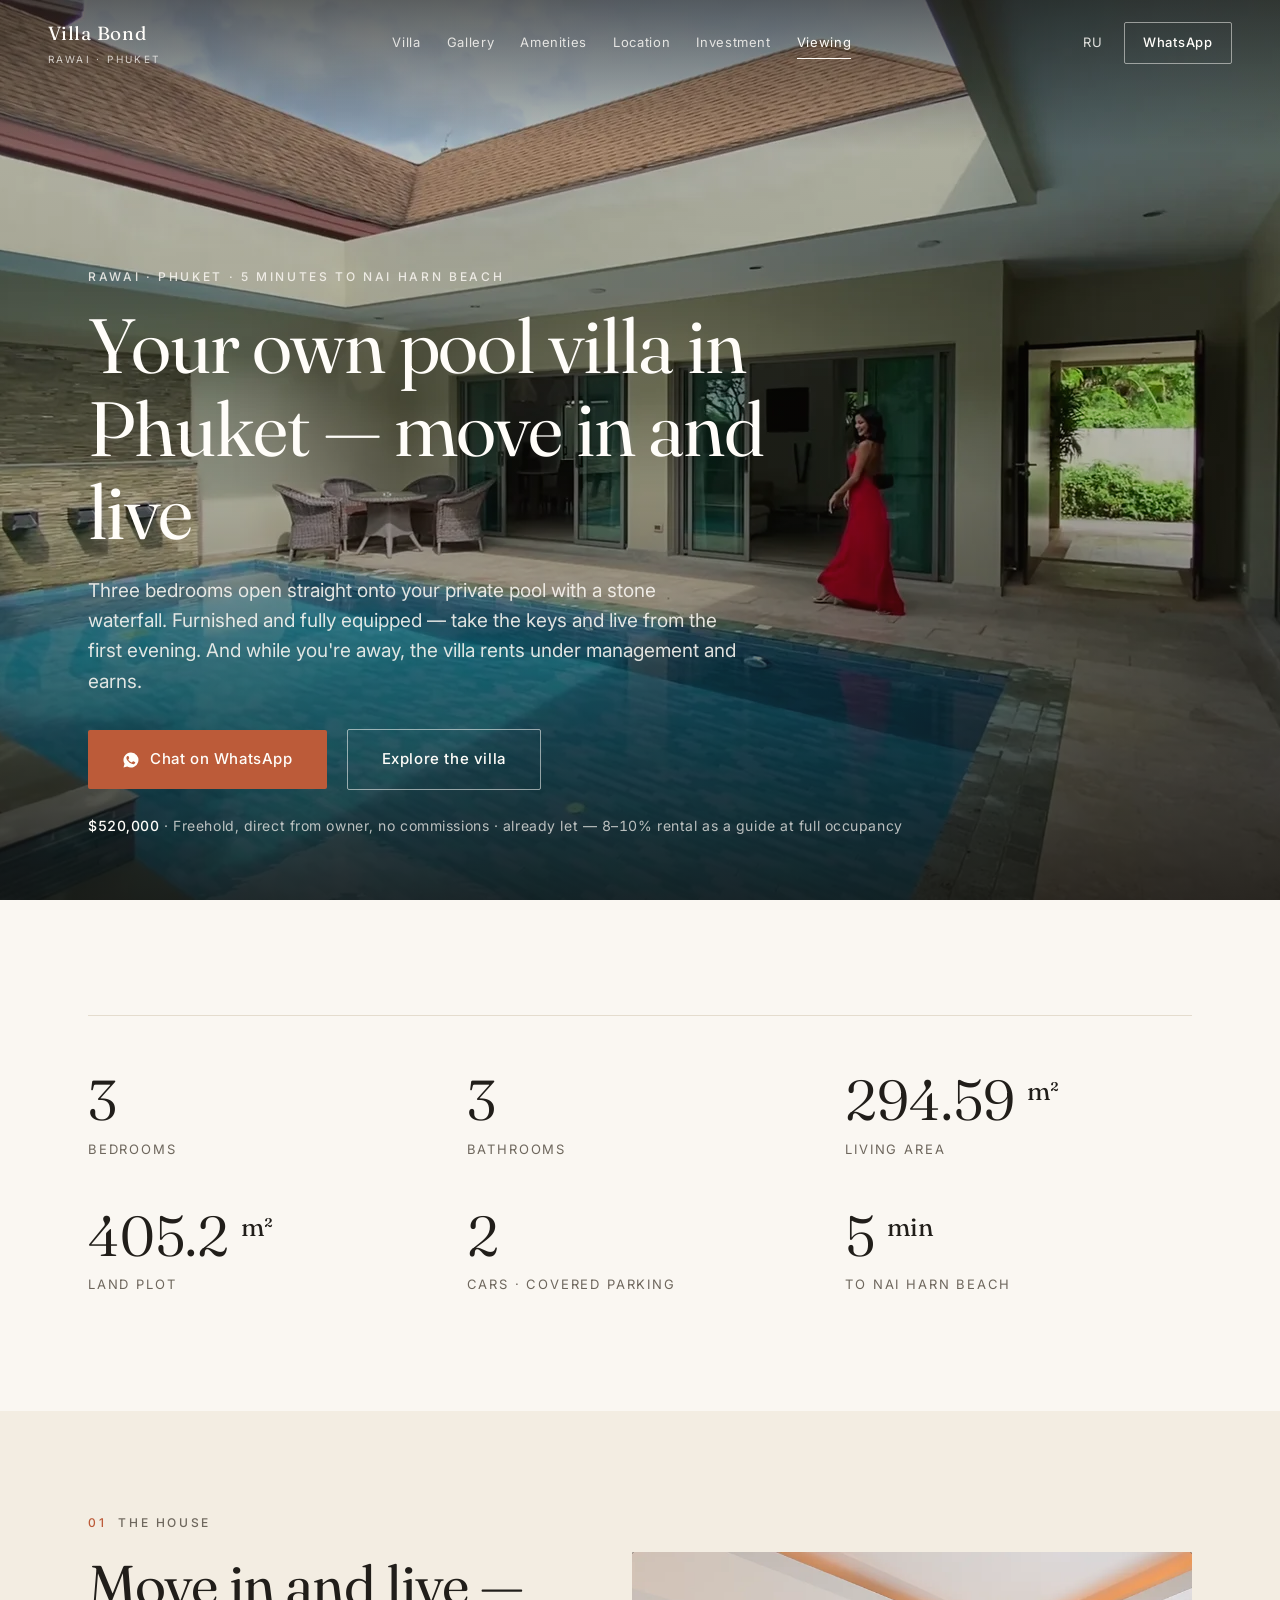
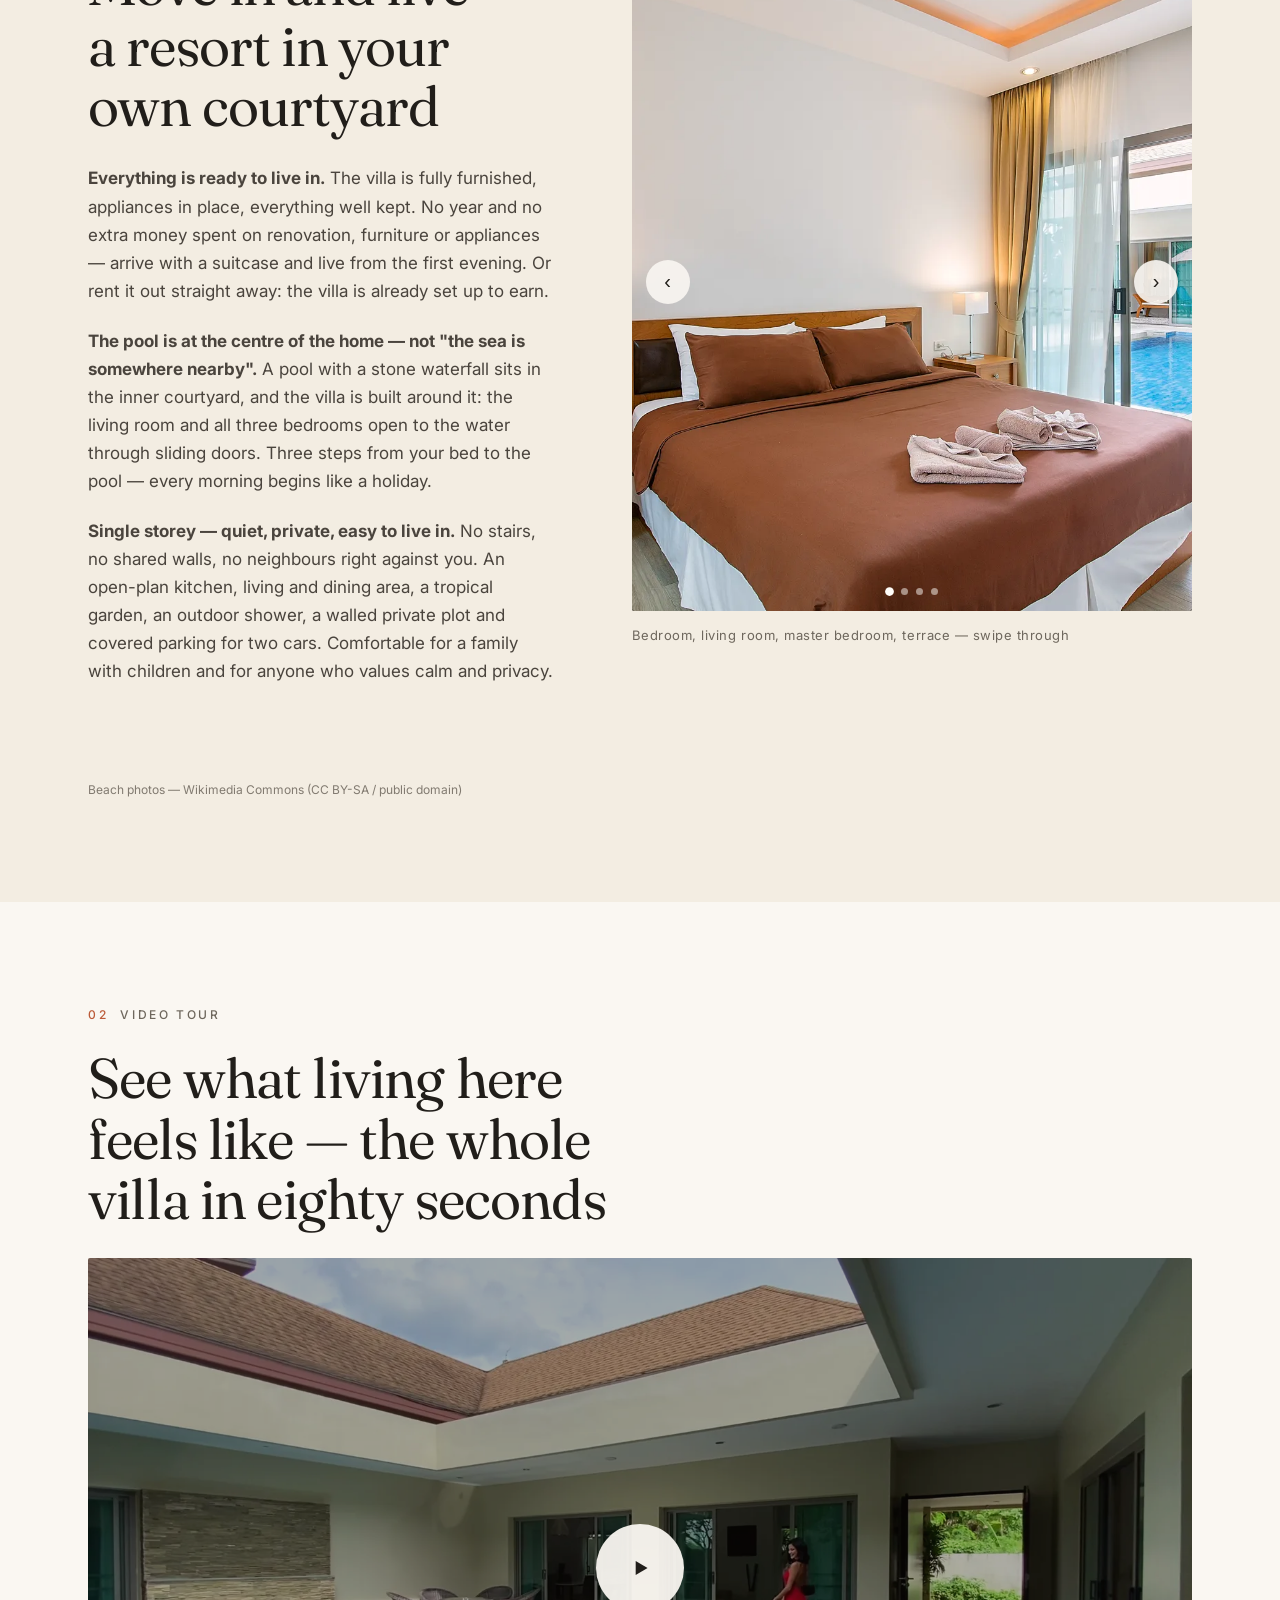
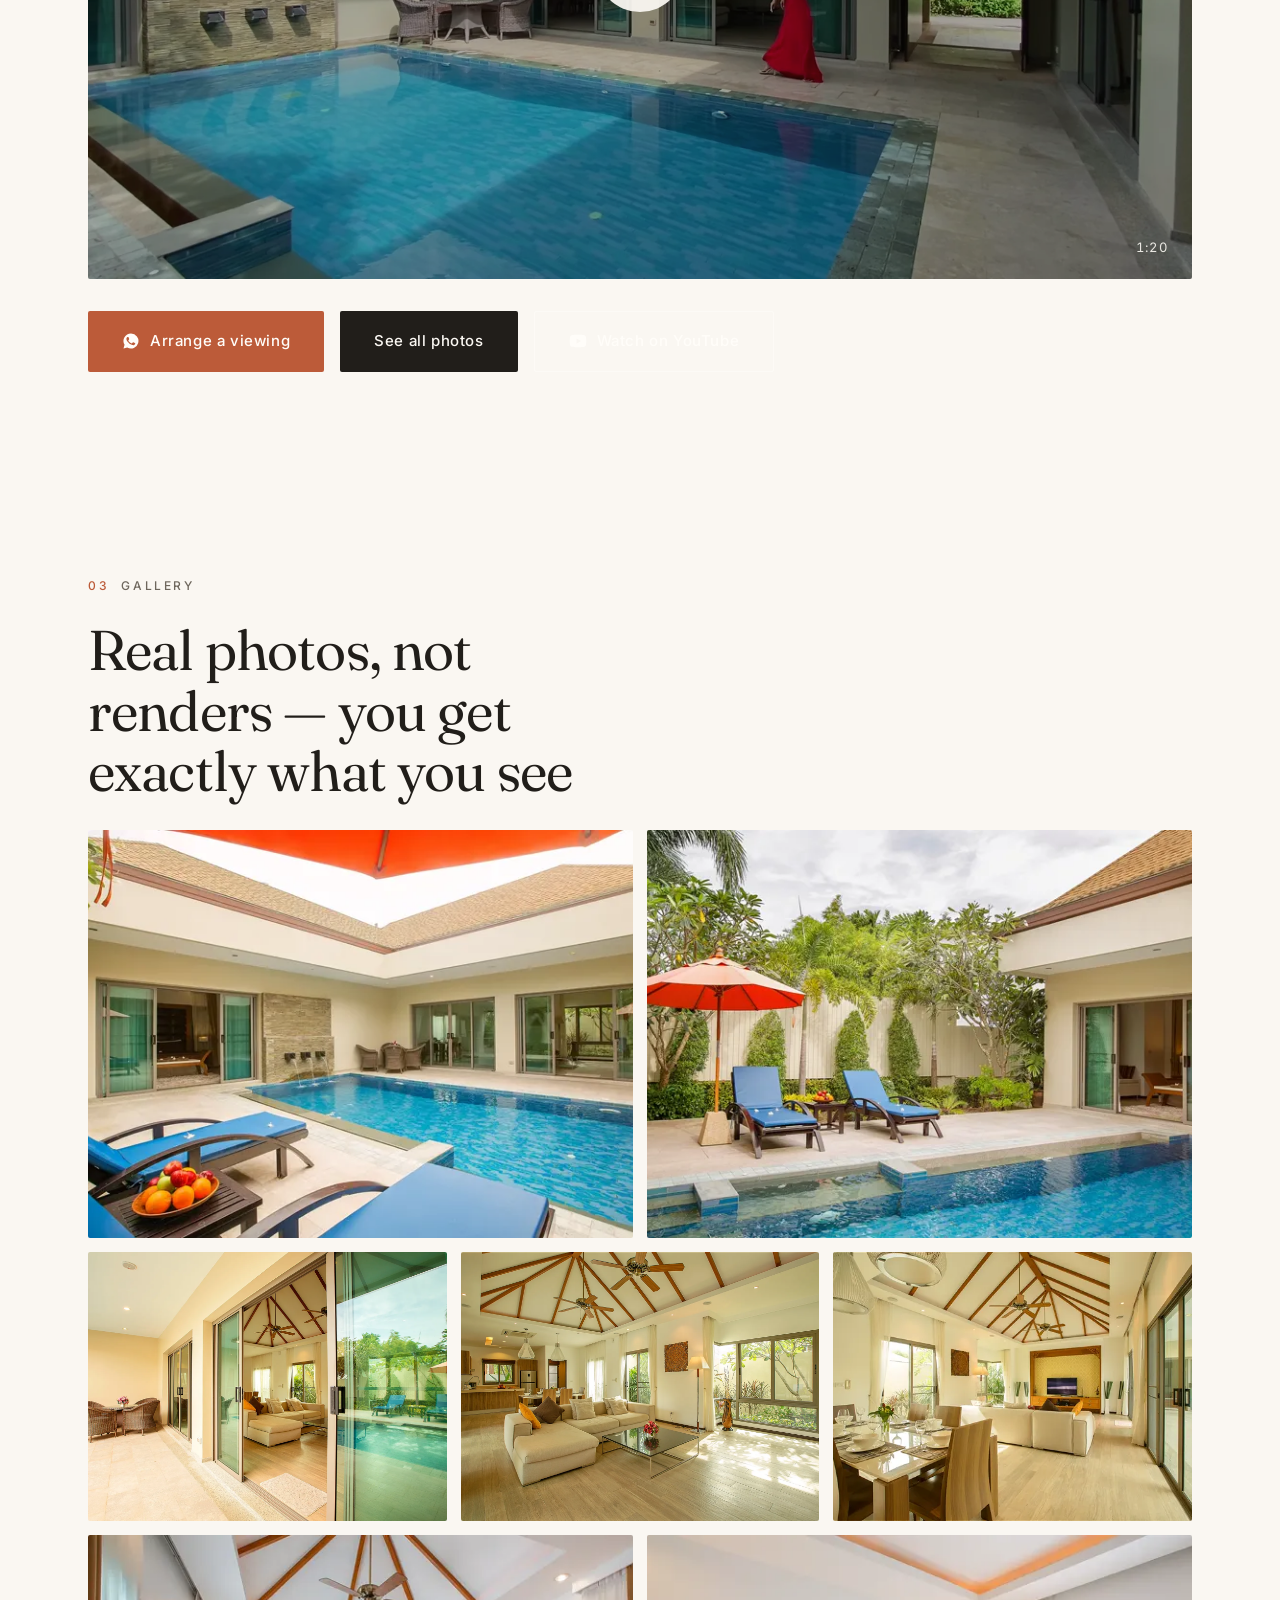
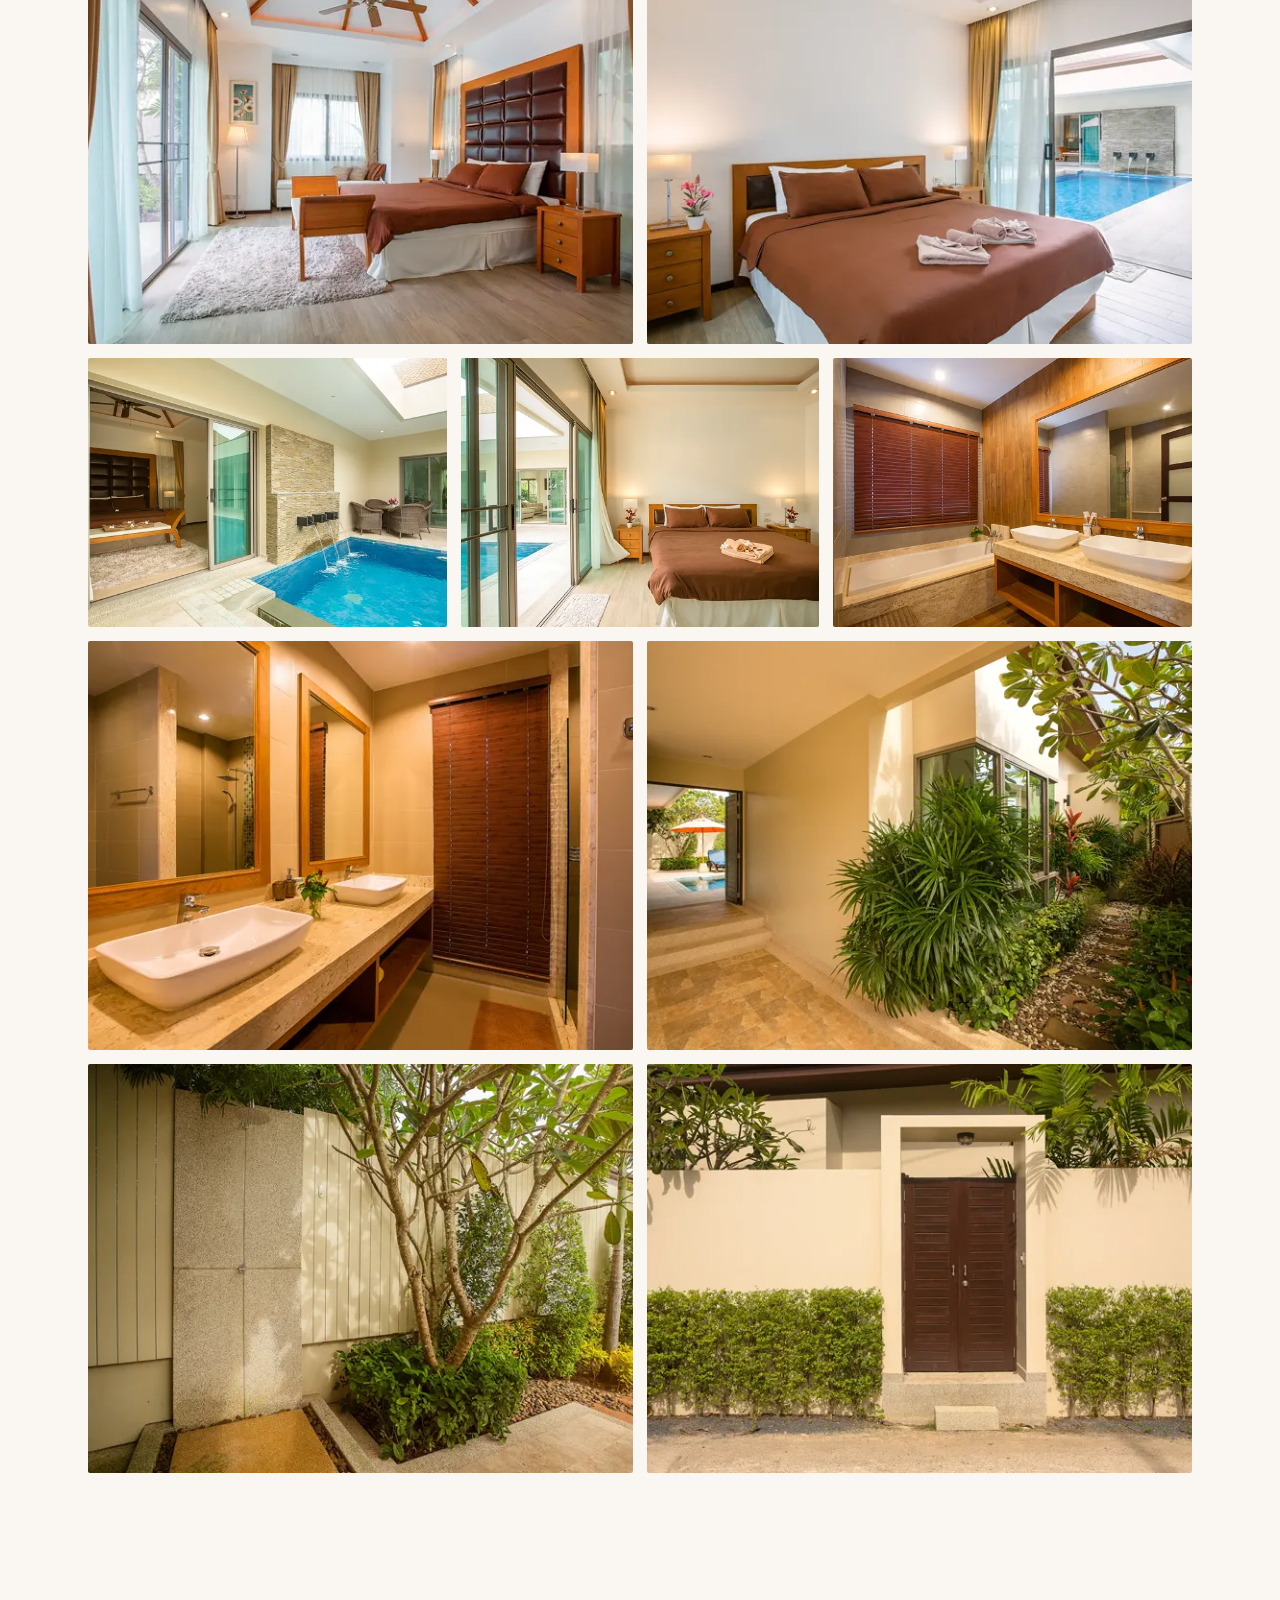
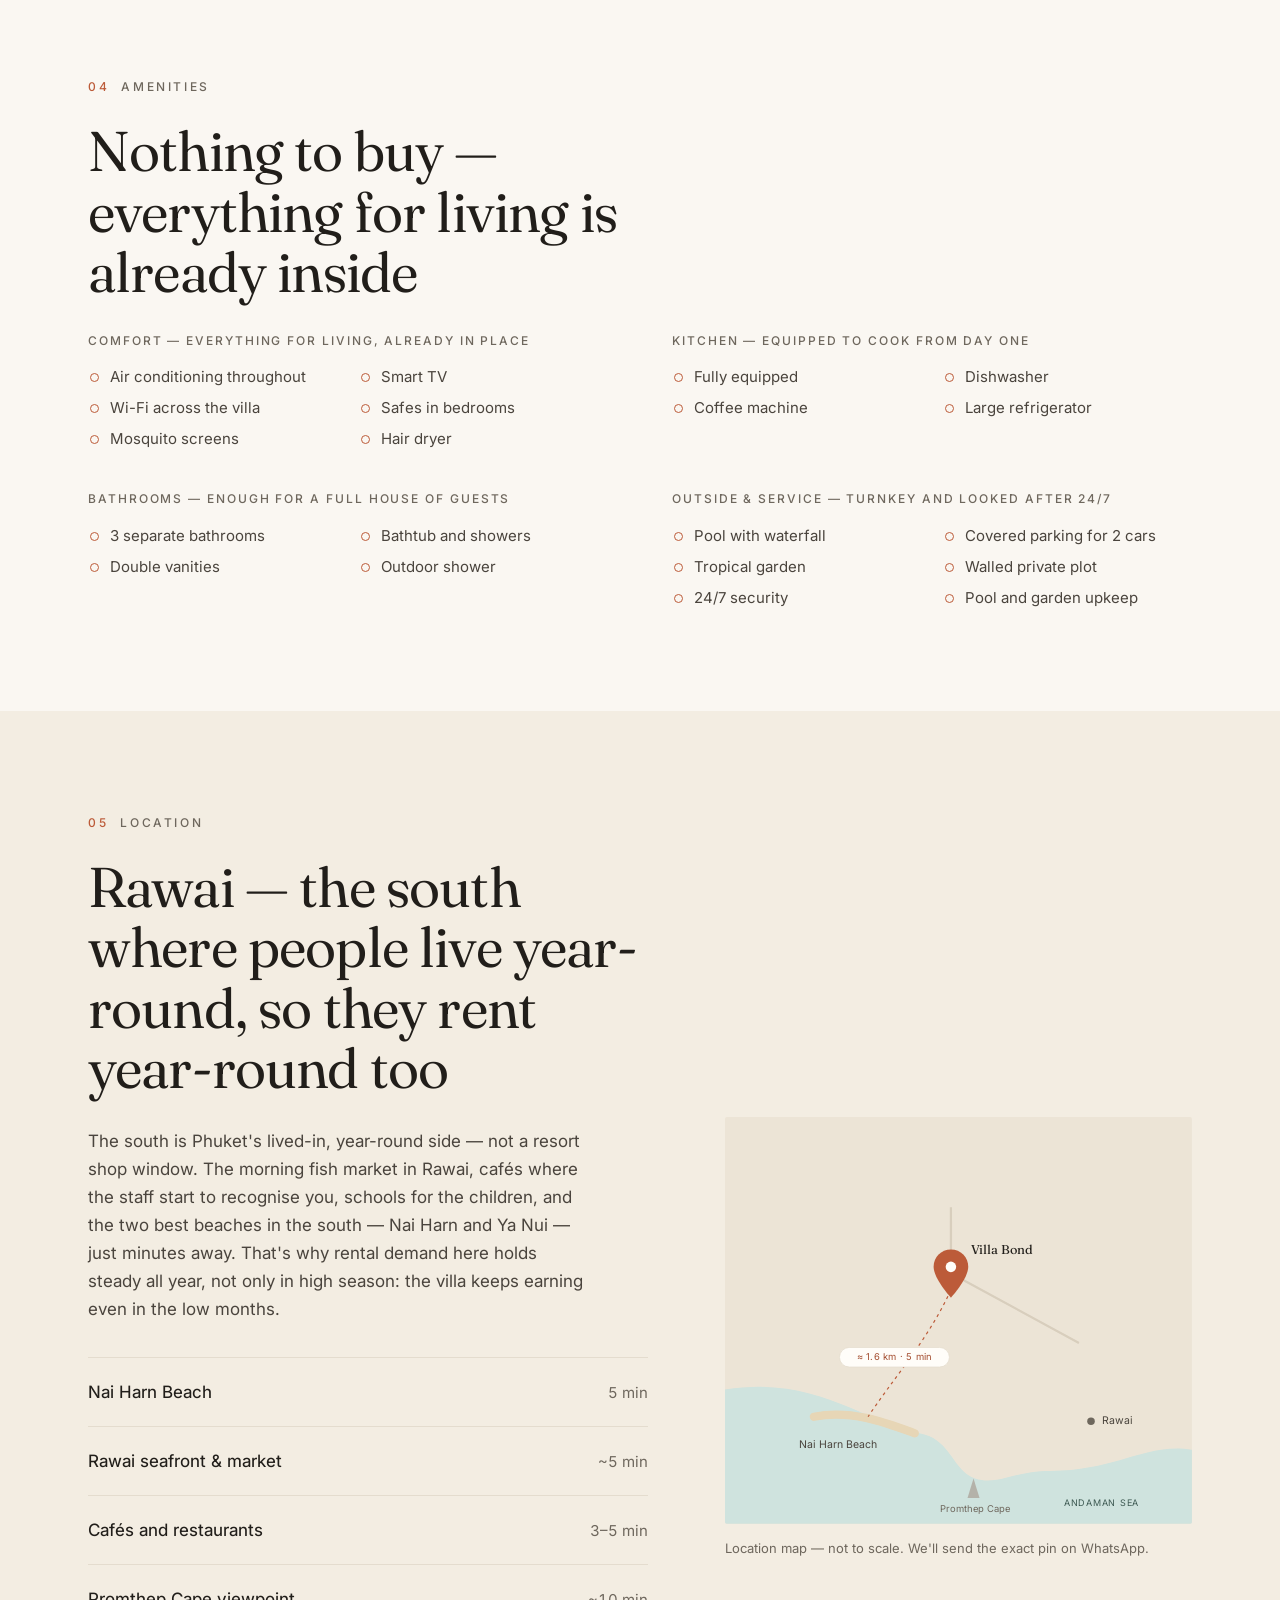
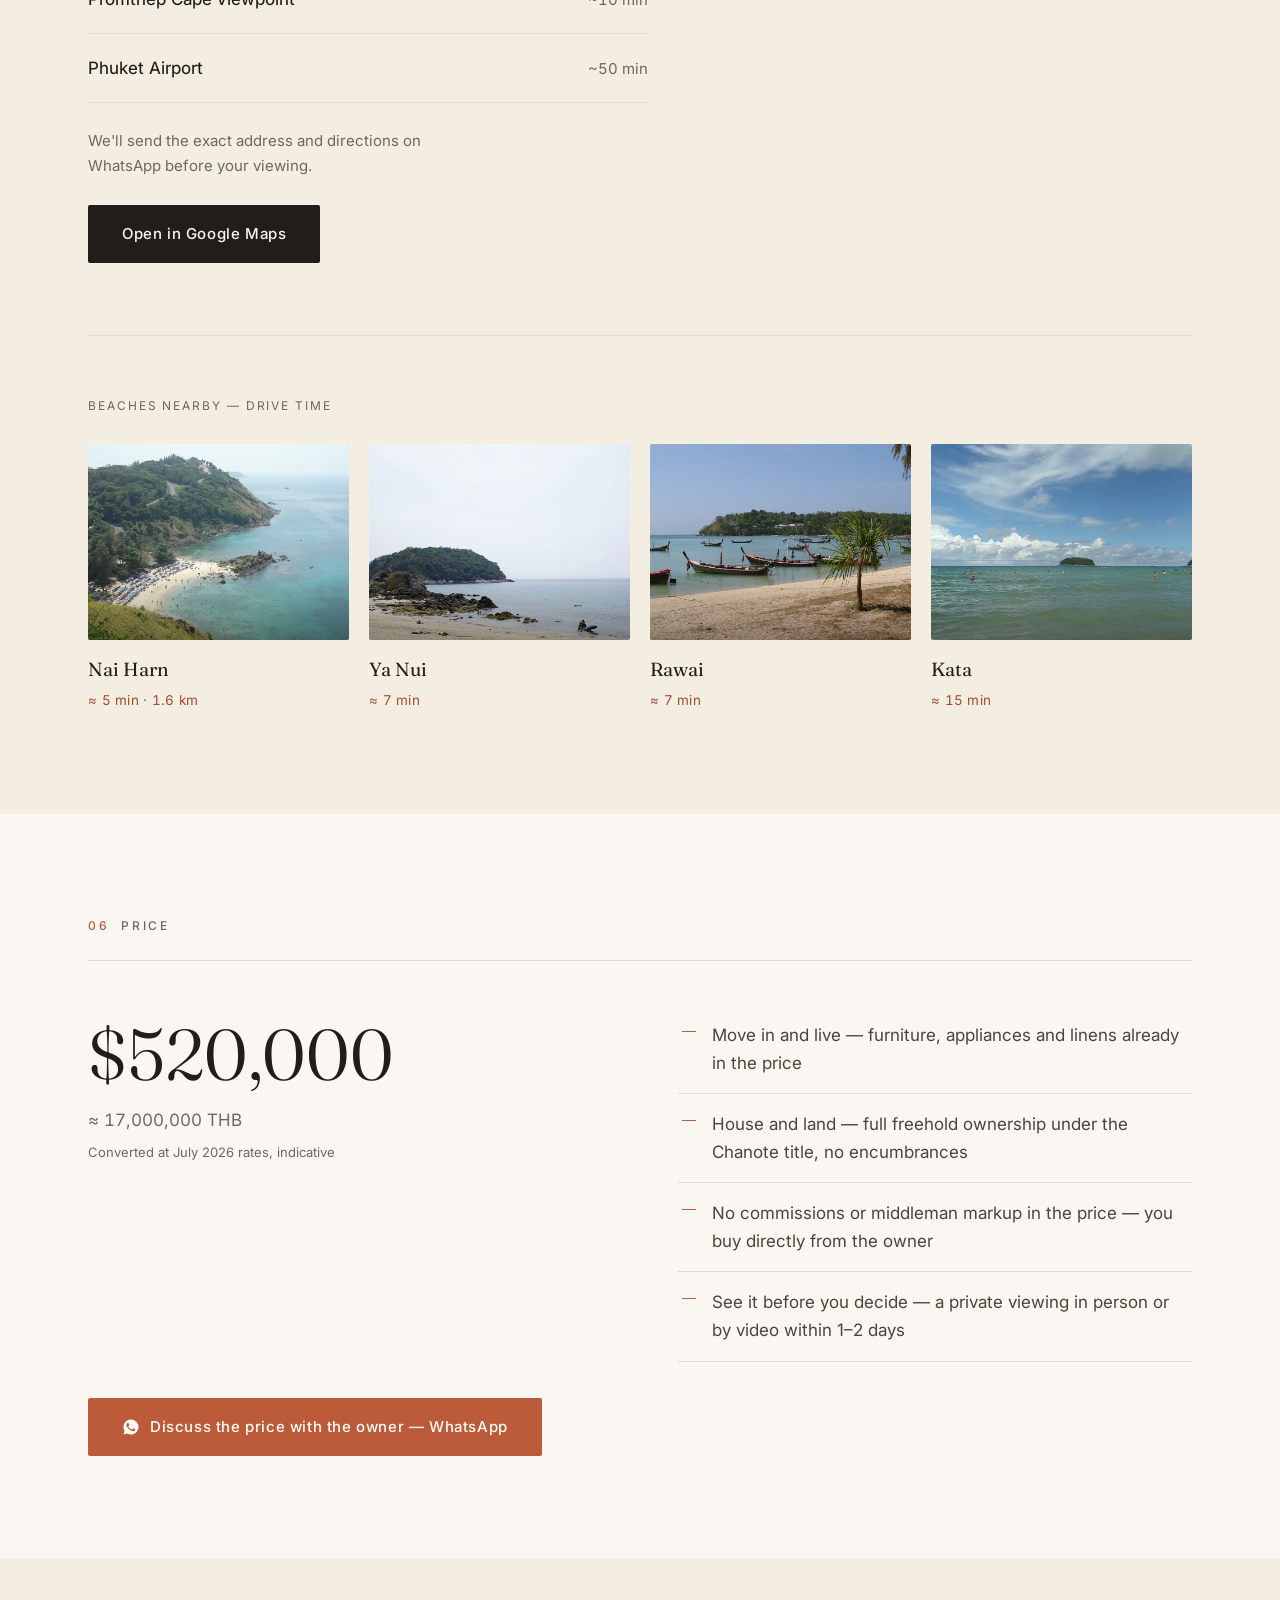
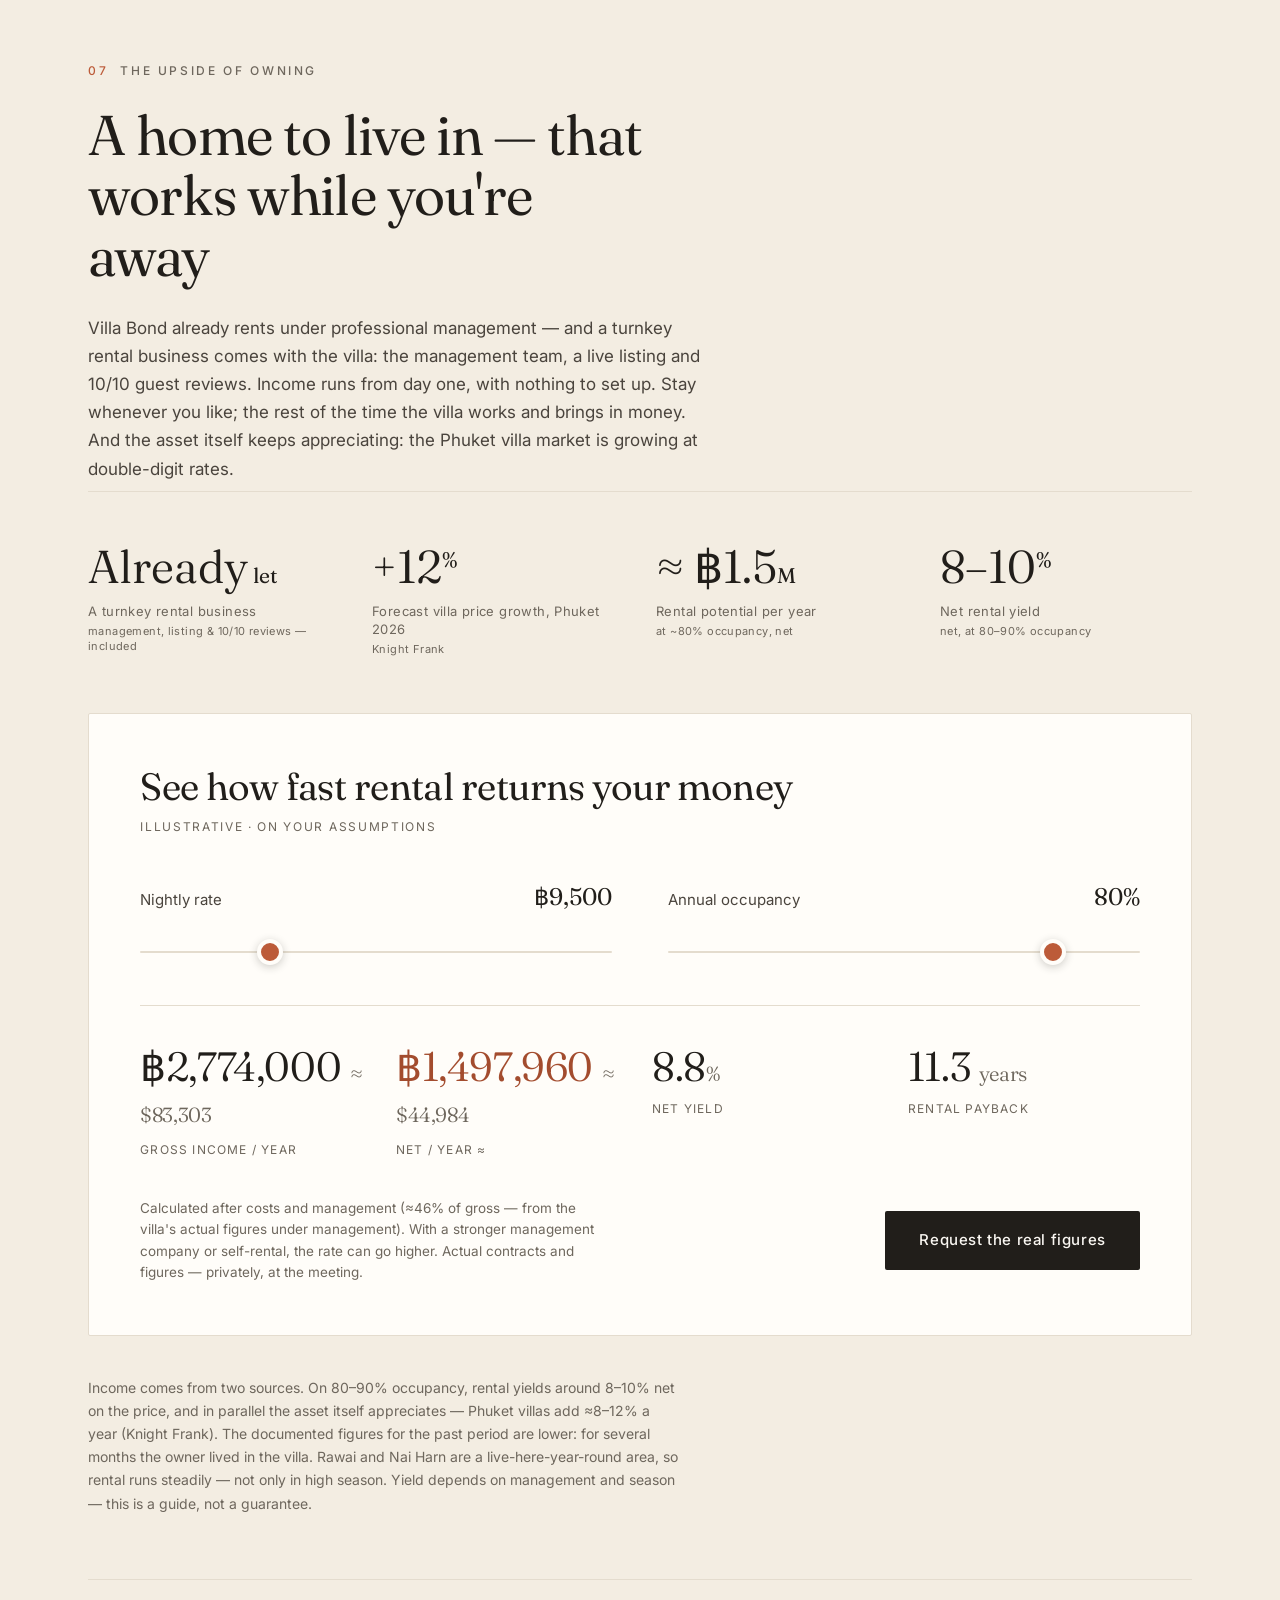
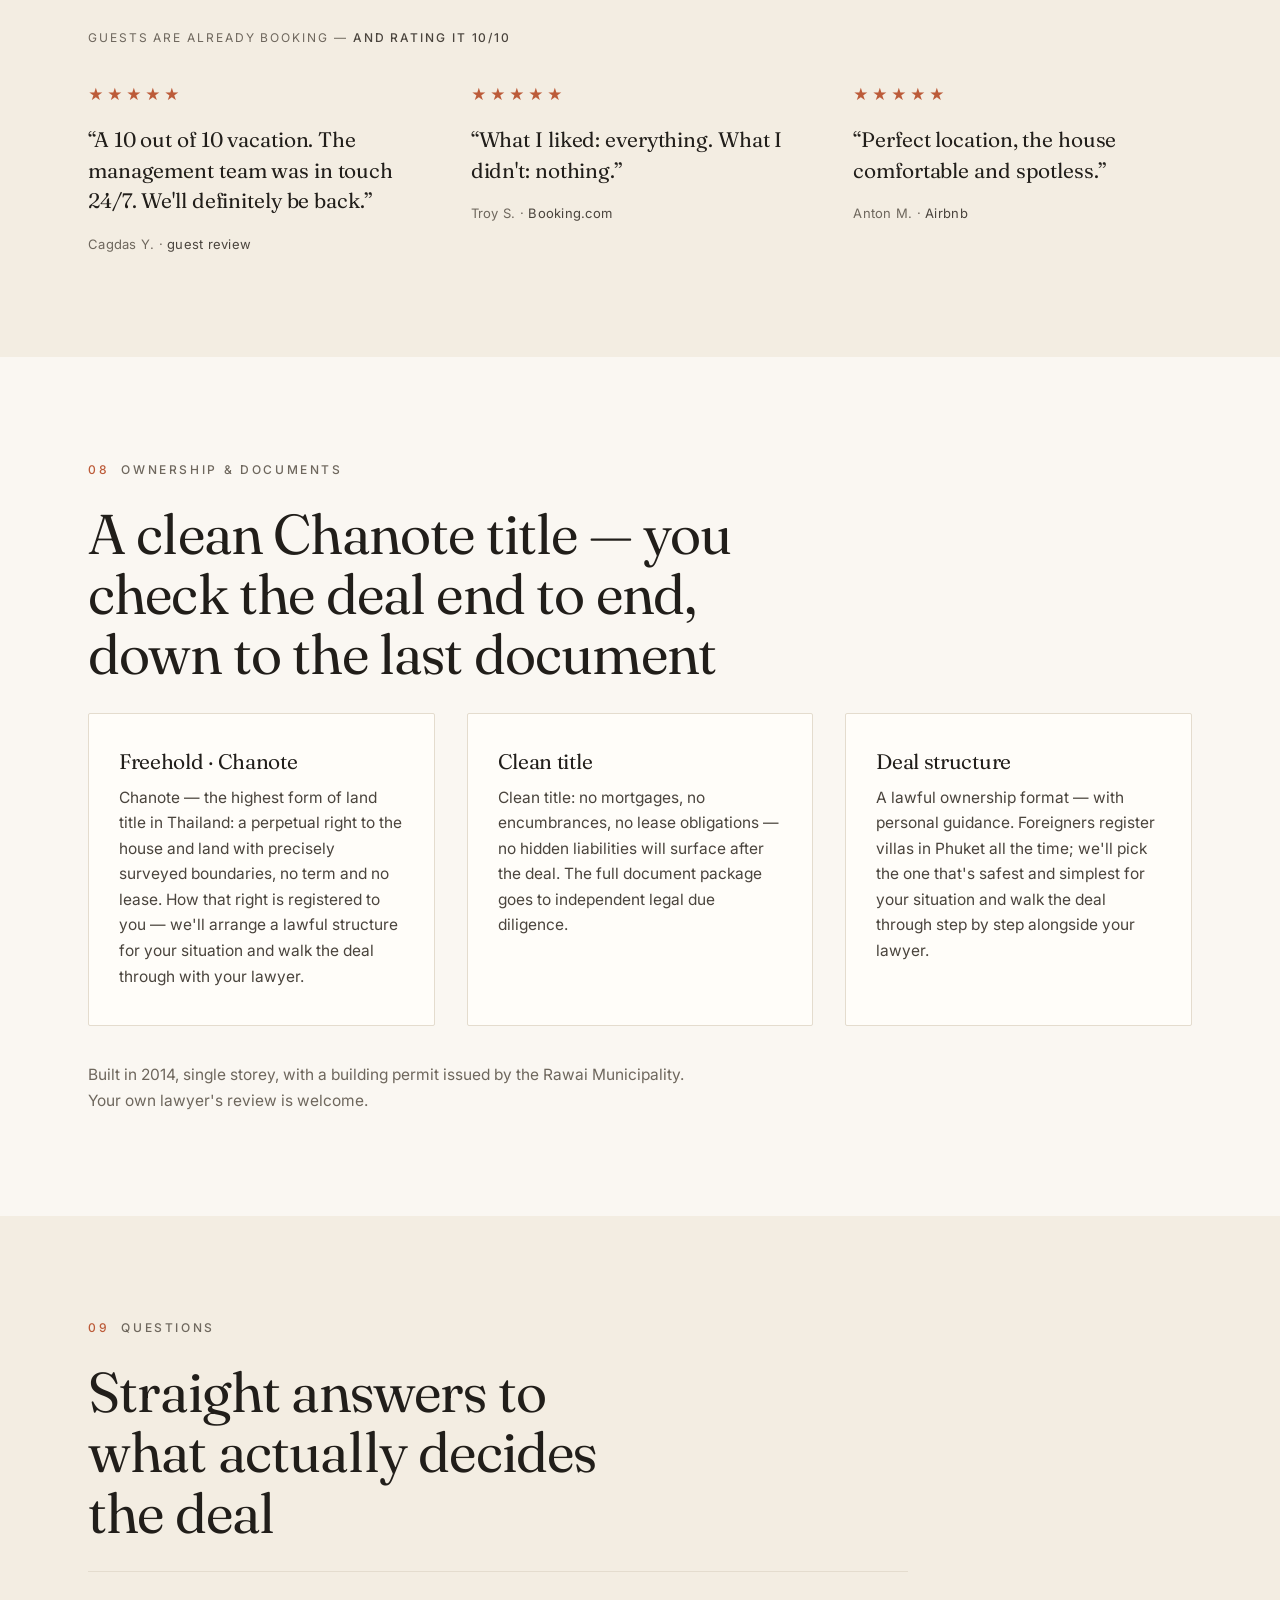
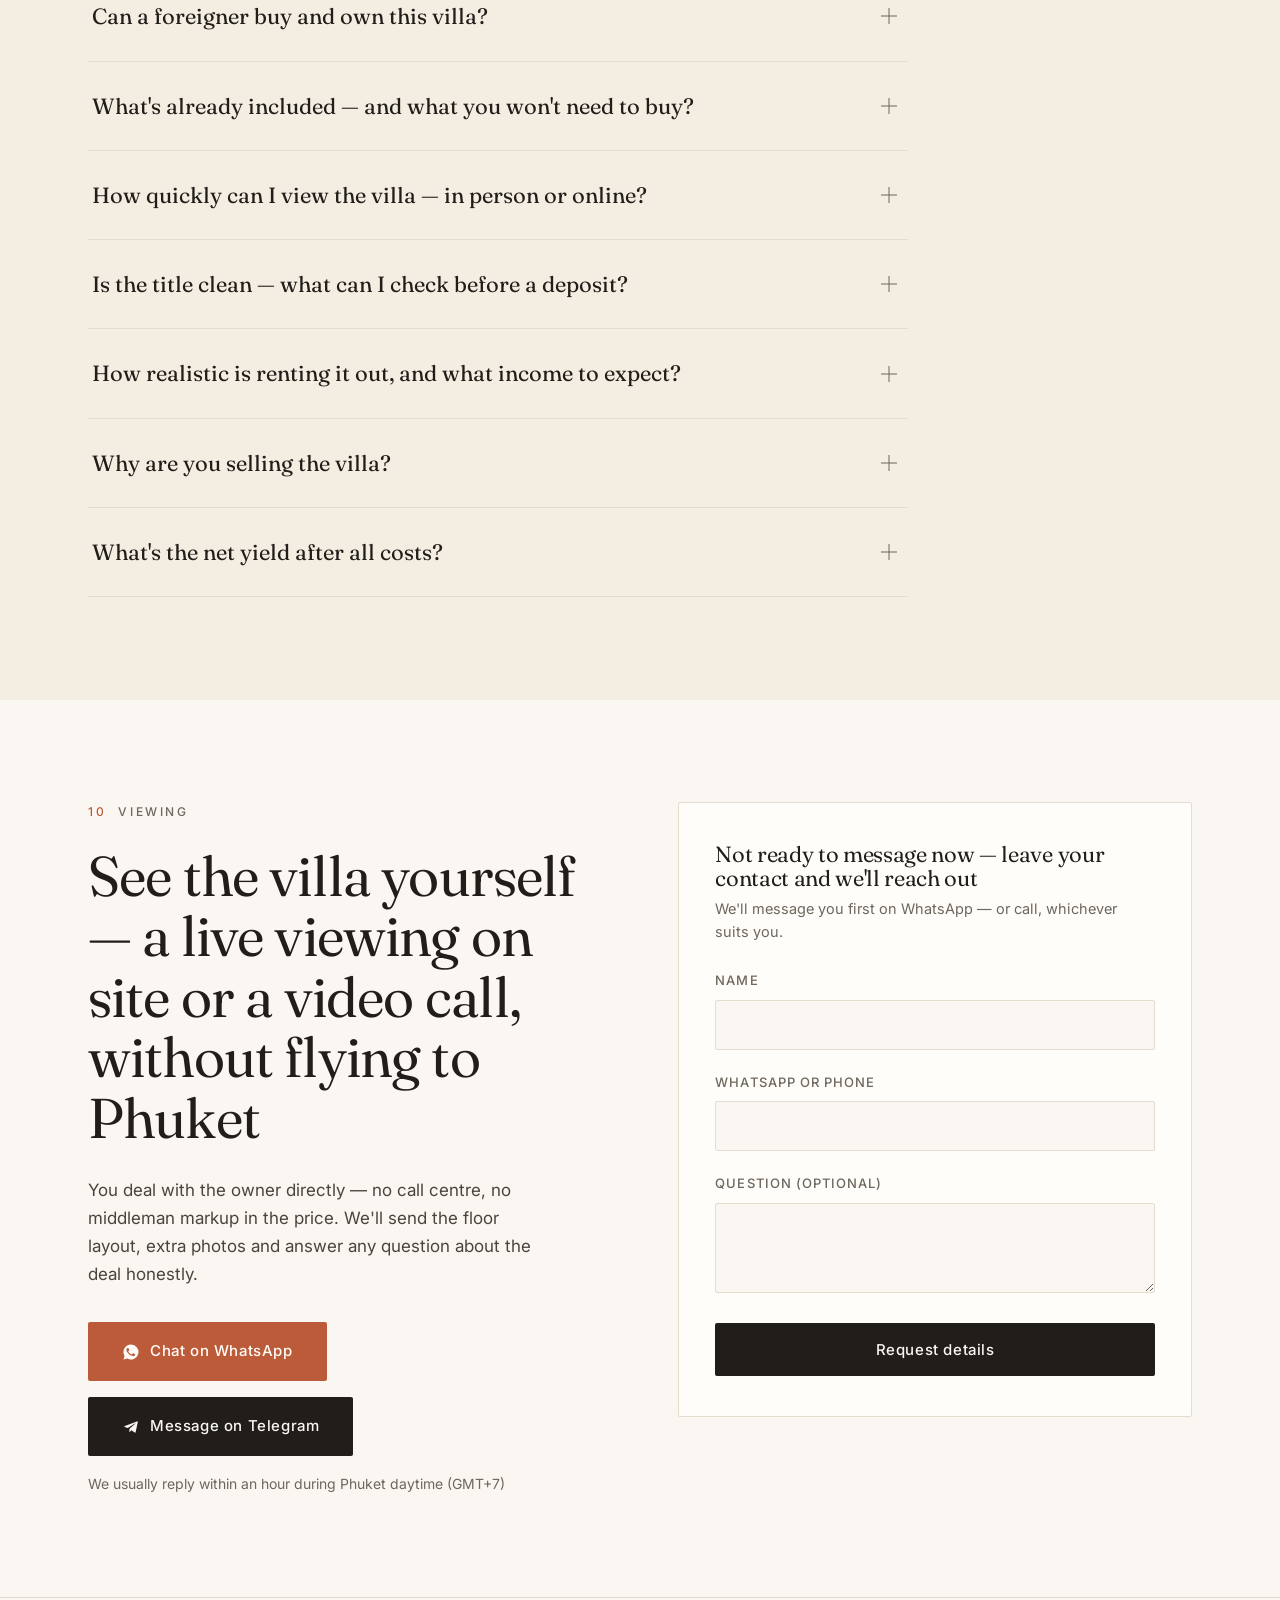
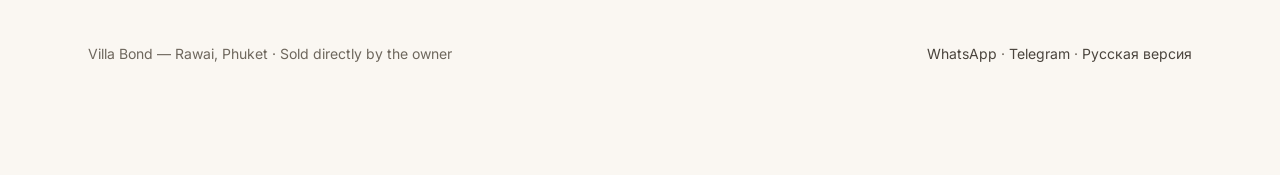
==== en.html @ 5a09f866 "Hero video: play on first user gesture (fixes iOS Low Power Mode / blocked autoplay), keep autoplay " ====
<!DOCTYPE html>
<html lang="en">
<head>
  <meta charset="UTF-8">
  <meta name="viewport" content="width=device-width, initial-scale=1.0">
  <meta name="yandex-verification" content="82e3e499fdba7eeb" />
  <title>Villa Bond — Pool Villa for Sale in Rawai, Phuket | 5 Min to Nai Harn</title>
  <meta name="description" content="Single-storey courtyard villa in Rawai, Phuket: 3 bedrooms opening to a private pool with waterfall, 294.59 sqm living area, 405.2 sqm land. Freehold (Chanote). 5 minutes to Nai Harn Beach. Direct from owner.">

  <link rel="canonical" href="https://villabondphuket.com/en.html">
  <link rel="alternate" hreflang="ru" href="https://villabondphuket.com/">
  <link rel="alternate" hreflang="en" href="https://villabondphuket.com/en.html">
  <link rel="alternate" hreflang="x-default" href="https://villabondphuket.com/">

  <!-- Open Graph -->
  <meta property="og:type" content="website">
  <meta property="og:url" content="https://villabondphuket.com/en.html">
  <meta property="og:title" content="Villa Bond — Pool Villa for Sale in Rawai, Phuket">
  <meta property="og:description" content="3 bedrooms opening to a private pool with waterfall. 5 minutes to Nai Harn Beach. Freehold (Chanote), direct from owner.">
  <meta property="og:image" content="https://villabondphuket.com/assets/img/og.jpg">
  <meta property="og:locale" content="en_US">
  <meta property="og:locale:alternate" content="ru_RU">
  <meta name="twitter:card" content="summary_large_image">

  <link rel="icon" href="data:image/svg+xml,%3Csvg%20xmlns='http://www.w3.org/2000/svg'%20viewBox='0%200%20100%20100'%3E%3Crect%20width='100'%20height='100'%20rx='20'%20fill='%23211E1A'/%3E%3Ctext%20x='50'%20y='71'%20font-family='Georgia%2C%20serif'%20font-size='50'%20font-weight='700'%20fill='%23BC5B39'%20text-anchor='middle'%3EVB%3C/text%3E%3C/svg%3E">

  <link rel="preconnect" href="https://fonts.googleapis.com">
  <link rel="preconnect" href="https://fonts.gstatic.com" crossorigin>
  <link href="https://fonts.googleapis.com/css2?family=Fraunces:opsz,wght@9..144,340;9..144,380;9..144,450&family=Inter:wght@400;450;500&display=swap" rel="stylesheet">
  <link rel="stylesheet" href="assets/styles.css?v=9">
  <link rel="preload" as="image" href="assets/img/poster.webp" fetchpriority="high">
  <script>if(!/noanim/.test(location.search))document.documentElement.classList.add('js');</script>

  <script type="application/ld+json">
  {
    "@context": "https://schema.org",
    "@type": "RealEstateListing",
    "url": "https://villabondphuket.com/en.html",
    "name": "Villa Bond — Pool Villa for Sale in Rawai, Phuket",
    "description": "Single-storey villa: 3 bedrooms, 3 bathrooms, private pool with waterfall, 294.59 sqm living area, 405.2 sqm land plot. Freehold (Chanote). 5 minutes to Nai Harn Beach.",
    "about": {
      "@type": "SingleFamilyResidence",
      "name": "Villa Bond",
      "numberOfBedrooms": 3,
      "numberOfBathroomsTotal": 3,
      "numberOfFullBathrooms": 3,
      "floorSize": { "@type": "QuantitativeValue", "value": 294.59, "unitCode": "MTK" },
      "additionalProperty": { "@type": "PropertyValue", "name": "lotSize", "value": 405.2, "unitCode": "MTK" },
      "address": {
        "@type": "PostalAddress",
        "addressLocality": "Rawai, Mueang Phuket",
        "addressRegion": "Phuket",
        "addressCountry": "TH"
      }
    },
    "offers": {
      "@type": "Offer",
      "price": 17000000,
      "priceCurrency": "THB",
      "availability": "https://schema.org/InStock"
    }
  }
  </script>

  <!-- ===== Meta Pixel: uncomment and insert PIXEL_ID before launching ads =====
  <script>
  !function(f,b,e,v,n,t,s){if(f.fbq)return;n=f.fbq=function(){n.callMethod?
  n.callMethod.apply(n,arguments):n.queue.push(arguments)};if(!f._fbq)f._fbq=n;
  n.push=n;n.loaded=!0;n.version='2.0';n.queue=[];t=b.createElement(e);t.async=!0;
  t.src=v;s=b.getElementsByTagName(e)[0];s.parentNode.insertBefore(t,s)}(window,
  document,'script','https://connect.facebook.net/en_US/fbevents.js');
  fbq('init', 'PIXEL_ID'); fbq('track', 'PageView');
  </script>
  ===== -->
  <!-- Google tag (GA4) G-WYLB90MZLW -->
  <script async src="https://www.googletagmanager.com/gtag/js?id=G-WYLB90MZLW"></script>
  <script>window.dataLayer=window.dataLayer||[];function gtag(){dataLayer.push(arguments);}gtag('js',new Date());gtag('config','G-WYLB90MZLW');</script>
  <!-- Yandex Metrika (counter 110533890) -->
  <script type="text/javascript">
  (function(m,e,t,r,i,k,a){m[i]=m[i]||function(){(m[i].a=m[i].a||[]).push(arguments)};
  m[i].l=1*new Date();for(var j=0;j<document.scripts.length;j++){if(document.scripts[j].src===r){return;}}
  k=e.createElement(t),a=e.getElementsByTagName(t)[0],k.async=1,k.src=r,a.parentNode.insertBefore(k,a)})
  (window,document,"script","https://mc.yandex.ru/metrika/tag.js","ym");
  ym(110533890,"init",{clickmap:true,trackLinks:true,accurateTrackBounce:true,webvisor:true});
  window.VB_YM_ID=110533890;
  </script>
  <noscript><div><img src="https://mc.yandex.ru/watch/110533890" style="position:absolute;left:-9999px" alt="" /></div></noscript>
</head>
<body>

<div class="scroll-progress" aria-hidden="true"></div>

<header class="header">
  <a class="brand" href="#top">Villa Bond<small>Rawai · Phuket</small></a>
  <nav class="nav-links" aria-label="Sections">
    <a href="#villa">Villa</a>
    <a href="#gallery">Gallery</a>
    <a href="#layout">Amenities</a>
    <a href="#location">Location</a>
    <a href="#invest">Investment</a>
    <a href="#contact">Viewing</a>
  </nav>
  <div class="header-right">
    <a class="lang" href="index.html" hreflang="ru">RU</a>
    <a class="wa-top" href="https://wa.me/6282147551770?text=Hello!%20I%27m%20interested%20in%20Villa%20Bond%20in%20Rawai.%20Could%20you%20tell%20me%20more%3F" target="_blank" rel="noopener" data-wa="header">WhatsApp</a>
    <button class="nav-toggle" aria-controls="mobile-menu" aria-label="Menu" aria-expanded="false"><span></span><span></span><span></span></button>
  </div>
</header>

<nav class="mobile-menu" id="mobile-menu" aria-label="Mobile menu">
  <a class="mm-link" href="#villa">Villa</a>
  <a class="mm-link" href="#gallery">Gallery</a>
  <a class="mm-link" href="#layout">Amenities</a>
  <a class="mm-link" href="#location">Location</a>
  <a class="mm-link" href="#invest">Investment</a>
  <a class="mm-link" href="#contact">Viewing</a>
  <div class="mm-cta">
    <a class="btn btn-primary" href="https://wa.me/6282147551770?text=Hello!%20I%27m%20interested%20in%20Villa%20Bond%20in%20Rawai.%20Could%20you%20tell%20me%20more%3F" target="_blank" rel="noopener" data-wa="menu">WhatsApp</a>
    <a class="lang" href="index.html" hreflang="ru" style="align-self:center;color:var(--ink-soft);">RU</a>
  </div>
</nav>

<!-- ======================= HERO ======================= -->
<section class="hero" id="top">
  <div class="hero-media">
    <video muted loop playsinline preload="none" poster="assets/img/poster.webp" aria-label="Villa video: pool, living room, bedrooms">
      <source src="assets/video/hero.mp4" type="video/mp4">
    </video>
  </div>
  <div class="hero-content">
    <p class="eyebrow">Rawai · Phuket · 5 minutes to Nai Harn Beach</p>
    <h1>Your own pool villa in Phuket — move in and live</h1>
    <p class="sub">Three bedrooms open straight onto your private pool with a stone waterfall. Furnished and fully equipped — take the keys and live from the first evening. And while you're away, the villa rents under management and earns.</p>
    <div class="hero-cta">
      <a class="btn btn-primary" href="https://wa.me/6282147551770?text=Hello!%20I%27m%20interested%20in%20Villa%20Bond%20in%20Rawai.%20Could%20you%20tell%20me%20more%3F" target="_blank" rel="noopener" data-wa="hero">
        <svg width="18" height="18" viewBox="0 0 24 24" fill="currentColor" aria-hidden="true"><path d="M12 2a10 10 0 0 0-8.6 15.1L2 22l5-1.3A10 10 0 1 0 12 2Zm5.5 14.1c-.2.7-1.3 1.3-1.9 1.4-.5.1-1.1.1-1.8-.1-.4-.1-1-.3-1.7-.6-2.9-1.3-4.8-4.2-5-4.4-.1-.2-1.2-1.6-1.2-3s.7-2.1 1-2.4c.2-.3.5-.3.7-.3h.5c.2 0 .4 0 .6.4l.8 2c.1.2.1.4 0 .6l-.4.6-.5.6c-.1.2-.3.3-.1.6.2.3.8 1.3 1.7 2.1 1.2 1.1 2.2 1.4 2.5 1.6.3.1.5.1.7-.1l1-1.2c.2-.3.4-.2.7-.1l2 .9c.3.2.5.3.6.4 0 .2 0 .7-.2 1Z"/></svg>
        Chat on WhatsApp
      </a>
      <a class="btn btn-ghost" href="#villa">Explore the villa</a>
    </div>
    <p class="hero-meta num"><b>$520,000</b> · Freehold, direct from owner, no commissions · already let — 8–10% rental as a guide at full occupancy</p>
  </div>
</section>

<!-- ======================= FACTS ======================= -->
<section class="facts" aria-label="Key facts">
  <div class="container">
    <div class="facts-grid reveal">
      <div class="fact"><div class="v num"><span class="cv" data-count="3" data-dec="0">3</span></div><div class="l">Bedrooms</div></div>
      <div class="fact"><div class="v num"><span class="cv" data-count="3" data-dec="0">3</span></div><div class="l">Bathrooms</div></div>
      <div class="fact"><div class="v num"><span class="cv" data-count="294.59" data-dec="2">294.59</span>&nbsp;<sup>m²</sup></div><div class="l">Living area</div></div>
      <div class="fact"><div class="v num"><span class="cv" data-count="405.2" data-dec="1">405.2</span>&nbsp;<sup>m²</sup></div><div class="l">Land plot</div></div>
      <div class="fact"><div class="v num"><span class="cv" data-count="2" data-dec="0">2</span></div><div class="l">Cars · covered parking</div></div>
      <div class="fact"><div class="v num"><span class="cv" data-count="5" data-dec="0">5</span>&nbsp;<sup>min</sup></div><div class="l">To Nai Harn Beach</div></div>
    </div>
  </div>
</section>

<!-- ======================= STORY ======================= -->
<section class="story" id="villa">
  <div class="container">
    <div class="story-grid">
      <div class="story-text reveal">
        <p class="eyebrow"><span class="n">01</span>The house</p>
        <h2 class="h2">Move in and live — a resort in your own courtyard</h2>
        <p><b>Everything is ready to live in.</b> The villa is fully furnished, appliances in place, everything well kept. No year and no extra money spent on renovation, furniture or appliances — arrive with a suitcase and live from the first evening. Or rent it out straight away: the villa is already set up to earn.</p>
        <p><b>The pool is at the centre of the home — not "the sea is somewhere nearby".</b> A pool with a stone waterfall sits in the inner courtyard, and the villa is built around it: the living room and all three bedrooms open to the water through sliding doors. Three steps from your bed to the pool — every morning begins like a holiday.</p>
        <p><b>Single storey — quiet, private, easy to live in.</b> No stairs, no shared walls, no neighbours right against you. An open-plan kitchen, living and dining area, a tropical garden, an outdoor shower, a walled private plot and covered parking for two cars. Comfortable for a family with children and for anyone who values calm and privacy.</p>
      </div>
      <div class="story-img story-img--tall reveal">
        <div class="story-slider" aria-roledescription="carousel" aria-label="Villa photos">
          <div class="slides">
            <img src="assets/img/g07.webp" alt="Bedroom opening to the pool and waterfall wall" loading="lazy" width="1600" height="1067">
            <img src="assets/img/g04.webp" alt="Living and dining room with vaulted wooden ceiling" loading="lazy" width="1600" height="1067">
            <img src="assets/img/g06.webp" alt="Master bedroom with vaulted ceiling" loading="lazy" width="1600" height="1067">
            <img src="assets/img/g03.webp" alt="Covered terrace by the pool" loading="lazy" width="1600" height="1067">
          </div>
          <button class="s-arrow prev" aria-label="Previous photo">‹</button>
          <button class="s-arrow next" aria-label="Next photo">›</button>
          <div class="s-dots">
            <button class="s-dot" aria-label="Photo 1"></button>
            <button class="s-dot" aria-label="Photo 2"></button>
            <button class="s-dot" aria-label="Photo 3"></button>
            <button class="s-dot" aria-label="Photo 4"></button>
          </div>
        </div>
        <p class="cap">Bedroom, living room, master bedroom, terrace — swipe through</p>
      </div>
      <p style="margin-top:18px;font-size:12px;color:var(--ink-mute);opacity:0.85;">Beach photos — Wikimedia Commons (CC BY-SA / public domain)</p>
    </div>
  </div>
</section>

<!-- ======================= VIDEO TOUR ======================= -->
<section class="tour" id="tour">
  <div class="container">
    <p class="eyebrow reveal"><span class="n">02</span>Video tour</p>
    <h2 class="h2 reveal">See what living here feels like — the whole villa in eighty seconds</h2>
    <div class="tour-frame reveal" data-src="assets/video/tour.mp4" role="button" tabindex="0" aria-label="Watch the villa video tour, 1 minute 20 seconds">
      <img src="assets/img/poster.webp" alt="Video tour frame: villa courtyard with pool" loading="lazy" width="1600" height="900">
      <div class="play">
        <div class="play-btn"><svg width="26" height="26" viewBox="0 0 24 24" fill="#211E1A" aria-hidden="true"><path d="M8 5.5v13l11-6.5-11-6.5z"/></svg></div>
      </div>
      <span class="dur num">1:20</span>
    </div>
    <div class="tour-cta reveal">
      <a class="btn btn-primary" href="https://wa.me/6282147551770?text=Hello!%20I%20watched%20the%20Villa%20Bond%20video%20%E2%80%94%20I%27d%20like%20to%20arrange%20a%20viewing." target="_blank" rel="noopener" data-wa="tour">
        <svg width="18" height="18" viewBox="0 0 24 24" fill="currentColor" aria-hidden="true"><path d="M12 2a10 10 0 0 0-8.6 15.1L2 22l5-1.3A10 10 0 1 0 12 2Zm5.5 14.1c-.2.7-1.3 1.3-1.9 1.4-.5.1-1.1.1-1.8-.1-.4-.1-1-.3-1.7-.6-2.9-1.3-4.8-4.2-5-4.4-.1-.2-1.2-1.6-1.2-3s.7-2.1 1-2.4c.2-.3.5-.3.7-.3h.5c.2 0 .4 0 .6.4l.8 2c.1.2.1.4 0 .6l-.4.6-.5.6c-.1.2-.3.3-.1.6.2.3.8 1.3 1.7 2.1 1.2 1.1 2.2 1.4 2.5 1.6.3.1.5.1.7-.1l1-1.2c.2-.3.4-.2.7-.1l2 .9c.3.2.5.3.6.4 0 .2 0 .7-.2 1Z"/></svg>
        Arrange a viewing
      </a>
      <a class="btn btn-dark" href="https://drive.google.com/drive/folders/16v6JQvVXSFpGsSpakpMISACQciMbOezh" target="_blank" rel="noopener">See all photos</a>
      <a class="btn btn-ghost" href="https://youtu.be/k68cSpKYWbM" target="_blank" rel="noopener">
        <svg width="18" height="18" viewBox="0 0 24 24" fill="currentColor" aria-hidden="true"><path d="M23 12s0-3.9-.5-5.7a3 3 0 0 0-2.1-2.1C18.5 3.6 12 3.6 12 3.6s-6.5 0-8.4.6A3 3 0 0 0 1.5 6.3C1 8.1 1 12 1 12s0 3.9.5 5.7a3 3 0 0 0 2.1 2.1c1.9.6 8.4.6 8.4.6s6.5 0 8.4-.6a3 3 0 0 0 2.1-2.1C23 15.9 23 12 23 12ZM10 15.5v-7l6 3.5-6 3.5Z"/></svg>
        Watch on YouTube
      </a>
    </div>
  </div>
</section>

<!-- ======================= GALLERY ======================= -->
<section class="gallery" id="gallery">
  <div class="container">
    <p class="eyebrow reveal"><span class="n">03</span>Gallery</p>
    <h2 class="h2 reveal">Real photos, not renders — you get exactly what you see</h2>
    <div class="gallery-grid reveal">
      <a href="assets/img/g01.webp"><img src="assets/img/g01-thumb.webp" srcset="assets/img/g01-thumb.webp 640w, assets/img/g01.webp 1600w" sizes="(max-width:900px) 100vw, 33vw" alt="Villa courtyard: pool with stone waterfall" loading="lazy" width="1600" height="1067"></a>
      <a href="assets/img/g02.webp"><img src="assets/img/g02-thumb.webp" srcset="assets/img/g02-thumb.webp 640w, assets/img/g02.webp 1600w" sizes="(max-width:900px) 100vw, 33vw" alt="Pool, sun loungers and tropical garden" loading="lazy" width="1600" height="1067"></a>
      <a href="assets/img/g03.webp"><img src="assets/img/g03-thumb.webp" srcset="assets/img/g03-thumb.webp 640w, assets/img/g03.webp 1600w" sizes="(max-width:900px) 100vw, 33vw" alt="Covered terrace with rattan furniture by the pool" loading="lazy" width="1600" height="1067"></a>
      <a href="assets/img/g04.webp"><img src="assets/img/g04-thumb.webp" srcset="assets/img/g04-thumb.webp 640w, assets/img/g04.webp 1600w" sizes="(max-width:900px) 100vw, 33vw" alt="Living and dining room with vaulted wooden ceiling" loading="lazy" width="1600" height="1067"></a>
      <a href="assets/img/g05.webp"><img src="assets/img/g05-thumb.webp" srcset="assets/img/g05-thumb.webp 640w, assets/img/g05.webp 1600w" sizes="(max-width:900px) 100vw, 33vw" alt="Open-plan living room with dining area" loading="lazy" width="1600" height="1067"></a>
      <a href="assets/img/g06.webp"><img src="assets/img/g06-thumb.webp" srcset="assets/img/g06-thumb.webp 640w, assets/img/g06.webp 1600w" sizes="(max-width:900px) 100vw, 33vw" alt="Master bedroom with vaulted ceiling" loading="lazy" width="1600" height="1067"></a>
      <a href="assets/img/g07.webp"><img src="assets/img/g07-thumb.webp" srcset="assets/img/g07-thumb.webp 640w, assets/img/g07.webp 1600w" sizes="(max-width:900px) 100vw, 33vw" alt="Bedroom opening to the pool and waterfall wall" loading="lazy" width="1600" height="1067"></a>
      <a href="assets/img/g08.webp"><img src="assets/img/g08-thumb.webp" srcset="assets/img/g08-thumb.webp 640w, assets/img/g08.webp 1600w" sizes="(max-width:900px) 100vw, 33vw" alt="Bedroom with sliding doors to the pool" loading="lazy" width="1600" height="1067"></a>
      <a href="assets/img/g09.webp"><img src="assets/img/g09-thumb.webp" srcset="assets/img/g09-thumb.webp 640w, assets/img/g09.webp 1600w" sizes="(max-width:900px) 100vw, 33vw" alt="Bedroom with a view of the pool and living room" loading="lazy" width="1600" height="1067"></a>
      <a href="assets/img/g10.webp"><img src="assets/img/g10-thumb.webp" srcset="assets/img/g10-thumb.webp 640w, assets/img/g10.webp 1600w" sizes="(max-width:900px) 100vw, 33vw" alt="Bathroom with bathtub and double vanity" loading="lazy" width="1600" height="1067"></a>
      <a href="assets/img/g11.webp"><img src="assets/img/g11-thumb.webp" srcset="assets/img/g11-thumb.webp 640w, assets/img/g11.webp 1600w" sizes="(max-width:900px) 100vw, 33vw" alt="Bathroom with double vanity and shower" loading="lazy" width="1600" height="1067"></a>
      <a href="assets/img/g12.webp"><img src="assets/img/g12-thumb.webp" srcset="assets/img/g12-thumb.webp 640w, assets/img/g12.webp 1600w" sizes="(max-width:900px) 100vw, 33vw" alt="Garden path to the pool through tropical greenery" loading="lazy" width="1600" height="1067"></a>
      <a href="assets/img/g13.webp"><img src="assets/img/g13-thumb.webp" srcset="assets/img/g13-thumb.webp 640w, assets/img/g13.webp 1600w" sizes="(max-width:900px) 100vw, 33vw" alt="Outdoor shower in the tropical garden" loading="lazy" width="1600" height="1067"></a>
      <a href="assets/img/g14.webp"><img src="assets/img/g14-thumb.webp" srcset="assets/img/g14-thumb.webp 640w, assets/img/g14.webp 1600w" sizes="(max-width:900px) 100vw, 33vw" alt="Villa entrance area" loading="lazy" width="1600" height="1067"></a>
    </div>
  </div>
</section>

<!-- ======================= AMENITIES ======================= -->
<section class="spec" id="layout">
  <div class="container">
    <p class="eyebrow reveal"><span class="n">04</span>Amenities</p>
    <h2 class="h2 reveal">Nothing to buy — everything for living is already inside</h2>
    <div class="spec-grid-off">
      <div class="amenities amenities-wide reveal">
        <div class="amenities-cat">
          <h4>Comfort — everything for living, already in place</h4>
          <ul class="amenities-list">
            <li>Air conditioning throughout</li>
            <li>Smart TV</li>
            <li>Wi-Fi across the villa</li>
            <li>Safes in bedrooms</li>
            <li>Mosquito screens</li>
            <li>Hair dryer</li>
          </ul>
        </div>
        <div class="amenities-cat">
          <h4>Kitchen — equipped to cook from day one</h4>
          <ul class="amenities-list">
            <li>Fully equipped</li>
            <li>Dishwasher</li>
            <li>Coffee machine</li>
            <li>Large refrigerator</li>
          </ul>
        </div>
        <div class="amenities-cat">
          <h4>Bathrooms — enough for a full house of guests</h4>
          <ul class="amenities-list">
            <li>3 separate bathrooms</li>
            <li>Bathtub and showers</li>
            <li>Double vanities</li>
            <li>Outdoor shower</li>
          </ul>
        </div>
        <div class="amenities-cat">
          <h4>Outside &amp; service — turnkey and looked after 24/7</h4>
          <ul class="amenities-list">
            <li>Pool with waterfall</li>
            <li>Covered parking for 2 cars</li>
            <li>Tropical garden</li>
            <li>Walled private plot</li>
            <li>24/7 security</li>
            <li>Pool and garden upkeep</li>
          </ul>
        </div>
      </div>
    </div>
  </div>
</section>

<!-- ======================= LOCATION ======================= -->
<section class="location" id="location">
  <div class="container">
    <div class="loc-grid">
      <div class="reveal">
        <p class="eyebrow"><span class="n">05</span>Location</p>
        <h2 class="h2">Rawai — the south where people live year-round, so they rent year-round too</h2>
        <p style="max-width:46ch;margin-bottom:34px;">The south is Phuket's lived-in, year-round side — not a resort shop window. The morning fish market in Rawai, cafés where the staff start to recognise you, schools for the children, and the two best beaches in the south — Nai Harn and Ya Nui — just minutes away. That's why rental demand here holds steady all year, not only in high season: the villa keeps earning even in the low months.</p>
        <ul class="loc-list num">
          <li><span class="place">Nai Harn Beach</span><span class="time">5 min</span></li>
          <li><span class="place">Rawai seafront &amp; market</span><span class="time">~5 min</span></li>
          <li><span class="place">Cafés and restaurants</span><span class="time">3–5 min</span></li>
          <li><span class="place">Promthep Cape viewpoint</span><span class="time">~10 min</span></li>
          <li><span class="place">Phuket Airport</span><span class="time">~50 min</span></li>
        </ul>
        <p class="loc-note">We'll send the exact address and directions on WhatsApp before your viewing.</p>
        <p style="margin-top:26px;"><a class="btn btn-dark" href="https://maps.app.goo.gl/bw4TWDenfNcoXK9Z6" target="_blank" rel="noopener">Open in Google Maps</a></p>
      </div>
      <div class="loc-img reveal">
        <svg viewBox="0 0 620 540" role="img" aria-label="Villa location map: south Phuket, about 1.6 km to Nai Harn Beach" style="width:100%;height:auto;display:block;border-radius:2px;" xmlns="http://www.w3.org/2000/svg">
          <rect width="620" height="540" fill="#ECE4D6"/>
          <path d="M0,362 C120,342 190,408 258,420 C300,427 302,470 332,480 C362,490 382,470 432,470 C520,470 560,432 620,442 L620,540 L0,540 Z" fill="#CFE3DE"/>
          <text x="500" y="516" text-anchor="middle" font-family="Inter, sans-serif" font-size="12" fill="#3D5952" letter-spacing="1">ANDAMAN SEA</text>
          <path d="M118,398 C168,388 214,406 252,420" fill="none" stroke="#E7D6B6" stroke-width="11" stroke-linecap="round"/>
          <path d="M300,120 L300,196 M312,214 L470,300" fill="none" stroke="#D8CEBD" stroke-width="3"/>
          <path d="M296,238 C266,300 220,352 190,398" fill="none" stroke="#BC5B39" stroke-width="1.6" stroke-dasharray="4 5"/>
          <path d="M300 176 c-13 0 -23 10 -23 23 c0 16 23 41 23 41 c0 0 23 -25 23 -41 c0 -13 -10 -23 -23 -23 Z" fill="#BC5B39"/>
          <circle cx="300" cy="199" r="7" fill="#FFFDF9"/>
          <text x="326" y="182" font-family="Fraunces, serif" font-size="17" fill="#211E1A">Villa Bond</text>
          <rect x="152" y="306" width="146" height="26" rx="13" fill="#FFFDF9" stroke="#E4DCCE" stroke-width="1"/>
          <text x="225" y="323" text-anchor="middle" font-family="Inter, sans-serif" font-size="12.5" fill="#A34C2E" letter-spacing="0.3">≈ 1.6 km · 5 min</text>
          <text x="150" y="440" text-anchor="middle" font-family="Inter, sans-serif" font-size="14" fill="#4A443D">Nai Harn Beach</text>
          <circle cx="486" cy="404" r="5" fill="#6E675D"/>
          <text x="500" y="408" font-family="Inter, sans-serif" font-size="14" fill="#4A443D">Rawai</text>
          <path d="M330,480 l-8,26 l16,0 Z" fill="#B4B2A9"/>
          <text x="332" y="524" text-anchor="middle" font-family="Inter, sans-serif" font-size="12.5" fill="#6E675D">Promthep Cape</text>
        </svg>
        <p class="cap" style="margin-top:14px;font-size:13px;color:var(--ink-mute);">Location map — not to scale. We'll send the exact pin on WhatsApp.</p>
      </div>
    </div>
    <div class="beaches reveal">
      <p class="beaches-label">Beaches nearby — drive time</p>
      <div class="beach-grid">
        <div class="beach-card"><div class="ph"><img src="assets/img/beach-naiharn.webp" alt="Aerial view of Nai Harn Beach bay" loading="lazy" width="933" height="700"><div class="wave"></div></div><div class="name">Nai Harn</div><div class="time">≈ 5 min · 1.6 km</div></div>
        <div class="beach-card"><div class="ph"><img src="assets/img/beach-yanui.webp" alt="Ya Nui Beach rocky cove" loading="lazy" width="933" height="700"><div class="wave"></div></div><div class="name">Ya Nui</div><div class="time">≈ 7 min</div></div>
        <div class="beach-card"><div class="ph"><img src="assets/img/beach-rawai.webp" alt="Rawai Beach with longtail boats" loading="lazy" width="933" height="700"><div class="wave"></div></div><div class="name">Rawai</div><div class="time">≈ 7 min</div></div>
        <div class="beach-card"><div class="ph"><img src="assets/img/beach-kata.webp" alt="Kata Beach turquoise sea" loading="lazy" width="933" height="700"><div class="wave"></div></div><div class="name">Kata</div><div class="time">≈ 15 min</div></div>
      </div>
    </div>
  </div>
</section>

<!-- ======================= PRICE ======================= -->
<section class="price" id="price">
  <div class="container">
    <p class="eyebrow reveal"><span class="n">06</span>Price</p>
    <div class="price-wrap reveal">
      <div>
        <div class="price-big num">$520,000</div>
        <p class="price-conv num">≈ 17,000,000 THB</p>
        <p class="price-note">Converted at July 2026 rates, indicative</p>
      </div>
      <ul class="price-list">
        <li>Move in and live — furniture, appliances and linens already in the price</li>
        <li>House and land — full freehold ownership under the Chanote title, no encumbrances</li>
        <li>No commissions or middleman markup in the price — you buy directly from the owner</li>
        <li>See it before you decide — a private viewing in person or by video within 1–2 days</li>
      </ul>
    </div>
    <p style="margin-top:36px;" class="reveal">
      <a class="btn btn-primary" href="https://wa.me/6282147551770?text=Hello!%20I%27m%20interested%20in%20Villa%20Bond%20and%20would%20like%20to%20discuss%20the%20price%20and%20arrange%20a%20viewing." target="_blank" rel="noopener" data-wa="price">
        <svg width="18" height="18" viewBox="0 0 24 24" fill="currentColor" aria-hidden="true"><path d="M12 2a10 10 0 0 0-8.6 15.1L2 22l5-1.3A10 10 0 1 0 12 2Zm5.5 14.1c-.2.7-1.3 1.3-1.9 1.4-.5.1-1.1.1-1.8-.1-.4-.1-1-.3-1.7-.6-2.9-1.3-4.8-4.2-5-4.4-.1-.2-1.2-1.6-1.2-3s.7-2.1 1-2.4c.2-.3.5-.3.7-.3h.5c.2 0 .4 0 .6.4l.8 2c.1.2.1.4 0 .6l-.4.6-.5.6c-.1.2-.3.3-.1.6.2.3.8 1.3 1.7 2.1 1.2 1.1 2.2 1.4 2.5 1.6.3.1.5.1.7-.1l1-1.2c.2-.3.4-.2.7-.1l2 .9c.3.2.5.3.6.4 0 .2 0 .7-.2 1Z"/></svg>
        Discuss the price with the owner — WhatsApp
      </a>
    </p>
  </div>
</section>

<!-- ======================= INVESTMENT ======================= -->
<section class="invest" id="invest">
  <div class="container">
    <p class="eyebrow reveal"><span class="n">07</span>The upside of owning</p>
    <h2 class="h2 reveal">A home to live in — that works while you're away</h2>
    <p class="reveal" style="max-width:56ch;color:var(--ink-soft);margin-bottom:8px;">Villa Bond already rents under professional management — and a turnkey rental business comes with the villa: the management team, a live listing and 10/10 guest reviews. Income runs from day one, with nothing to set up. Stay whenever you like; the rest of the time the villa works and brings in money. And the asset itself keeps appreciating: the Phuket villa market is growing at double-digit rates.</p>

    <div class="invest-stats reveal">
      <div><div class="v num">Already<span class="u"> let</span></div><div class="l">A turnkey rental business<span class="src">management, listing &amp; 10/10 reviews — included</span></div></div>
      <div><div class="v num">+12<sup>%</sup></div><div class="l">Forecast villa price growth, Phuket 2026<span class="src">Knight Frank</span></div></div>
      <div><div class="v num">≈ ฿1.5<span class="u">M</span></div><div class="l">Rental potential per year<span class="src">at ~80% occupancy, net</span></div></div>
      <div><div class="v num">8–10<sup>%</sup></div><div class="l">Net rental yield<span class="src">net, at 80–90% occupancy</span></div></div>
    </div>

    <div class="calc reveal" data-price="17000000">
      <h3>See how fast rental returns your money</h3>
      <p class="calc-sub">Illustrative · on your assumptions</p>
      <div class="calc-sliders">
        <div class="calc-field">
          <div class="row"><label for="calc-rate">Nightly rate</label><span class="val num" id="calc-rate-val">฿9,500</span></div>
          <input class="calc-range" type="range" id="calc-rate" min="4000" max="25000" step="500" value="9500" aria-label="Nightly rate, THB">
        </div>
        <div class="calc-field">
          <div class="row"><label for="calc-occ">Annual occupancy</label><span class="val num" id="calc-occ-val">80%</span></div>
          <input class="calc-range" type="range" id="calc-occ" min="30" max="90" step="1" value="80" aria-label="Occupancy, percent">
        </div>
      </div>
      <div class="calc-results">
        <div><div class="v num" id="calc-gross">—</div><div class="l">Gross income / year</div></div>
        <div><div class="v num accent" id="calc-net">—</div><div class="l">Net / year ≈</div></div>
        <div><div class="v num" id="calc-yield">—</div><div class="l">Net yield</div></div>
        <div><div class="v num" id="calc-payback">—</div><div class="l">Rental payback</div></div>
      </div>
      <div class="calc-foot">
        <p>Calculated after costs and management (≈46% of gross — from the villa's actual figures under management). With a stronger management company or self-rental, the rate can go higher. Actual contracts and figures — privately, at the meeting.</p>
        <a class="btn btn-dark" href="https://wa.me/6282147551770?text=Hello!%20I'm%20interested%20in%20Villa%20Bond.%20Could%20you%20share%20the%20real%20rental%20income%20figures%20and%20lease%20contracts%3F" target="_blank" rel="noopener" data-wa="calc">Request the real figures</a>
      </div>
    </div>

    <p class="invest-note reveal">Income comes from two sources. On 80–90% occupancy, rental yields around 8–10% net on the price, and in parallel the asset itself appreciates — Phuket villas add ≈8–12% a year (Knight Frank). The documented figures for the past period are lower: for several months the owner lived in the villa. Rawai and Nai Harn are a live-here-year-round area, so rental runs steadily — not only in high season. Yield depends on management and season — this is a guide, not a guarantee.</p>

    <div class="reviews reveal">
      <p class="reviews-label">Guests are already booking — <b>and rating it 10/10</b></p>
      <div class="review-grid">
        <div>
          <div class="review-stars" aria-label="5 out of 5">★★★★★</div>
          <p class="review-q">“A 10 out of 10 vacation. The management team was in touch 24/7. We'll definitely be back.”</p>
          <p class="review-by">Cagdas Y. · <span class="src">guest review</span></p>
        </div>
        <div>
          <div class="review-stars" aria-label="5 out of 5">★★★★★</div>
          <p class="review-q">“What I liked: everything. What I didn't: nothing.”</p>
          <p class="review-by">Troy S. · <span class="src">Booking.com</span></p>
        </div>
        <div>
          <div class="review-stars" aria-label="5 out of 5">★★★★★</div>
          <p class="review-q">“Perfect location, the house comfortable and spotless.”</p>
          <p class="review-by">Anton M. · <span class="src">Airbnb</span></p>
        </div>
      </div>
    </div>
  </div>
</section>

<!-- ======================= OWNERSHIP ======================= -->
<section class="ownership" id="ownership">
  <div class="container">
    <p class="eyebrow reveal"><span class="n">08</span>Ownership &amp; documents</p>
    <h2 class="h2 reveal">A clean Chanote title — you check the deal end to end, down to the last document</h2>
    <div class="own-grid reveal">
      <div class="own-card">
        <h3>Freehold · Chanote</h3>
        <p>Chanote — the highest form of land title in Thailand: a perpetual right to the house and land with precisely surveyed boundaries, no term and no lease. How that right is registered to you — we'll arrange a lawful structure for your situation and walk the deal through with your lawyer.</p>
      </div>
      <div class="own-card">
        <h3>Clean title</h3>
        <p>Clean title: no mortgages, no encumbrances, no lease obligations — no hidden liabilities will surface after the deal. The full document package goes to independent legal due diligence.</p>
      </div>
      <div class="own-card">
        <h3>Deal structure</h3>
        <p>A lawful ownership format — with personal guidance. Foreigners register villas in Phuket all the time; we'll pick the one that's safest and simplest for your situation and walk the deal through step by step alongside your lawyer.</p>
      </div>
    </div>
    <p class="own-foot reveal">Built in 2014, single storey, with a building permit issued by the Rawai Municipality. Your own lawyer's review is welcome.</p>
  </div>
</section>

<!-- ======================= FAQ ======================= -->
<section class="faq" id="faq">
  <div class="container">
    <p class="eyebrow reveal"><span class="n">09</span>Questions</p>
    <h2 class="h2 reveal">Straight answers to what actually decides the deal</h2>
    <div class="faq-list reveal">
      <details class="faq-item">
        <summary>Can a foreigner buy and own this villa?<span class="ic"></span></summary>
        <p class="a">Yes. Foreign buyers regularly purchase villas in Phuket. We'll go through the optimal ownership structure for your situation individually — and we welcome legal review on your side.</p>
      </details>
      <details class="faq-item">
        <summary>What's already included — and what you won't need to buy?<span class="ic"></span></summary>
        <p class="a">Everything, turnkey. Furniture, all appliances, a fully equipped kitchen, linens — arrive with a suitcase and live from the first evening, nothing to buy. We hand over the full furniture and appliance inventory and lock it into the contract, so you know exactly what you're getting.</p>
      </details>
      <details class="faq-item">
        <summary>How quickly can I view the villa — in person or online?<span class="ic"></span></summary>
        <p class="a">Message us on WhatsApp — we'll arrange an in-person viewing within 1–2 days. If you're not in Phuket, we'll do a detailed video tour on a call.</p>
      </details>
      <details class="faq-item">
        <summary>Is the title clean — what can I check before a deposit?<span class="ic"></span></summary>
        <p class="a">Yes: Chanote land title, no mortgages or encumbrances. Before any deposit we hand the full package to your lawyer — the title, plot boundaries and building permit can all be checked in advance.</p>
      </details>
      <details class="faq-item">
        <summary>How realistic is renting it out, and what income to expect?<span class="ic"></span></summary>
        <p class="a">Yes — and the villa already rents. Rawai and Nai Harn see year-round demand: nightly rentals from tourists and long-term leases from expats living in Phuket. On full rental, occupancy reaches 80–90% a year and the yield is around 8–10% net on the price. The documented figures for the past period are lower: for several months the owner lived in the villa. With a stronger management company or self-rental it can go higher still. Model it on your own assumptions in the calculator above; actual contracts and figures shared at the meeting.</p>
      </details>
      <details class="faq-item">
        <summary>Why are you selling the villa?<span class="ic"></span></summary>
        <p class="a">The owner is relocating to another country. The villa is well kept, in full order and already earning — the sale has nothing to do with the condition of the house or the documents.</p>
      </details>
      <details class="faq-item">
        <summary>What's the net yield after all costs?<span class="ic"></span></summary>
        <p class="a">As a guide, 8–10% net on the price on full rental (80–90% occupancy) — already after running and management costs (≈46% of gross). The exact figure depends on the season and the management company — it's a guide, not a guarantee; actual contracts and figures are shared at the meeting.</p>
      </details>
    </div>
  </div>
</section>

<!-- ======================= CONTACT ======================= -->
<section class="contact" id="contact">
  <div class="container">
    <div class="contact-grid">
      <div class="reveal">
        <p class="eyebrow"><span class="n">10</span>Viewing</p>
        <h2 class="h2">See the villa yourself — a live viewing on site or a video call, without flying to Phuket</h2>
        <p class="lead">You deal with the owner directly — no call centre, no middleman markup in the price. We'll send the floor layout, extra photos and answer any question about the deal honestly.</p>
        <div class="contact-wa">
          <a class="btn btn-primary" href="https://wa.me/6282147551770?text=Hello!%20I%27m%20interested%20in%20Villa%20Bond%20in%20Rawai.%20Could%20you%20tell%20me%20more%3F" target="_blank" rel="noopener" data-wa="contact">
            <svg width="18" height="18" viewBox="0 0 24 24" fill="currentColor" aria-hidden="true"><path d="M12 2a10 10 0 0 0-8.6 15.1L2 22l5-1.3A10 10 0 1 0 12 2Zm5.5 14.1c-.2.7-1.3 1.3-1.9 1.4-.5.1-1.1.1-1.8-.1-.4-.1-1-.3-1.7-.6-2.9-1.3-4.8-4.2-5-4.4-.1-.2-1.2-1.6-1.2-3s.7-2.1 1-2.4c.2-.3.5-.3.7-.3h.5c.2 0 .4 0 .6.4l.8 2c.1.2.1.4 0 .6l-.4.6-.5.6c-.1.2-.3.3-.1.6.2.3.8 1.3 1.7 2.1 1.2 1.1 2.2 1.4 2.5 1.6.3.1.5.1.7-.1l1-1.2c.2-.3.4-.2.7-.1l2 .9c.3.2.5.3.6.4 0 .2 0 .7-.2 1Z"/></svg>
            Chat on WhatsApp
          </a>
          <a class="btn btn-dark" href="https://t.me/VillaBondPhuket" target="_blank" rel="noopener" data-tg="contact">
            <svg width="18" height="18" viewBox="0 0 24 24" fill="currentColor" aria-hidden="true"><path d="M9.78 18.65l.28-4.23 7.68-6.92c.34-.31-.07-.46-.52-.19L7.74 13.3 3.64 12c-.88-.25-.89-.86.2-1.3l15.97-6.16c.73-.33 1.43.18 1.15 1.3l-2.72 12.81c-.19.91-.74 1.13-1.5.71L12.6 16.3l-1.99 1.93c-.23.23-.42.42-.83.42z"/></svg>
            Message on Telegram
          </a>
          <p class="hint">We usually reply within an hour during Phuket daytime (GMT+7)</p>
        </div>
      </div>
      <div class="form reveal">
        <h3>Not ready to message now — leave your contact and we'll reach out</h3>
        <p class="sub">We'll message you first on WhatsApp — or call, whichever suits you.</p>
        <form action="https://formsubmit.co/02e9a85a1f893f216bf2fc1fc7c74fa6" method="POST">
          <input type="hidden" name="_subject" value="Enquiry from Villa Bond website (EN)">
          <input type="hidden" name="_captcha" value="false">
          <input type="hidden" name="_next" value="">
          <label for="f-name">Name</label>
          <input id="f-name" type="text" name="name" required autocomplete="name">
          <label for="f-phone">WhatsApp or phone</label>
          <input id="f-phone" type="tel" name="phone" required autocomplete="tel" inputmode="tel">
          <label for="f-msg">Question (optional)</label>
          <textarea id="f-msg" name="message"></textarea>
          <button class="btn btn-dark" type="submit">Request details</button>
          <p class="form-ok">Thank you! We'll get back to you shortly.</p>
        </form>
      </div>
    </div>
  </div>
</section>

<footer class="footer">
  <div class="container">
    <span>Villa Bond — Rawai, Phuket · Sold directly by the owner</span>
    <span><a href="https://wa.me/6282147551770" target="_blank" rel="noopener" data-wa="footer">WhatsApp</a> · <a href="https://t.me/VillaBondPhuket" target="_blank" rel="noopener" data-tg="footer">Telegram</a> · <a href="index.html" hreflang="ru">Русская версия</a></span>
  </div>
</footer>

<!-- Sticky WhatsApp on mobile -->
<div class="sticky-wa">
  <a class="btn btn-primary" href="https://wa.me/6282147551770?text=Hello!%20I%27m%20interested%20in%20Villa%20Bond%20in%20Rawai.%20Could%20you%20tell%20me%20more%3F" target="_blank" rel="noopener" data-wa="sticky">
    <svg width="18" height="18" viewBox="0 0 24 24" fill="currentColor" aria-hidden="true"><path d="M12 2a10 10 0 0 0-8.6 15.1L2 22l5-1.3A10 10 0 1 0 12 2Zm5.5 14.1c-.2.7-1.3 1.3-1.9 1.4-.5.1-1.1.1-1.8-.1-.4-.1-1-.3-1.7-.6-2.9-1.3-4.8-4.2-5-4.4-.1-.2-1.2-1.6-1.2-3s.7-2.1 1-2.4c.2-.3.5-.3.7-.3h.5c.2 0 .4 0 .6.4l.8 2c.1.2.1.4 0 .6l-.4.6-.5.6c-.1.2-.3.3-.1.6.2.3.8 1.3 1.7 2.1 1.2 1.1 2.2 1.4 2.5 1.6.3.1.5.1.7-.1l1-1.2c.2-.3.4-.2.7-.1l2 .9c.3.2.5.3.6.4 0 .2 0 .7-.2 1Z"/></svg>
    Chat on WhatsApp
  </a>
</div>

<!-- Lightbox -->
<div class="lightbox" role="dialog" aria-modal="true" aria-label="Photo viewer">
  <button class="lb-close" aria-label="Close">×</button>
  <button class="lb-prev" aria-label="Previous photo">‹</button>
  <img src="" alt="">
  <button class="lb-next" aria-label="Next photo">›</button>
  <span class="lb-count num"></span>
</div>

<script src="assets/script.js?v=7" defer></script>
</body>
</html>
---- assets/styles.css ----
/* ============================================================
   VILLA BOND — Rawai · Phuket
   Светлый тропик-editorial: тёплый крем, графит, терракота
   ============================================================ */

:root {
  --bg: #FAF7F2;
  --bg-alt: #F3EDE2;
  --ink: #211E1A;
  --ink-soft: #4A443D;
  --ink-mute: #6E675D;
  --line: #E4DCCE;
  --accent: #BC5B39;
  --accent-dark: #A34C2E;
  --white: #FFFDF9;
  --radius: 2px;
  --ease: cubic-bezier(0.16, 1, 0.3, 1);
  --pad-section: clamp(64px, 8vw, 108px);
  --pad-x: clamp(20px, 4vw, 48px);
}

* { margin: 0; padding: 0; box-sizing: border-box; }

html { scroll-behavior: smooth; }
@media (prefers-reduced-motion: reduce) {
  html { scroll-behavior: auto; }
  *, *::before, *::after { animation: none !important; transition: none !important; }
}

body {
  font-family: "Inter", -apple-system, BlinkMacSystemFont, sans-serif;
  font-size: 17px;
  line-height: 1.65;
  color: var(--ink-soft);
  background: var(--bg);
  -webkit-font-smoothing: antialiased;
}

img, video { max-width: 100%; display: block; }
img { height: auto; }

h1, h2, h3, .serif {
  font-family: "Fraunces", Georgia, serif;
  font-weight: 380;
  color: var(--ink);
  line-height: 1.08;
  letter-spacing: -0.015em;
}

.num { font-variant-numeric: tabular-nums; }

.container { max-width: 1200px; margin: 0 auto; padding: 0 var(--pad-x); }

section { padding: var(--pad-section) 0; }

.eyebrow {
  font-size: 12px;
  font-weight: 500;
  letter-spacing: 0.22em;
  text-transform: uppercase;
  color: var(--ink-mute);
  margin-bottom: 24px;
}
.eyebrow .n { color: var(--accent); margin-right: 12px; }

.h2 { font-size: clamp(34px, 4.6vw, 56px); margin-bottom: 28px; max-width: 16ch; }

/* ---------- Header ---------- */
.header {
  position: fixed; top: 0; left: 0; right: 0; z-index: 50;
  display: flex; align-items: center; justify-content: space-between;
  padding: 18px var(--pad-x);
  transition: background 0.5s var(--ease), box-shadow 0.5s var(--ease);
}
.header.scrolled {
  background: rgba(250, 247, 242, 0.92);
  -webkit-backdrop-filter: blur(12px);
  backdrop-filter: blur(12px);
  box-shadow: 0 1px 0 var(--line);
}
.header .brand {
  font-family: "Fraunces", serif; font-size: 19px; letter-spacing: 0.04em;
  color: var(--white); text-decoration: none; transition: color 0.4s;
}
.header .brand small {
  display: block; font-family: "Inter", sans-serif; font-size: 10px;
  letter-spacing: 0.24em; text-transform: uppercase; opacity: 0.75; margin-top: 2px;
}
.header.scrolled .brand { color: var(--ink); }
.header .nav-links { display: flex; align-items: center; }
.header .lang { font-size: 13px; letter-spacing: 0.1em; color: var(--white); text-decoration: none; opacity: 0.85; transition: color 0.4s, opacity 0.3s; }
.header .lang:hover { opacity: 1; }
.header.scrolled .lang { color: var(--ink-soft); }
.header .wa-top {
  font-size: 13px; font-weight: 500; letter-spacing: 0.06em;
  color: var(--white); text-decoration: none;
  border: 1px solid rgba(255, 253, 249, 0.5); border-radius: var(--radius);
  padding: 9px 18px; transition: all 0.4s var(--ease);
}
.header .wa-top:hover { background: var(--white); color: var(--ink); }
.header.scrolled .wa-top { color: var(--ink); border-color: var(--ink); }
.header.scrolled .wa-top:hover { background: var(--ink); color: var(--bg); }

/* ---------- Hero ---------- */
.hero {
  position: relative; min-height: 100vh; min-height: 100dvh; padding: 0;
  display: flex; align-items: flex-end;
  overflow: hidden; background: #1a1713;
}
.hero-media { position: absolute; inset: 0; }
/* верхний скрим — читаемость шапки на светлых кадрах видео */
.hero::before {
  content: ""; position: absolute; left: 0; right: 0; top: 0; height: 150px; z-index: 1;
  background: linear-gradient(to bottom, rgba(18, 14, 10, 0.55), rgba(18, 14, 10, 0));
  pointer-events: none;
}
.hero-media video, .hero-media img {
  width: 100%; height: 100%; object-fit: cover;
}
.hero::after {
  content: ""; position: absolute; inset: 0;
  background: linear-gradient(to top, rgba(18, 14, 10, 0.82) 0%, rgba(18, 14, 10, 0.32) 45%, rgba(18, 14, 10, 0.22) 100%);
}
.hero-content {
  position: relative; z-index: 2; width: 100%;
  max-width: 1200px; margin: 0 auto;
  padding: 0 var(--pad-x) clamp(48px, 7vh, 88px);
}
/* Скрываем-для-анимации ТОЛЬКО при активном JS — без него (и при reduced-motion ниже) hero виден всегда */
html.js .hero-content {
  opacity: 0; transform: translateY(24px);
  animation: heroIn 1.1s var(--ease) 0.3s forwards;
}
@keyframes heroIn { to { opacity: 1; transform: translateY(0); } }
.hero .eyebrow { color: rgba(250, 247, 242, 0.85); margin-bottom: 18px; }
.hero h1 {
  font-size: clamp(38px, 6vw, 80px);
  color: var(--white); max-width: 15ch; margin-bottom: 22px;
}
.hero .sub {
  font-size: clamp(16px, 1.6vw, 19px); line-height: 1.6;
  color: rgba(250, 247, 242, 0.88); max-width: 54ch; margin-bottom: 32px;
}
.hero-cta { display: flex; align-items: center; gap: 20px; flex-wrap: wrap; }
.hero-meta {
  margin-top: 24px; font-size: 14px; letter-spacing: 0.04em;
  color: rgba(250, 247, 242, 0.72);
}
.hero-meta b { color: var(--white); font-weight: 500; }

/* ---------- Buttons ---------- */
.btn {
  display: inline-flex; align-items: center; gap: 10px;
  font-family: "Inter", sans-serif; font-size: 15px; font-weight: 500;
  letter-spacing: 0.04em; text-decoration: none; cursor: pointer;
  padding: 17px 34px; border-radius: var(--radius);
  transition: transform 0.4s var(--ease), background 0.4s var(--ease), color 0.4s var(--ease), border-color 0.4s;
  border: none; min-height: 44px;
}
.btn:active { transform: scale(0.98); }
.btn-primary { background: var(--accent); color: var(--white); }
.btn-primary:hover { background: var(--accent-dark); transform: translateY(-2px); }
.btn-ghost {
  background: transparent; color: var(--white);
  border: 1px solid rgba(255, 253, 249, 0.55);
}
.btn-ghost:hover { background: rgba(255, 253, 249, 0.12); }
.btn-dark { background: var(--ink); color: var(--bg); }
.btn-dark:hover { background: #000; transform: translateY(-2px); }
.btn svg { flex-shrink: 0; }

/* ---------- Facts ---------- */
.facts { padding-top: clamp(72px, 9vw, 120px); padding-bottom: clamp(72px, 9vw, 120px); }
.facts-grid {
  display: grid; grid-template-columns: repeat(3, 1fr);
  gap: 48px 32px; border-top: 1px solid var(--line); padding-top: 56px;
}
.fact .v {
  font-family: "Fraunces", serif; font-weight: 340;
  font-size: clamp(38px, 4.4vw, 58px); color: var(--ink);
  font-variant-numeric: tabular-nums; line-height: 1;
}
.fact .v sup { font-size: 0.45em; font-weight: 400; }
.fact .l {
  margin-top: 10px; font-size: 13px; letter-spacing: 0.14em;
  text-transform: uppercase; color: var(--ink-mute);
}

/* ---------- Story (editorial split) ---------- */
.story { background: var(--bg-alt); overflow: hidden; }
.story-grid {
  display: grid; grid-template-columns: 5fr 6fr;
  gap: clamp(40px, 6vw, 96px); align-items: center;
}
.story-text p { margin-bottom: 22px; max-width: 46ch; }
.story-text p:last-child { margin-bottom: 0; }
.story-img { position: relative; }
.story-img img {
  width: 100%; aspect-ratio: 4 / 3; object-fit: cover; border-radius: var(--radius);
}
.story-img .cap {
  margin-top: 14px; font-size: 13px; color: var(--ink-mute); letter-spacing: 0.04em;
}
.story-img--tall img { aspect-ratio: 3.4 / 4; }

/* ---------- Video tour ---------- */
.tour { }
.tour-frame {
  position: relative; border-radius: var(--radius); overflow: hidden;
  cursor: pointer; background: #14110d;
}
.tour-frame img, .tour-frame video { width: 100%; aspect-ratio: 16 / 9; object-fit: cover; }
.tour-frame:focus-visible { outline: 2px solid var(--accent); outline-offset: 3px; }
.tour-frame .play {
  position: absolute; inset: 0; display: flex; align-items: center; justify-content: center;
  background: rgba(18, 14, 10, 0.35); transition: background 0.4s var(--ease);
}
.tour-frame:hover .play { background: rgba(18, 14, 10, 0.22); }
.tour-frame .play-btn {
  width: 88px; height: 88px; border-radius: 50%;
  background: rgba(250, 247, 242, 0.94); display: flex; align-items: center; justify-content: center;
  transition: transform 0.4s var(--ease);
}
.tour-frame:hover .play-btn { transform: scale(1.06); }
.tour-frame .dur {
  position: absolute; bottom: 20px; right: 24px; font-size: 13px; letter-spacing: 0.1em;
  color: rgba(250, 247, 242, 0.9); font-variant-numeric: tabular-nums;
}

/* ---------- Gallery ---------- */
.gallery-grid {
  display: grid; grid-template-columns: repeat(6, 1fr); gap: 14px;
}
.gallery-grid a {
  display: block; overflow: hidden; border-radius: var(--radius);
  grid-column: span 2; position: relative;
}
/* ритм рядов: 3+3 / 2+2+2 / 3+3 / 2+2+2 / 3+3 / 3+3 — без пустых ячеек */
.gallery-grid a:nth-child(5n + 1), .gallery-grid a:nth-child(5n + 2),
.gallery-grid a:nth-child(13), .gallery-grid a:nth-child(14) { grid-column: span 3; }
.gallery-grid img {
  width: 100%; aspect-ratio: 4 / 3; object-fit: cover;
  transition: transform 0.9s var(--ease);
}
.gallery-grid a:hover img { transform: scale(1.035); }
.gallery-grid a:focus-visible { outline: 2px solid var(--accent); outline-offset: 3px; }

/* Lightbox */
.lightbox {
  position: fixed; inset: 0; z-index: 100; background: rgba(20, 17, 13, 0.96);
  display: none; align-items: center; justify-content: center;
}
.lightbox.open { display: flex; }
.lightbox img { max-width: 92vw; max-height: 86vh; object-fit: contain; }
.lightbox button {
  position: absolute; background: none; border: none; color: rgba(250, 247, 242, 0.85);
  cursor: pointer; font-size: 34px; line-height: 1; padding: 18px; min-width: 44px; min-height: 44px;
  transition: color 0.3s;
}
.lightbox button:hover { color: var(--white); }
.lightbox .lb-close { top: 16px; right: 16px; }
.lightbox .lb-prev { left: 8px; top: 50%; transform: translateY(-50%); }
.lightbox .lb-next { right: 8px; top: 50%; transform: translateY(-50%); }
.lightbox .lb-count {
  position: absolute; bottom: 22px; left: 50%; transform: translateX(-50%);
  color: rgba(250, 247, 242, 0.7); font-size: 13px; letter-spacing: 0.14em;
  font-variant-numeric: tabular-nums;
}

/* ---------- Location ---------- */
.location { background: var(--bg-alt); }
.loc-grid {
  display: grid; grid-template-columns: 6fr 5fr;
  gap: clamp(40px, 6vw, 96px); align-items: center;
}
.loc-list { list-style: none; border-top: 1px solid var(--line); }
.loc-list li {
  display: flex; justify-content: space-between; align-items: baseline;
  padding: 20px 0; border-bottom: 1px solid var(--line); gap: 20px;
}
.loc-list .place { color: var(--ink); font-weight: 450; }
.loc-list .time {
  font-variant-numeric: tabular-nums; color: var(--ink-mute);
  font-size: 15px; white-space: nowrap;
}
.loc-note { margin-top: 26px; font-size: 15px; color: var(--ink-mute); max-width: 44ch; }
.loc-img svg { width: 100%; height: auto; }

/* ---------- Price ---------- */
.price-wrap {
  display: grid; grid-template-columns: 1fr 1fr;
  gap: clamp(40px, 6vw, 96px); align-items: start;
  border-top: 1px solid var(--line); padding-top: 56px;
}
.price-big {
  font-family: "Fraunces", serif; font-weight: 340;
  font-size: clamp(46px, 5.6vw, 76px); color: var(--ink);
  font-variant-numeric: tabular-nums; line-height: 1.05;
}
.price-conv { margin-top: 14px; font-size: 17px; color: var(--ink-mute); font-variant-numeric: tabular-nums; }
.price-note { margin-top: 8px; font-size: 13px; color: var(--ink-mute); }
.price-list { list-style: none; }
.price-list li {
  padding: 16px 0 16px 34px; border-bottom: 1px solid var(--line);
  position: relative; color: var(--ink-soft);
}
.price-list li::before {
  content: ""; position: absolute; left: 4px; top: 26px;
  width: 14px; height: 1px; background: var(--accent);
}
.price-list li:first-child { padding-top: 4px; }
.price-list li:first-child::before { top: 14px; }

/* ---------- Price appraisal anchor ---------- */
.price-anchor {
  margin-top: 22px; display: inline-flex; align-items: baseline; gap: 12px;
  font-size: 14px; color: var(--ink-mute); flex-wrap: wrap;
}
.price-anchor .strike {
  text-decoration: line-through; text-decoration-color: var(--accent);
  text-decoration-thickness: 1px; color: var(--ink-soft); font-variant-numeric: tabular-nums;
}
.price-anchor .badge {
  font-size: 12px; font-weight: 500; letter-spacing: 0.06em; text-transform: uppercase;
  color: var(--accent-dark); background: rgba(188, 91, 57, 0.09);
  padding: 5px 11px; border-radius: 100px;
}

/* ---------- Investment ---------- */
.invest { background: var(--bg-alt); }
.invest-stats {
  display: grid; grid-template-columns: repeat(4, 1fr);
  gap: 40px 32px; border-top: 1px solid var(--line);
  padding-top: 52px; margin-top: 8px;
}
.invest-stats .v {
  font-family: "Fraunces", serif; font-weight: 340;
  font-size: clamp(32px, 3.6vw, 48px); color: var(--ink);
  font-variant-numeric: tabular-nums; line-height: 1;
}
.invest-stats .v sup, .invest-stats .v .u { font-size: 0.46em; font-weight: 400; }
.invest-stats .l {
  margin-top: 12px; font-size: 13px; letter-spacing: 0.03em; color: var(--ink-mute); line-height: 1.4;
}
.invest-stats .src { display: block; margin-top: 4px; font-size: 11px; color: var(--ink-mute); }

/* Calculator card */
.calc {
  background: var(--white); border: 1px solid var(--line); border-radius: var(--radius);
  padding: clamp(28px, 4vw, 52px); margin-top: 56px;
}
.calc h3 {
  font-family: "Fraunces", serif; font-weight: 380; font-size: clamp(26px, 3vw, 38px);
  color: var(--ink); line-height: 1.1;
}
.calc .calc-sub {
  margin-top: 10px; font-size: 12px; letter-spacing: 0.14em; text-transform: uppercase;
  color: var(--ink-mute); margin-bottom: 40px;
}
.calc-sliders { display: grid; grid-template-columns: 1fr 1fr; gap: 40px 56px; }
.calc-field .row {
  display: flex; justify-content: space-between; align-items: baseline; margin-bottom: 16px;
}
.calc-field .row label { font-size: 15px; color: var(--ink-soft); }
.calc-field .row .val {
  font-family: "Fraunces", serif; font-size: 24px; color: var(--ink);
  font-variant-numeric: tabular-nums; font-weight: 380;
}
.calc-range {
  -webkit-appearance: none; appearance: none; width: 100%; height: 2px;
  background: var(--line); border-radius: 2px; outline: none; cursor: pointer;
}
.calc-range::-webkit-slider-thumb {
  -webkit-appearance: none; appearance: none; width: 26px; height: 26px; border-radius: 50%;
  background: var(--accent); cursor: pointer; border: 4px solid var(--white);
  box-shadow: 0 2px 8px rgba(33, 30, 26, 0.22); transition: transform 0.2s var(--ease);
}
.calc-range::-webkit-slider-thumb:hover { transform: scale(1.12); }
.calc-range::-moz-range-thumb {
  width: 26px; height: 26px; border-radius: 50%; background: var(--accent);
  cursor: pointer; border: 4px solid var(--white); box-shadow: 0 2px 8px rgba(33, 30, 26, 0.22);
}
.calc-range:focus-visible { outline: 2px solid var(--accent); outline-offset: 4px; }
.calc-range:focus-visible::-webkit-slider-thumb { outline: 2px solid var(--accent); outline-offset: 3px; }
.calc-results {
  display: grid; grid-template-columns: repeat(4, 1fr); gap: 32px 24px;
  border-top: 1px solid var(--line); margin-top: 44px; padding-top: 40px;
}
.calc-results .v {
  font-family: "Fraunces", serif; font-weight: 340; font-size: clamp(28px, 3.2vw, 42px);
  color: var(--ink); font-variant-numeric: tabular-nums; line-height: 1; letter-spacing: -0.01em;
}
.calc-results .v .u { font-size: 0.5em; color: var(--ink-mute); }
.calc-results .v.accent { color: var(--accent-dark); }
.calc-results .l {
  margin-top: 12px; font-size: 12px; letter-spacing: 0.1em; text-transform: uppercase; color: var(--ink-mute);
}
.calc-foot {
  margin-top: 38px; display: flex; justify-content: space-between; align-items: center; gap: 28px; flex-wrap: wrap;
}
.calc-foot p { font-size: 13.5px; color: var(--ink-mute); max-width: 52ch; line-height: 1.6; }
.invest-note { margin-top: 40px; font-size: 14px; color: var(--ink-mute); max-width: 66ch; line-height: 1.65; }

/* Guest reviews (social proof) */
.reviews { margin-top: 64px; border-top: 1px solid var(--line); padding-top: 48px; }
.reviews-label {
  font-size: 12px; letter-spacing: 0.16em; text-transform: uppercase;
  color: var(--ink-mute); margin-bottom: 36px;
}
.reviews-label b { color: var(--ink-soft); font-weight: 500; }
.review-grid { display: grid; grid-template-columns: repeat(3, 1fr); gap: 40px 44px; }
.review-stars { color: var(--accent); font-size: 15px; letter-spacing: 3px; margin-bottom: 16px; }
.review-q {
  font-family: "Fraunces", serif; font-weight: 380; font-size: clamp(18px, 1.9vw, 21px);
  line-height: 1.45; color: var(--ink); letter-spacing: -0.005em;
}
.review-by { margin-top: 18px; font-size: 13px; color: var(--ink-mute); letter-spacing: 0.02em; }
.review-by .src { color: var(--ink-soft); }

/* ---------- Ownership ---------- */
.ownership .h2 { max-width: 20ch; }
.own-grid { display: grid; grid-template-columns: repeat(3, 1fr); gap: 32px; margin-top: 24px; }
.own-card {
  background: var(--white); border: 1px solid var(--line); border-radius: var(--radius);
  padding: 36px 30px;
}
.own-card h3 { font-size: 21px; margin-bottom: 12px; }
.own-card p { font-size: 15.5px; color: var(--ink-soft); }
.own-foot { margin-top: 36px; font-size: 15.5px; color: var(--ink-mute); max-width: 62ch; }

/* ---------- FAQ ---------- */
.faq { background: var(--bg-alt); }
.faq-list { border-top: 1px solid var(--line); max-width: 820px; }
.faq-item { border-bottom: 1px solid var(--line); }
.faq-item summary {
  cursor: pointer; list-style: none; display: flex; justify-content: space-between;
  align-items: center; gap: 24px; padding: 26px 4px;
  font-family: "Fraunces", serif; font-size: clamp(18px, 2vw, 22px);
  color: var(--ink); transition: color 0.3s;
}
.faq-item summary::-webkit-details-marker { display: none; }
.faq-item summary:hover { color: var(--accent-dark); }
.faq-item summary .ic {
  flex-shrink: 0; width: 30px; height: 30px; position: relative;
  transition: transform 0.45s var(--ease);
}
.faq-item summary .ic::before, .faq-item summary .ic::after {
  content: ""; position: absolute; background: var(--ink-mute); top: 50%; left: 50%;
}
.faq-item summary .ic::before { width: 16px; height: 1px; transform: translate(-50%, -50%); }
.faq-item summary .ic::after { width: 1px; height: 16px; transform: translate(-50%, -50%); }
.faq-item[open] summary .ic { transform: rotate(45deg); }
.faq-item .a { padding: 0 44px 28px 4px; max-width: 66ch; color: var(--ink-soft); }

/* ---------- Final CTA ---------- */
.contact { }
.contact-grid {
  display: grid; grid-template-columns: 1fr 1fr;
  gap: clamp(40px, 6vw, 96px); align-items: start;
}
.contact .lead { max-width: 42ch; margin-bottom: 34px; }
.contact-wa { display: flex; flex-direction: column; gap: 16px; align-items: flex-start; }
.contact-wa .hint { font-size: 14px; color: var(--ink-mute); }

.form {
  background: var(--white); border: 1px solid var(--line); border-radius: var(--radius);
  padding: 40px 36px;
}
.form h3 { font-size: 22px; margin-bottom: 6px; }
.form .sub { font-size: 14.5px; color: var(--ink-mute); margin-bottom: 26px; }
.form label {
  display: block; font-size: 13px; font-weight: 500; letter-spacing: 0.08em;
  text-transform: uppercase; color: var(--ink-mute); margin-bottom: 8px;
}
.form input, .form textarea {
  width: 100%; font-family: inherit; font-size: 16px; color: var(--ink);
  background: var(--bg); border: 1px solid var(--line); border-radius: var(--radius);
  padding: 14px 16px; margin-bottom: 22px; transition: border-color 0.3s;
}
.form input:focus, .form textarea:focus { outline: none; border-color: var(--accent); }
.form textarea { resize: vertical; min-height: 90px; }
.form .btn { width: 100%; justify-content: center; }
.form-ok {
  display: none; padding: 14px 16px; margin-top: 18px; font-size: 15px;
  background: #EFF5EC; border: 1px solid #CDDFC6; color: #3E5C33; border-radius: var(--radius);
}
.form-ok.show { display: block; }

/* ---------- Footer ---------- */
.footer {
  border-top: 1px solid var(--line); padding: 44px 0 110px;
  font-size: 14px; color: var(--ink-mute);
}
.footer .container { display: flex; justify-content: space-between; gap: 24px; flex-wrap: wrap; }
.footer a { color: var(--ink-soft); text-decoration: none; }
.footer a:hover { color: var(--accent-dark); }

/* ---------- Sticky WhatsApp (mobile) ---------- */
.sticky-wa {
  position: fixed; left: 16px; right: 16px; bottom: 16px; z-index: 60;
  display: none; justify-content: center;
  transform: translateY(120%); transition: transform 0.5s var(--ease);
}
.sticky-wa.visible { transform: translateY(0); }
.sticky-wa .btn { width: 100%; justify-content: center; box-shadow: 0 8px 28px rgba(33, 30, 26, 0.22); }

/* ---------- Story photo slider ---------- */
.story-slider { position: relative; border-radius: var(--radius); overflow: hidden; background: #1a1713; }
.story-slider .slides { display: flex; transition: transform 0.6s var(--ease); }
.story-slider .slides img {
  min-width: 100%; width: 100%; aspect-ratio: 3.4 / 4; object-fit: cover; display: block;
}
.story-slider .s-arrow {
  position: absolute; top: 50%; transform: translateY(-50%); z-index: 2;
  width: 44px; height: 44px; border-radius: 50%; border: none; cursor: pointer;
  background: rgba(250, 247, 242, 0.9); color: var(--ink);
  display: flex; align-items: center; justify-content: center; font-size: 20px;
  transition: background 0.3s, transform 0.3s var(--ease);
}
.story-slider .s-arrow:hover { background: var(--white); }
.story-slider .s-arrow.prev { left: 14px; }
.story-slider .s-arrow.next { right: 14px; }
.story-slider .s-arrow:focus-visible { outline: 2px solid var(--accent); outline-offset: 2px; }
.story-slider .s-dots {
  position: absolute; bottom: 16px; left: 50%; transform: translateX(-50%); z-index: 2;
  display: flex; gap: 8px;
}
.story-slider .s-dot {
  width: 7px; height: 7px; border-radius: 50%; border: none; padding: 0; cursor: pointer;
  background: rgba(255, 253, 249, 0.5); transition: background 0.3s, transform 0.3s;
}
.story-slider .s-dot.active { background: var(--white); transform: scale(1.25); }
.story-slider .cap {
  margin-top: 14px; font-size: 13px; color: var(--ink-mute); letter-spacing: 0.03em;
}

/* ---------- Nearby beaches ---------- */
.beaches { margin-top: clamp(44px, 6vw, 72px); border-top: 1px solid var(--line); padding-top: clamp(40px, 5vw, 60px); }
.beaches-label {
  font-size: 12px; letter-spacing: 0.16em; text-transform: uppercase; color: var(--ink-mute);
  margin-bottom: 28px;
}
.beach-grid { display: grid; grid-template-columns: repeat(4, 1fr); gap: 20px; }
.beach-card { }
.beach-card .ph {
  aspect-ratio: 4 / 3; border-radius: var(--radius); overflow: hidden; position: relative;
  background: linear-gradient(160deg, #CFE3DE 0%, #E7D6B6 100%);
  display: flex; align-items: flex-end; padding: 14px;
}
.beach-card .ph img { position: absolute; inset: 0; width: 100%; height: 100%; object-fit: cover; }
.beach-card .ph .wave {
  position: absolute; left: 0; right: 0; bottom: 0; height: 34%;
  background: linear-gradient(to top, rgba(18,14,10,0.35), transparent);
}
.beach-card .name {
  margin-top: 14px; font-family: "Fraunces", serif; font-size: 19px; color: var(--ink); font-weight: 380;
}
.beach-card .time {
  margin-top: 4px; font-size: 13.5px; color: var(--accent-dark); letter-spacing: 0.02em;
  font-variant-numeric: tabular-nums;
}

/* ---------- Scroll progress bar ---------- */
.scroll-progress {
  position: fixed; top: 0; left: 0; height: 2px; width: 0;
  background: var(--accent); z-index: 60; transition: width 0.1s linear;
}

/* ---------- Header nav links ---------- */
.header-right { display: flex; align-items: center; gap: 20px; }
.nav-links { display: flex; gap: 26px; align-items: center; }
.nav-links a {
  font-size: 13px; letter-spacing: 0.05em; color: var(--white); text-decoration: none;
  opacity: 0.82; position: relative; padding: 4px 0; white-space: nowrap;
  transition: opacity 0.3s, color 0.4s var(--ease);
}
.nav-links a::after {
  content: ""; position: absolute; left: 0; right: 0; bottom: -1px; height: 1px;
  background: currentColor; transform: scaleX(0); transform-origin: left;
  transition: transform 0.4s var(--ease);
}
.nav-links a:hover { opacity: 1; }
.nav-links a:hover::after, .nav-links a.active::after { transform: scaleX(1); }
.nav-links a.active { opacity: 1; }
.header.scrolled .nav-links a { color: var(--ink-soft); }
.header.scrolled .nav-links a.active { color: var(--ink); }

/* Hamburger */
.nav-toggle {
  display: none; width: 30px; height: 22px; position: relative; background: none;
  border: none; cursor: pointer; padding: 0;
}
.nav-toggle span {
  position: absolute; left: 0; width: 100%; height: 1.5px; background: var(--white);
  transition: transform 0.4s var(--ease), opacity 0.3s, background 0.4s;
}
.nav-toggle span:nth-child(1) { top: 2px; }
.nav-toggle span:nth-child(2) { top: 10px; }
.nav-toggle span:nth-child(3) { top: 18px; }
.header.scrolled .nav-toggle span { background: var(--ink); }
body.menu-open .nav-toggle span { background: var(--ink); }
body.menu-open .nav-toggle span:nth-child(1) { top: 10px; transform: rotate(45deg); }
body.menu-open .nav-toggle span:nth-child(2) { opacity: 0; }
body.menu-open .nav-toggle span:nth-child(3) { top: 10px; transform: rotate(-45deg); }

/* Mobile fullscreen menu */
.mobile-menu {
  position: fixed; inset: 0; z-index: 55; background: var(--bg);
  display: flex; flex-direction: column; justify-content: center;
  padding: 0 var(--pad-x); opacity: 0; visibility: hidden;
  transform: translateY(-12px); transition: opacity 0.4s var(--ease), transform 0.5s var(--ease), visibility 0.4s;
}
body.menu-open { overflow: hidden; }
body.menu-open .header { z-index: 60; }
body.menu-open .brand { color: var(--ink); }
body.menu-open .wa-top { display: none; }
body.menu-open .sticky-wa { display: none; }
body.menu-open .mobile-menu { opacity: 1; visibility: visible; transform: translateY(0); }
.mobile-menu a.mm-link {
  font-family: "Fraunces", serif; font-weight: 380; font-size: clamp(30px, 8vw, 44px);
  color: var(--ink); text-decoration: none; padding: 10px 0; letter-spacing: -0.01em;
  border-bottom: 1px solid var(--line);
}
.mobile-menu a.mm-link:last-of-type { border-bottom: none; }
.mobile-menu .mm-cta { display: flex; gap: 14px; margin-top: 36px; flex-wrap: wrap; }

/* ---------- Spec: планировка + удобства ---------- */
.spec { }
.spec-grid {
  display: grid; grid-template-columns: 1.05fr 0.95fr;
  gap: clamp(40px, 6vw, 84px); align-items: start; margin-top: 8px;
}
.floorplan svg { width: 100%; height: auto; display: block; border-radius: var(--radius); }
.floorplan .cap, .amenities .cap {
  margin-top: 14px; font-size: 13px; color: var(--ink-mute); letter-spacing: 0.03em;
}
.amenities-wide { display: grid; grid-template-columns: 1fr 1fr; gap: 40px 64px; margin-top: 8px; }
.amenities-wide .amenities-cat { margin-bottom: 0; }
.tour-cta { display: flex; gap: 16px; flex-wrap: wrap; margin-top: 32px; }
.amenities-cat { margin-bottom: 30px; }
.amenities-cat:last-child { margin-bottom: 0; }
.amenities-cat h4 {
  font-size: 12px; letter-spacing: 0.16em; text-transform: uppercase; color: var(--ink-mute);
  margin-bottom: 16px; font-weight: 500;
}
.amenities-list { list-style: none; display: grid; grid-template-columns: 1fr 1fr; gap: 10px 22px; }
.amenities-list li {
  font-size: 15px; color: var(--ink-soft); padding-left: 22px; position: relative; line-height: 1.4;
}
.amenities-list li::before {
  content: ""; position: absolute; left: 2px; top: 7px; width: 7px; height: 7px;
  border: 1px solid var(--accent); border-radius: 50%;
}

/* ---------- Reveal on scroll (только при работающем JS — html.js) ---------- */
html.js .reveal { opacity: 0; transform: translateY(28px); transition: opacity 0.9s var(--ease), transform 0.9s var(--ease); }
html.js .reveal.in { opacity: 1; transform: translateY(0); }
@media (prefers-reduced-motion: reduce) { html.js .reveal { opacity: 1; transform: none; } .hero-content { opacity: 1 !important; transform: none !important; } }

/* Collapse section nav → hamburger on narrower screens */
@media (max-width: 1040px) {
  .header .nav-links { display: none; }
  .nav-toggle { display: block; }
  .header .lang { display: none; }
}

/* ---------- Mobile ---------- */
@media (max-width: 900px) {
  .story-grid, .loc-grid, .contact-grid, .price-wrap, .spec-grid { grid-template-columns: 1fr; }
  .own-grid { grid-template-columns: 1fr; gap: 16px; }
  .floorplan { order: -1; }
  .invest-stats { grid-template-columns: repeat(2, 1fr); gap: 32px 24px; }
  .beach-grid { grid-template-columns: repeat(2, 1fr); gap: 16px; }
  .amenities-wide { grid-template-columns: 1fr; gap: 30px; }
  .calc-sliders { grid-template-columns: 1fr; gap: 32px; }
  .calc-results { grid-template-columns: repeat(2, 1fr); gap: 28px 20px; }
  .review-grid { grid-template-columns: 1fr; gap: 32px; }
  .facts-grid { grid-template-columns: repeat(2, 1fr); gap: 36px 24px; }
  .gallery-grid { grid-template-columns: 1fr 1fr; gap: 10px; }
  .gallery-grid a, .gallery-grid a:nth-child(n) { grid-column: span 1; }
  .gallery-grid a:nth-child(5n + 1) { grid-column: span 2; }
  .gallery-grid a:last-child { grid-column: span 2; }
  .story-img { order: -1; }
  .sticky-wa { display: flex; }
  .footer { padding-bottom: 130px; }
  .header .wa-top { display: none; }
  .hero .sub { max-width: 100%; }
  /* Клиренс под фикс-шапку + компактный ритм hero, чтобы кикер не заходил под лого/бургер */
  .hero { padding-top: 96px; }
  .hero-content { padding-bottom: 40px; }
  .hero .eyebrow { margin-bottom: 12px; }
  .hero h1 { margin-bottom: 16px; }
  .hero .sub { margin-bottom: 22px; }
  .hero-meta { margin-top: 16px; }
}
@media (max-width: 480px) {
  body { font-size: 16px; }
  .hero { padding-top: 88px; }
  .hero h1 { font-size: clamp(30px, 8.4vw, 40px); line-height: 1.08; }
  .hero .eyebrow { font-size: 11px; letter-spacing: 0.14em; }
  .form { padding: 30px 22px; }
}
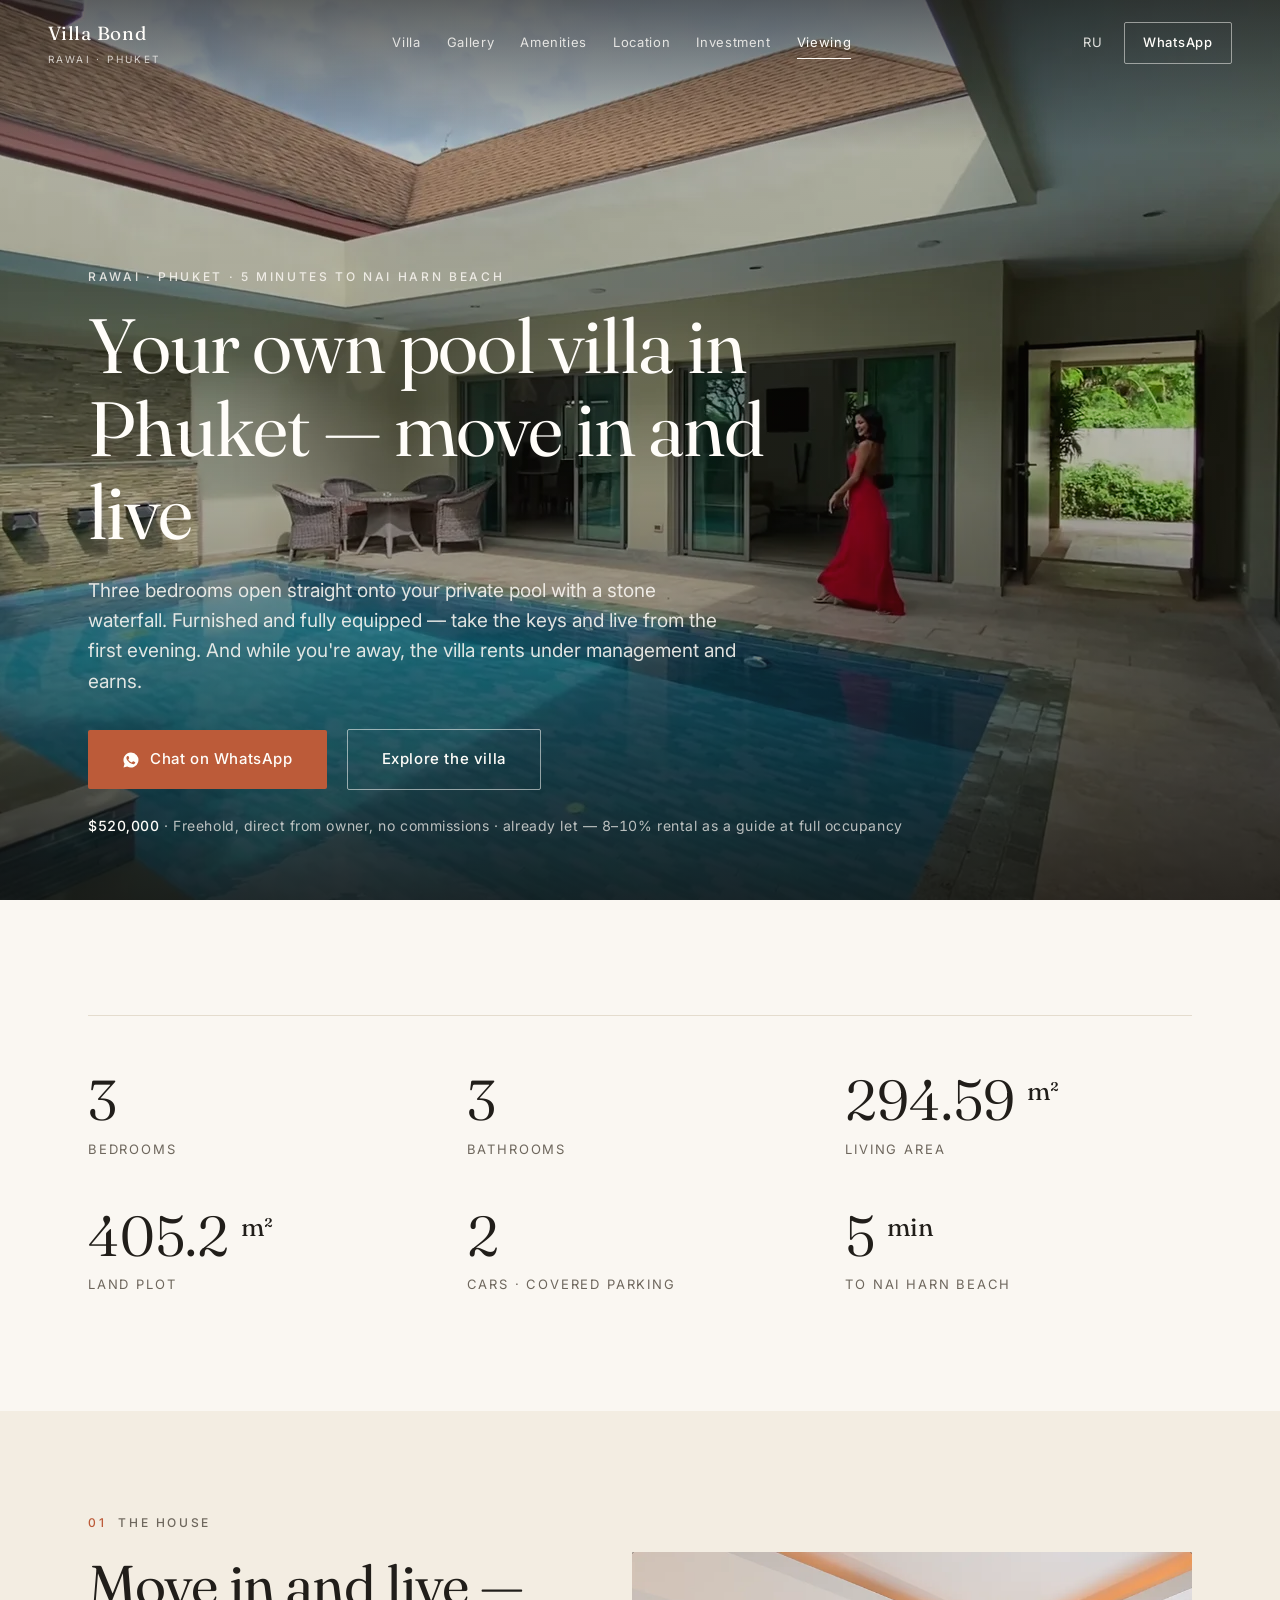
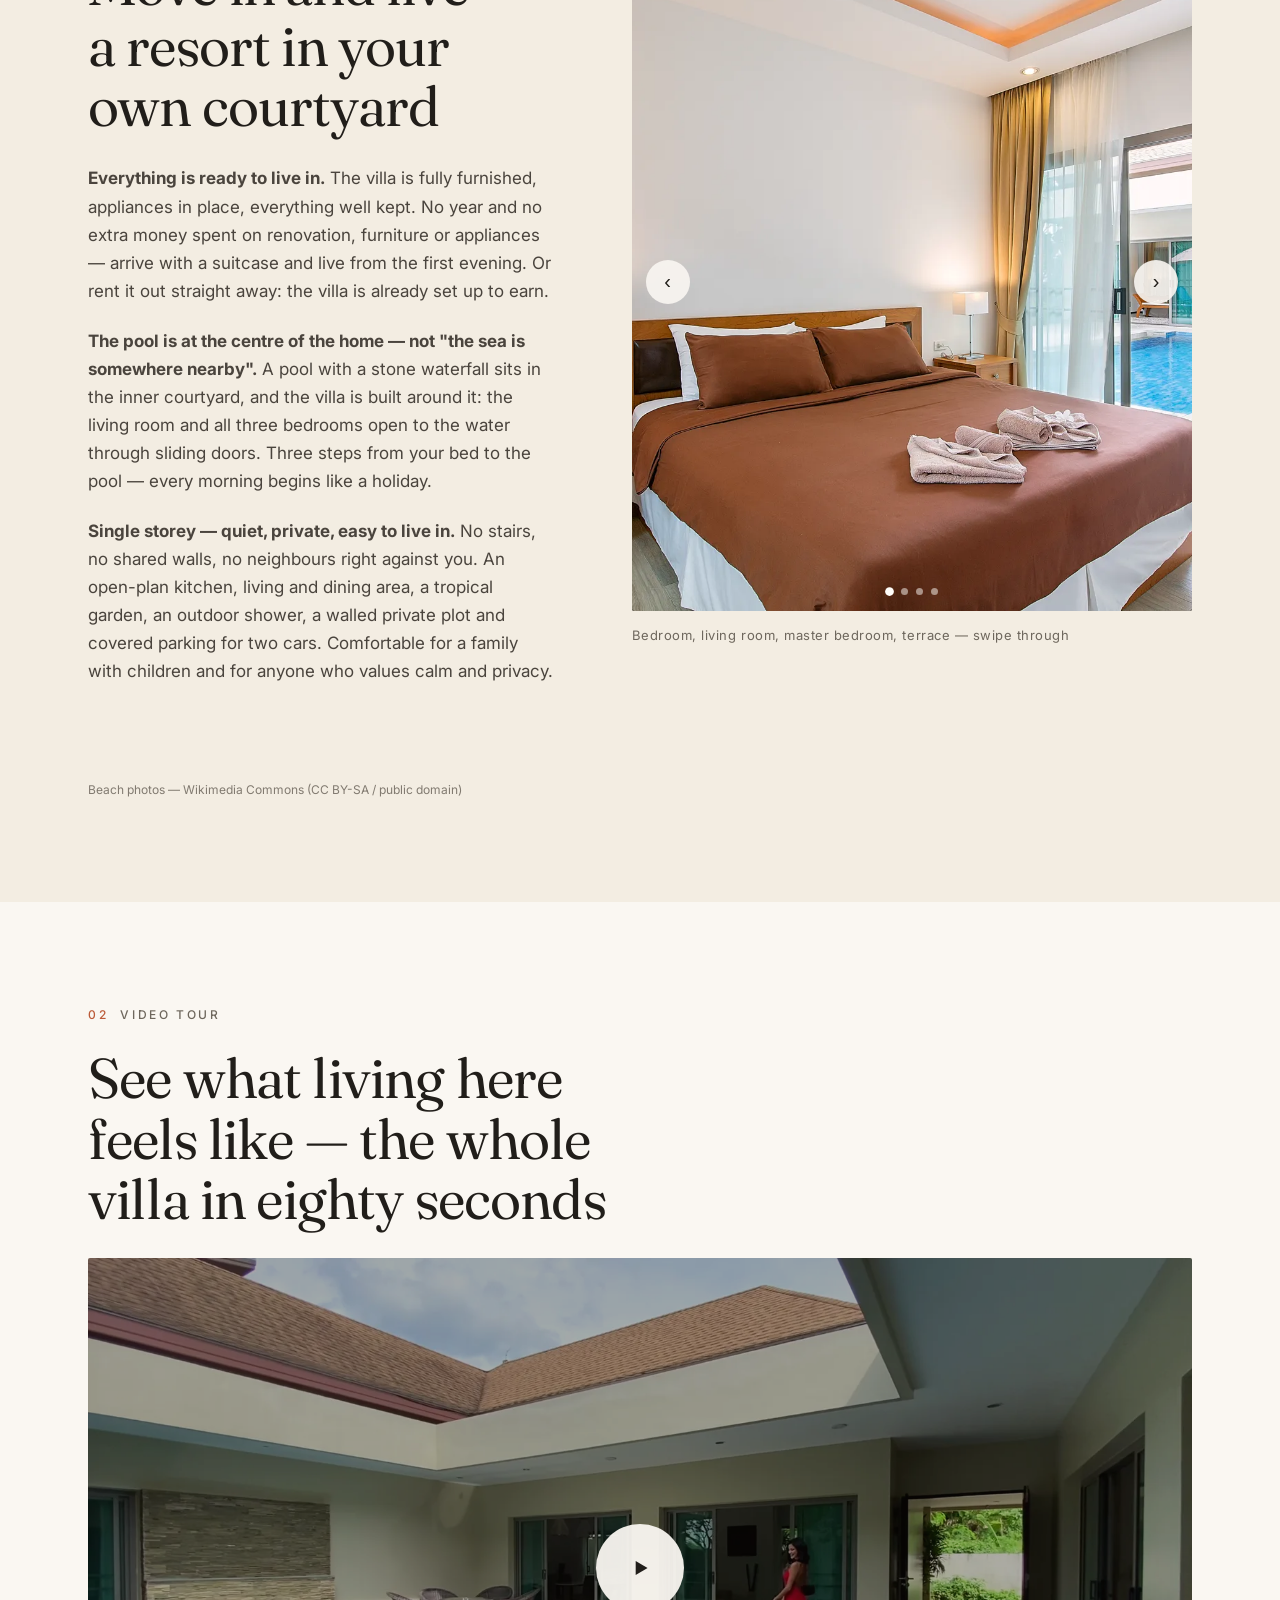
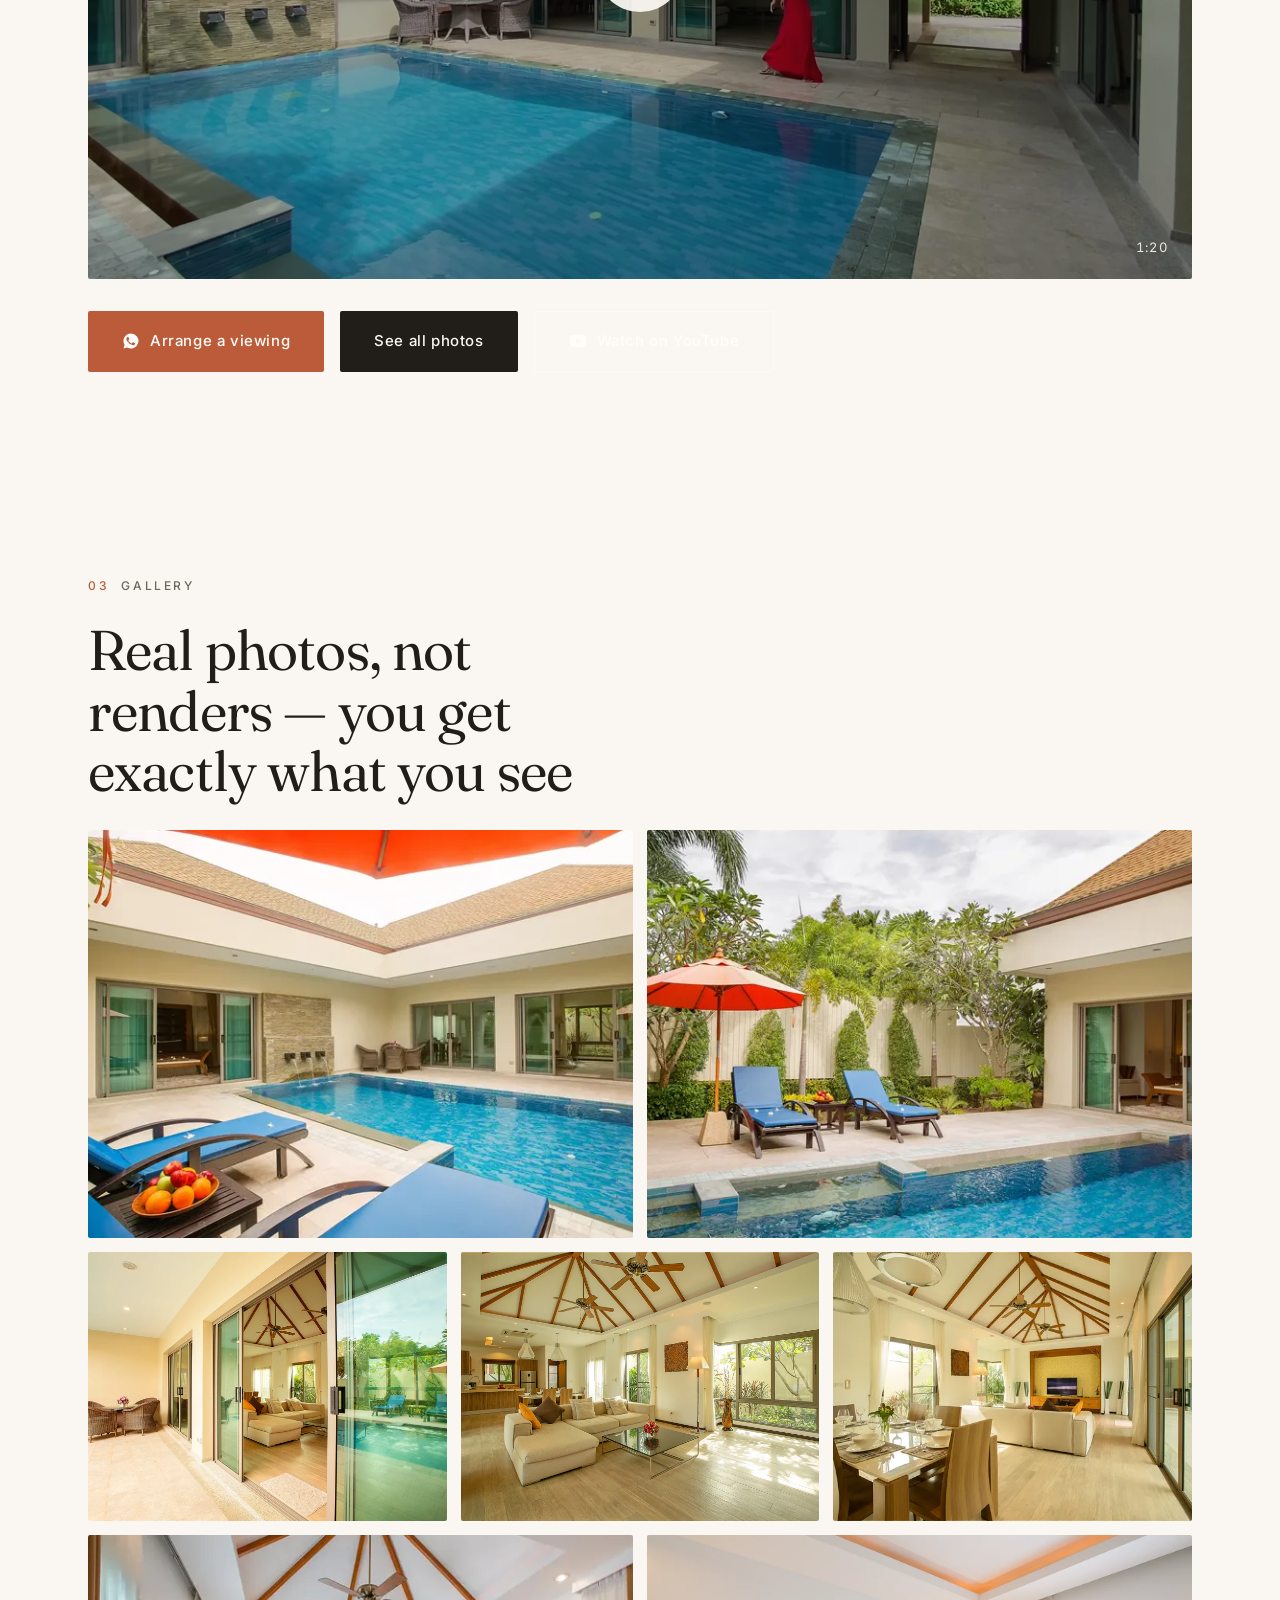
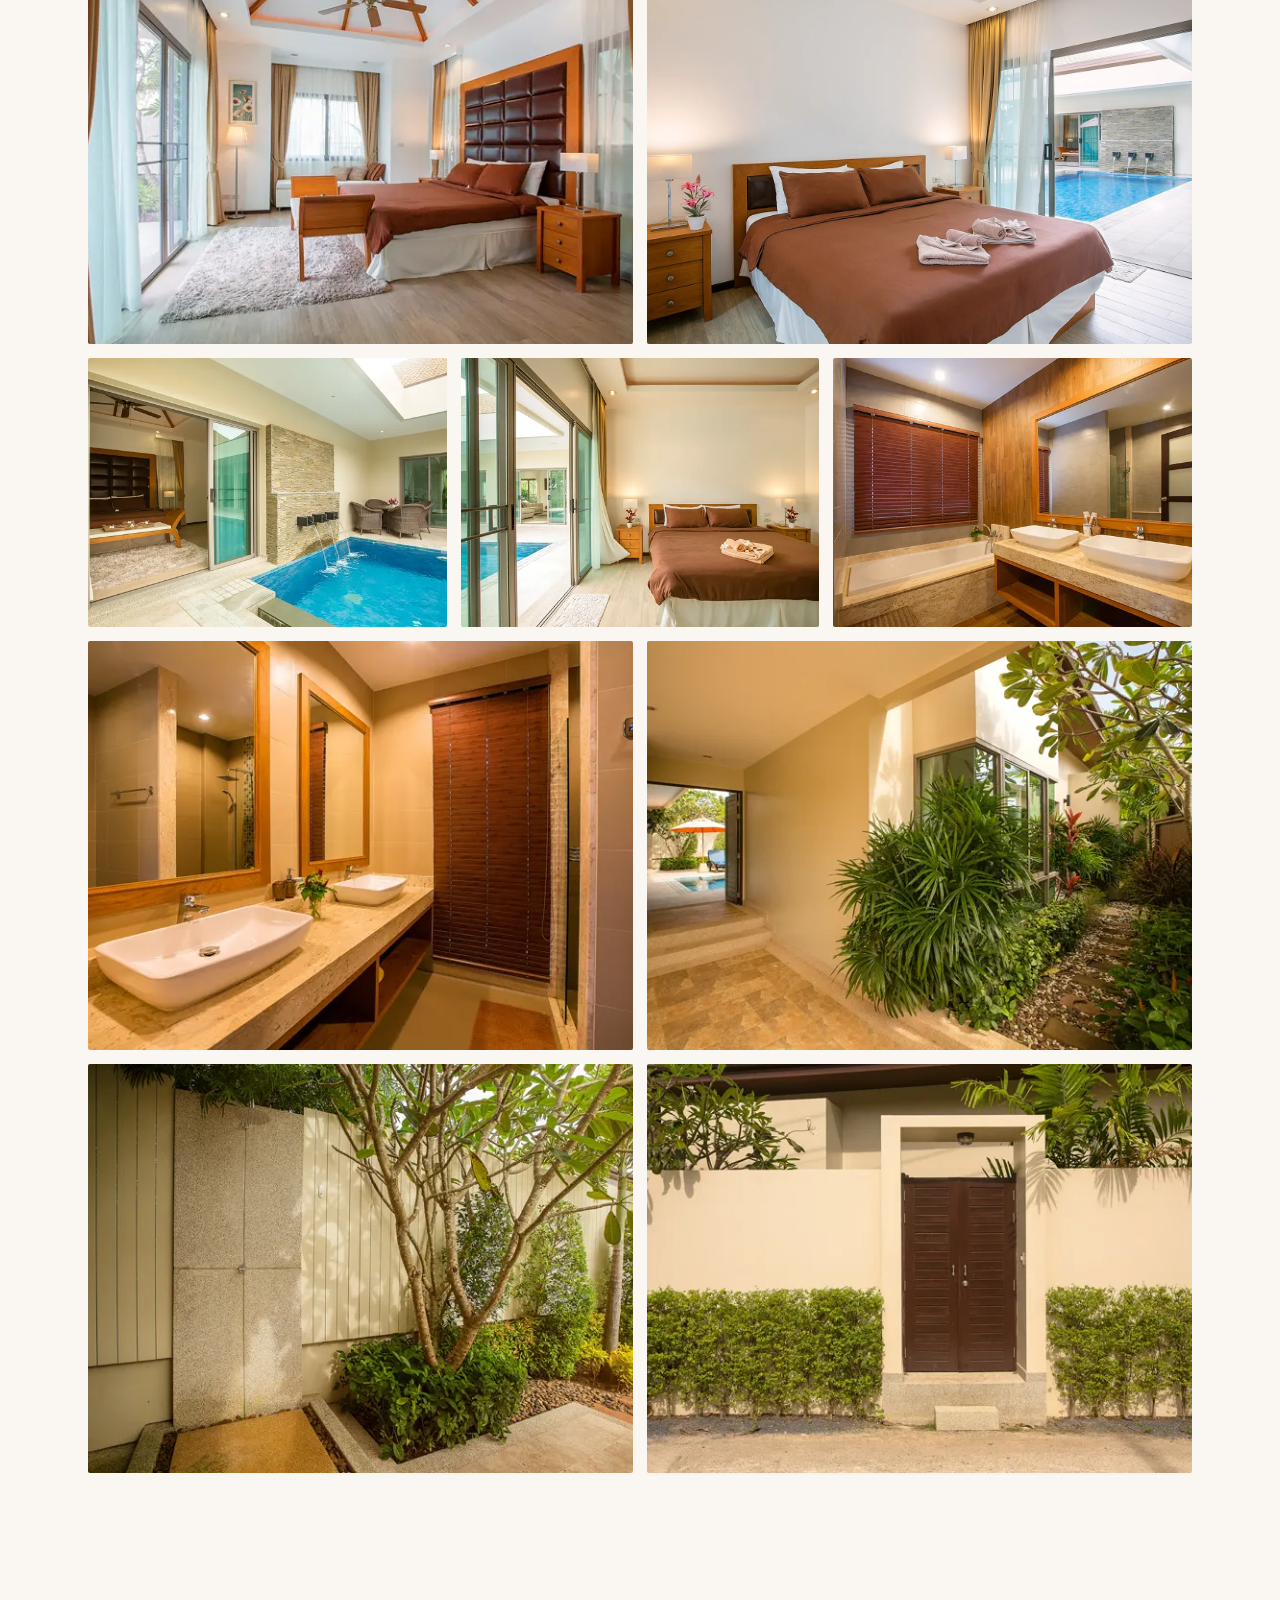
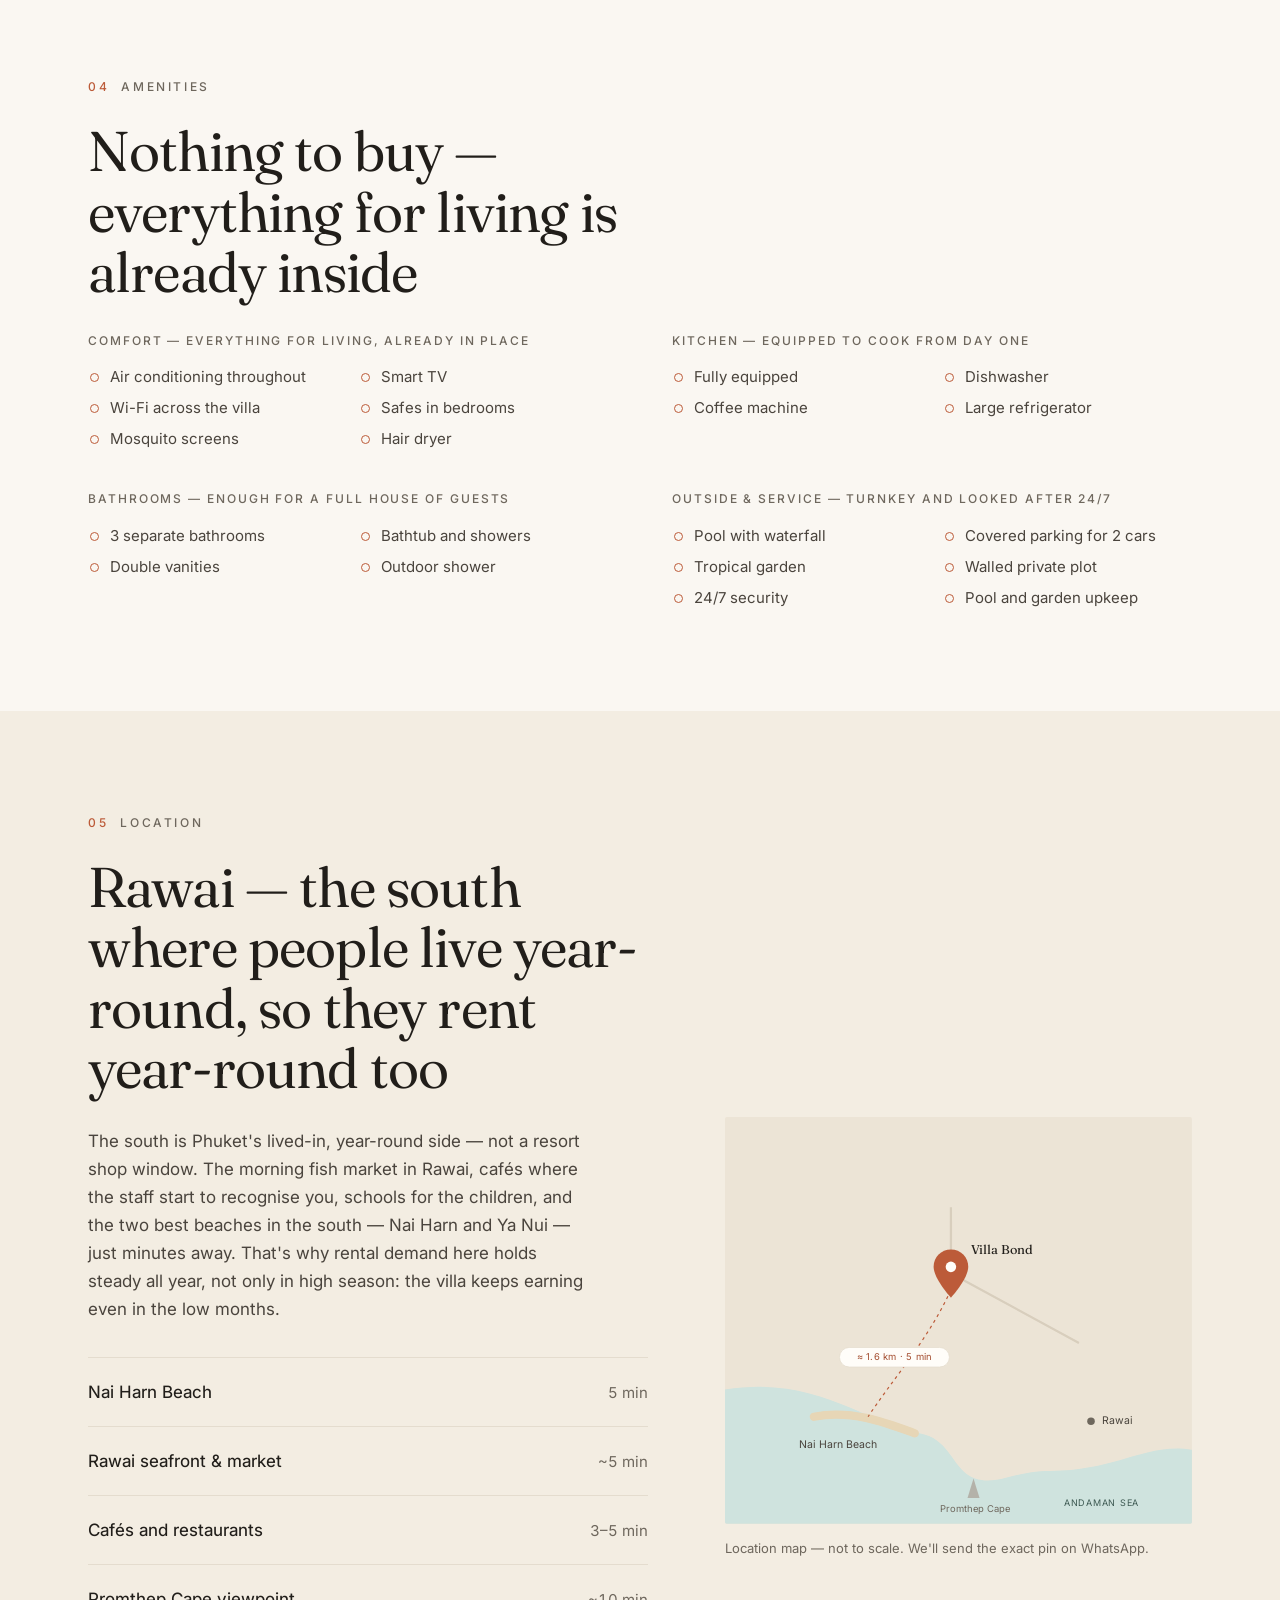
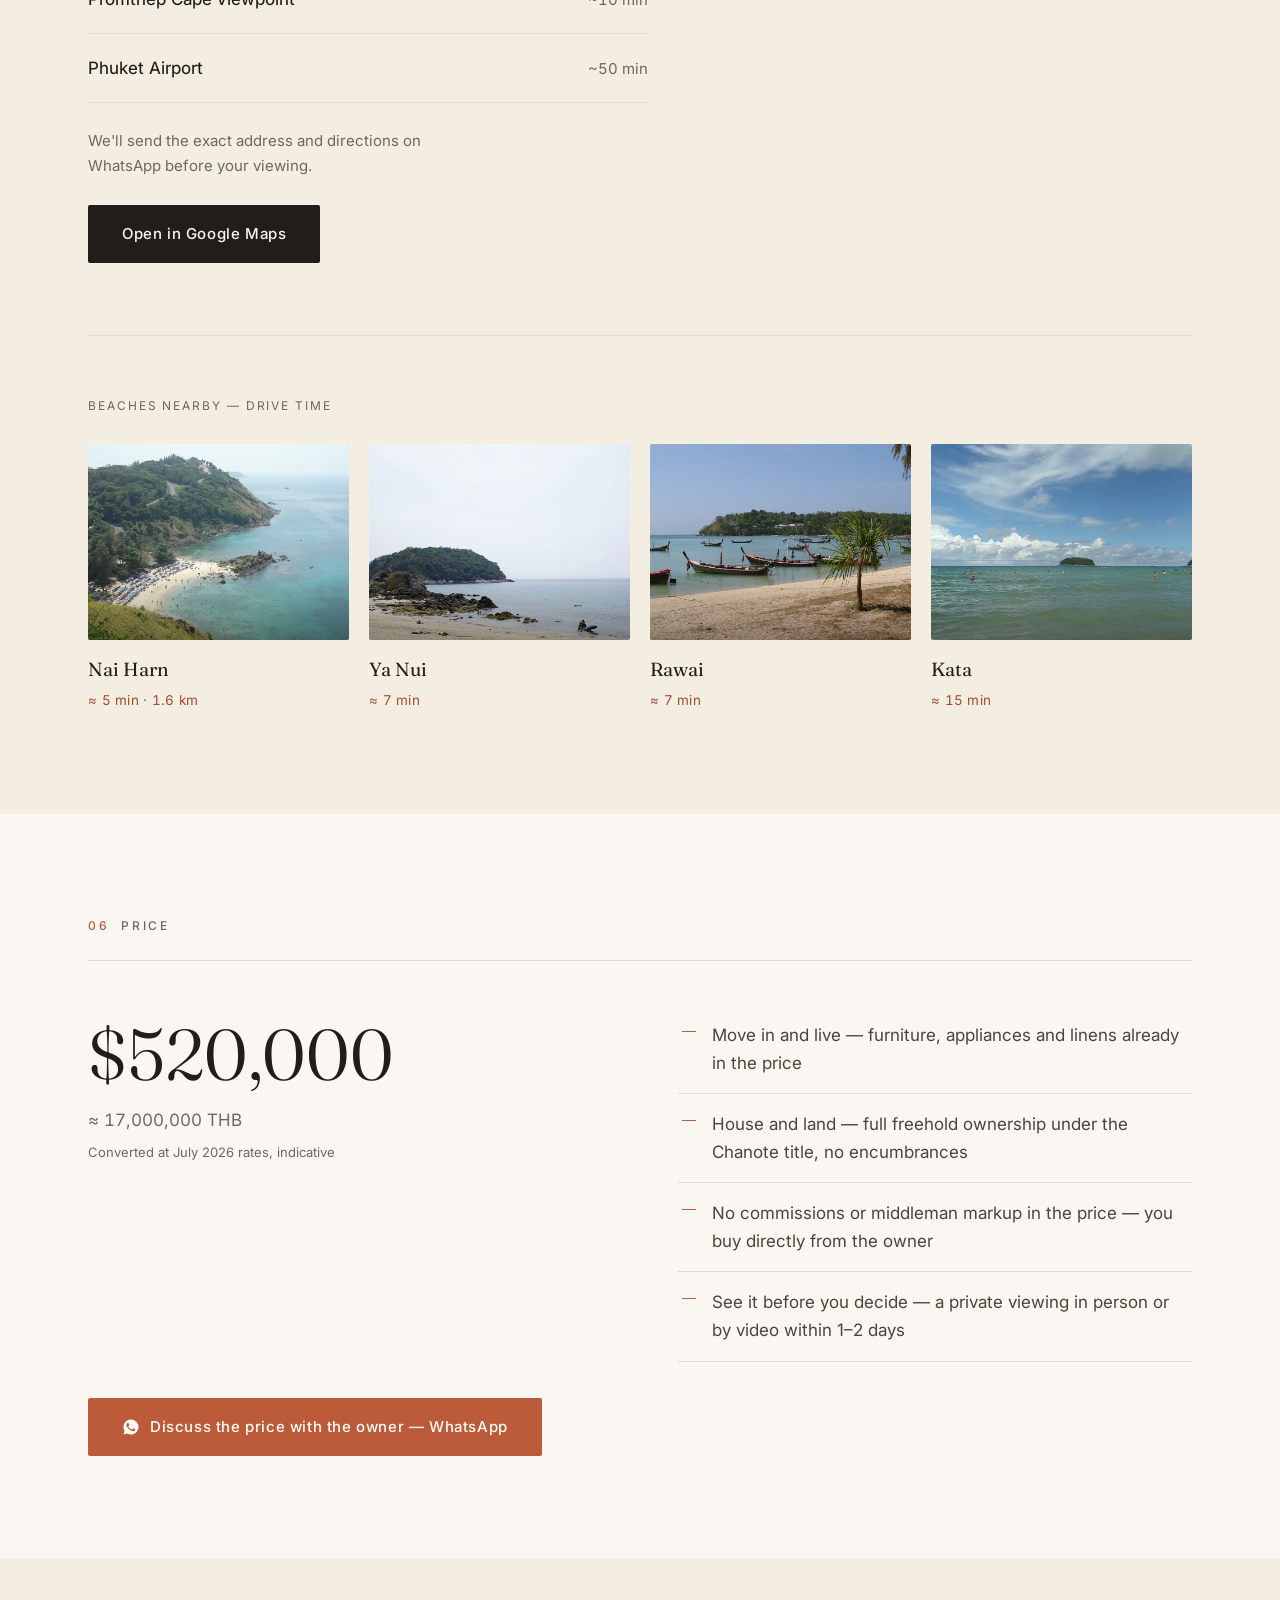
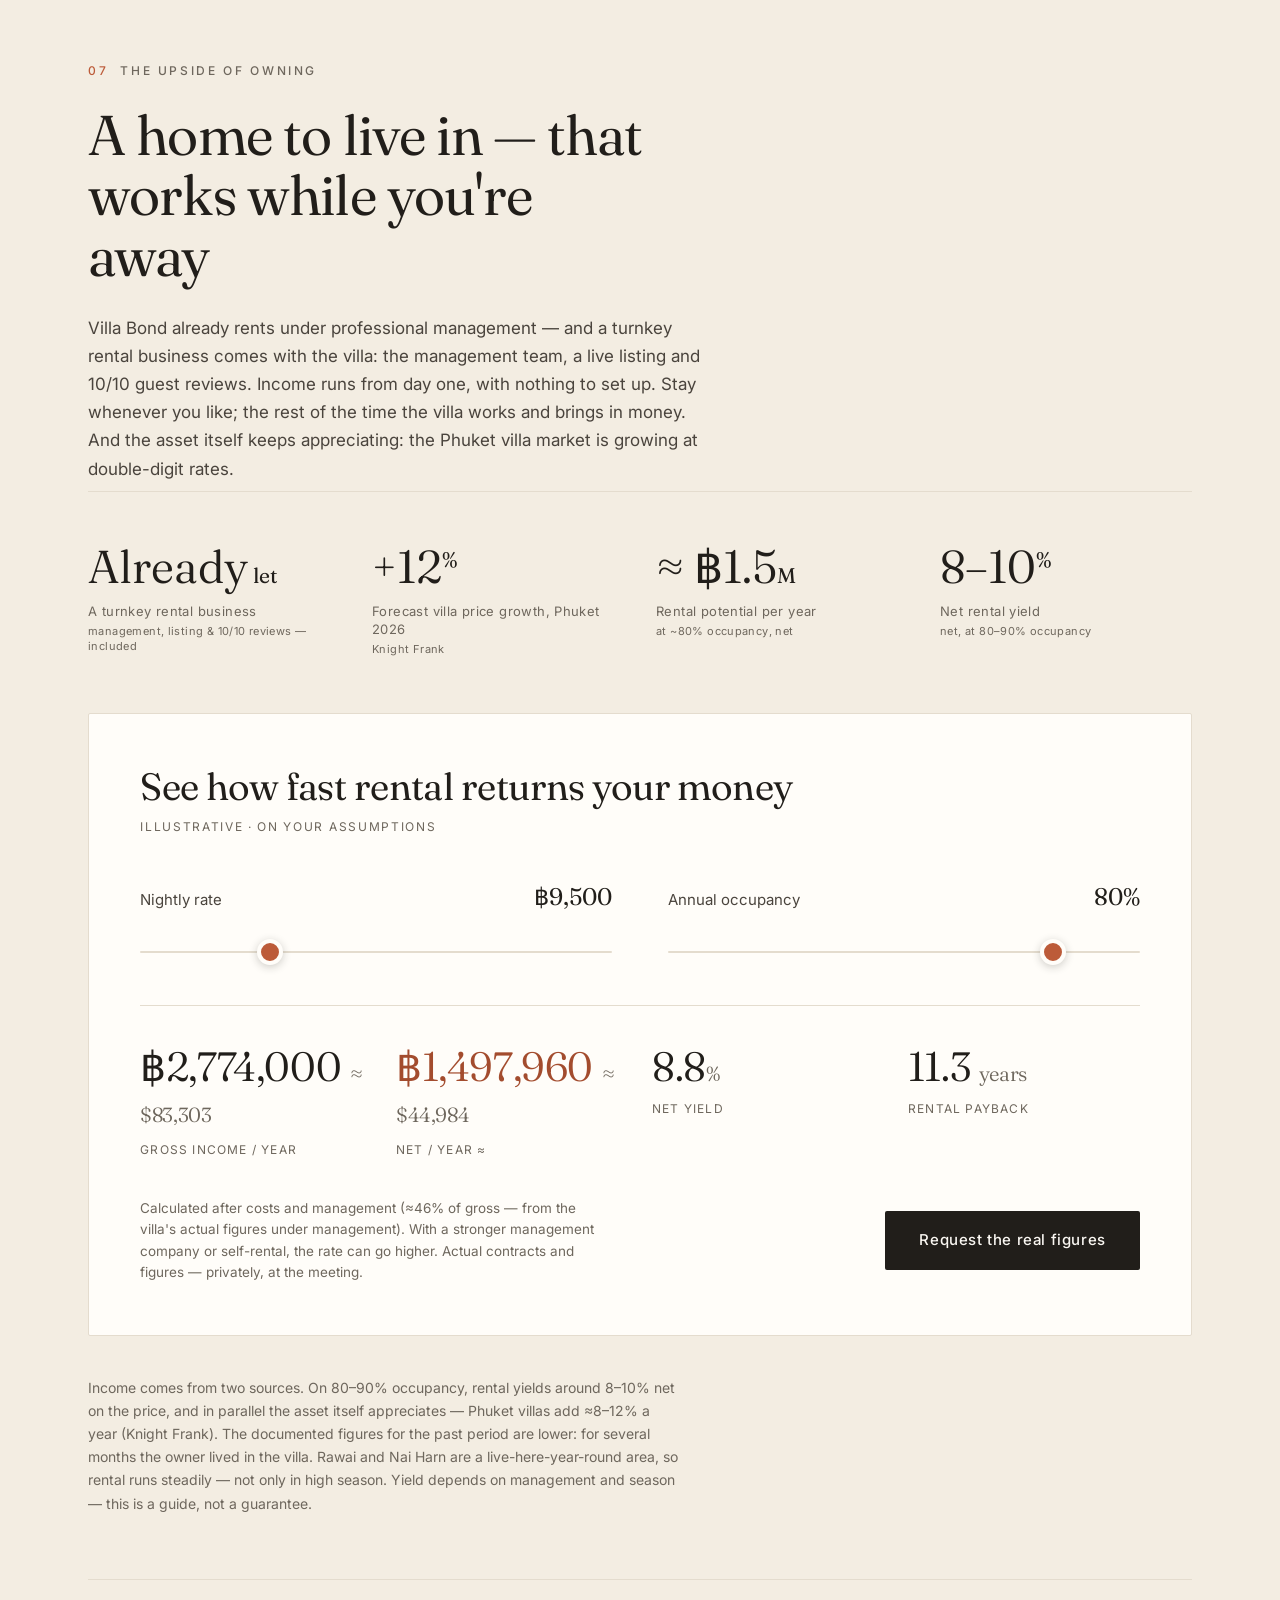
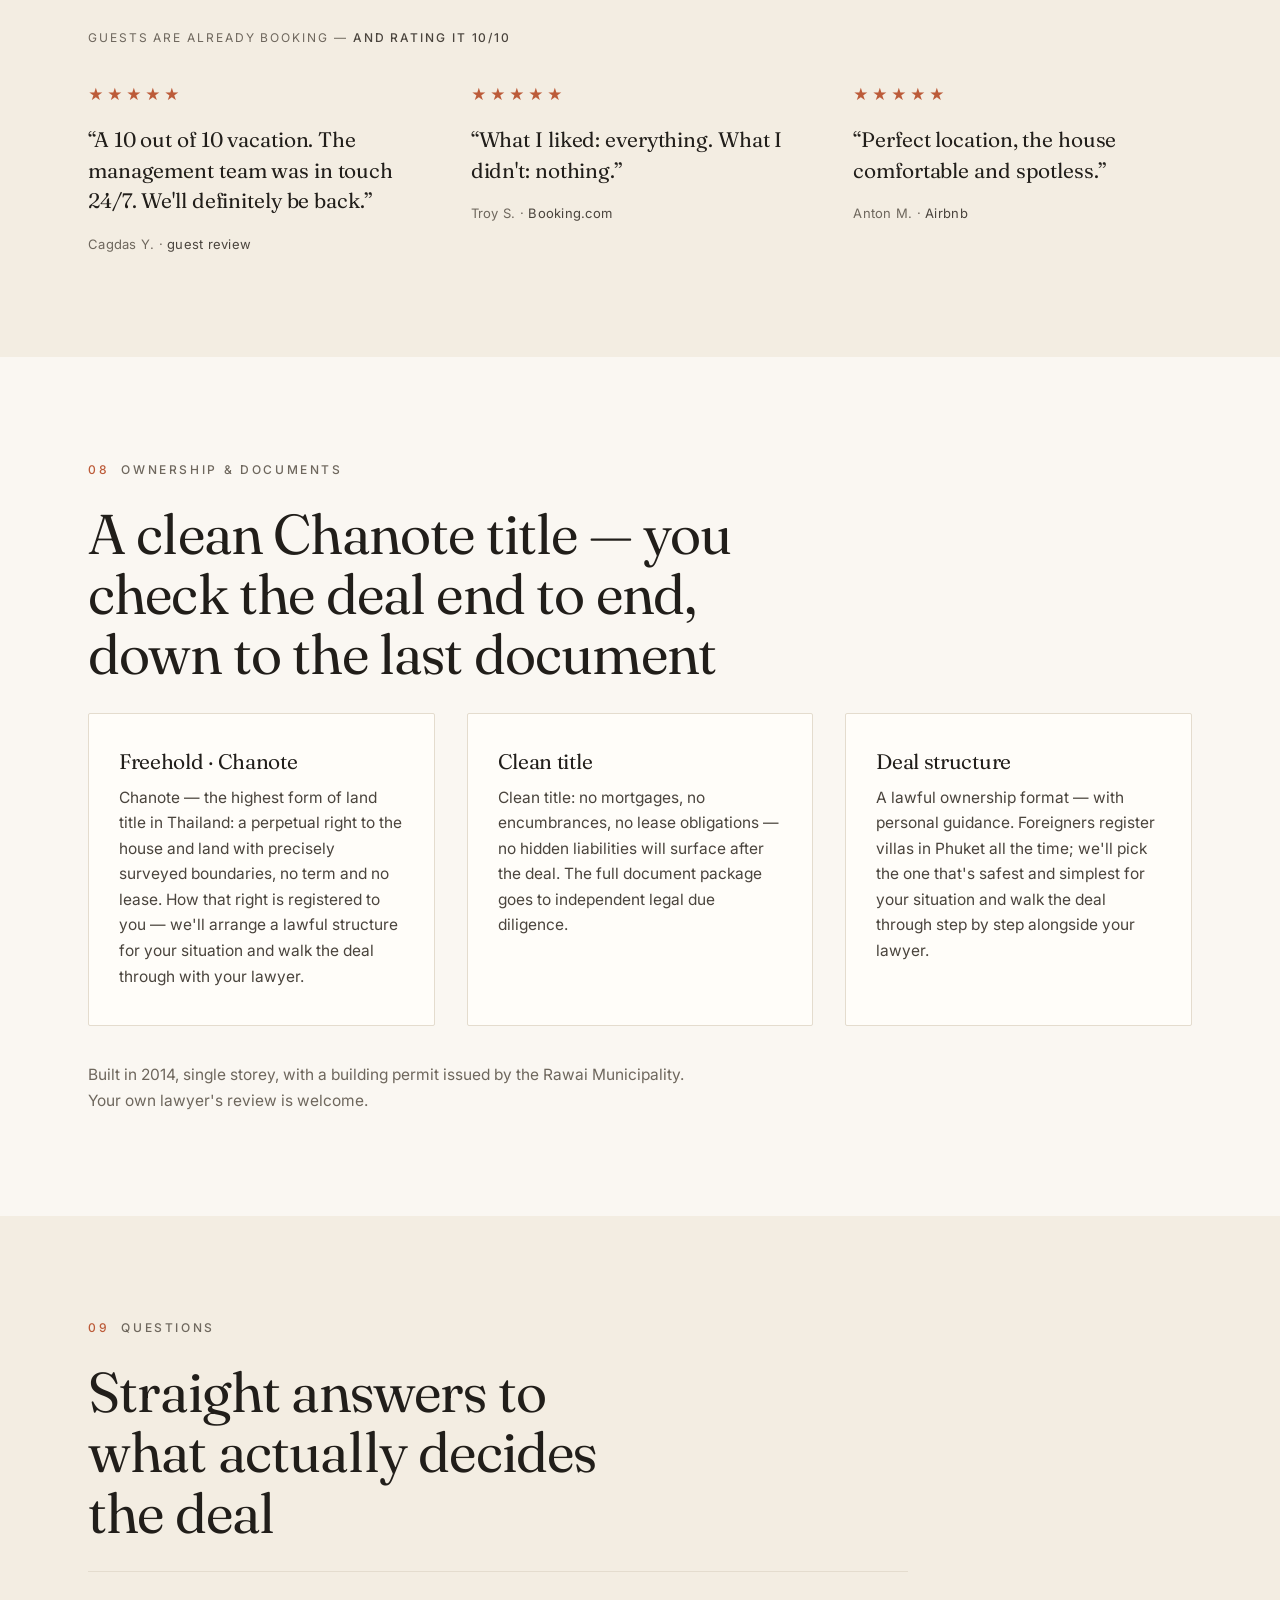
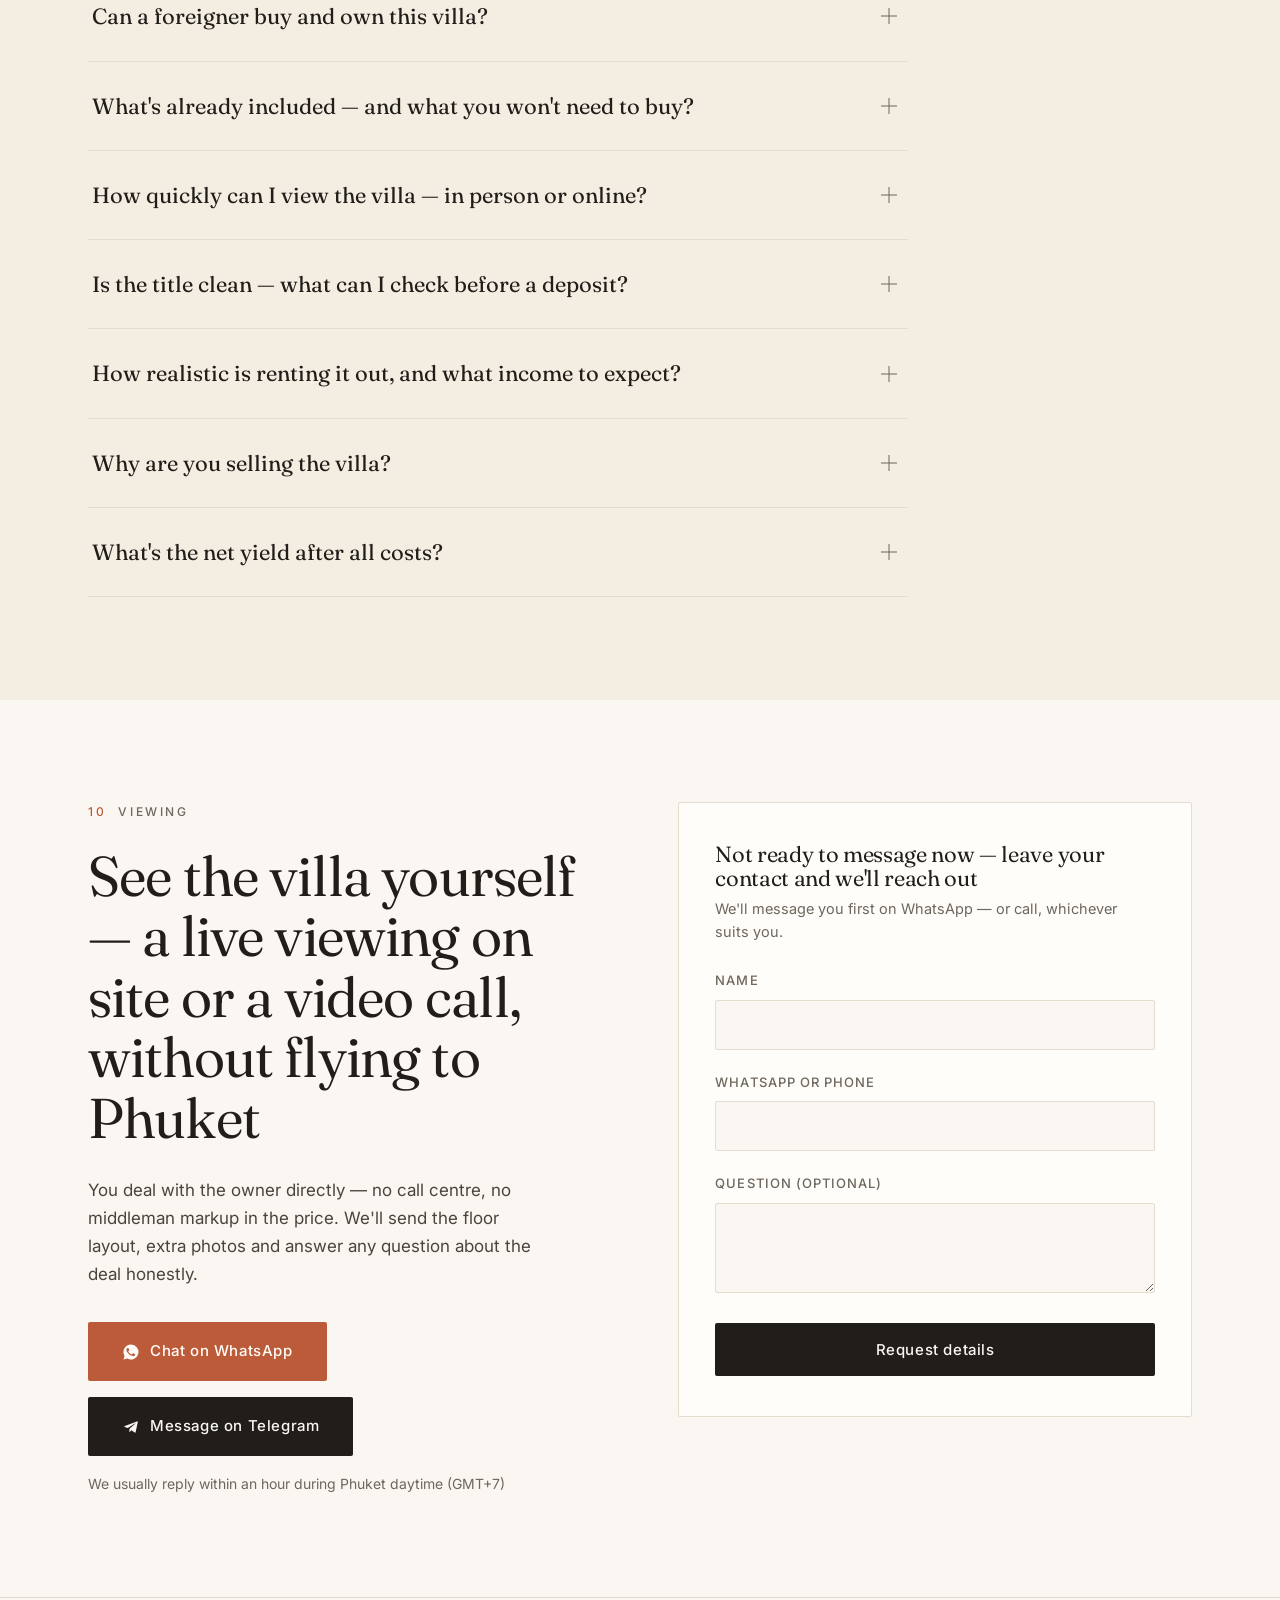
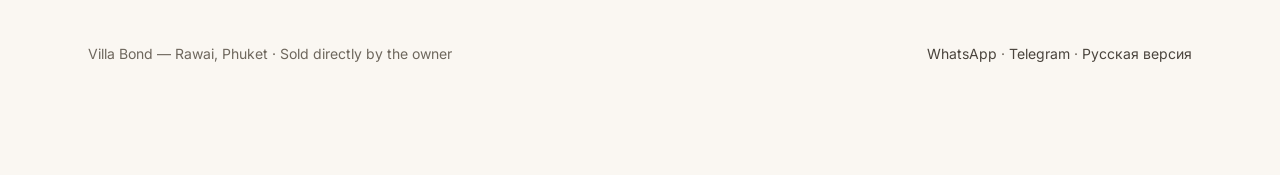
==== commit 8b2fe1cf: "Hero video: add autoplay attr + visible tap-to-play button (reliable playback on iOS Low Power Mode)" ====
--- a/en.html
+++ b/en.html
@@ -27,7 +27,7 @@
   <link rel="preconnect" href="https://fonts.googleapis.com">
   <link rel="preconnect" href="https://fonts.gstatic.com" crossorigin>
   <link href="https://fonts.googleapis.com/css2?family=Fraunces:opsz,wght@9..144,340;9..144,380;9..144,450&family=Inter:wght@400;450;500&display=swap" rel="stylesheet">
-  <link rel="stylesheet" href="assets/styles.css?v=9">
+  <link rel="stylesheet" href="assets/styles.css?v=10">
   <link rel="preload" as="image" href="assets/img/poster.webp" fetchpriority="high">
   <script>if(!/noanim/.test(location.search))document.documentElement.classList.add('js');</script>
 
@@ -123,10 +123,13 @@
 <!-- ======================= HERO ======================= -->
 <section class="hero" id="top">
   <div class="hero-media">
-    <video muted loop playsinline preload="none" poster="assets/img/poster.webp" aria-label="Villa video: pool, living room, bedrooms">
+    <video autoplay muted loop playsinline preload="none" poster="assets/img/poster.webp" aria-label="Villa video: pool, living room, bedrooms">
       <source src="assets/video/hero.mp4" type="video/mp4">
     </video>
   </div>
+  <button class="hero-play" type="button" aria-label="Play villa video">
+    <svg viewBox="0 0 24 24" aria-hidden="true"><path d="M8 5v14l11-7z"/></svg>
+  </button>
   <div class="hero-content">
     <p class="eyebrow">Rawai · Phuket · 5 minutes to Nai Harn Beach</p>
     <h1>Your own pool villa in Phuket — move in and live</h1>
@@ -561,6 +564,6 @@
   <span class="lb-count num"></span>
 </div>
 
-<script src="assets/script.js?v=7" defer></script>
+<script src="assets/script.js?v=8" defer></script>
 </body>
 </html>
--- a/assets/styles.css
+++ b/assets/styles.css
@@ -117,6 +117,21 @@
 .hero-media video, .hero-media img {
   width: 100%; height: 100%; object-fit: cover;
 }
+/* Кнопка запуска hero-видео — видна только когда автоплей заблокирован (энергосбережение iOS и т.п.) */
+.hero-play {
+  position: absolute; z-index: 4; top: 42%; left: 50%; transform: translate(-50%, -50%);
+  width: 76px; height: 76px; border-radius: 50%; padding: 0;
+  display: none; place-items: center; cursor: pointer;
+  background: rgba(18, 14, 10, 0.42); color: var(--white);
+  border: 1.5px solid rgba(255, 253, 249, 0.78);
+  -webkit-backdrop-filter: blur(6px); backdrop-filter: blur(6px);
+  box-shadow: 0 10px 34px rgba(0, 0, 0, 0.28);
+  transition: background 0.3s var(--ease), transform 0.25s var(--ease);
+}
+.hero.show-play .hero-play { display: grid; }
+.hero-play svg { width: 30px; height: 30px; fill: currentColor; margin-left: 5px; }
+.hero-play:hover { background: rgba(18, 14, 10, 0.6); }
+.hero-play:active { transform: translate(-50%, -50%) scale(0.93); }
 .hero::after {
   content: ""; position: absolute; inset: 0;
   background: linear-gradient(to top, rgba(18, 14, 10, 0.82) 0%, rgba(18, 14, 10, 0.32) 45%, rgba(18, 14, 10, 0.22) 100%);
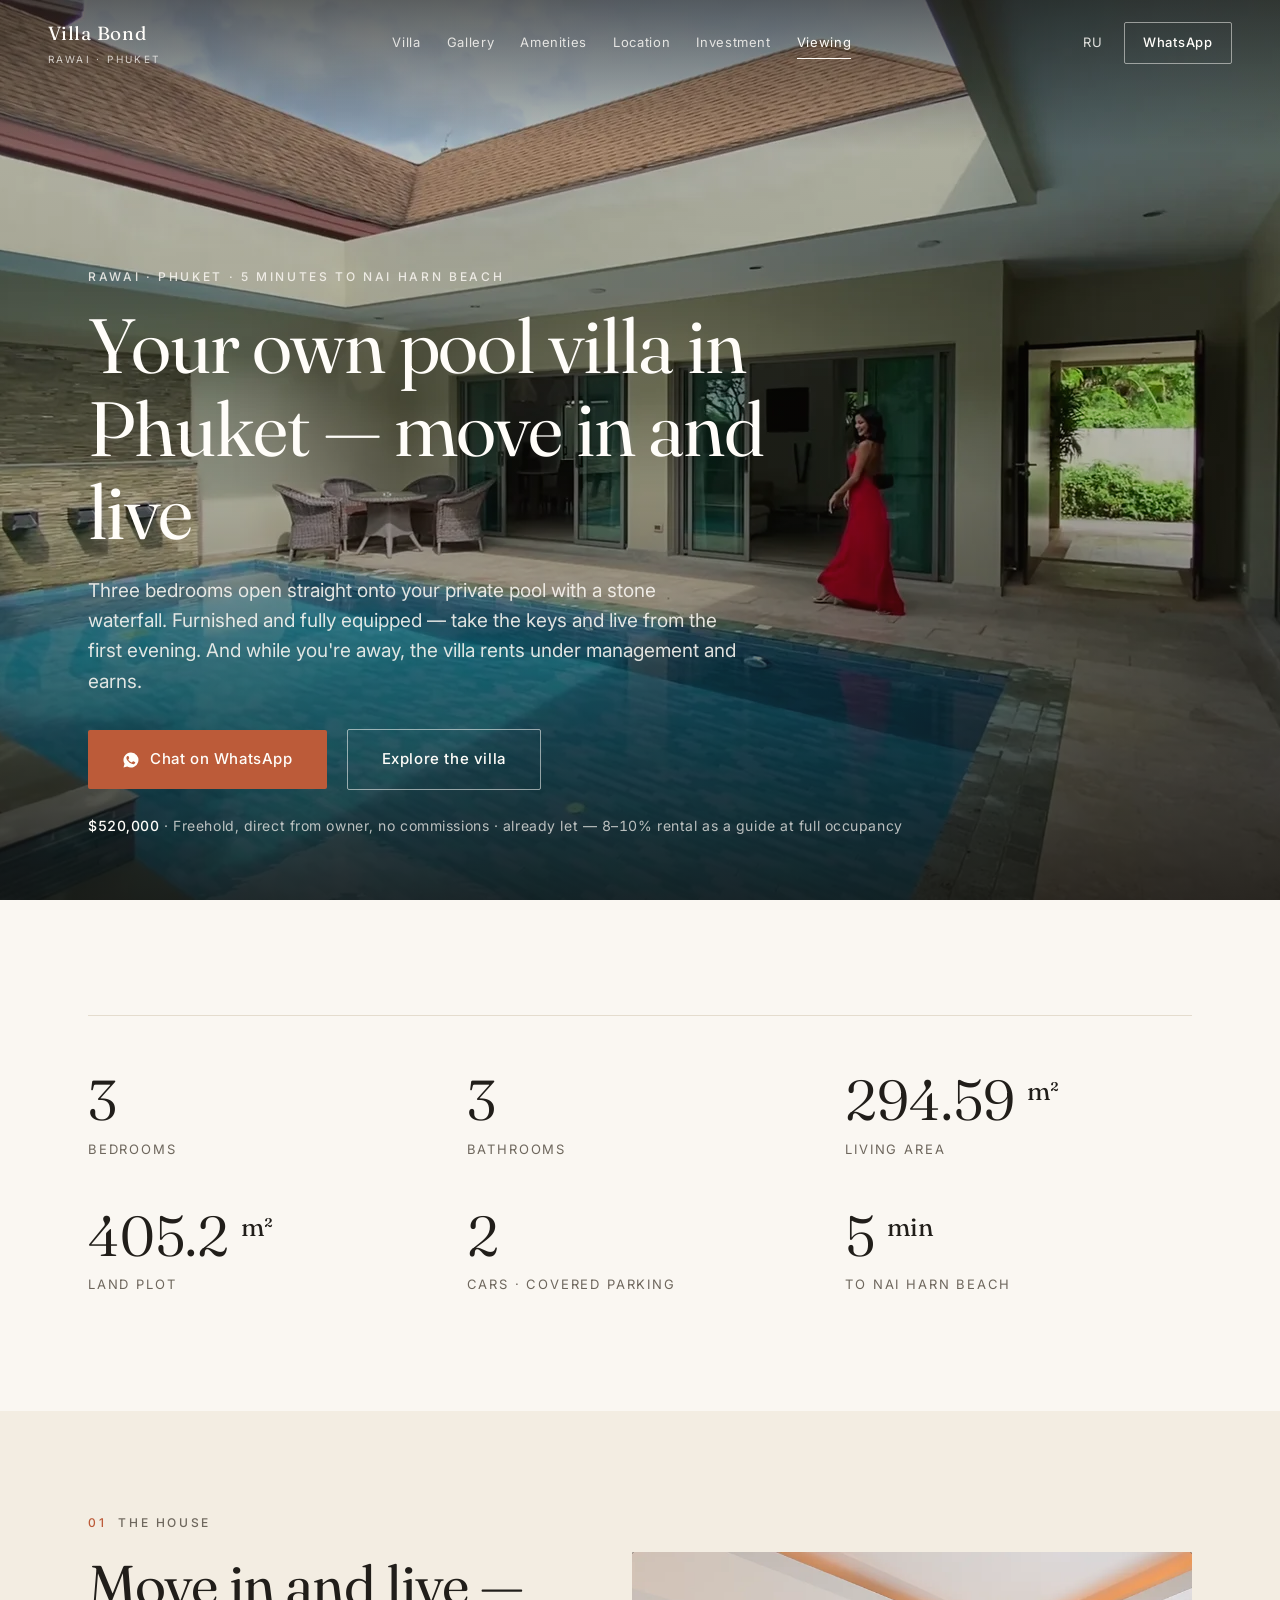
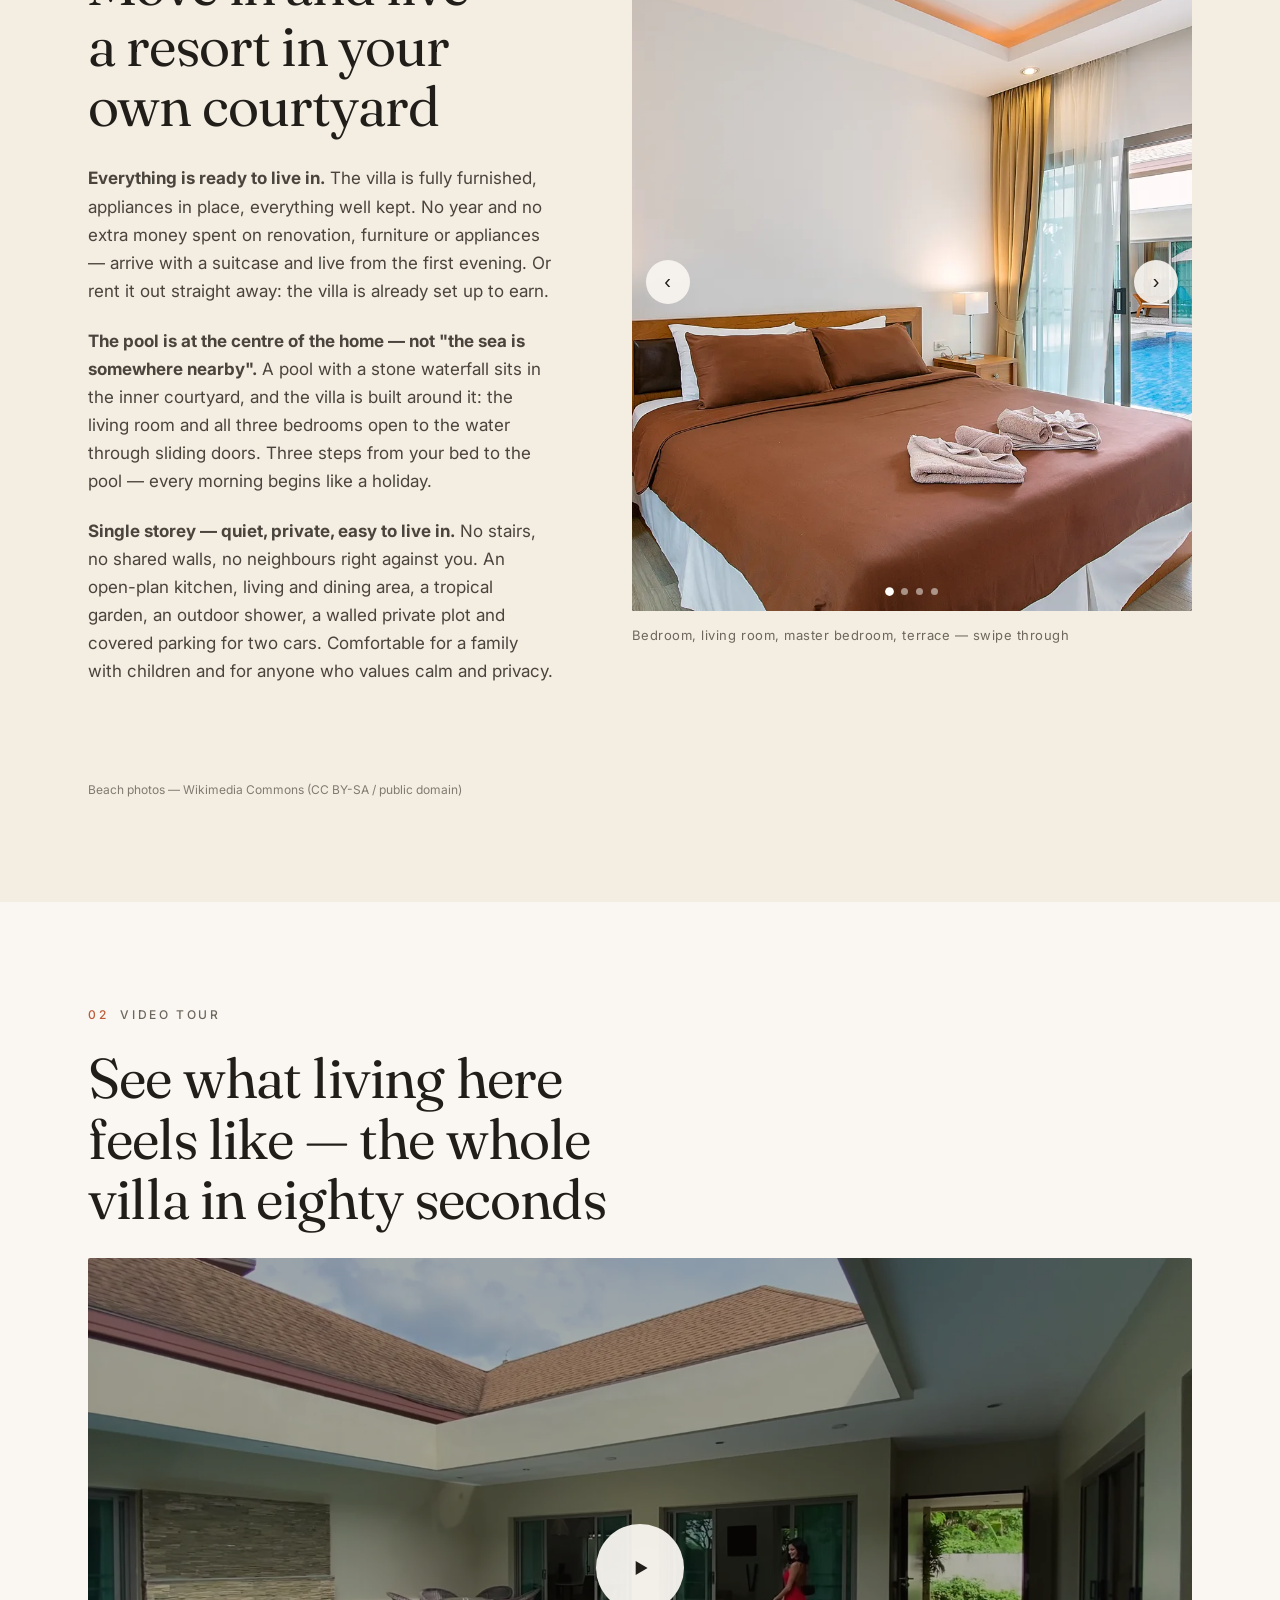
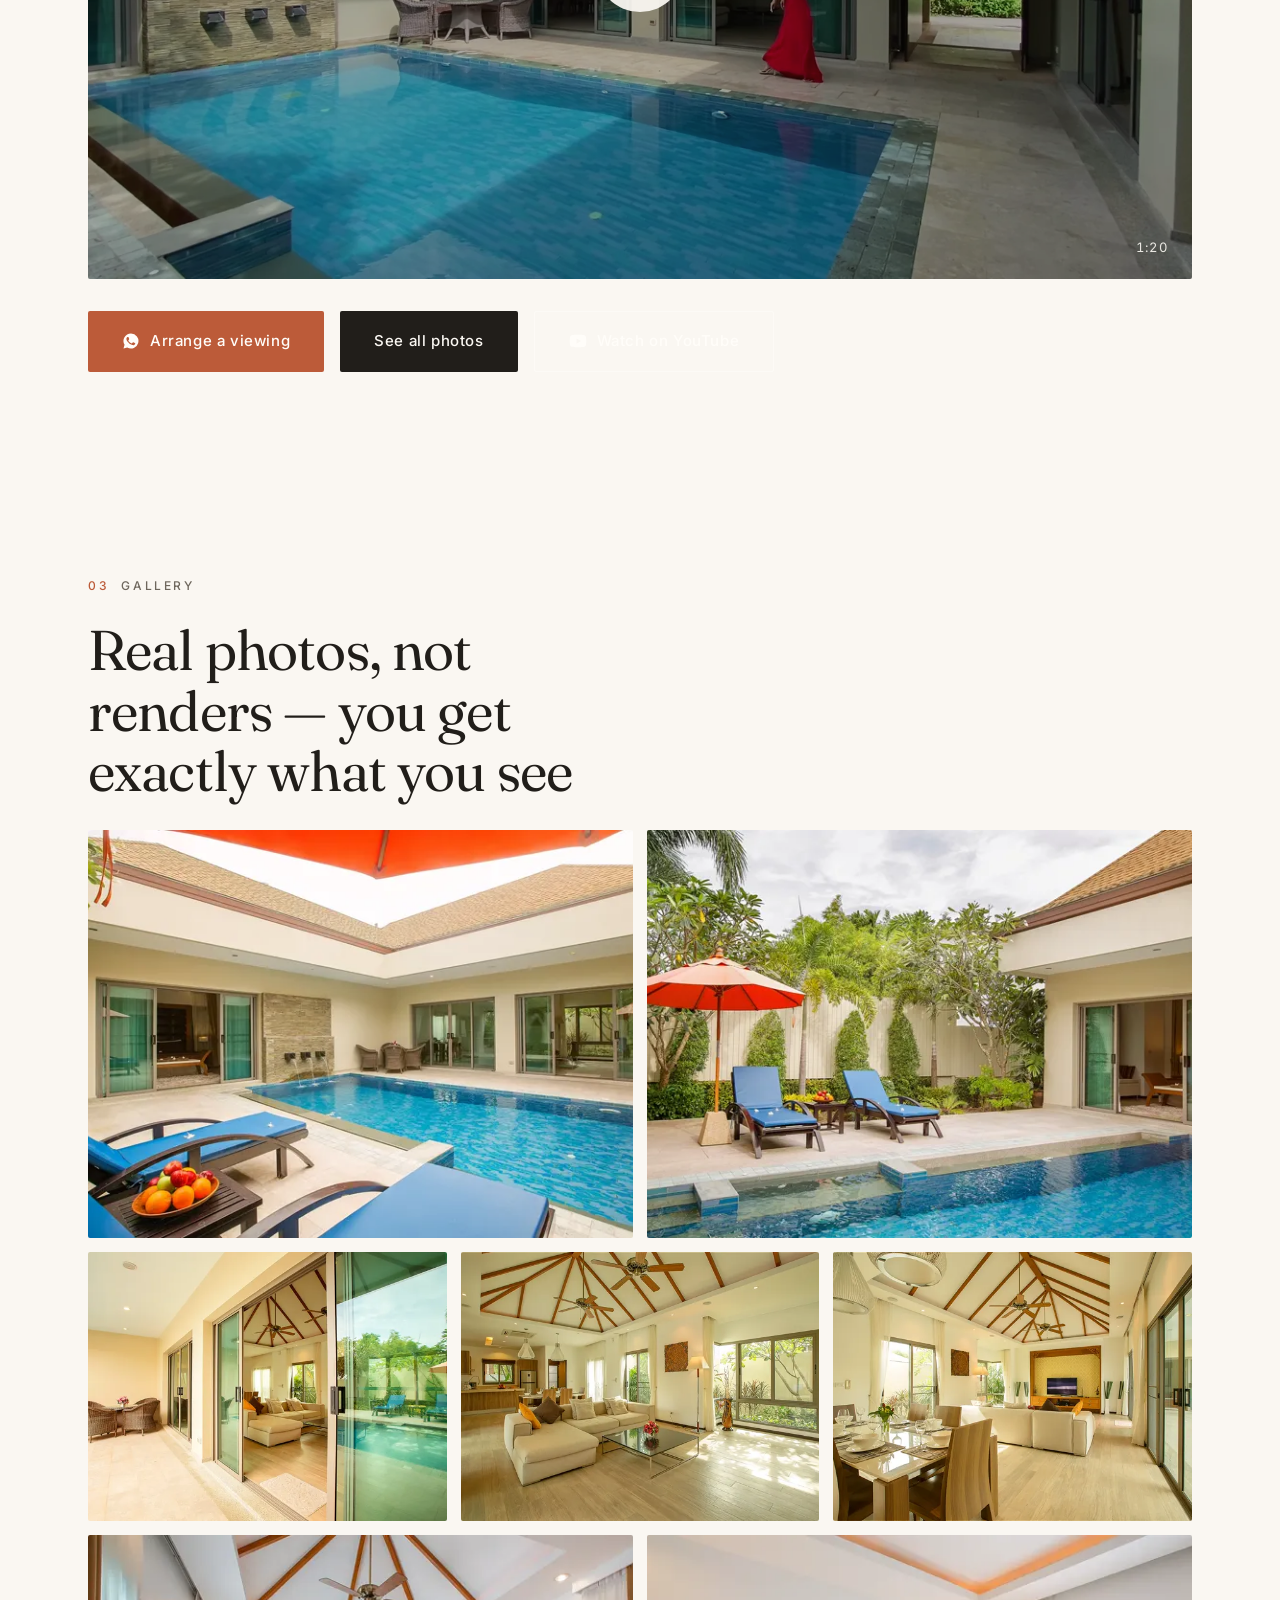
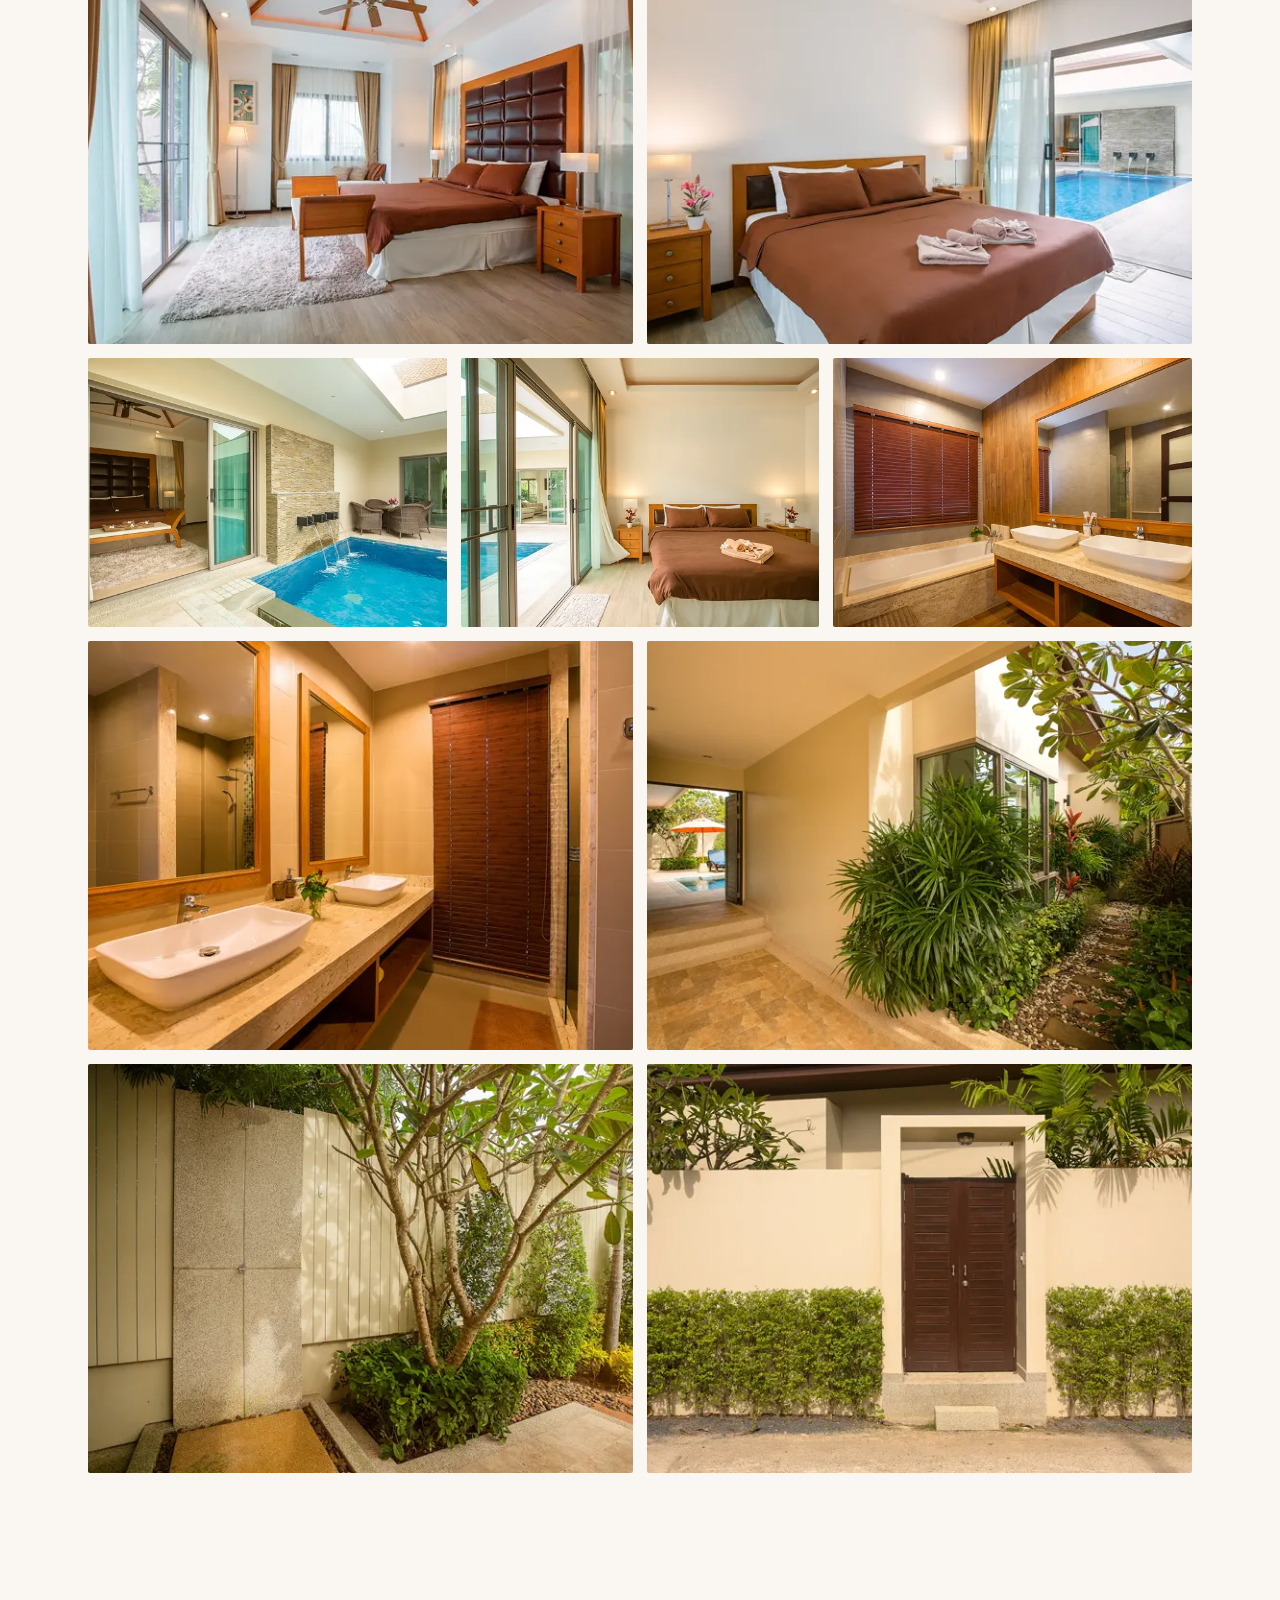
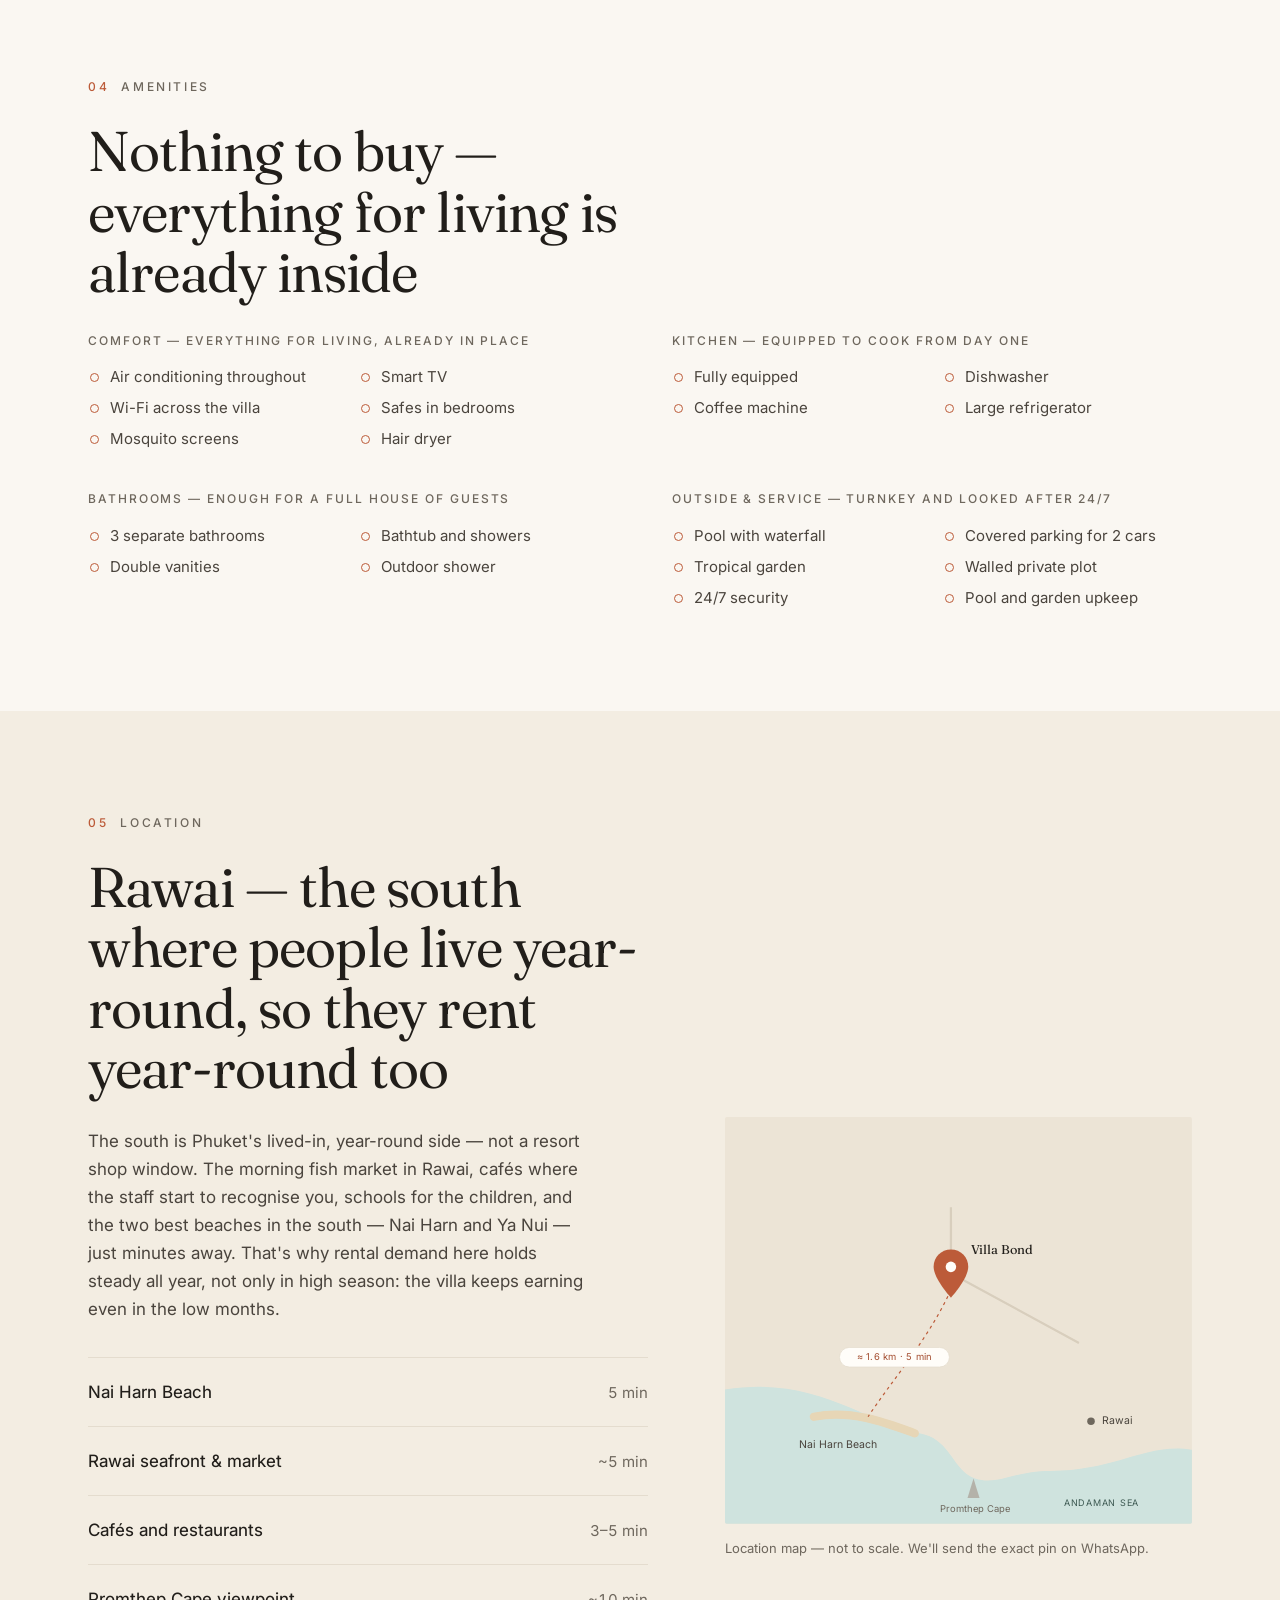
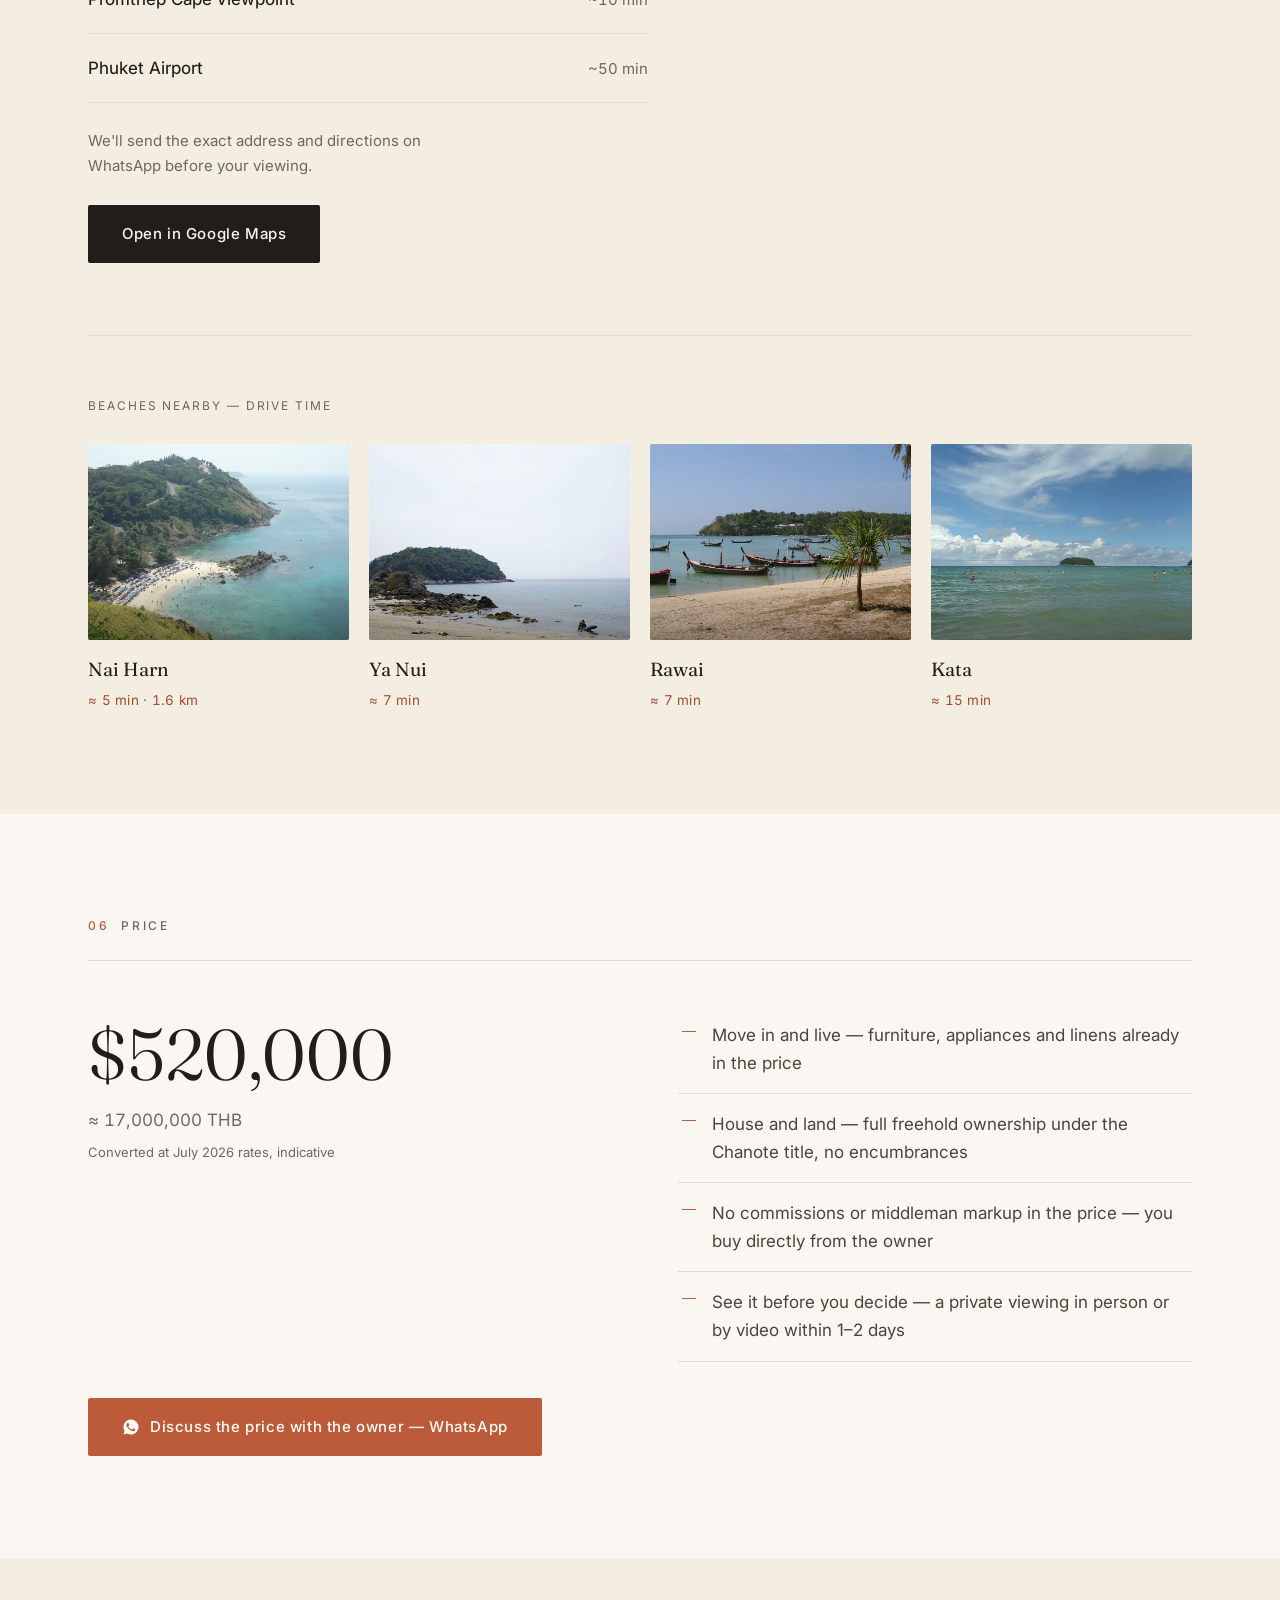
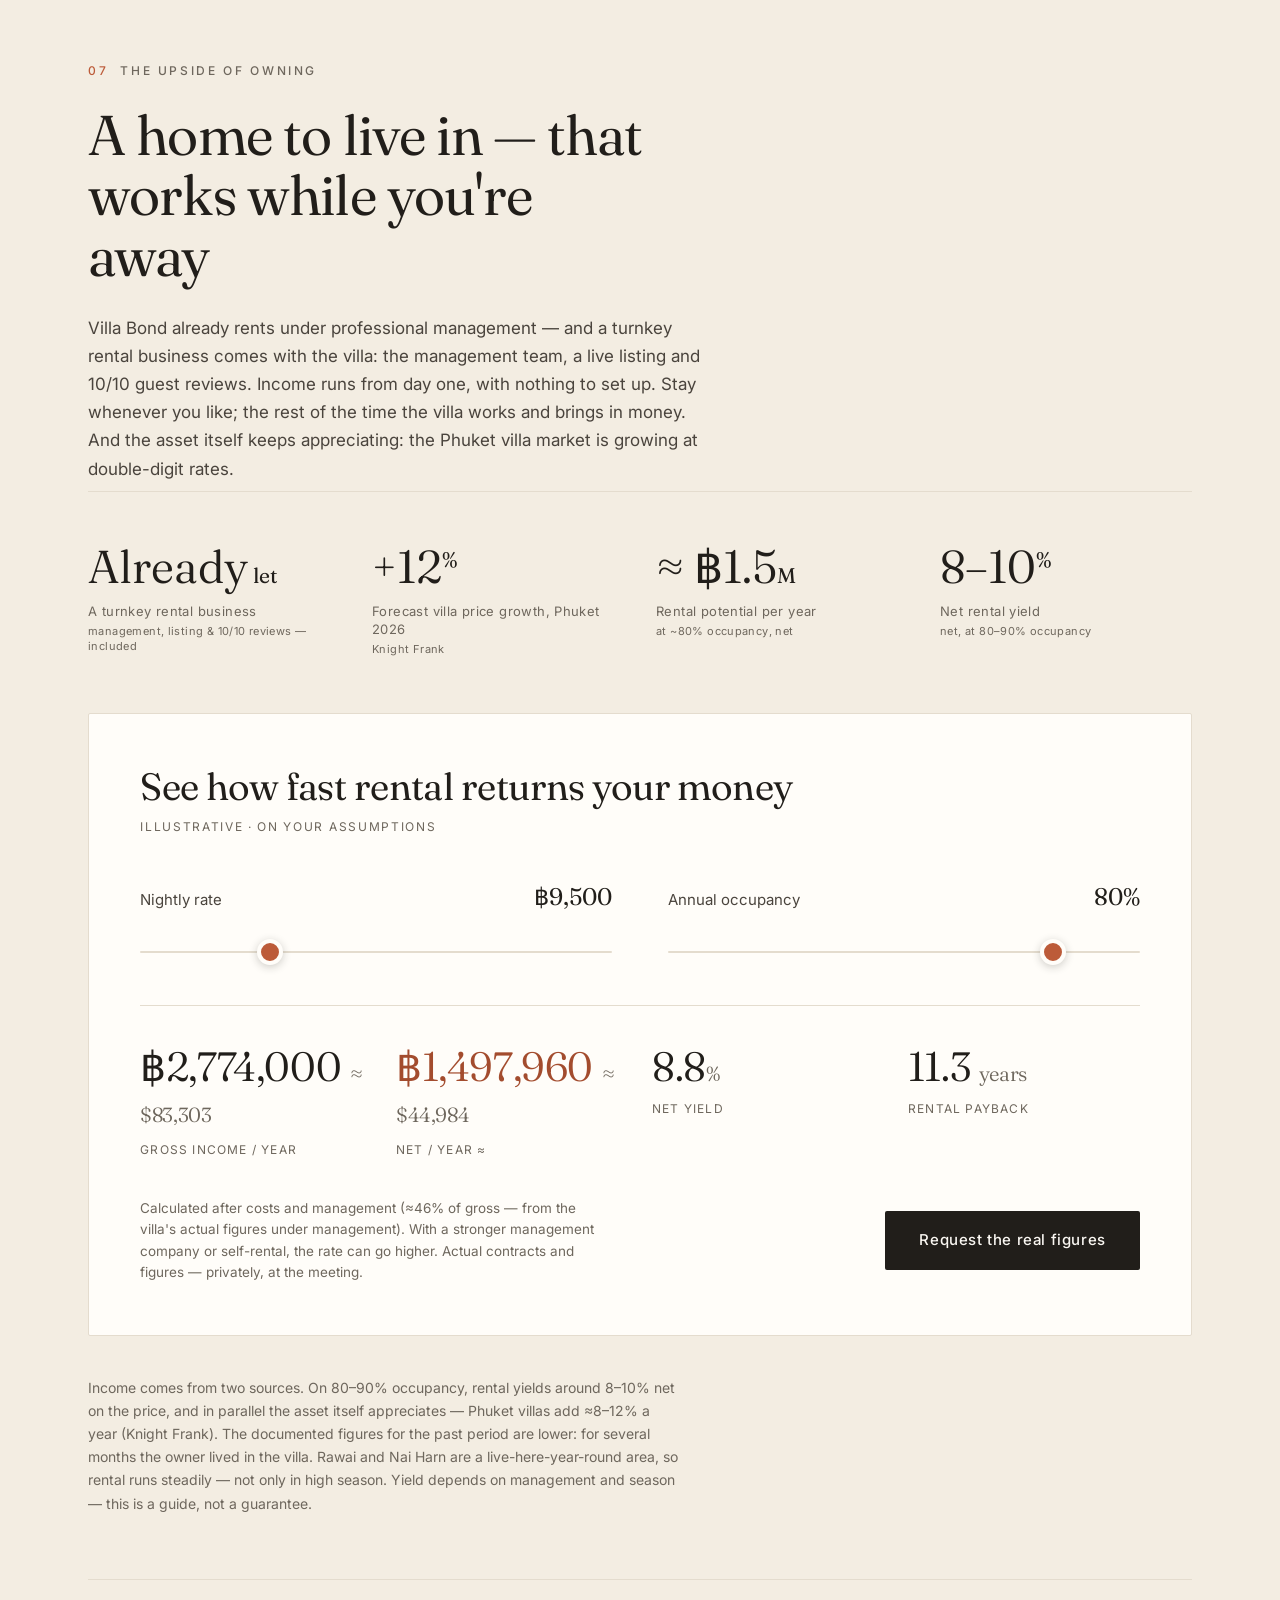
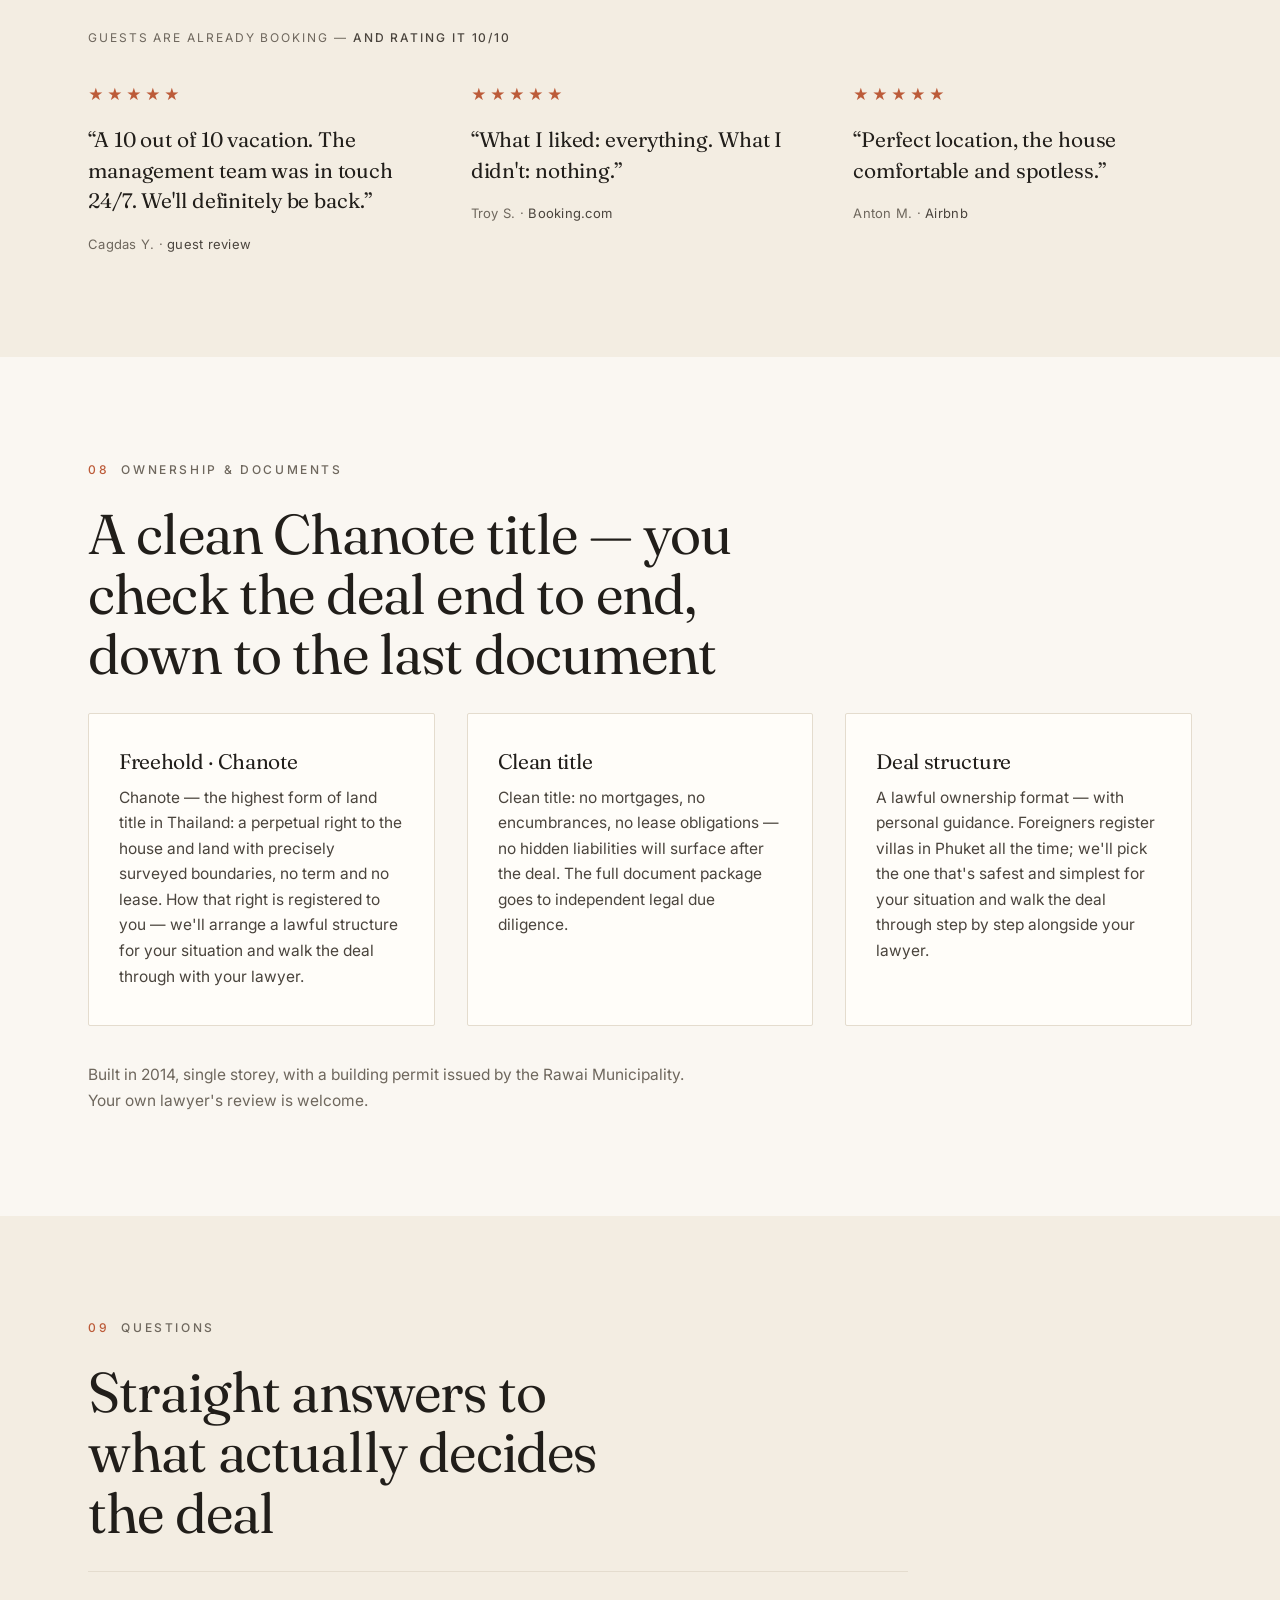
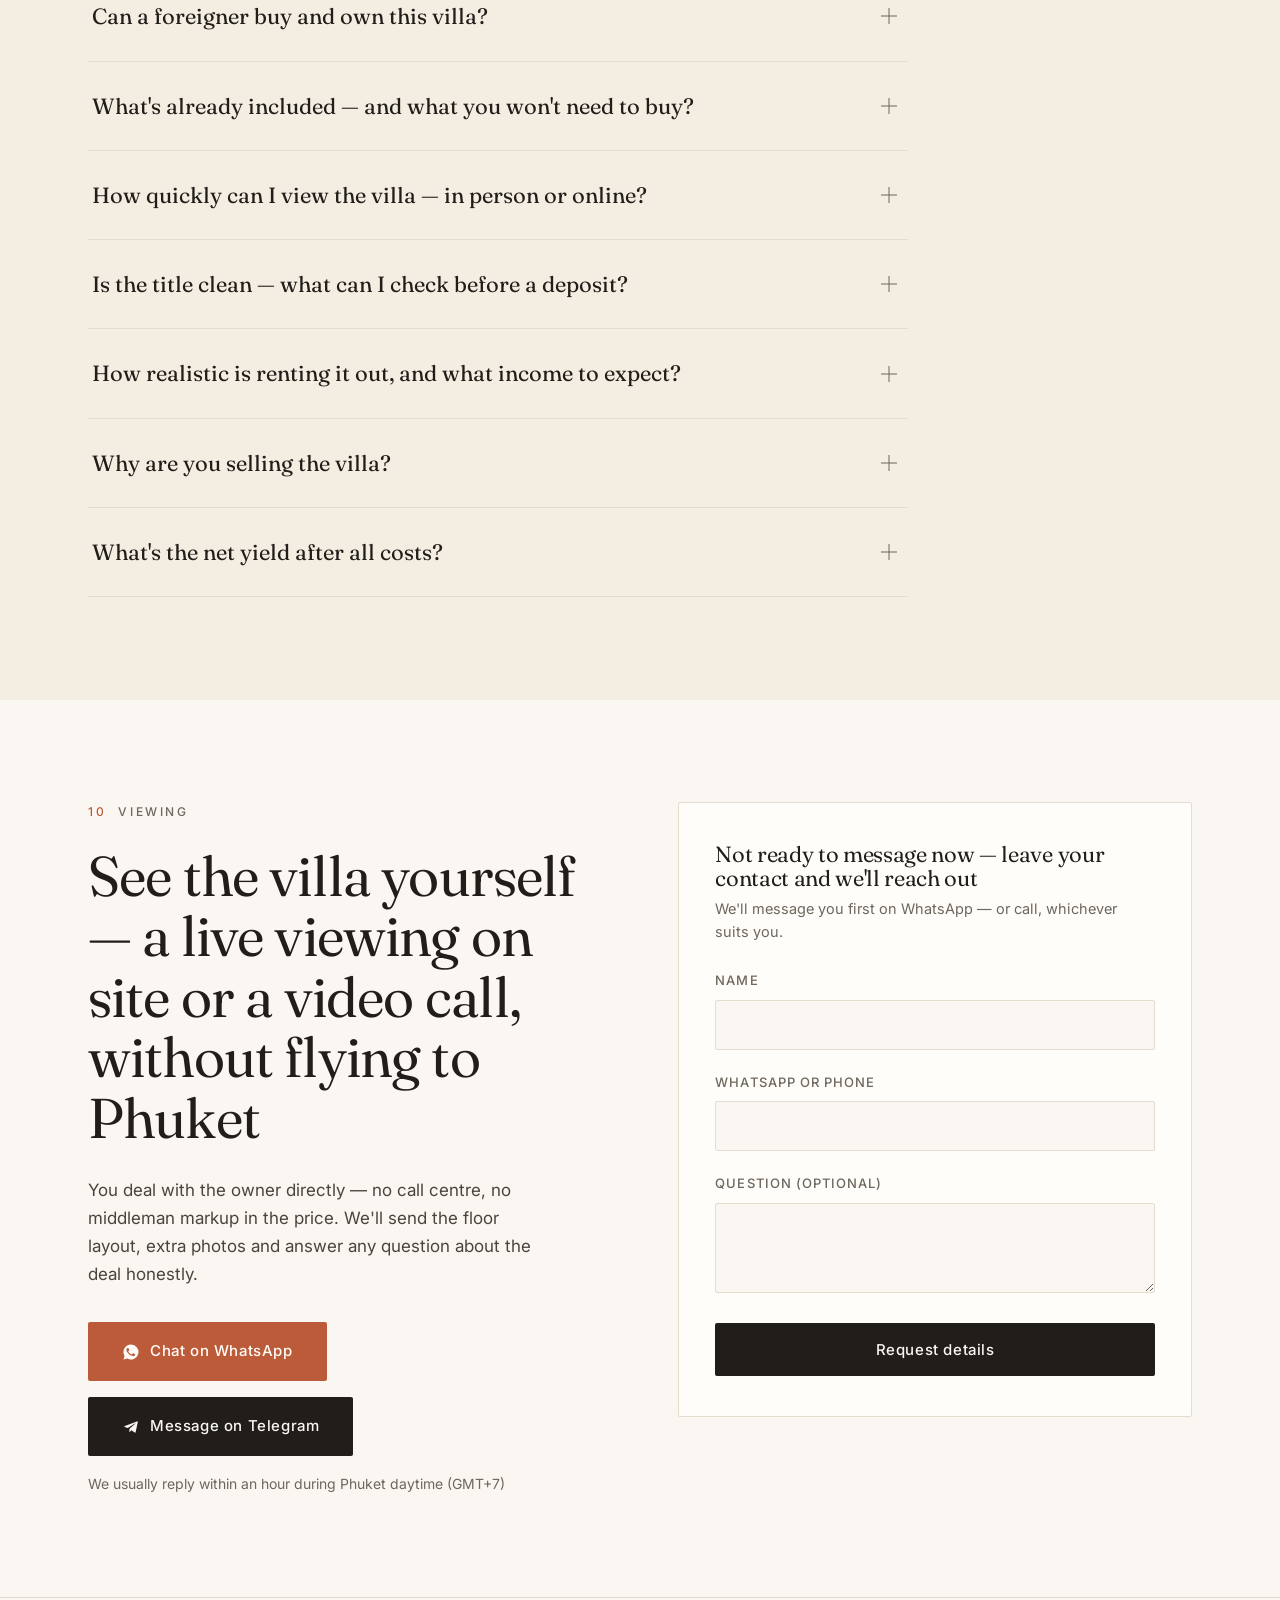
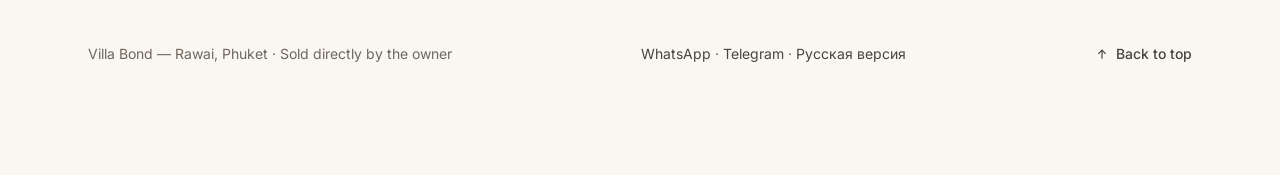
==== commit 181f95de: "Add back-to-top: floating button (appears on scroll) + footer link, so mobile users can return to to" ====
--- a/en.html
+++ b/en.html
@@ -27,7 +27,7 @@
   <link rel="preconnect" href="https://fonts.googleapis.com">
   <link rel="preconnect" href="https://fonts.gstatic.com" crossorigin>
   <link href="https://fonts.googleapis.com/css2?family=Fraunces:opsz,wght@9..144,340;9..144,380;9..144,450&family=Inter:wght@400;450;500&display=swap" rel="stylesheet">
-  <link rel="stylesheet" href="assets/styles.css?v=10">
+  <link rel="stylesheet" href="assets/styles.css?v=11">
   <link rel="preload" as="image" href="assets/img/poster.webp" fetchpriority="high">
   <script>if(!/noanim/.test(location.search))document.documentElement.classList.add('js');</script>
 
@@ -544,6 +544,7 @@
   <div class="container">
     <span>Villa Bond — Rawai, Phuket · Sold directly by the owner</span>
     <span><a href="https://wa.me/6282147551770" target="_blank" rel="noopener" data-wa="footer">WhatsApp</a> · <a href="https://t.me/VillaBondPhuket" target="_blank" rel="noopener" data-tg="footer">Telegram</a> · <a href="index.html" hreflang="ru">Русская версия</a></span>
+    <a class="footer-top" href="#top"><svg viewBox="0 0 24 24" aria-hidden="true"><path d="M12 4 5 11l1.4 1.4L11 7.8V20h2V7.8l4.6 4.6L19 11z"/></svg>Back to top</a>
   </div>
 </footer>
 
@@ -554,6 +555,10 @@
     Chat on WhatsApp
   </a>
 </div>
+
+<button class="to-top" type="button" aria-label="Back to top">
+  <svg viewBox="0 0 24 24" aria-hidden="true"><path d="M12 4 5 11l1.4 1.4L11 7.8V20h2V7.8l4.6 4.6L19 11z"/></svg>
+</button>
 
 <!-- Lightbox -->
 <div class="lightbox" role="dialog" aria-modal="true" aria-label="Photo viewer">
@@ -564,6 +569,6 @@
   <span class="lb-count num"></span>
 </div>
 
-<script src="assets/script.js?v=8" defer></script>
+<script src="assets/script.js?v=9" defer></script>
 </body>
 </html>
--- a/assets/styles.css
+++ b/assets/styles.css
@@ -518,6 +518,33 @@
 }
 .sticky-wa.visible { transform: translateY(0); }
 .sticky-wa .btn { width: 100%; justify-content: center; box-shadow: 0 8px 28px rgba(33, 30, 26, 0.22); }
+
+/* ---------- Back to top (floating) ---------- */
+.to-top {
+  position: fixed; z-index: 55; right: 16px; bottom: 24px; padding: 0;
+  width: 46px; height: 46px; border-radius: 50%;
+  display: grid; place-items: center; cursor: pointer;
+  background: rgba(33, 30, 26, 0.72); color: var(--white);
+  border: 1px solid rgba(255, 253, 249, 0.22);
+  -webkit-backdrop-filter: blur(8px); backdrop-filter: blur(8px);
+  box-shadow: 0 6px 22px rgba(33, 30, 26, 0.3);
+  opacity: 0; visibility: hidden; transform: translateY(10px);
+  transition: opacity 0.35s var(--ease), transform 0.35s var(--ease), visibility 0.35s, background 0.3s;
+}
+.to-top.visible { opacity: 1; visibility: visible; transform: translateY(0); }
+.to-top svg { width: 20px; height: 20px; fill: currentColor; }
+.to-top:hover { background: rgba(33, 30, 26, 0.92); }
+.to-top:active { transform: scale(0.93); }
+body.menu-open .to-top { opacity: 0; visibility: hidden; }
+@media (max-width: 900px) { .to-top { bottom: 84px; } } /* над плавающей кнопкой WhatsApp */
+
+/* Ссылка «Наверх» в подвале */
+.footer-top {
+  display: inline-flex; align-items: center; gap: 7px;
+  font-weight: 500; color: var(--ink-soft) !important;
+}
+.footer-top svg { width: 14px; height: 14px; fill: currentColor; }
+.footer-top:hover { color: var(--accent-dark) !important; }
 
 /* ---------- Story photo slider ---------- */
 .story-slider { position: relative; border-radius: var(--radius); overflow: hidden; background: #1a1713; }
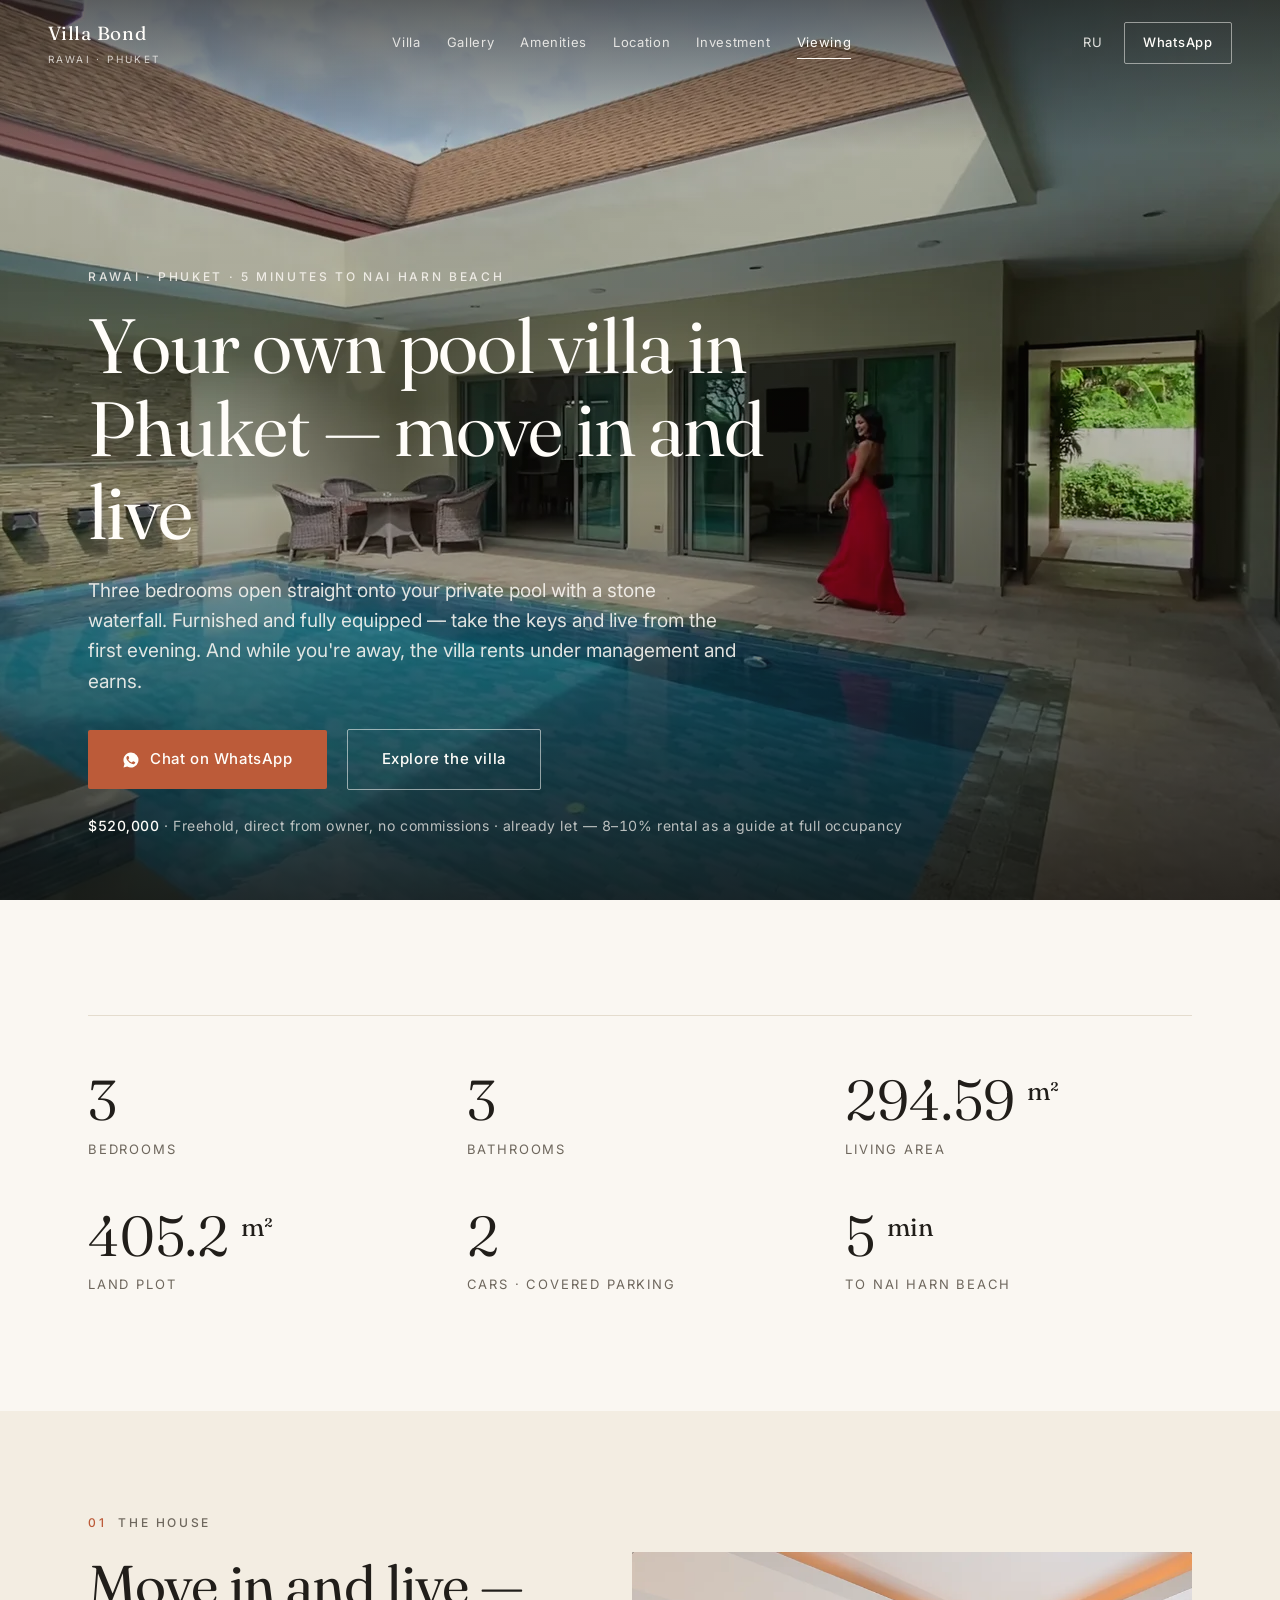
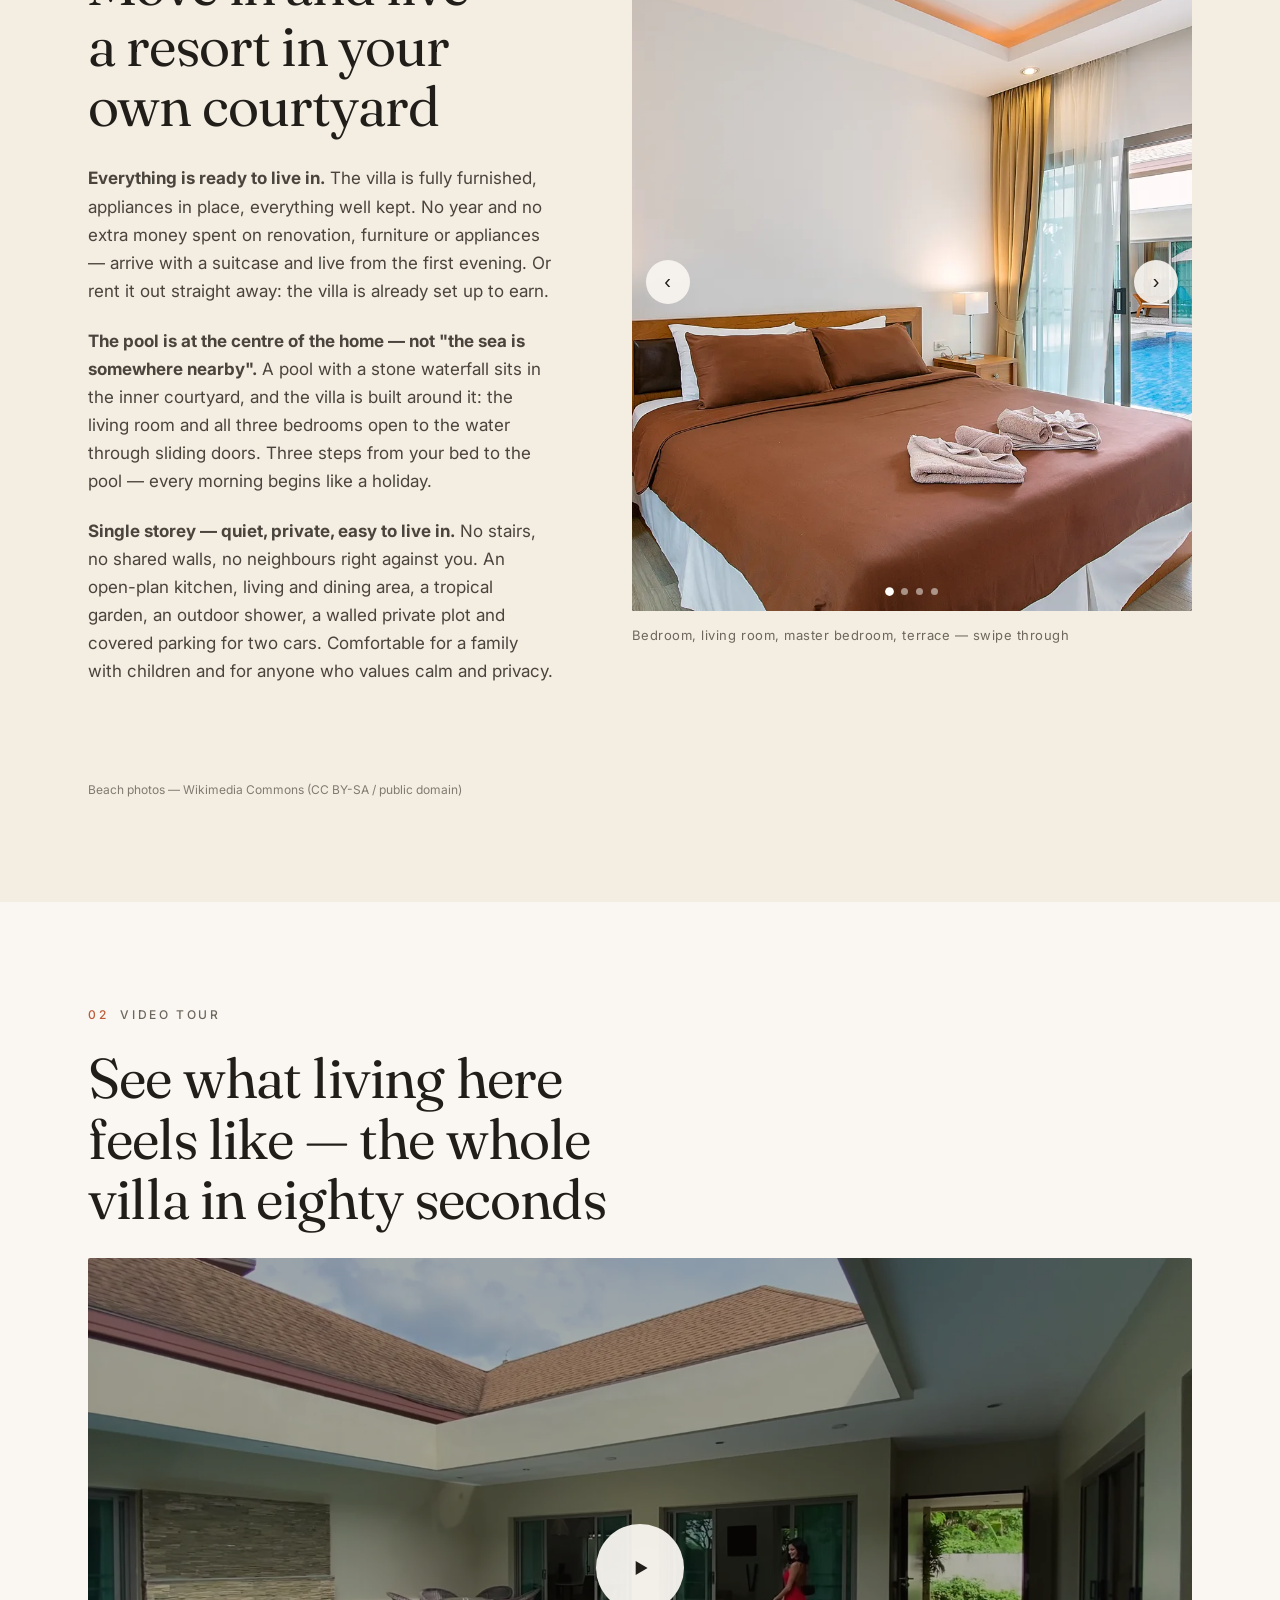
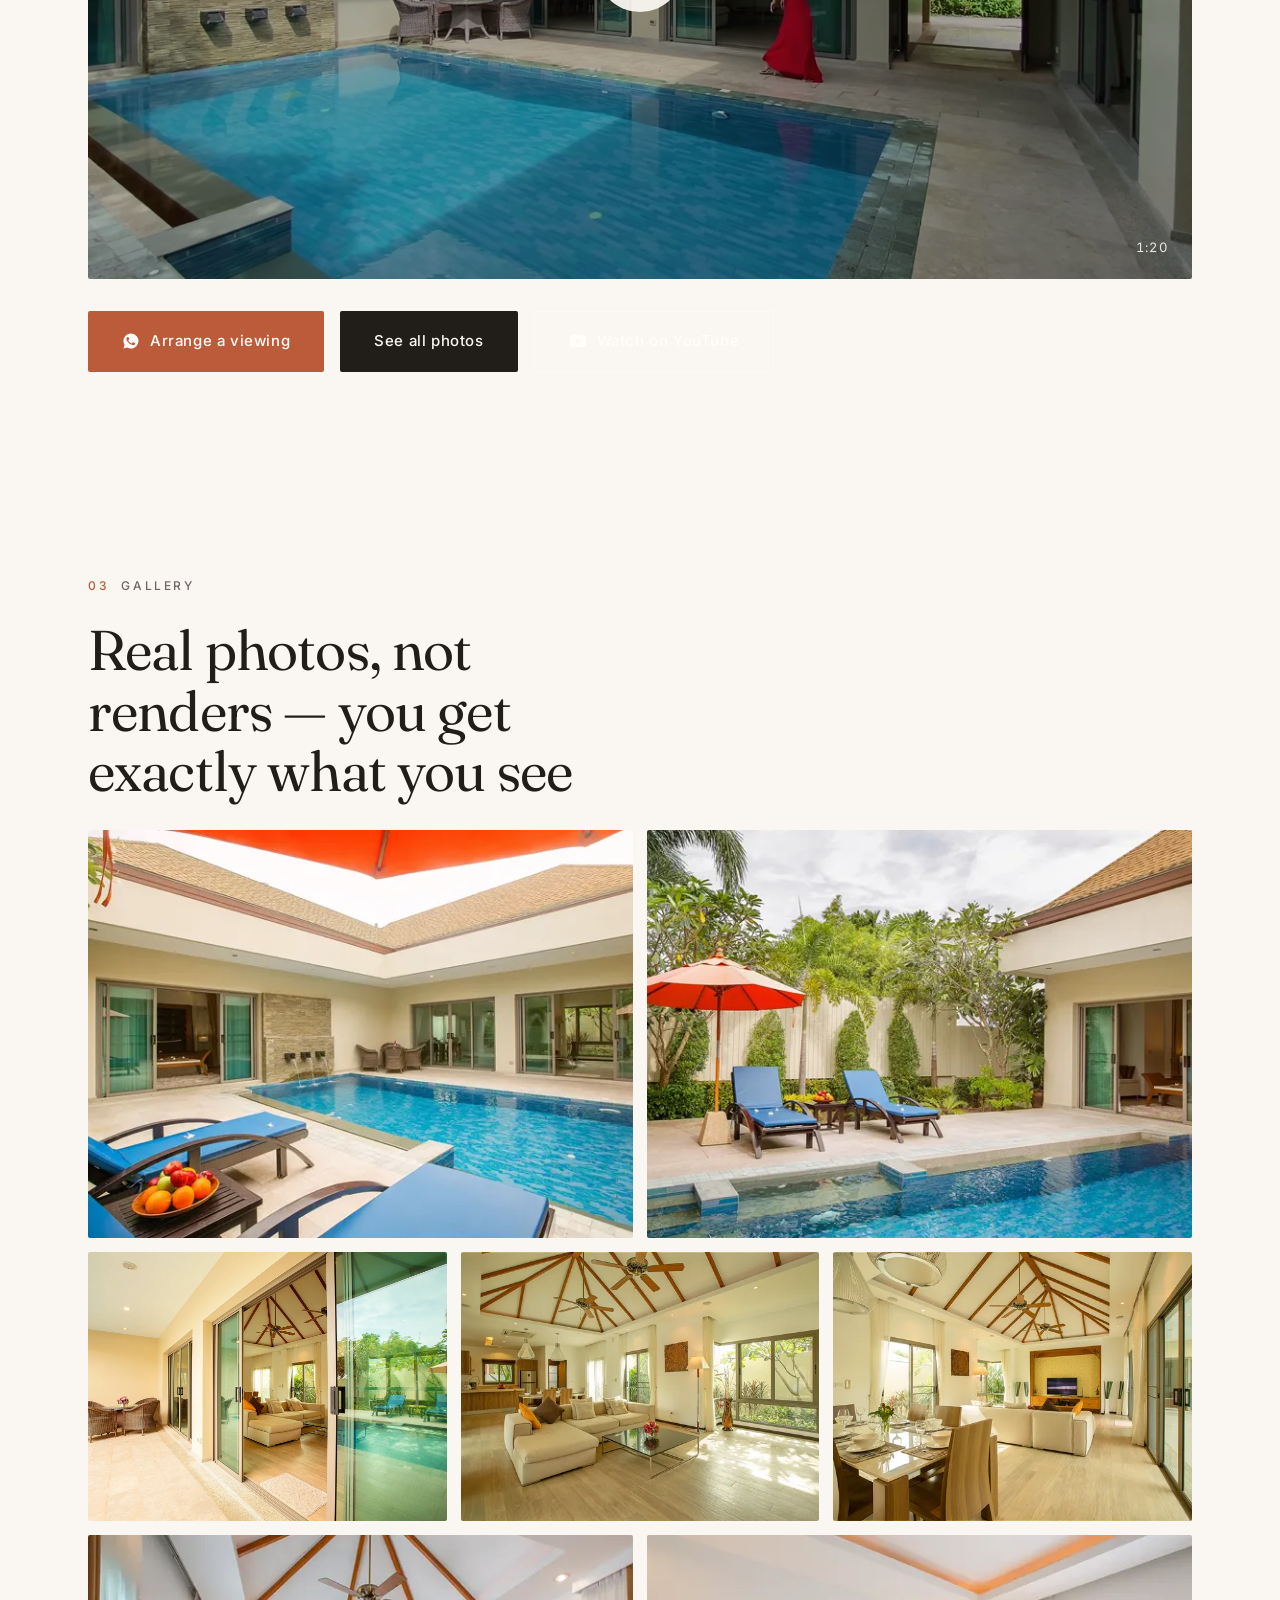
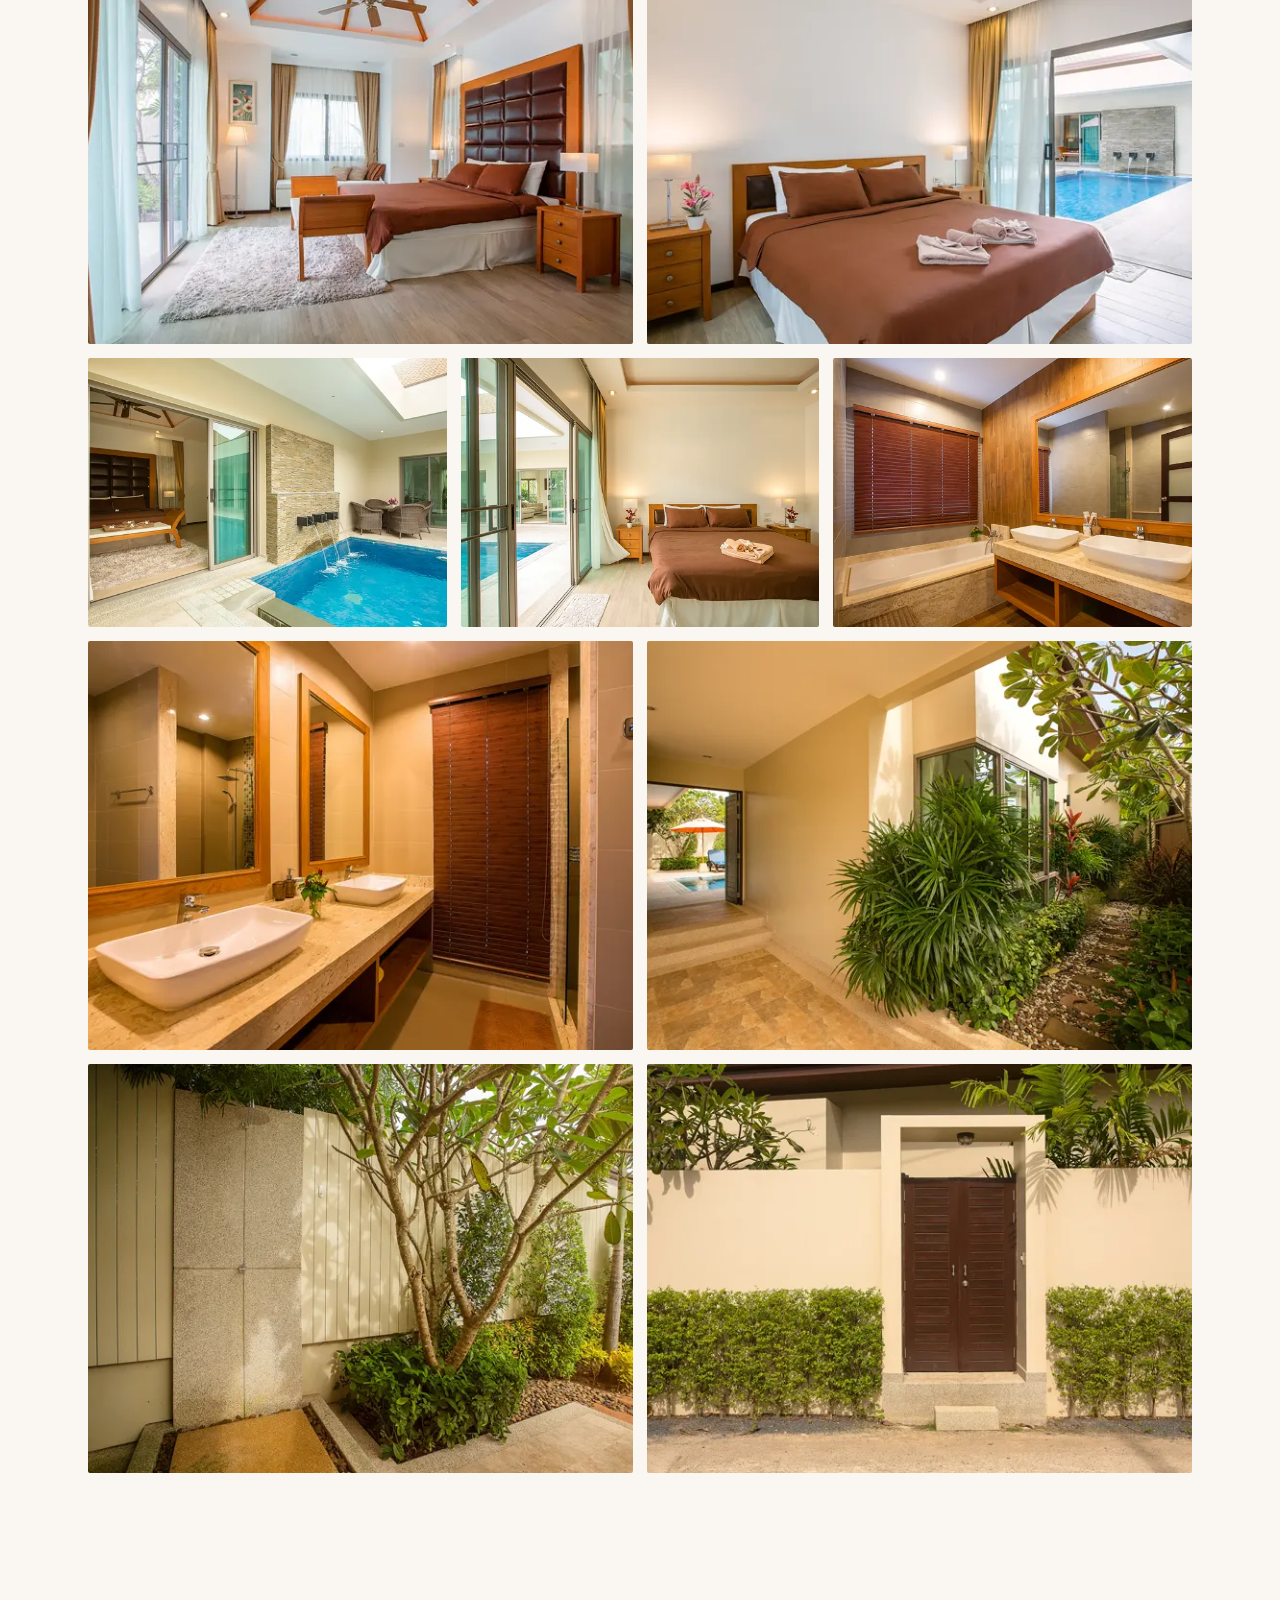
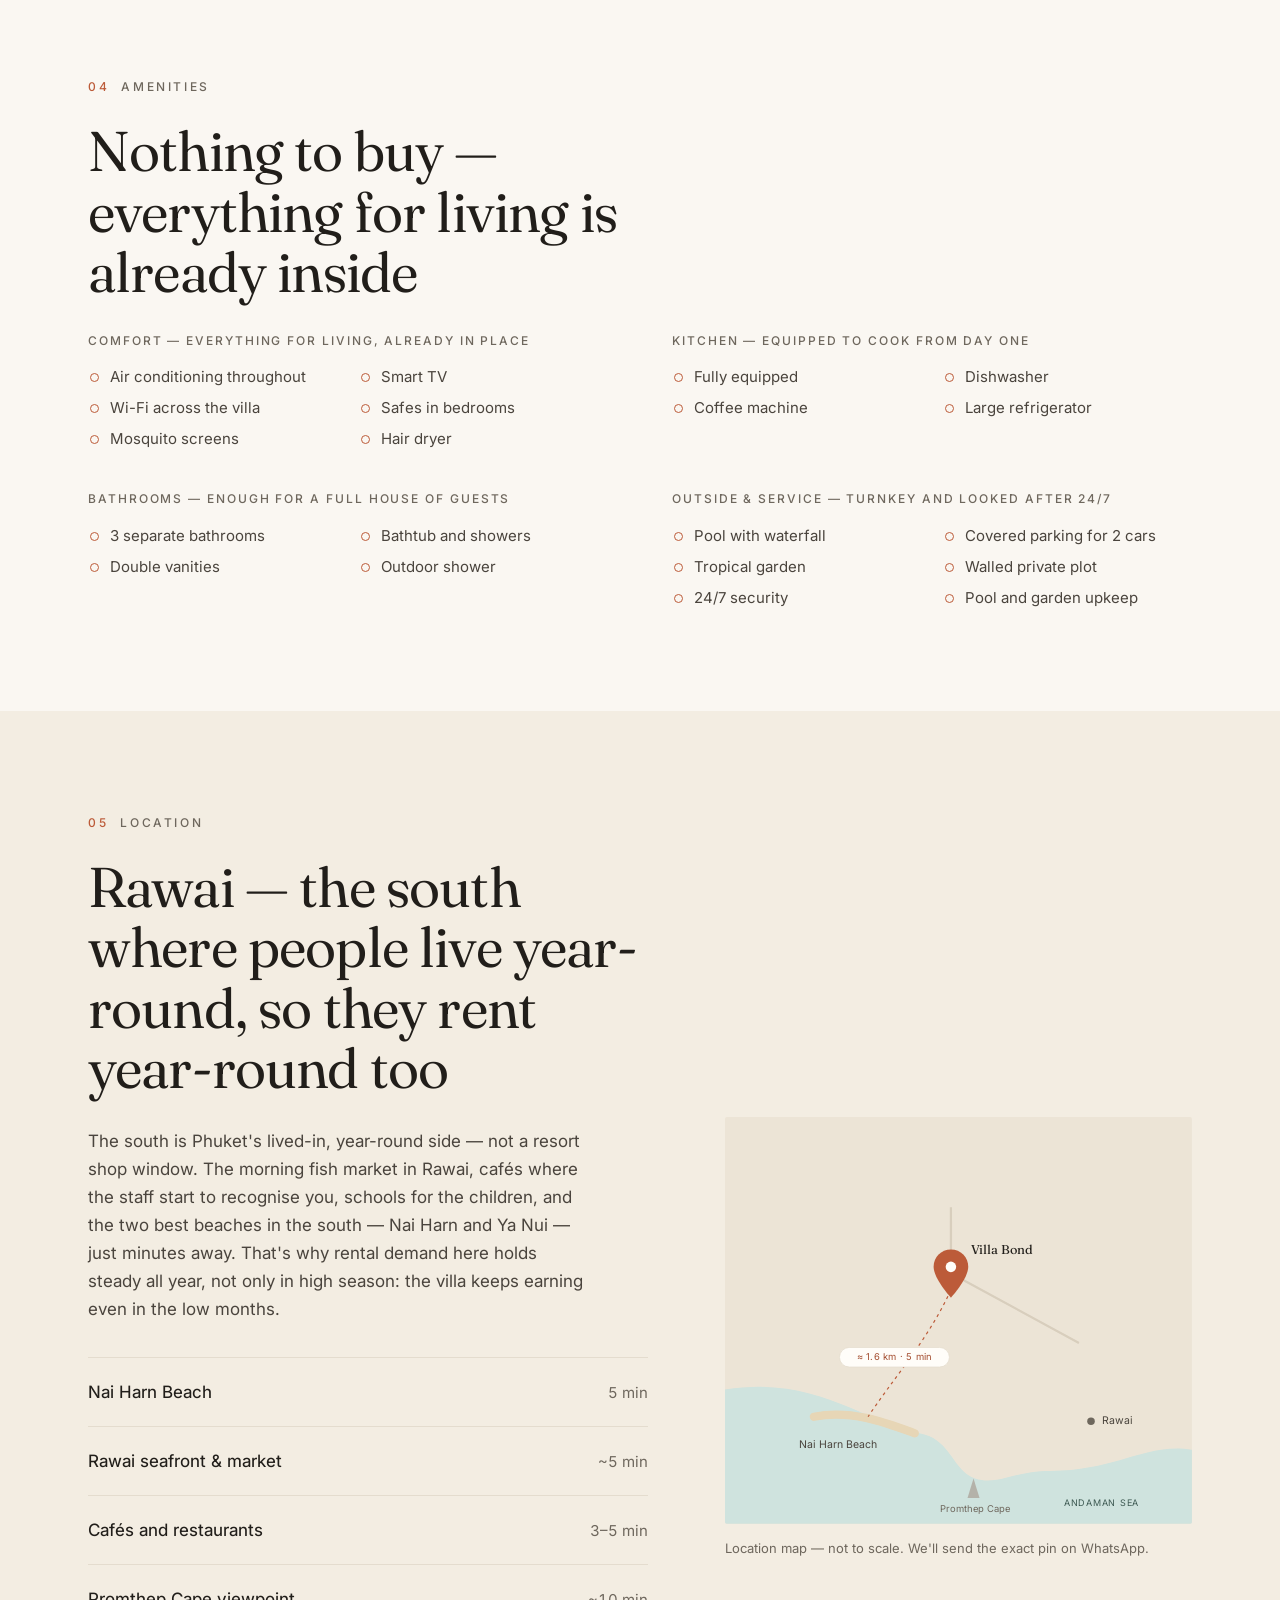
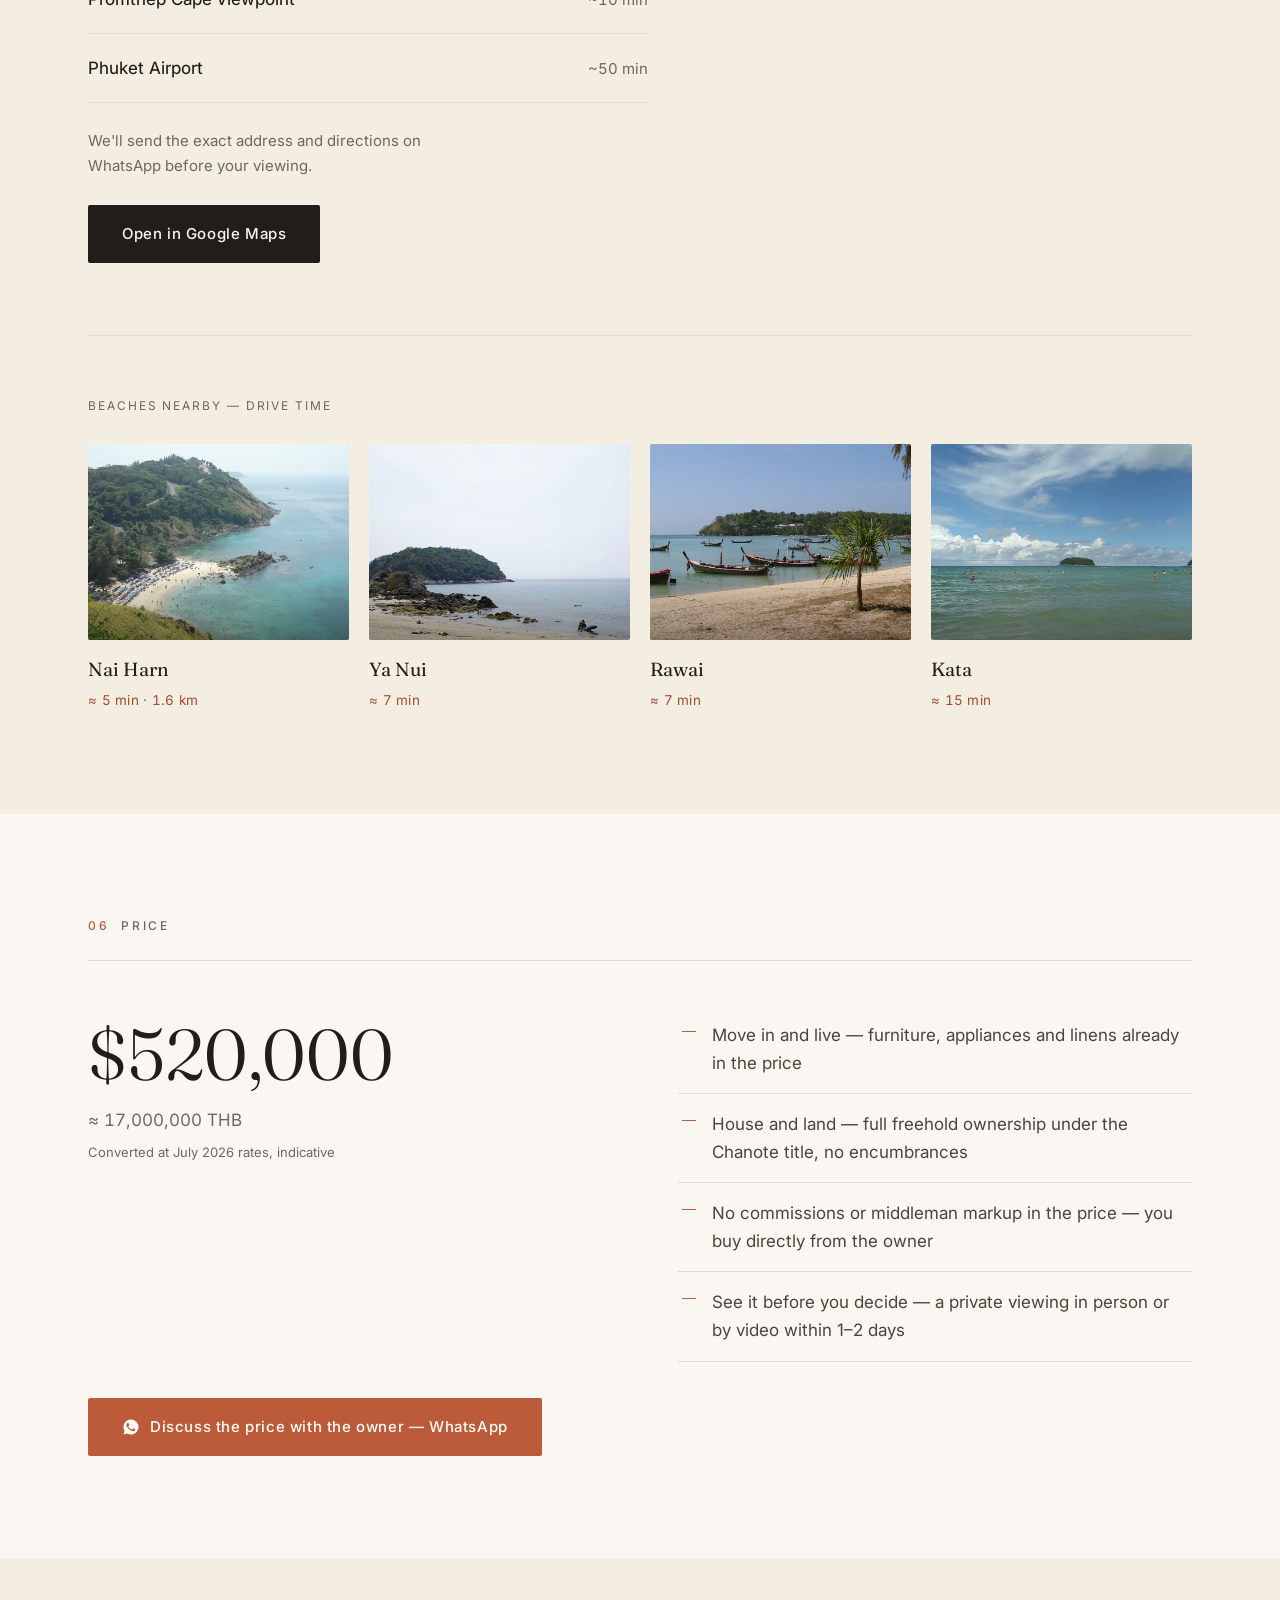
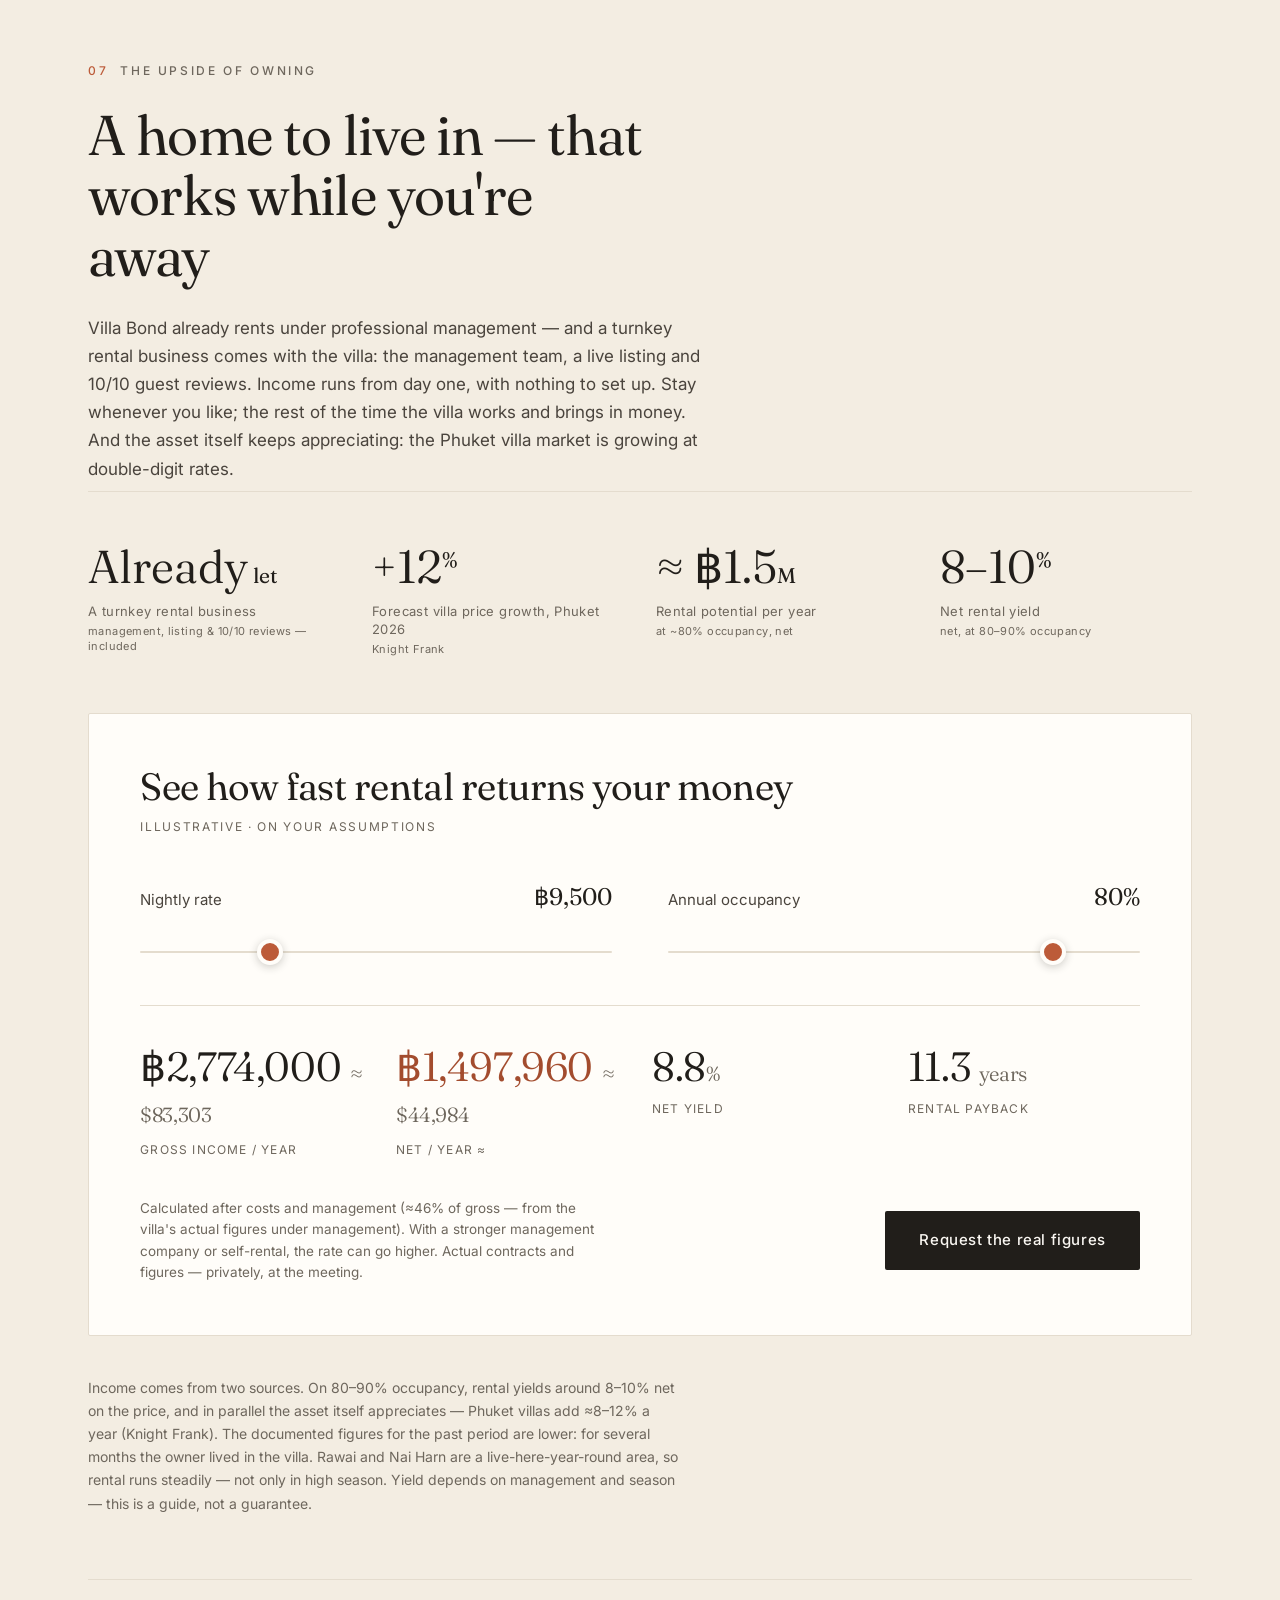
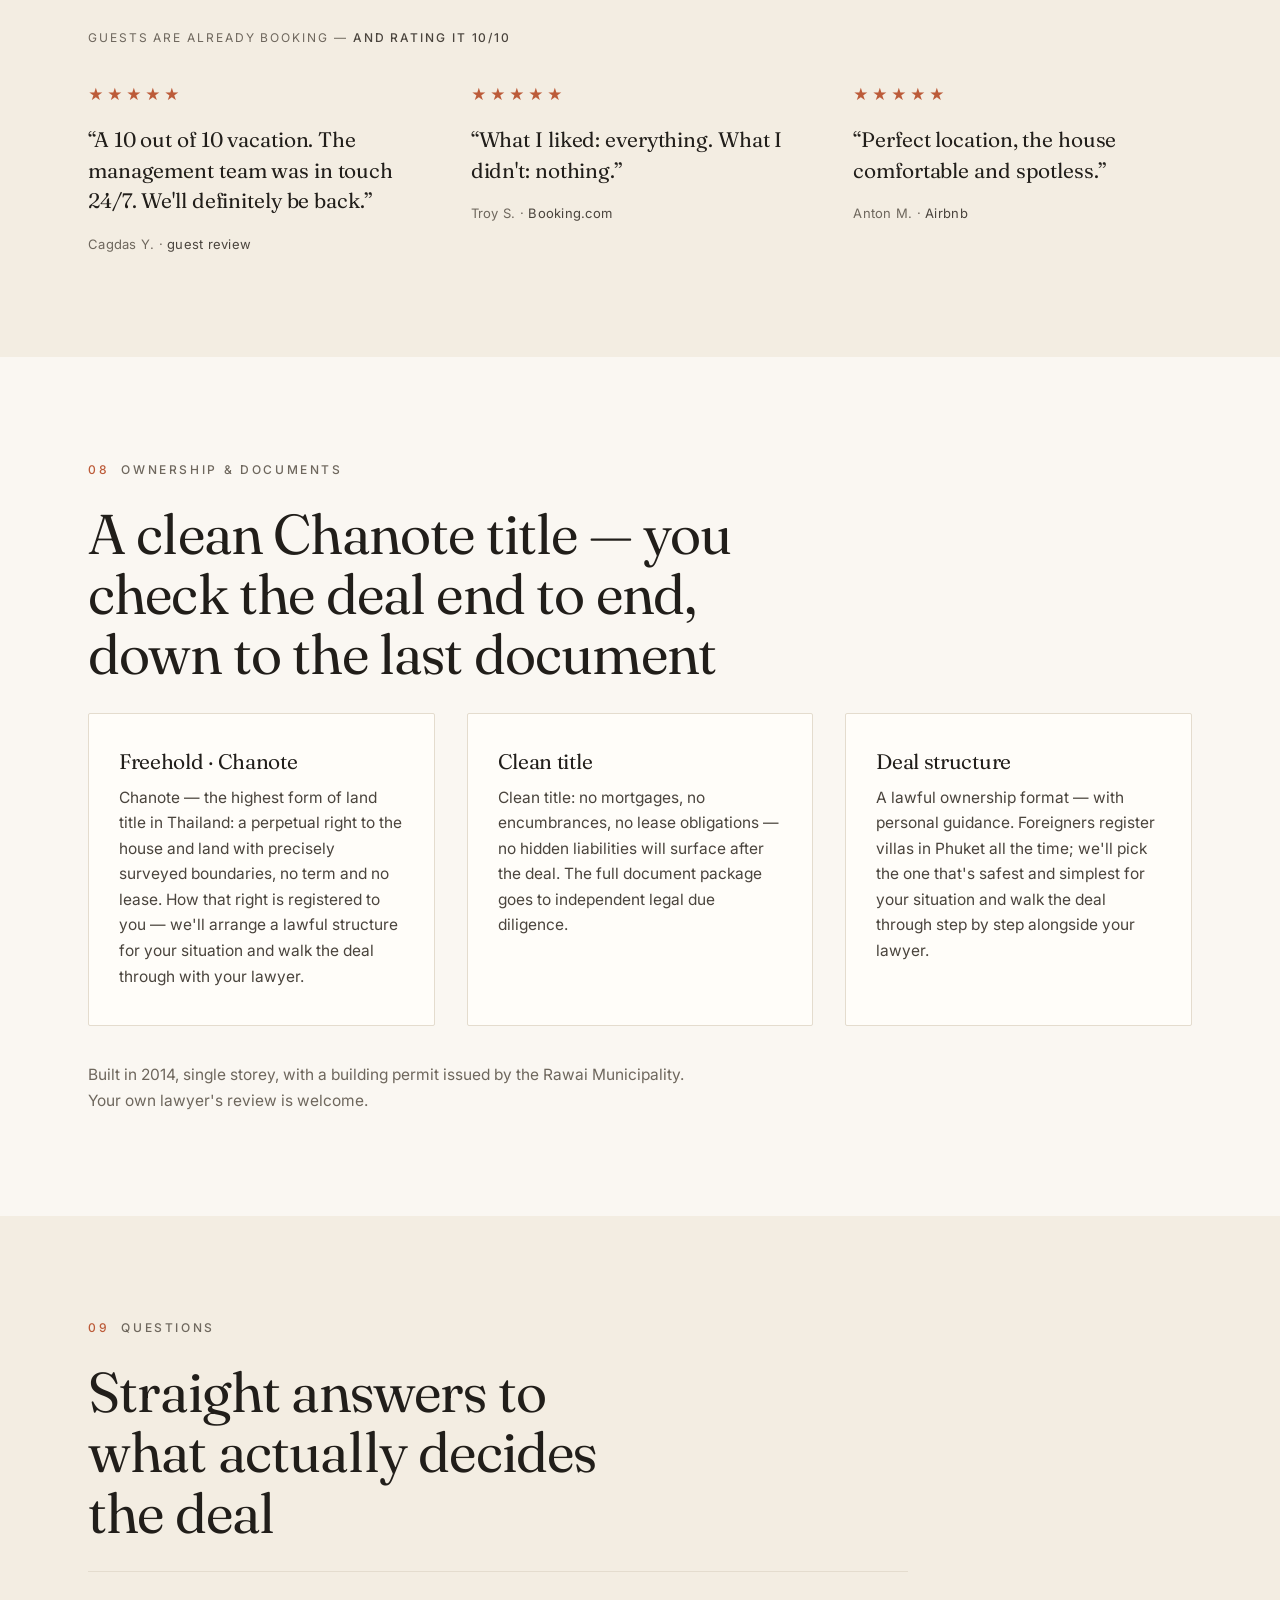
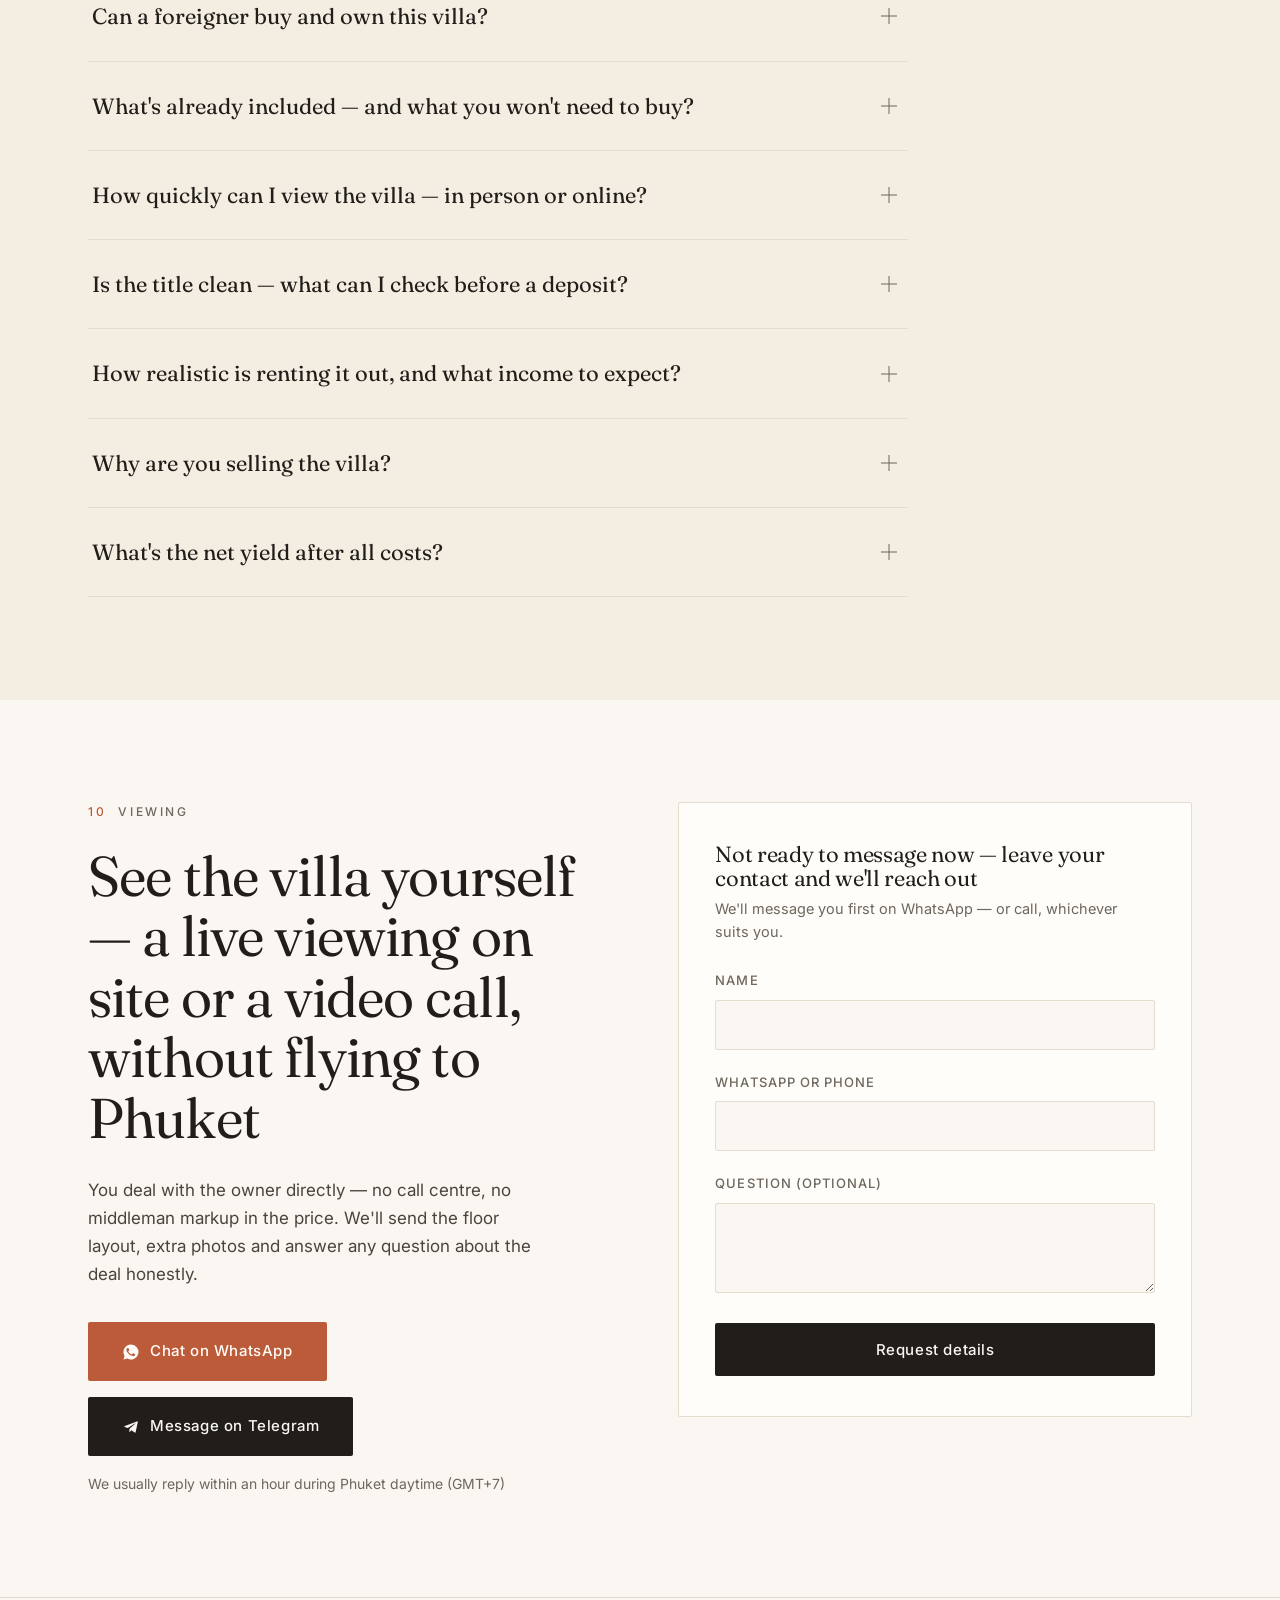
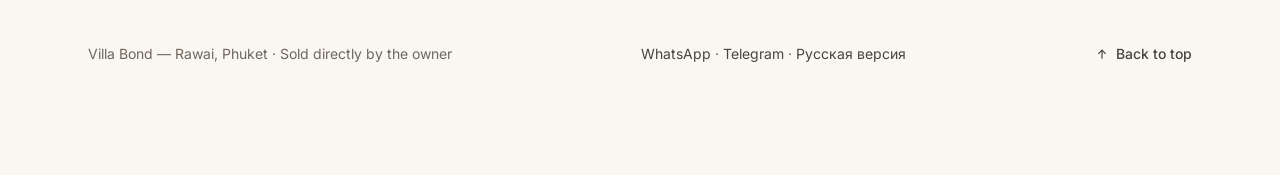
==== commit 73c4c829: "Hero video: preload=auto for instant autoplay on capable devices (Low Power Mode still blocks it at " ====
--- a/en.html
+++ b/en.html
@@ -123,7 +123,7 @@
 <!-- ======================= HERO ======================= -->
 <section class="hero" id="top">
   <div class="hero-media">
-    <video autoplay muted loop playsinline preload="none" poster="assets/img/poster.webp" aria-label="Villa video: pool, living room, bedrooms">
+    <video autoplay muted loop playsinline preload="auto" poster="assets/img/poster.webp" aria-label="Villa video: pool, living room, bedrooms">
       <source src="assets/video/hero.mp4" type="video/mp4">
     </video>
   </div>
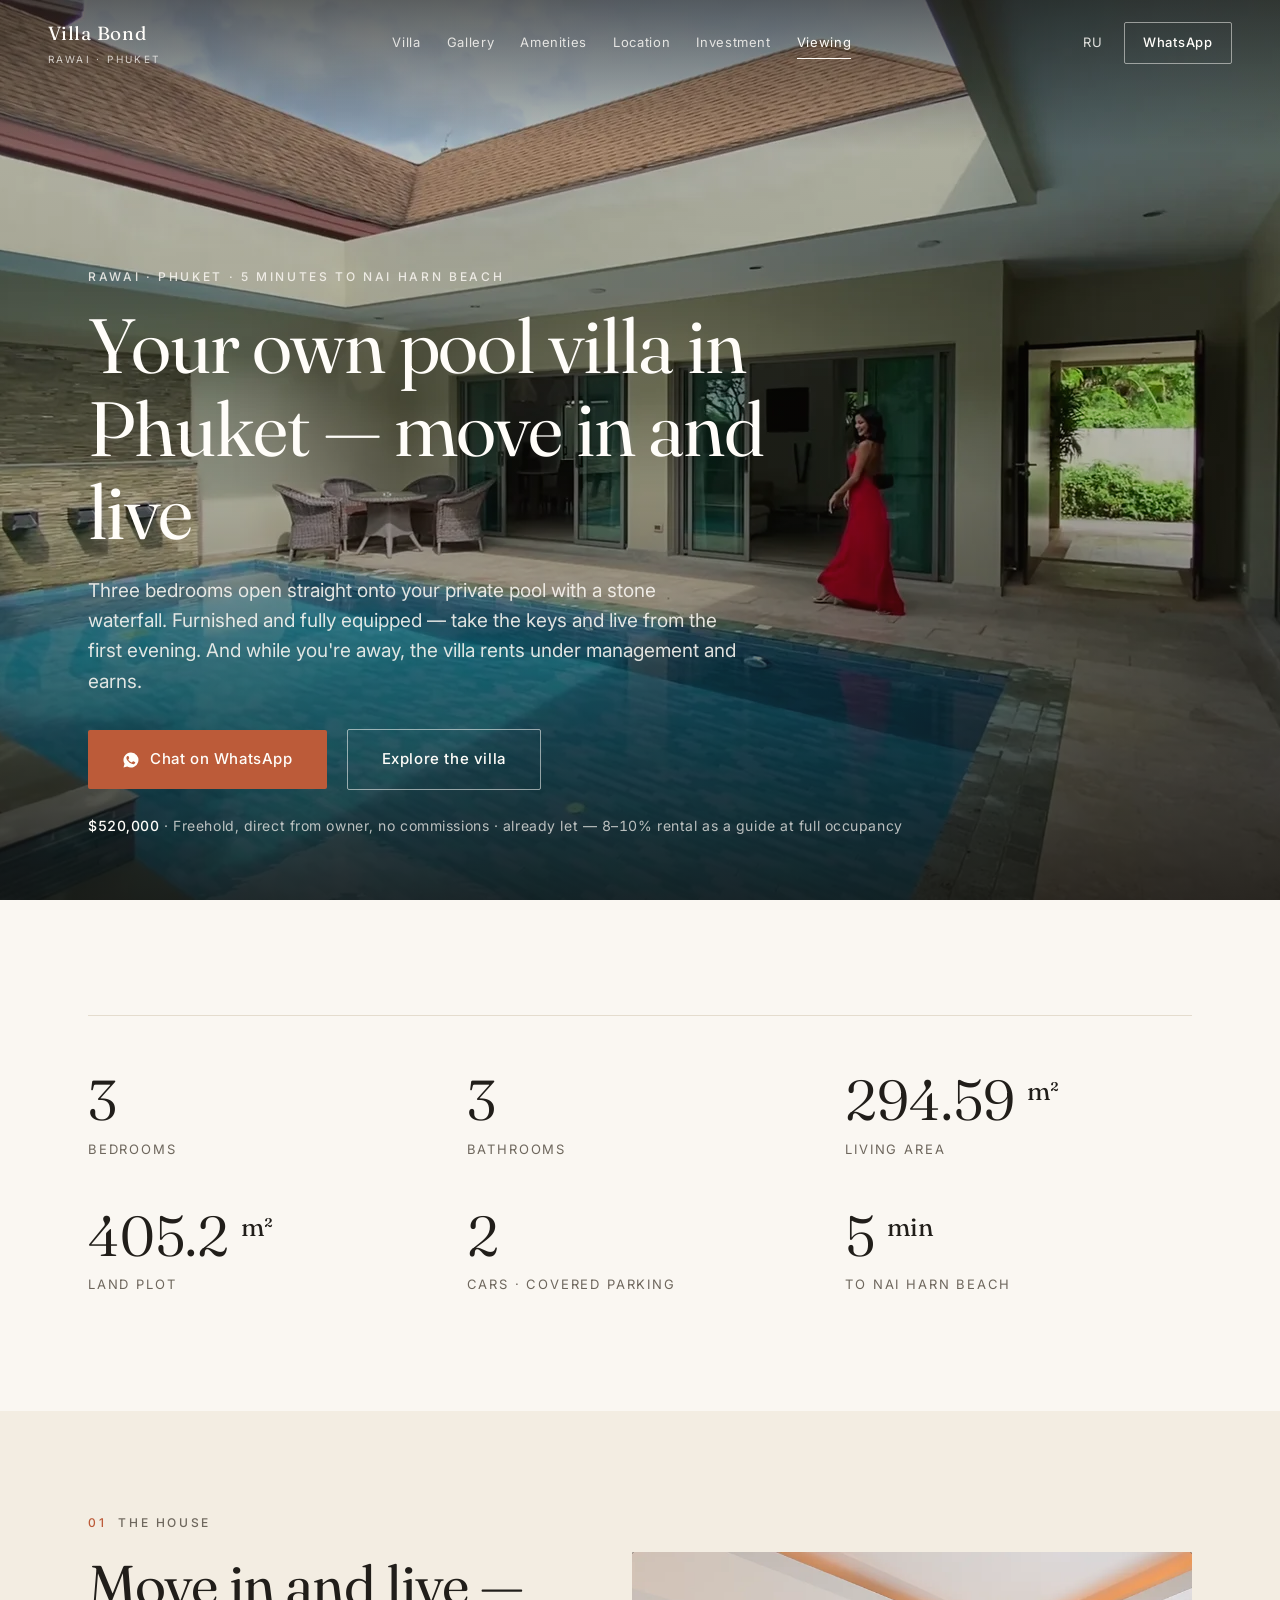
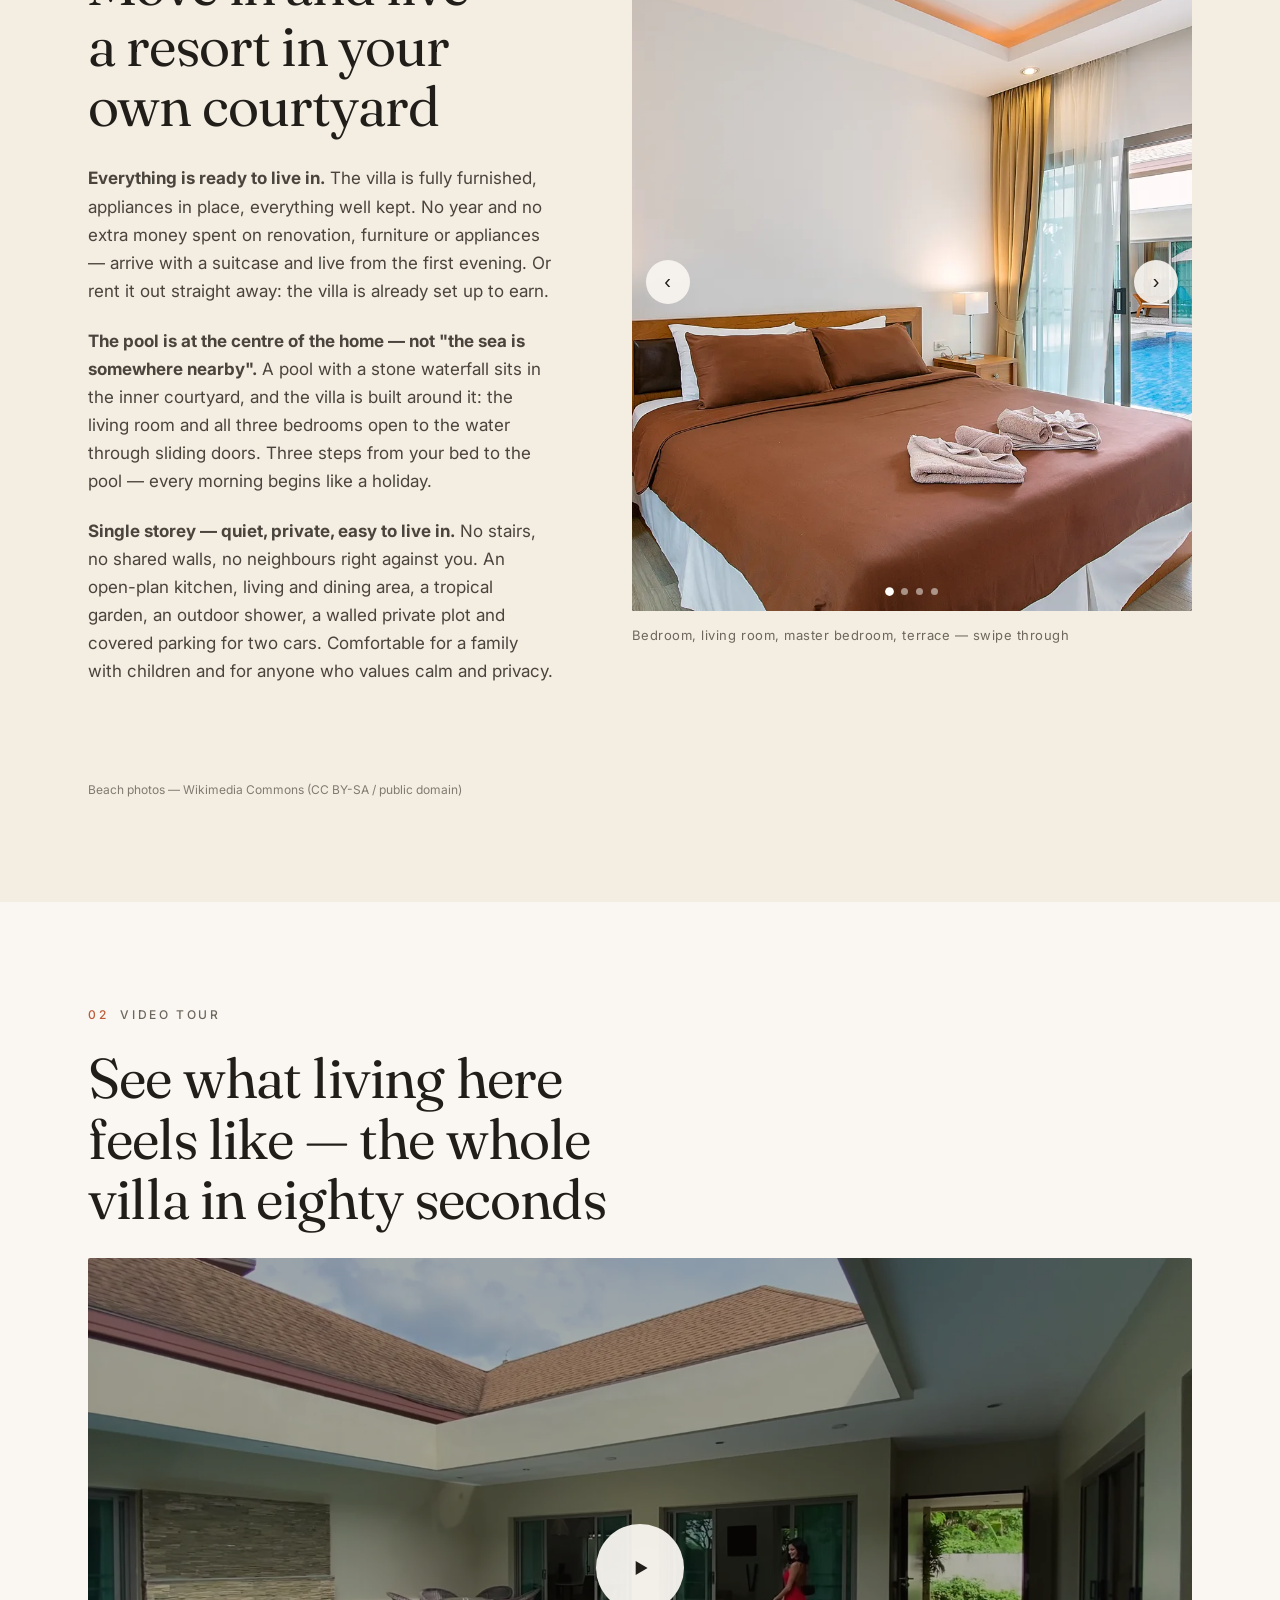
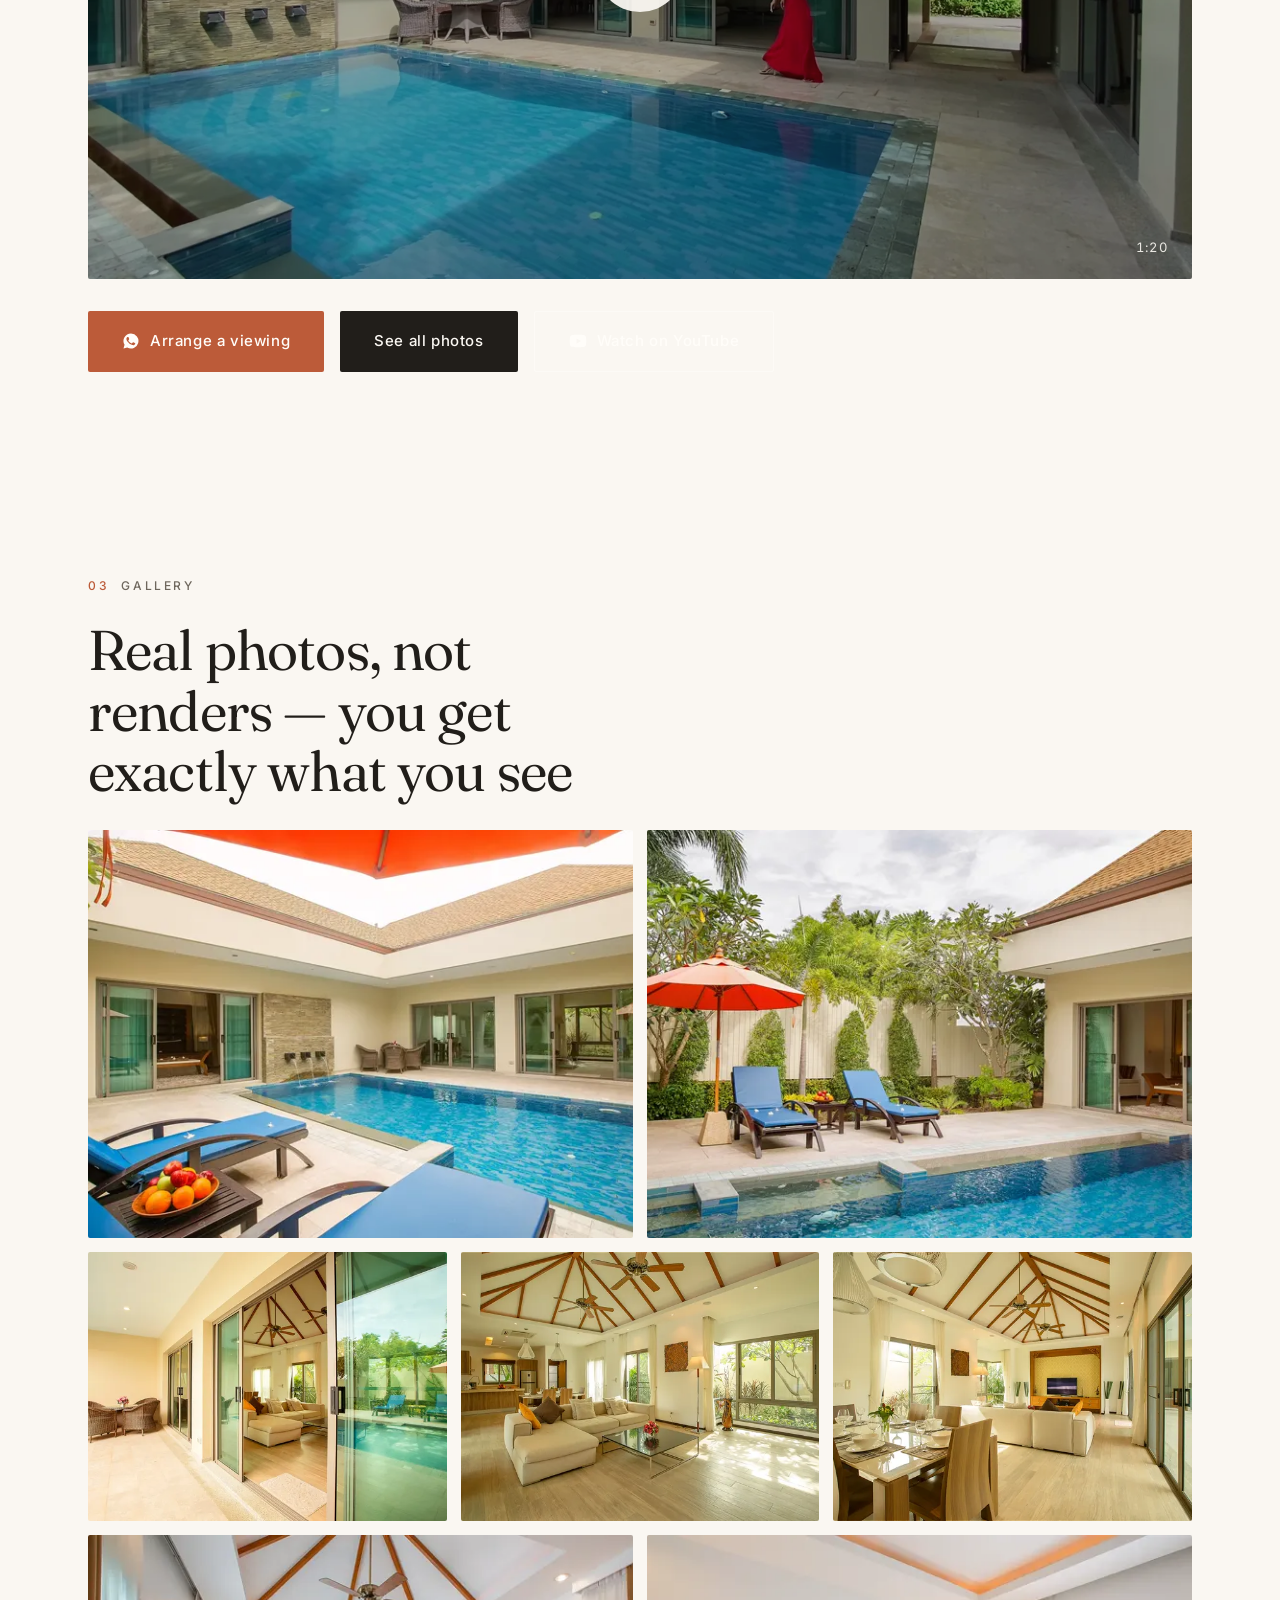
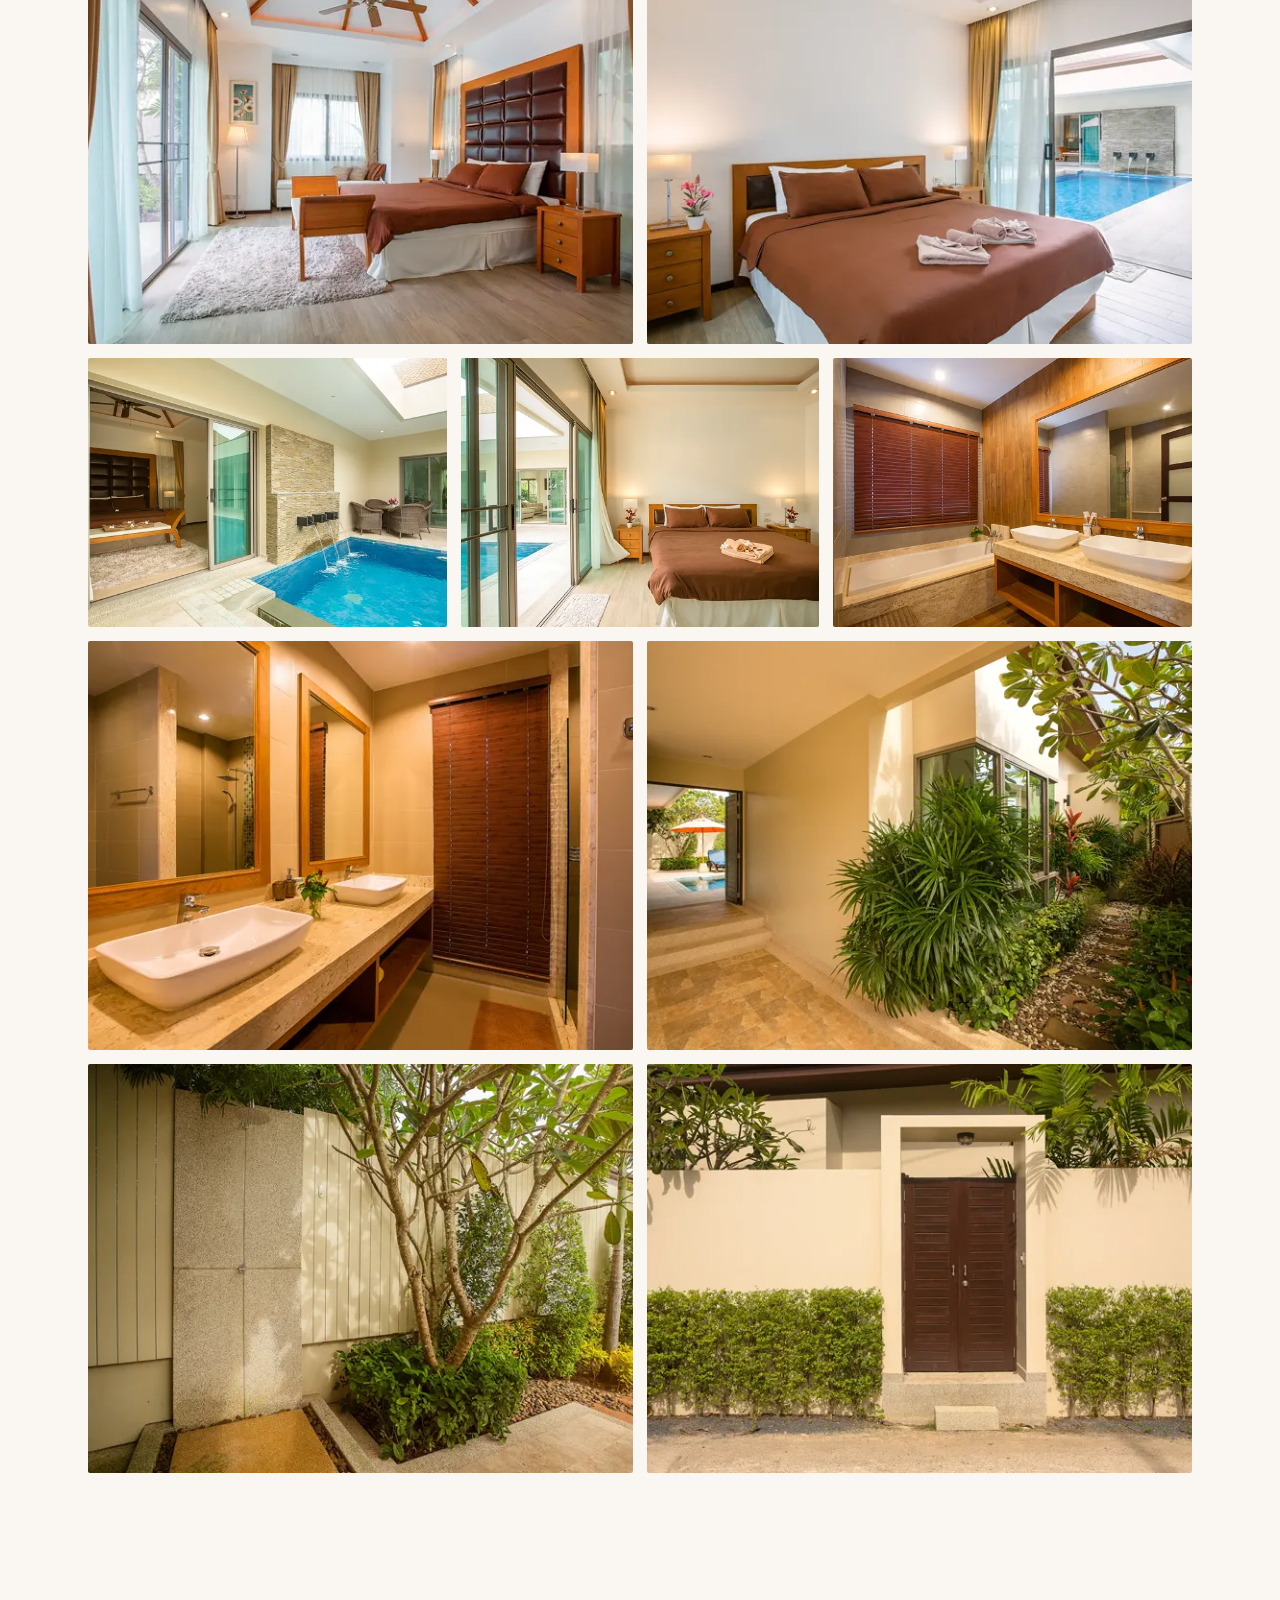
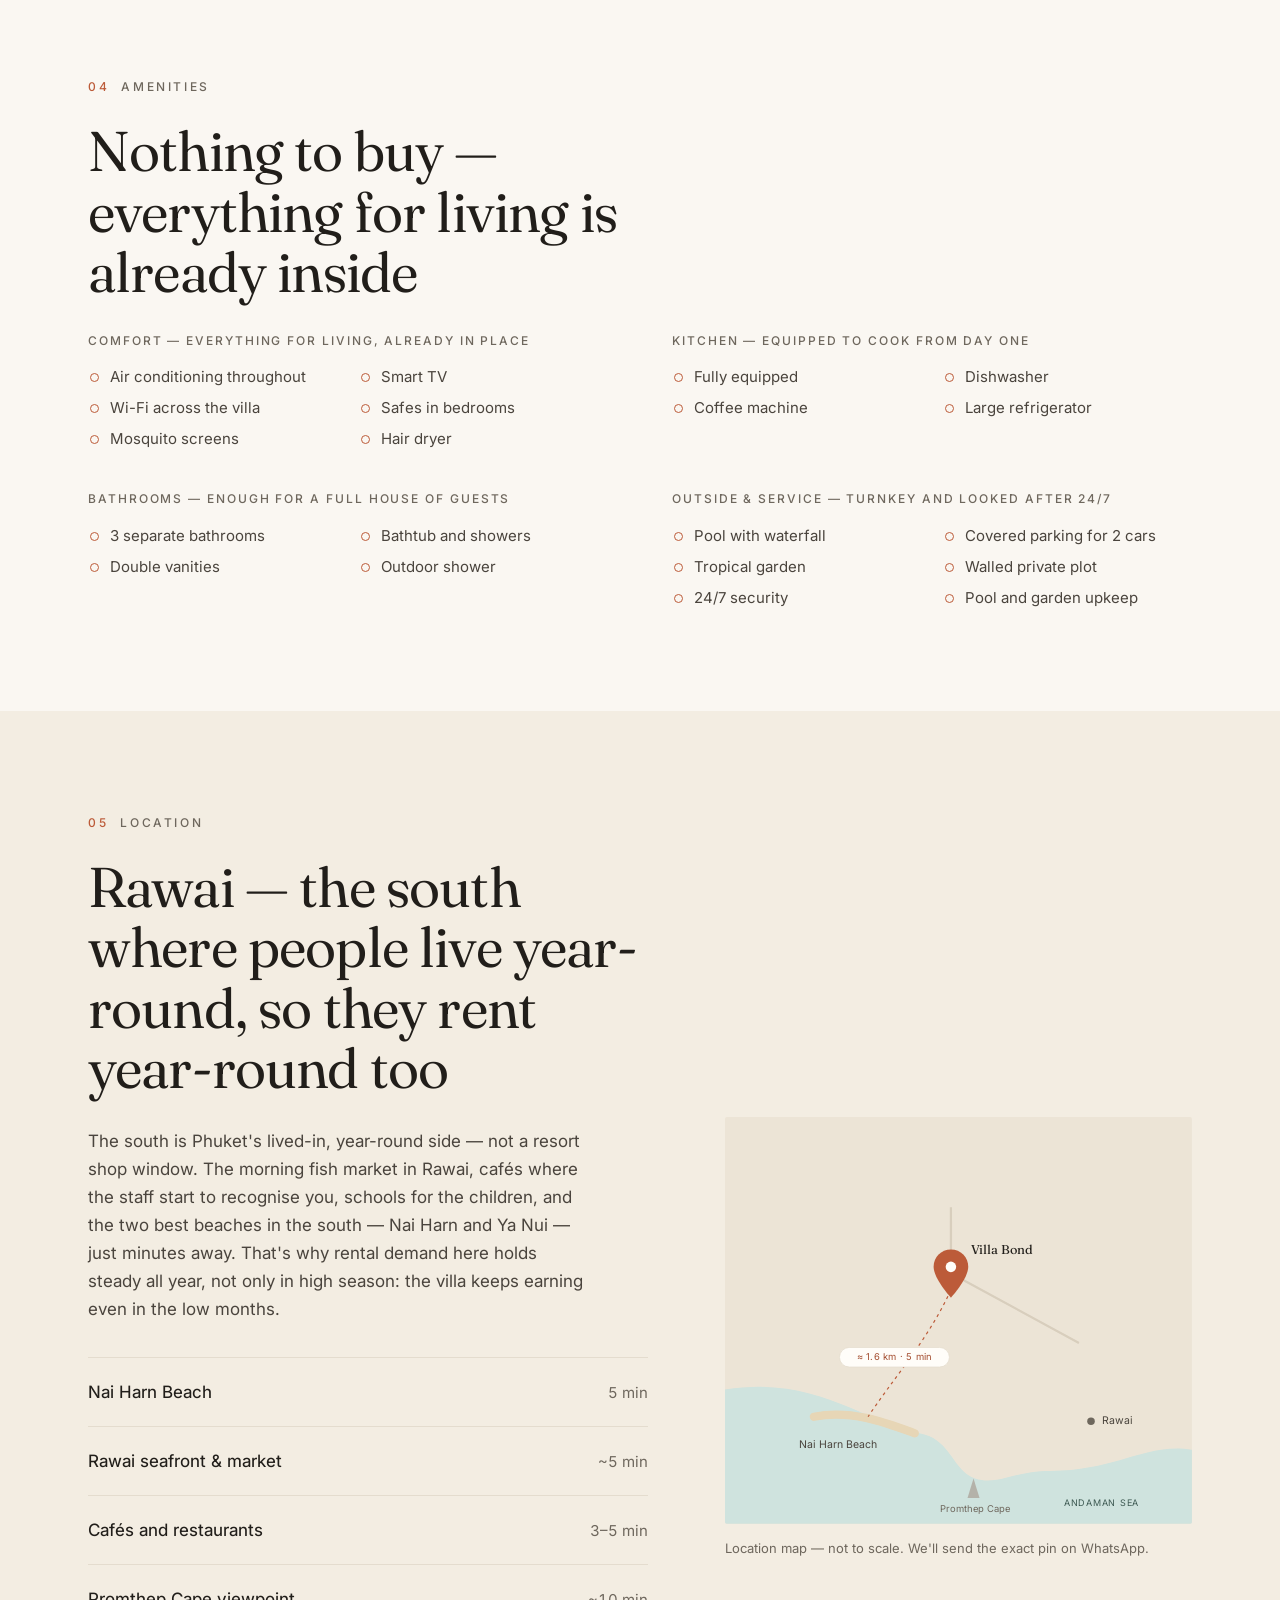
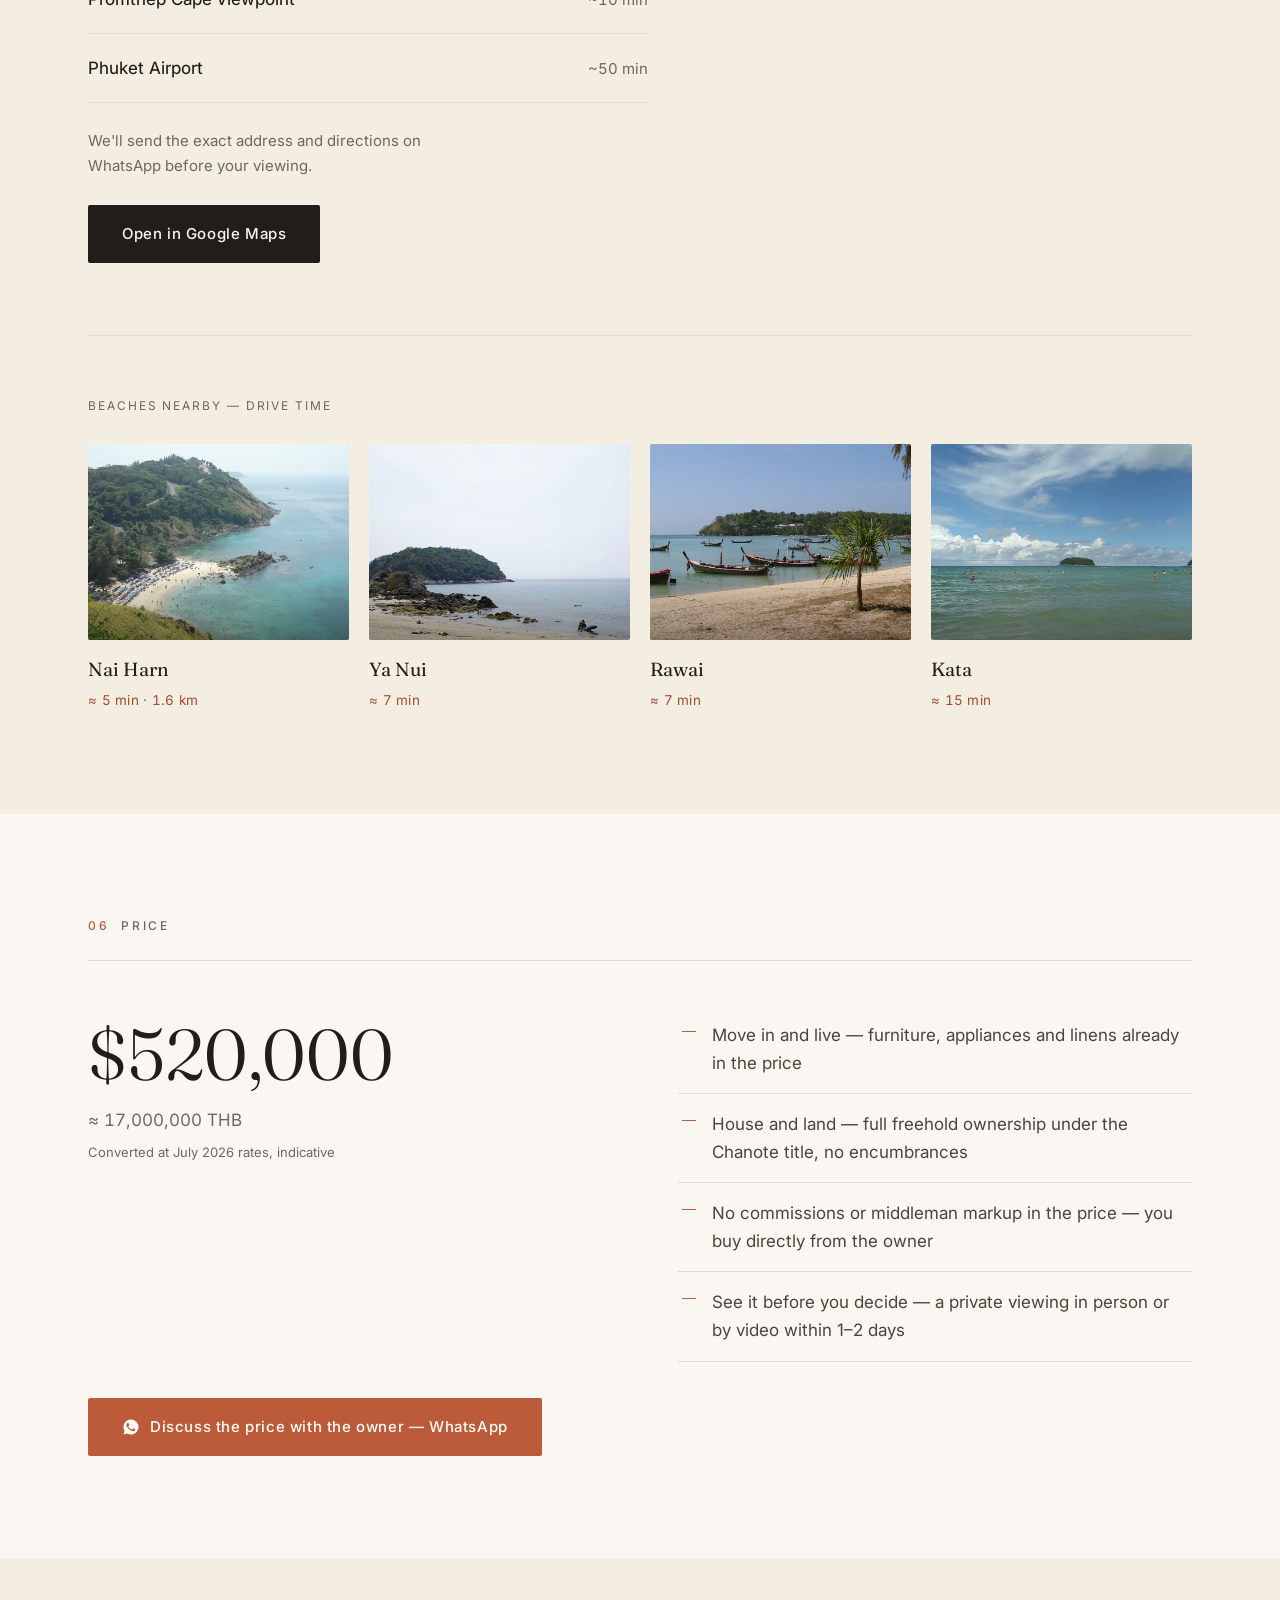
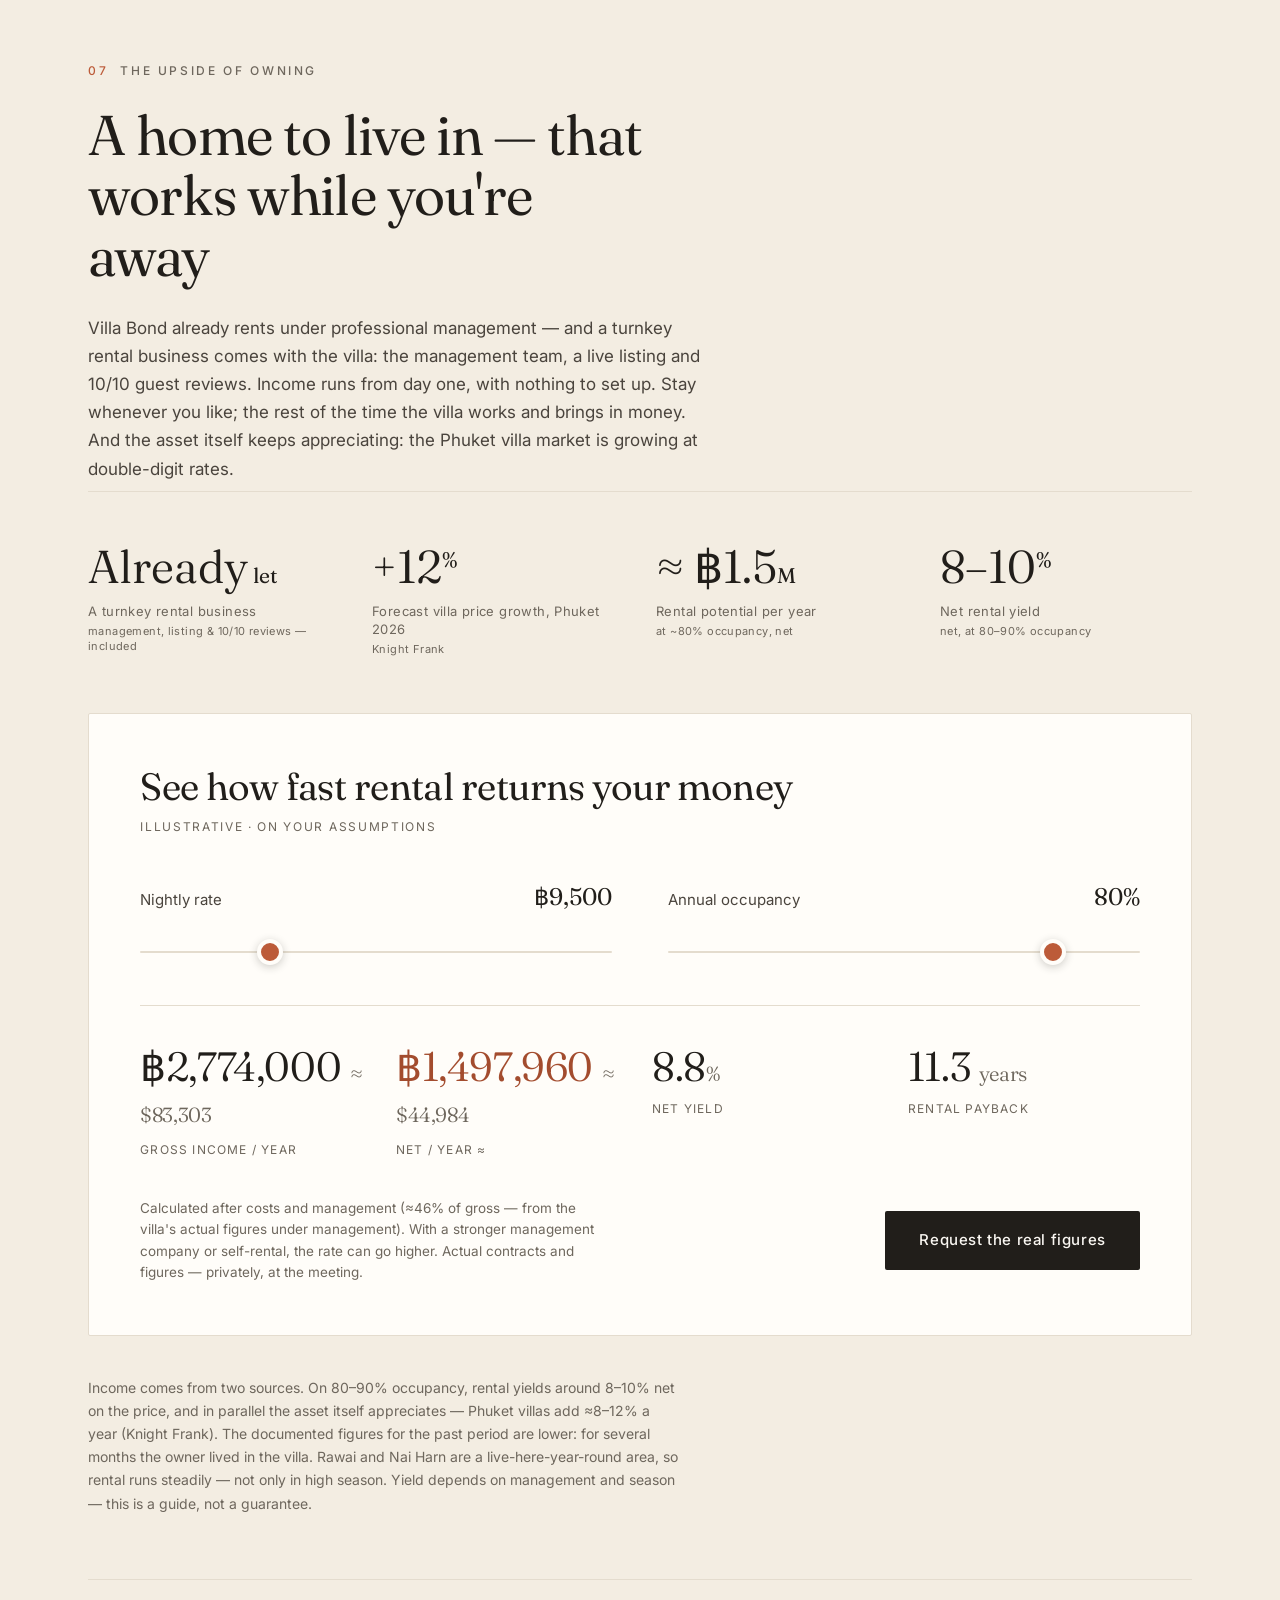
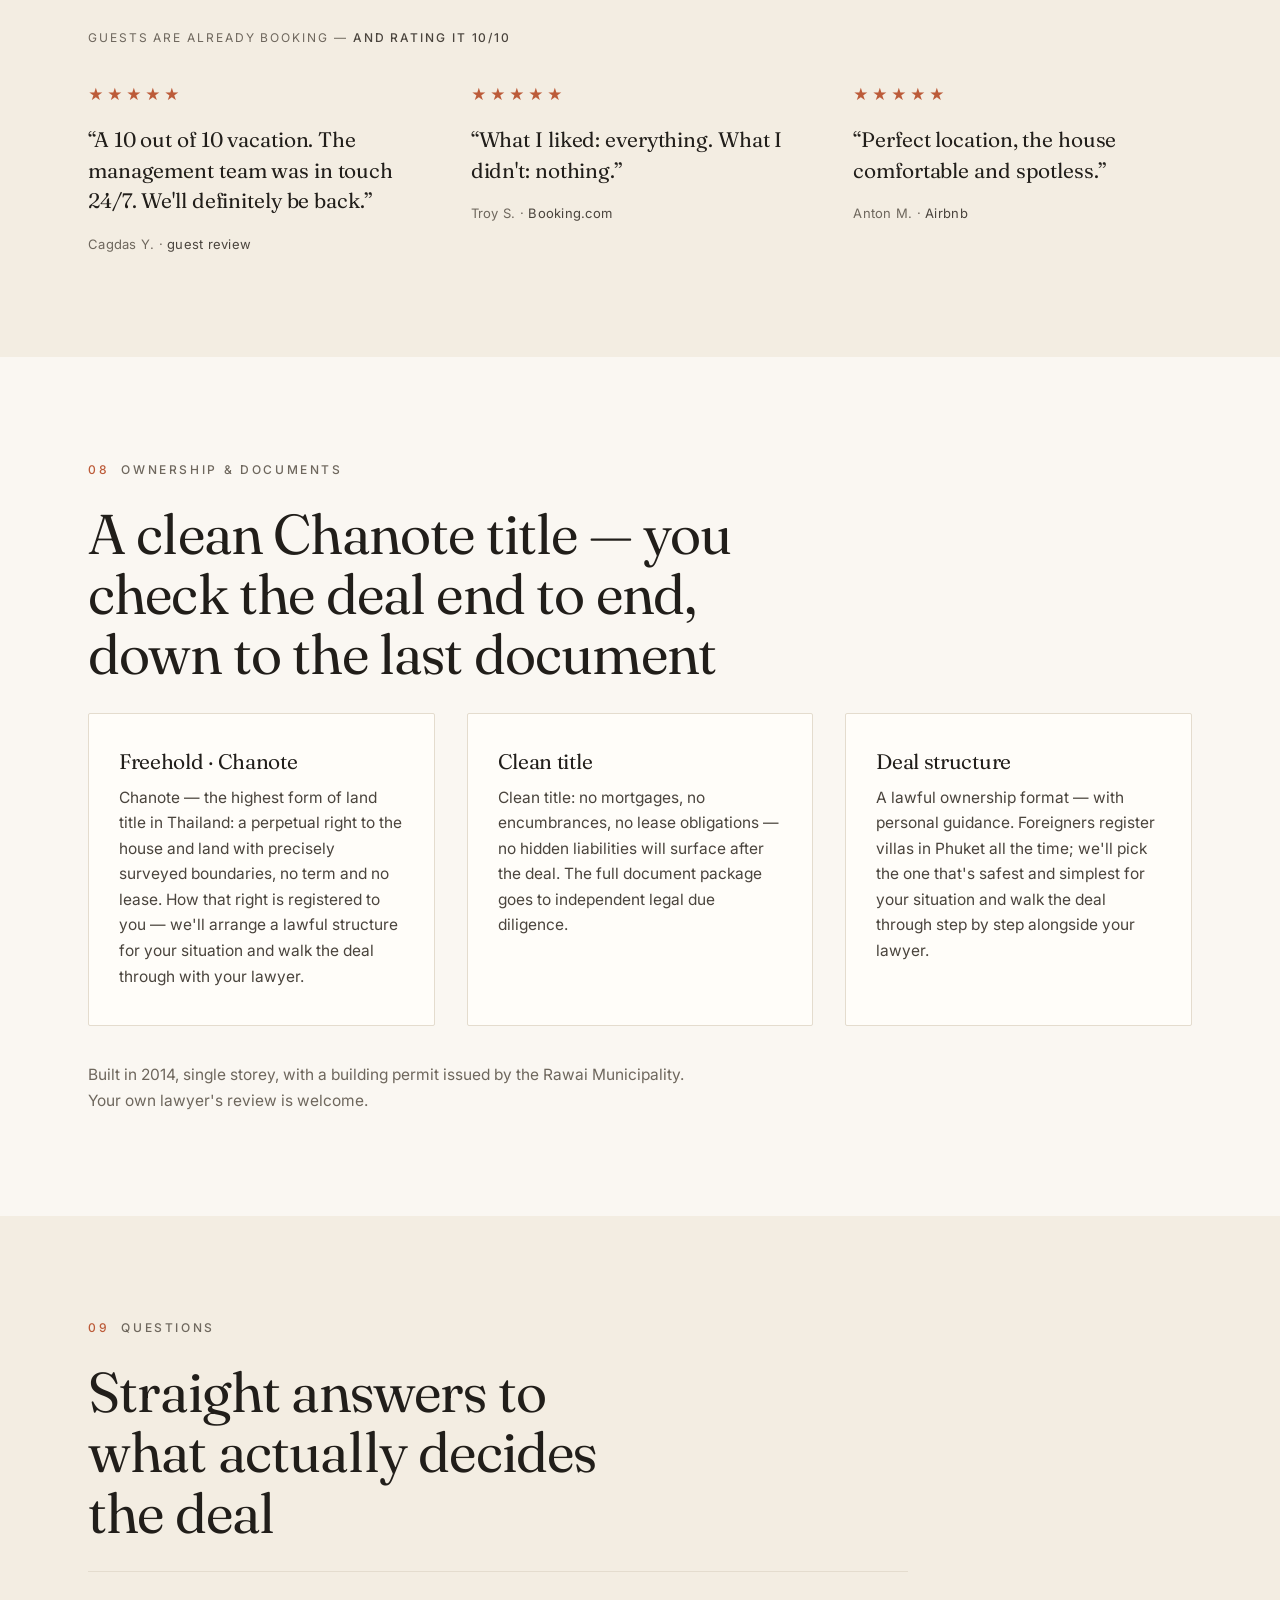
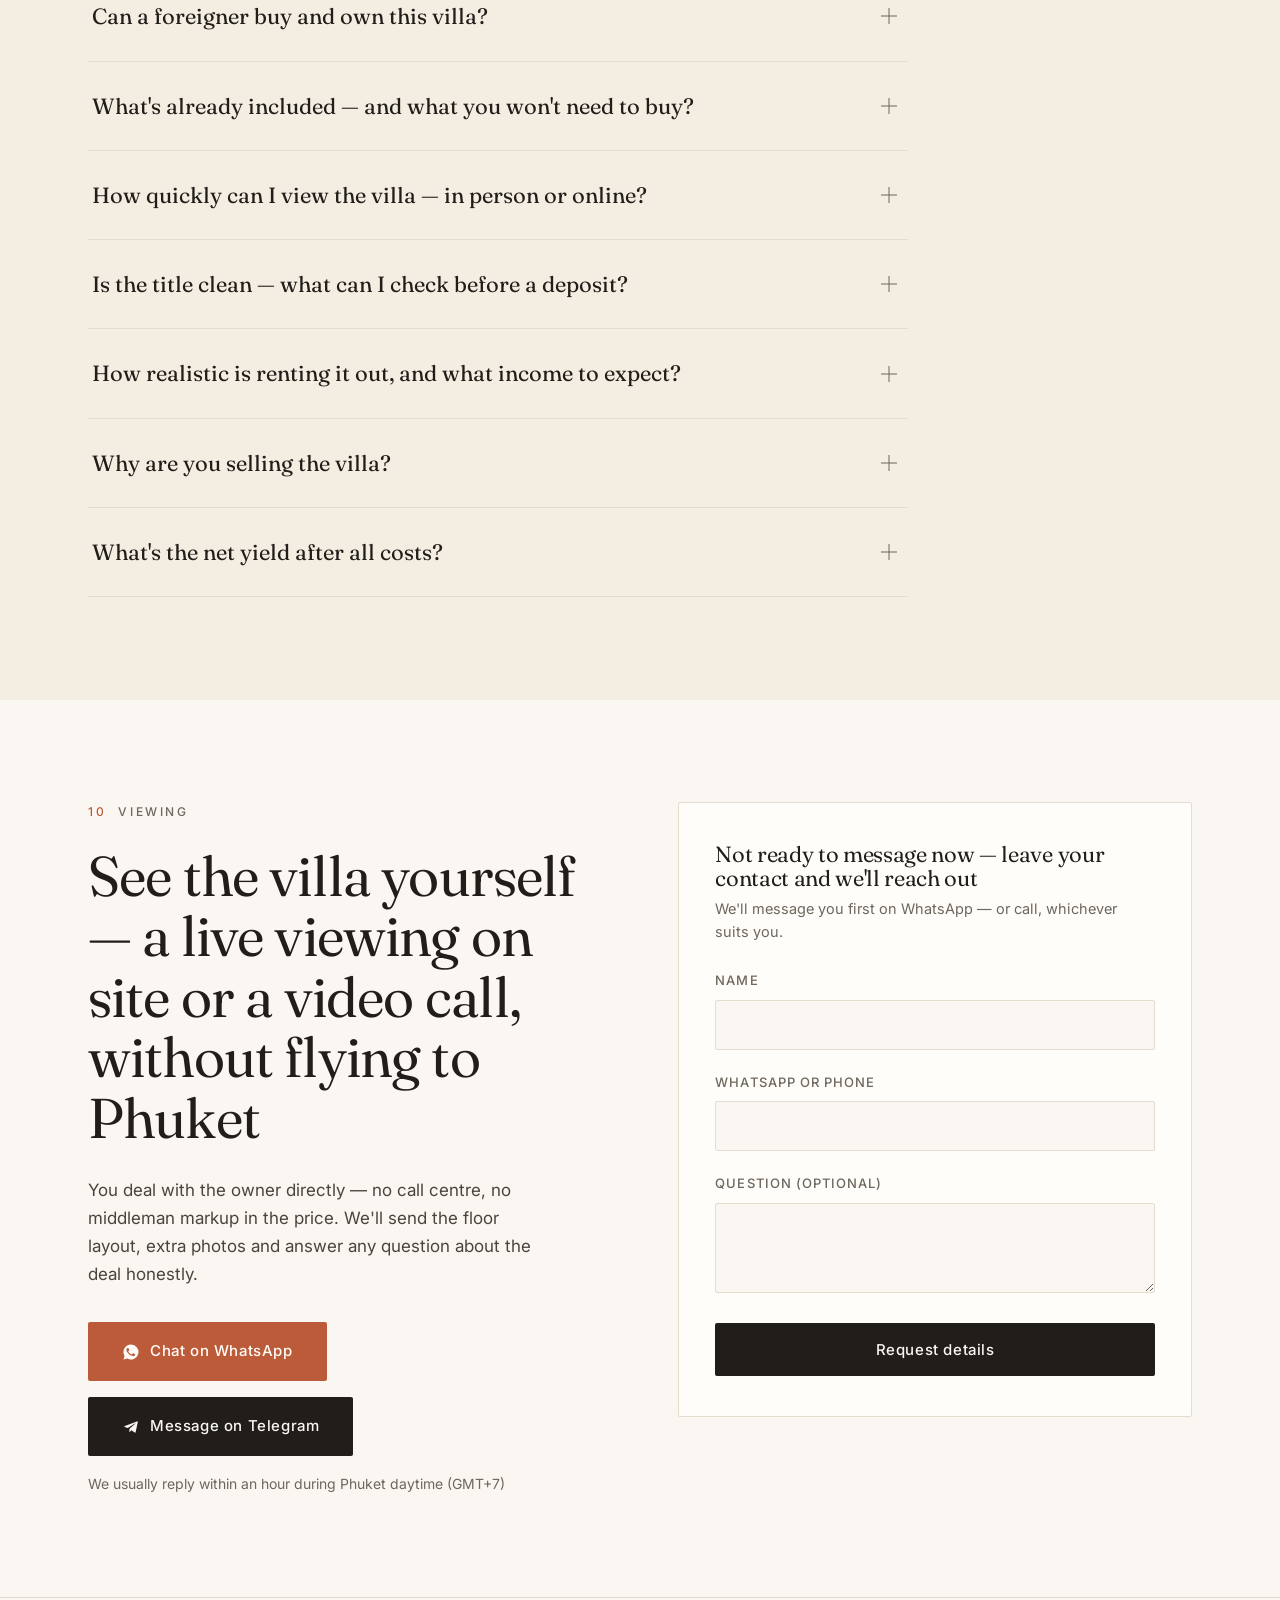
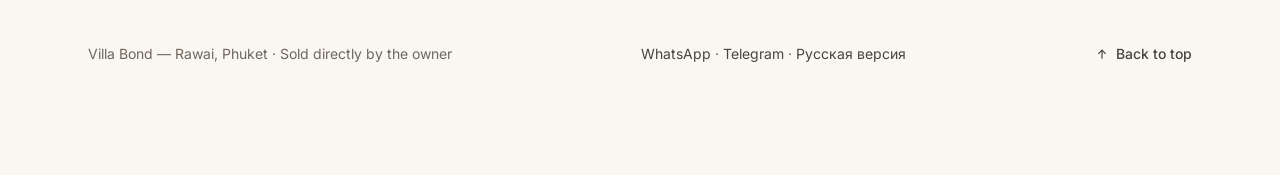
==== commit e3dd5211: "Fix hero video not playing on iPhone: re-encode H.264 High@4.0 (was Level 6.2, undecodable on iOS), " ====
--- a/en.html
+++ b/en.html
@@ -27,7 +27,7 @@
   <link rel="preconnect" href="https://fonts.googleapis.com">
   <link rel="preconnect" href="https://fonts.gstatic.com" crossorigin>
   <link href="https://fonts.googleapis.com/css2?family=Fraunces:opsz,wght@9..144,340;9..144,380;9..144,450&family=Inter:wght@400;450;500&display=swap" rel="stylesheet">
-  <link rel="stylesheet" href="assets/styles.css?v=11">
+  <link rel="stylesheet" href="assets/styles.css?v=12">
   <link rel="preload" as="image" href="assets/img/poster.webp" fetchpriority="high">
   <script>if(!/noanim/.test(location.search))document.documentElement.classList.add('js');</script>
 
@@ -124,12 +124,9 @@
 <section class="hero" id="top">
   <div class="hero-media">
     <video autoplay muted loop playsinline preload="auto" poster="assets/img/poster.webp" aria-label="Villa video: pool, living room, bedrooms">
-      <source src="assets/video/hero.mp4" type="video/mp4">
+      <source src="assets/video/hero.mp4?v=2" type="video/mp4">
     </video>
   </div>
-  <button class="hero-play" type="button" aria-label="Play villa video">
-    <svg viewBox="0 0 24 24" aria-hidden="true"><path d="M8 5v14l11-7z"/></svg>
-  </button>
   <div class="hero-content">
     <p class="eyebrow">Rawai · Phuket · 5 minutes to Nai Harn Beach</p>
     <h1>Your own pool villa in Phuket — move in and live</h1>
@@ -569,6 +566,6 @@
   <span class="lb-count num"></span>
 </div>
 
-<script src="assets/script.js?v=9" defer></script>
+<script src="assets/script.js?v=10" defer></script>
 </body>
 </html>
--- a/assets/styles.css
+++ b/assets/styles.css
@@ -117,21 +117,6 @@
 .hero-media video, .hero-media img {
   width: 100%; height: 100%; object-fit: cover;
 }
-/* Кнопка запуска hero-видео — видна только когда автоплей заблокирован (энергосбережение iOS и т.п.) */
-.hero-play {
-  position: absolute; z-index: 4; top: 42%; left: 50%; transform: translate(-50%, -50%);
-  width: 76px; height: 76px; border-radius: 50%; padding: 0;
-  display: none; place-items: center; cursor: pointer;
-  background: rgba(18, 14, 10, 0.42); color: var(--white);
-  border: 1.5px solid rgba(255, 253, 249, 0.78);
-  -webkit-backdrop-filter: blur(6px); backdrop-filter: blur(6px);
-  box-shadow: 0 10px 34px rgba(0, 0, 0, 0.28);
-  transition: background 0.3s var(--ease), transform 0.25s var(--ease);
-}
-.hero.show-play .hero-play { display: grid; }
-.hero-play svg { width: 30px; height: 30px; fill: currentColor; margin-left: 5px; }
-.hero-play:hover { background: rgba(18, 14, 10, 0.6); }
-.hero-play:active { transform: translate(-50%, -50%) scale(0.93); }
 .hero::after {
   content: ""; position: absolute; inset: 0;
   background: linear-gradient(to top, rgba(18, 14, 10, 0.82) 0%, rgba(18, 14, 10, 0.32) 45%, rgba(18, 14, 10, 0.22) 100%);
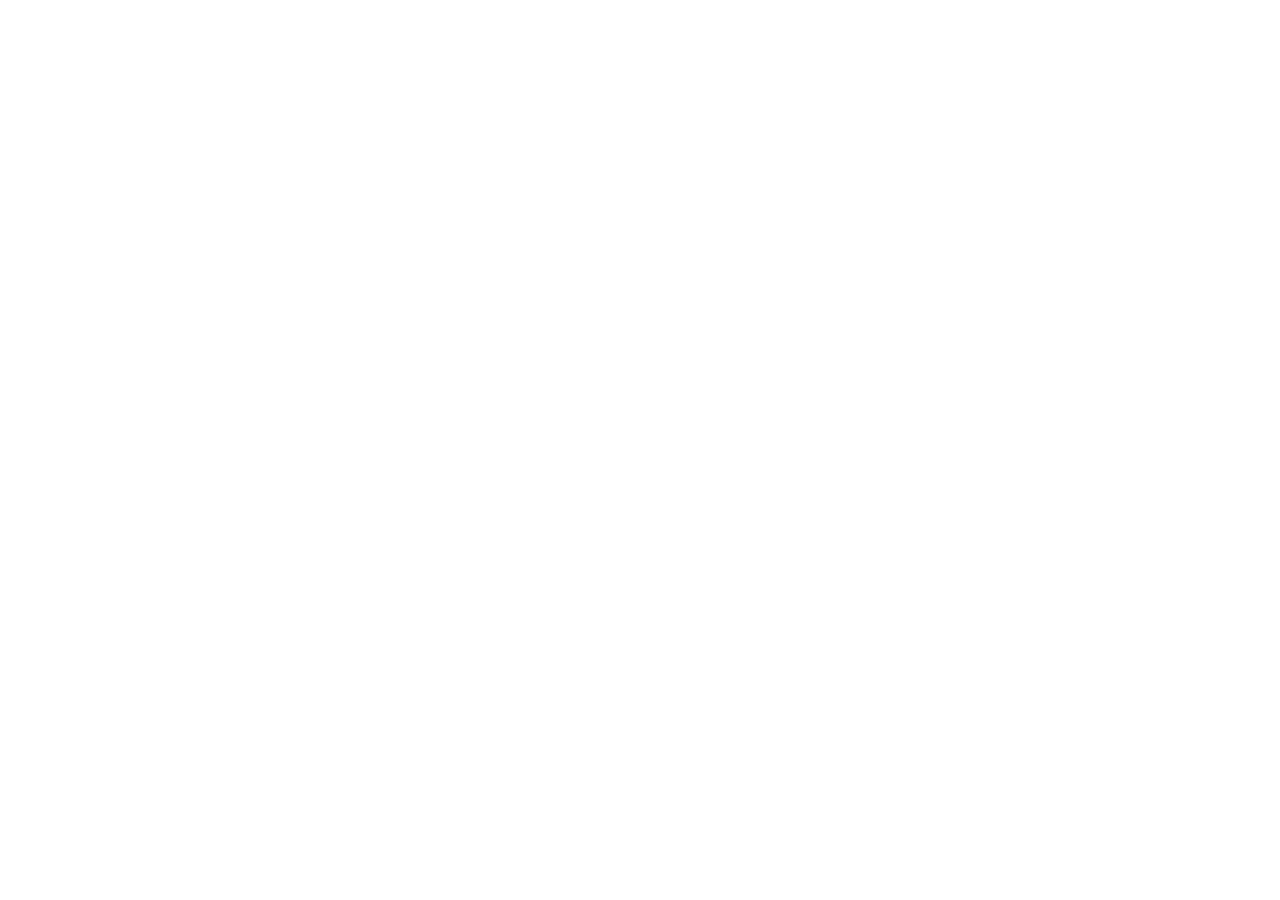
==== commit 4e02a69b: "Make English the primary language: EN at root (index.html), RU moved to ru.html, en.html 301-style r" ====
--- a/en.html
+++ b/en.html
@@ -2,570 +2,14 @@
 <html lang="en">
 <head>
   <meta charset="UTF-8">
-  <meta name="viewport" content="width=device-width, initial-scale=1.0">
-  <meta name="yandex-verification" content="82e3e499fdba7eeb" />
-  <title>Villa Bond — Pool Villa for Sale in Rawai, Phuket | 5 Min to Nai Harn</title>
-  <meta name="description" content="Single-storey courtyard villa in Rawai, Phuket: 3 bedrooms opening to a private pool with waterfall, 294.59 sqm living area, 405.2 sqm land. Freehold (Chanote). 5 minutes to Nai Harn Beach. Direct from owner.">
-
-  <link rel="canonical" href="https://villabondphuket.com/en.html">
-  <link rel="alternate" hreflang="ru" href="https://villabondphuket.com/">
-  <link rel="alternate" hreflang="en" href="https://villabondphuket.com/en.html">
-  <link rel="alternate" hreflang="x-default" href="https://villabondphuket.com/">
-
-  <!-- Open Graph -->
-  <meta property="og:type" content="website">
-  <meta property="og:url" content="https://villabondphuket.com/en.html">
-  <meta property="og:title" content="Villa Bond — Pool Villa for Sale in Rawai, Phuket">
-  <meta property="og:description" content="3 bedrooms opening to a private pool with waterfall. 5 minutes to Nai Harn Beach. Freehold (Chanote), direct from owner.">
-  <meta property="og:image" content="https://villabondphuket.com/assets/img/og.jpg">
-  <meta property="og:locale" content="en_US">
-  <meta property="og:locale:alternate" content="ru_RU">
-  <meta name="twitter:card" content="summary_large_image">
-
-  <link rel="icon" href="data:image/svg+xml,%3Csvg%20xmlns='http://www.w3.org/2000/svg'%20viewBox='0%200%20100%20100'%3E%3Crect%20width='100'%20height='100'%20rx='20'%20fill='%23211E1A'/%3E%3Ctext%20x='50'%20y='71'%20font-family='Georgia%2C%20serif'%20font-size='50'%20font-weight='700'%20fill='%23BC5B39'%20text-anchor='middle'%3EVB%3C/text%3E%3C/svg%3E">
-
-  <link rel="preconnect" href="https://fonts.googleapis.com">
-  <link rel="preconnect" href="https://fonts.gstatic.com" crossorigin>
-  <link href="https://fonts.googleapis.com/css2?family=Fraunces:opsz,wght@9..144,340;9..144,380;9..144,450&family=Inter:wght@400;450;500&display=swap" rel="stylesheet">
-  <link rel="stylesheet" href="assets/styles.css?v=12">
-  <link rel="preload" as="image" href="assets/img/poster.webp" fetchpriority="high">
-  <script>if(!/noanim/.test(location.search))document.documentElement.classList.add('js');</script>
-
-  <script type="application/ld+json">
-  {
-    "@context": "https://schema.org",
-    "@type": "RealEstateListing",
-    "url": "https://villabondphuket.com/en.html",
-    "name": "Villa Bond — Pool Villa for Sale in Rawai, Phuket",
-    "description": "Single-storey villa: 3 bedrooms, 3 bathrooms, private pool with waterfall, 294.59 sqm living area, 405.2 sqm land plot. Freehold (Chanote). 5 minutes to Nai Harn Beach.",
-    "about": {
-      "@type": "SingleFamilyResidence",
-      "name": "Villa Bond",
-      "numberOfBedrooms": 3,
-      "numberOfBathroomsTotal": 3,
-      "numberOfFullBathrooms": 3,
-      "floorSize": { "@type": "QuantitativeValue", "value": 294.59, "unitCode": "MTK" },
-      "additionalProperty": { "@type": "PropertyValue", "name": "lotSize", "value": 405.2, "unitCode": "MTK" },
-      "address": {
-        "@type": "PostalAddress",
-        "addressLocality": "Rawai, Mueang Phuket",
-        "addressRegion": "Phuket",
-        "addressCountry": "TH"
-      }
-    },
-    "offers": {
-      "@type": "Offer",
-      "price": 17000000,
-      "priceCurrency": "THB",
-      "availability": "https://schema.org/InStock"
-    }
-  }
-  </script>
-
-  <!-- ===== Meta Pixel: uncomment and insert PIXEL_ID before launching ads =====
-  <script>
-  !function(f,b,e,v,n,t,s){if(f.fbq)return;n=f.fbq=function(){n.callMethod?
-  n.callMethod.apply(n,arguments):n.queue.push(arguments)};if(!f._fbq)f._fbq=n;
-  n.push=n;n.loaded=!0;n.version='2.0';n.queue=[];t=b.createElement(e);t.async=!0;
-  t.src=v;s=b.getElementsByTagName(e)[0];s.parentNode.insertBefore(t,s)}(window,
-  document,'script','https://connect.facebook.net/en_US/fbevents.js');
-  fbq('init', 'PIXEL_ID'); fbq('track', 'PageView');
-  </script>
-  ===== -->
-  <!-- Google tag (GA4) G-WYLB90MZLW -->
-  <script async src="https://www.googletagmanager.com/gtag/js?id=G-WYLB90MZLW"></script>
-  <script>window.dataLayer=window.dataLayer||[];function gtag(){dataLayer.push(arguments);}gtag('js',new Date());gtag('config','G-WYLB90MZLW');</script>
-  <!-- Yandex Metrika (counter 110533890) -->
-  <script type="text/javascript">
-  (function(m,e,t,r,i,k,a){m[i]=m[i]||function(){(m[i].a=m[i].a||[]).push(arguments)};
-  m[i].l=1*new Date();for(var j=0;j<document.scripts.length;j++){if(document.scripts[j].src===r){return;}}
-  k=e.createElement(t),a=e.getElementsByTagName(t)[0],k.async=1,k.src=r,a.parentNode.insertBefore(k,a)})
-  (window,document,"script","https://mc.yandex.ru/metrika/tag.js","ym");
-  ym(110533890,"init",{clickmap:true,trackLinks:true,accurateTrackBounce:true,webvisor:true});
-  window.VB_YM_ID=110533890;
-  </script>
-  <noscript><div><img src="https://mc.yandex.ru/watch/110533890" style="position:absolute;left:-9999px" alt="" /></div></noscript>
+  <title>Villa Bond — Pool Villa for Sale in Rawai, Phuket</title>
+  <link rel="canonical" href="https://villabondphuket.com/">
+  <meta name="robots" content="noindex, follow">
+  <meta http-equiv="refresh" content="0; url=https://villabondphuket.com/">
+  <script>location.replace("https://villabondphuket.com/" + location.search + location.hash);</script>
+  <style>body{font-family:-apple-system,Segoe UI,Roboto,sans-serif;padding:2rem;color:#211E1A;background:#FAF7F2}</style>
 </head>
 <body>
-
-<div class="scroll-progress" aria-hidden="true"></div>
-
-<header class="header">
-  <a class="brand" href="#top">Villa Bond<small>Rawai · Phuket</small></a>
-  <nav class="nav-links" aria-label="Sections">
-    <a href="#villa">Villa</a>
-    <a href="#gallery">Gallery</a>
-    <a href="#layout">Amenities</a>
-    <a href="#location">Location</a>
-    <a href="#invest">Investment</a>
-    <a href="#contact">Viewing</a>
-  </nav>
-  <div class="header-right">
-    <a class="lang" href="index.html" hreflang="ru">RU</a>
-    <a class="wa-top" href="https://wa.me/6282147551770?text=Hello!%20I%27m%20interested%20in%20Villa%20Bond%20in%20Rawai.%20Could%20you%20tell%20me%20more%3F" target="_blank" rel="noopener" data-wa="header">WhatsApp</a>
-    <button class="nav-toggle" aria-controls="mobile-menu" aria-label="Menu" aria-expanded="false"><span></span><span></span><span></span></button>
-  </div>
-</header>
-
-<nav class="mobile-menu" id="mobile-menu" aria-label="Mobile menu">
-  <a class="mm-link" href="#villa">Villa</a>
-  <a class="mm-link" href="#gallery">Gallery</a>
-  <a class="mm-link" href="#layout">Amenities</a>
-  <a class="mm-link" href="#location">Location</a>
-  <a class="mm-link" href="#invest">Investment</a>
-  <a class="mm-link" href="#contact">Viewing</a>
-  <div class="mm-cta">
-    <a class="btn btn-primary" href="https://wa.me/6282147551770?text=Hello!%20I%27m%20interested%20in%20Villa%20Bond%20in%20Rawai.%20Could%20you%20tell%20me%20more%3F" target="_blank" rel="noopener" data-wa="menu">WhatsApp</a>
-    <a class="lang" href="index.html" hreflang="ru" style="align-self:center;color:var(--ink-soft);">RU</a>
-  </div>
-</nav>
-
-<!-- ======================= HERO ======================= -->
-<section class="hero" id="top">
-  <div class="hero-media">
-    <video autoplay muted loop playsinline preload="auto" poster="assets/img/poster.webp" aria-label="Villa video: pool, living room, bedrooms">
-      <source src="assets/video/hero.mp4?v=2" type="video/mp4">
-    </video>
-  </div>
-  <div class="hero-content">
-    <p class="eyebrow">Rawai · Phuket · 5 minutes to Nai Harn Beach</p>
-    <h1>Your own pool villa in Phuket — move in and live</h1>
-    <p class="sub">Three bedrooms open straight onto your private pool with a stone waterfall. Furnished and fully equipped — take the keys and live from the first evening. And while you're away, the villa rents under management and earns.</p>
-    <div class="hero-cta">
-      <a class="btn btn-primary" href="https://wa.me/6282147551770?text=Hello!%20I%27m%20interested%20in%20Villa%20Bond%20in%20Rawai.%20Could%20you%20tell%20me%20more%3F" target="_blank" rel="noopener" data-wa="hero">
-        <svg width="18" height="18" viewBox="0 0 24 24" fill="currentColor" aria-hidden="true"><path d="M12 2a10 10 0 0 0-8.6 15.1L2 22l5-1.3A10 10 0 1 0 12 2Zm5.5 14.1c-.2.7-1.3 1.3-1.9 1.4-.5.1-1.1.1-1.8-.1-.4-.1-1-.3-1.7-.6-2.9-1.3-4.8-4.2-5-4.4-.1-.2-1.2-1.6-1.2-3s.7-2.1 1-2.4c.2-.3.5-.3.7-.3h.5c.2 0 .4 0 .6.4l.8 2c.1.2.1.4 0 .6l-.4.6-.5.6c-.1.2-.3.3-.1.6.2.3.8 1.3 1.7 2.1 1.2 1.1 2.2 1.4 2.5 1.6.3.1.5.1.7-.1l1-1.2c.2-.3.4-.2.7-.1l2 .9c.3.2.5.3.6.4 0 .2 0 .7-.2 1Z"/></svg>
-        Chat on WhatsApp
-      </a>
-      <a class="btn btn-ghost" href="#villa">Explore the villa</a>
-    </div>
-    <p class="hero-meta num"><b>$520,000</b> · Freehold, direct from owner, no commissions · already let — 8–10% rental as a guide at full occupancy</p>
-  </div>
-</section>
-
-<!-- ======================= FACTS ======================= -->
-<section class="facts" aria-label="Key facts">
-  <div class="container">
-    <div class="facts-grid reveal">
-      <div class="fact"><div class="v num"><span class="cv" data-count="3" data-dec="0">3</span></div><div class="l">Bedrooms</div></div>
-      <div class="fact"><div class="v num"><span class="cv" data-count="3" data-dec="0">3</span></div><div class="l">Bathrooms</div></div>
-      <div class="fact"><div class="v num"><span class="cv" data-count="294.59" data-dec="2">294.59</span>&nbsp;<sup>m²</sup></div><div class="l">Living area</div></div>
-      <div class="fact"><div class="v num"><span class="cv" data-count="405.2" data-dec="1">405.2</span>&nbsp;<sup>m²</sup></div><div class="l">Land plot</div></div>
-      <div class="fact"><div class="v num"><span class="cv" data-count="2" data-dec="0">2</span></div><div class="l">Cars · covered parking</div></div>
-      <div class="fact"><div class="v num"><span class="cv" data-count="5" data-dec="0">5</span>&nbsp;<sup>min</sup></div><div class="l">To Nai Harn Beach</div></div>
-    </div>
-  </div>
-</section>
-
-<!-- ======================= STORY ======================= -->
-<section class="story" id="villa">
-  <div class="container">
-    <div class="story-grid">
-      <div class="story-text reveal">
-        <p class="eyebrow"><span class="n">01</span>The house</p>
-        <h2 class="h2">Move in and live — a resort in your own courtyard</h2>
-        <p><b>Everything is ready to live in.</b> The villa is fully furnished, appliances in place, everything well kept. No year and no extra money spent on renovation, furniture or appliances — arrive with a suitcase and live from the first evening. Or rent it out straight away: the villa is already set up to earn.</p>
-        <p><b>The pool is at the centre of the home — not "the sea is somewhere nearby".</b> A pool with a stone waterfall sits in the inner courtyard, and the villa is built around it: the living room and all three bedrooms open to the water through sliding doors. Three steps from your bed to the pool — every morning begins like a holiday.</p>
-        <p><b>Single storey — quiet, private, easy to live in.</b> No stairs, no shared walls, no neighbours right against you. An open-plan kitchen, living and dining area, a tropical garden, an outdoor shower, a walled private plot and covered parking for two cars. Comfortable for a family with children and for anyone who values calm and privacy.</p>
-      </div>
-      <div class="story-img story-img--tall reveal">
-        <div class="story-slider" aria-roledescription="carousel" aria-label="Villa photos">
-          <div class="slides">
-            <img src="assets/img/g07.webp" alt="Bedroom opening to the pool and waterfall wall" loading="lazy" width="1600" height="1067">
-            <img src="assets/img/g04.webp" alt="Living and dining room with vaulted wooden ceiling" loading="lazy" width="1600" height="1067">
-            <img src="assets/img/g06.webp" alt="Master bedroom with vaulted ceiling" loading="lazy" width="1600" height="1067">
-            <img src="assets/img/g03.webp" alt="Covered terrace by the pool" loading="lazy" width="1600" height="1067">
-          </div>
-          <button class="s-arrow prev" aria-label="Previous photo">‹</button>
-          <button class="s-arrow next" aria-label="Next photo">›</button>
-          <div class="s-dots">
-            <button class="s-dot" aria-label="Photo 1"></button>
-            <button class="s-dot" aria-label="Photo 2"></button>
-            <button class="s-dot" aria-label="Photo 3"></button>
-            <button class="s-dot" aria-label="Photo 4"></button>
-          </div>
-        </div>
-        <p class="cap">Bedroom, living room, master bedroom, terrace — swipe through</p>
-      </div>
-      <p style="margin-top:18px;font-size:12px;color:var(--ink-mute);opacity:0.85;">Beach photos — Wikimedia Commons (CC BY-SA / public domain)</p>
-    </div>
-  </div>
-</section>
-
-<!-- ======================= VIDEO TOUR ======================= -->
-<section class="tour" id="tour">
-  <div class="container">
-    <p class="eyebrow reveal"><span class="n">02</span>Video tour</p>
-    <h2 class="h2 reveal">See what living here feels like — the whole villa in eighty seconds</h2>
-    <div class="tour-frame reveal" data-src="assets/video/tour.mp4" role="button" tabindex="0" aria-label="Watch the villa video tour, 1 minute 20 seconds">
-      <img src="assets/img/poster.webp" alt="Video tour frame: villa courtyard with pool" loading="lazy" width="1600" height="900">
-      <div class="play">
-        <div class="play-btn"><svg width="26" height="26" viewBox="0 0 24 24" fill="#211E1A" aria-hidden="true"><path d="M8 5.5v13l11-6.5-11-6.5z"/></svg></div>
-      </div>
-      <span class="dur num">1:20</span>
-    </div>
-    <div class="tour-cta reveal">
-      <a class="btn btn-primary" href="https://wa.me/6282147551770?text=Hello!%20I%20watched%20the%20Villa%20Bond%20video%20%E2%80%94%20I%27d%20like%20to%20arrange%20a%20viewing." target="_blank" rel="noopener" data-wa="tour">
-        <svg width="18" height="18" viewBox="0 0 24 24" fill="currentColor" aria-hidden="true"><path d="M12 2a10 10 0 0 0-8.6 15.1L2 22l5-1.3A10 10 0 1 0 12 2Zm5.5 14.1c-.2.7-1.3 1.3-1.9 1.4-.5.1-1.1.1-1.8-.1-.4-.1-1-.3-1.7-.6-2.9-1.3-4.8-4.2-5-4.4-.1-.2-1.2-1.6-1.2-3s.7-2.1 1-2.4c.2-.3.5-.3.7-.3h.5c.2 0 .4 0 .6.4l.8 2c.1.2.1.4 0 .6l-.4.6-.5.6c-.1.2-.3.3-.1.6.2.3.8 1.3 1.7 2.1 1.2 1.1 2.2 1.4 2.5 1.6.3.1.5.1.7-.1l1-1.2c.2-.3.4-.2.7-.1l2 .9c.3.2.5.3.6.4 0 .2 0 .7-.2 1Z"/></svg>
-        Arrange a viewing
-      </a>
-      <a class="btn btn-dark" href="https://drive.google.com/drive/folders/16v6JQvVXSFpGsSpakpMISACQciMbOezh" target="_blank" rel="noopener">See all photos</a>
-      <a class="btn btn-ghost" href="https://youtu.be/k68cSpKYWbM" target="_blank" rel="noopener">
-        <svg width="18" height="18" viewBox="0 0 24 24" fill="currentColor" aria-hidden="true"><path d="M23 12s0-3.9-.5-5.7a3 3 0 0 0-2.1-2.1C18.5 3.6 12 3.6 12 3.6s-6.5 0-8.4.6A3 3 0 0 0 1.5 6.3C1 8.1 1 12 1 12s0 3.9.5 5.7a3 3 0 0 0 2.1 2.1c1.9.6 8.4.6 8.4.6s6.5 0 8.4-.6a3 3 0 0 0 2.1-2.1C23 15.9 23 12 23 12ZM10 15.5v-7l6 3.5-6 3.5Z"/></svg>
-        Watch on YouTube
-      </a>
-    </div>
-  </div>
-</section>
-
-<!-- ======================= GALLERY ======================= -->
-<section class="gallery" id="gallery">
-  <div class="container">
-    <p class="eyebrow reveal"><span class="n">03</span>Gallery</p>
-    <h2 class="h2 reveal">Real photos, not renders — you get exactly what you see</h2>
-    <div class="gallery-grid reveal">
-      <a href="assets/img/g01.webp"><img src="assets/img/g01-thumb.webp" srcset="assets/img/g01-thumb.webp 640w, assets/img/g01.webp 1600w" sizes="(max-width:900px) 100vw, 33vw" alt="Villa courtyard: pool with stone waterfall" loading="lazy" width="1600" height="1067"></a>
-      <a href="assets/img/g02.webp"><img src="assets/img/g02-thumb.webp" srcset="assets/img/g02-thumb.webp 640w, assets/img/g02.webp 1600w" sizes="(max-width:900px) 100vw, 33vw" alt="Pool, sun loungers and tropical garden" loading="lazy" width="1600" height="1067"></a>
-      <a href="assets/img/g03.webp"><img src="assets/img/g03-thumb.webp" srcset="assets/img/g03-thumb.webp 640w, assets/img/g03.webp 1600w" sizes="(max-width:900px) 100vw, 33vw" alt="Covered terrace with rattan furniture by the pool" loading="lazy" width="1600" height="1067"></a>
-      <a href="assets/img/g04.webp"><img src="assets/img/g04-thumb.webp" srcset="assets/img/g04-thumb.webp 640w, assets/img/g04.webp 1600w" sizes="(max-width:900px) 100vw, 33vw" alt="Living and dining room with vaulted wooden ceiling" loading="lazy" width="1600" height="1067"></a>
-      <a href="assets/img/g05.webp"><img src="assets/img/g05-thumb.webp" srcset="assets/img/g05-thumb.webp 640w, assets/img/g05.webp 1600w" sizes="(max-width:900px) 100vw, 33vw" alt="Open-plan living room with dining area" loading="lazy" width="1600" height="1067"></a>
-      <a href="assets/img/g06.webp"><img src="assets/img/g06-thumb.webp" srcset="assets/img/g06-thumb.webp 640w, assets/img/g06.webp 1600w" sizes="(max-width:900px) 100vw, 33vw" alt="Master bedroom with vaulted ceiling" loading="lazy" width="1600" height="1067"></a>
-      <a href="assets/img/g07.webp"><img src="assets/img/g07-thumb.webp" srcset="assets/img/g07-thumb.webp 640w, assets/img/g07.webp 1600w" sizes="(max-width:900px) 100vw, 33vw" alt="Bedroom opening to the pool and waterfall wall" loading="lazy" width="1600" height="1067"></a>
-      <a href="assets/img/g08.webp"><img src="assets/img/g08-thumb.webp" srcset="assets/img/g08-thumb.webp 640w, assets/img/g08.webp 1600w" sizes="(max-width:900px) 100vw, 33vw" alt="Bedroom with sliding doors to the pool" loading="lazy" width="1600" height="1067"></a>
-      <a href="assets/img/g09.webp"><img src="assets/img/g09-thumb.webp" srcset="assets/img/g09-thumb.webp 640w, assets/img/g09.webp 1600w" sizes="(max-width:900px) 100vw, 33vw" alt="Bedroom with a view of the pool and living room" loading="lazy" width="1600" height="1067"></a>
-      <a href="assets/img/g10.webp"><img src="assets/img/g10-thumb.webp" srcset="assets/img/g10-thumb.webp 640w, assets/img/g10.webp 1600w" sizes="(max-width:900px) 100vw, 33vw" alt="Bathroom with bathtub and double vanity" loading="lazy" width="1600" height="1067"></a>
-      <a href="assets/img/g11.webp"><img src="assets/img/g11-thumb.webp" srcset="assets/img/g11-thumb.webp 640w, assets/img/g11.webp 1600w" sizes="(max-width:900px) 100vw, 33vw" alt="Bathroom with double vanity and shower" loading="lazy" width="1600" height="1067"></a>
-      <a href="assets/img/g12.webp"><img src="assets/img/g12-thumb.webp" srcset="assets/img/g12-thumb.webp 640w, assets/img/g12.webp 1600w" sizes="(max-width:900px) 100vw, 33vw" alt="Garden path to the pool through tropical greenery" loading="lazy" width="1600" height="1067"></a>
-      <a href="assets/img/g13.webp"><img src="assets/img/g13-thumb.webp" srcset="assets/img/g13-thumb.webp 640w, assets/img/g13.webp 1600w" sizes="(max-width:900px) 100vw, 33vw" alt="Outdoor shower in the tropical garden" loading="lazy" width="1600" height="1067"></a>
-      <a href="assets/img/g14.webp"><img src="assets/img/g14-thumb.webp" srcset="assets/img/g14-thumb.webp 640w, assets/img/g14.webp 1600w" sizes="(max-width:900px) 100vw, 33vw" alt="Villa entrance area" loading="lazy" width="1600" height="1067"></a>
-    </div>
-  </div>
-</section>
-
-<!-- ======================= AMENITIES ======================= -->
-<section class="spec" id="layout">
-  <div class="container">
-    <p class="eyebrow reveal"><span class="n">04</span>Amenities</p>
-    <h2 class="h2 reveal">Nothing to buy — everything for living is already inside</h2>
-    <div class="spec-grid-off">
-      <div class="amenities amenities-wide reveal">
-        <div class="amenities-cat">
-          <h4>Comfort — everything for living, already in place</h4>
-          <ul class="amenities-list">
-            <li>Air conditioning throughout</li>
-            <li>Smart TV</li>
-            <li>Wi-Fi across the villa</li>
-            <li>Safes in bedrooms</li>
-            <li>Mosquito screens</li>
-            <li>Hair dryer</li>
-          </ul>
-        </div>
-        <div class="amenities-cat">
-          <h4>Kitchen — equipped to cook from day one</h4>
-          <ul class="amenities-list">
-            <li>Fully equipped</li>
-            <li>Dishwasher</li>
-            <li>Coffee machine</li>
-            <li>Large refrigerator</li>
-          </ul>
-        </div>
-        <div class="amenities-cat">
-          <h4>Bathrooms — enough for a full house of guests</h4>
-          <ul class="amenities-list">
-            <li>3 separate bathrooms</li>
-            <li>Bathtub and showers</li>
-            <li>Double vanities</li>
-            <li>Outdoor shower</li>
-          </ul>
-        </div>
-        <div class="amenities-cat">
-          <h4>Outside &amp; service — turnkey and looked after 24/7</h4>
-          <ul class="amenities-list">
-            <li>Pool with waterfall</li>
-            <li>Covered parking for 2 cars</li>
-            <li>Tropical garden</li>
-            <li>Walled private plot</li>
-            <li>24/7 security</li>
-            <li>Pool and garden upkeep</li>
-          </ul>
-        </div>
-      </div>
-    </div>
-  </div>
-</section>
-
-<!-- ======================= LOCATION ======================= -->
-<section class="location" id="location">
-  <div class="container">
-    <div class="loc-grid">
-      <div class="reveal">
-        <p class="eyebrow"><span class="n">05</span>Location</p>
-        <h2 class="h2">Rawai — the south where people live year-round, so they rent year-round too</h2>
-        <p style="max-width:46ch;margin-bottom:34px;">The south is Phuket's lived-in, year-round side — not a resort shop window. The morning fish market in Rawai, cafés where the staff start to recognise you, schools for the children, and the two best beaches in the south — Nai Harn and Ya Nui — just minutes away. That's why rental demand here holds steady all year, not only in high season: the villa keeps earning even in the low months.</p>
-        <ul class="loc-list num">
-          <li><span class="place">Nai Harn Beach</span><span class="time">5 min</span></li>
-          <li><span class="place">Rawai seafront &amp; market</span><span class="time">~5 min</span></li>
-          <li><span class="place">Cafés and restaurants</span><span class="time">3–5 min</span></li>
-          <li><span class="place">Promthep Cape viewpoint</span><span class="time">~10 min</span></li>
-          <li><span class="place">Phuket Airport</span><span class="time">~50 min</span></li>
-        </ul>
-        <p class="loc-note">We'll send the exact address and directions on WhatsApp before your viewing.</p>
-        <p style="margin-top:26px;"><a class="btn btn-dark" href="https://maps.app.goo.gl/bw4TWDenfNcoXK9Z6" target="_blank" rel="noopener">Open in Google Maps</a></p>
-      </div>
-      <div class="loc-img reveal">
-        <svg viewBox="0 0 620 540" role="img" aria-label="Villa location map: south Phuket, about 1.6 km to Nai Harn Beach" style="width:100%;height:auto;display:block;border-radius:2px;" xmlns="http://www.w3.org/2000/svg">
-          <rect width="620" height="540" fill="#ECE4D6"/>
-          <path d="M0,362 C120,342 190,408 258,420 C300,427 302,470 332,480 C362,490 382,470 432,470 C520,470 560,432 620,442 L620,540 L0,540 Z" fill="#CFE3DE"/>
-          <text x="500" y="516" text-anchor="middle" font-family="Inter, sans-serif" font-size="12" fill="#3D5952" letter-spacing="1">ANDAMAN SEA</text>
-          <path d="M118,398 C168,388 214,406 252,420" fill="none" stroke="#E7D6B6" stroke-width="11" stroke-linecap="round"/>
-          <path d="M300,120 L300,196 M312,214 L470,300" fill="none" stroke="#D8CEBD" stroke-width="3"/>
-          <path d="M296,238 C266,300 220,352 190,398" fill="none" stroke="#BC5B39" stroke-width="1.6" stroke-dasharray="4 5"/>
-          <path d="M300 176 c-13 0 -23 10 -23 23 c0 16 23 41 23 41 c0 0 23 -25 23 -41 c0 -13 -10 -23 -23 -23 Z" fill="#BC5B39"/>
-          <circle cx="300" cy="199" r="7" fill="#FFFDF9"/>
-          <text x="326" y="182" font-family="Fraunces, serif" font-size="17" fill="#211E1A">Villa Bond</text>
-          <rect x="152" y="306" width="146" height="26" rx="13" fill="#FFFDF9" stroke="#E4DCCE" stroke-width="1"/>
-          <text x="225" y="323" text-anchor="middle" font-family="Inter, sans-serif" font-size="12.5" fill="#A34C2E" letter-spacing="0.3">≈ 1.6 km · 5 min</text>
-          <text x="150" y="440" text-anchor="middle" font-family="Inter, sans-serif" font-size="14" fill="#4A443D">Nai Harn Beach</text>
-          <circle cx="486" cy="404" r="5" fill="#6E675D"/>
-          <text x="500" y="408" font-family="Inter, sans-serif" font-size="14" fill="#4A443D">Rawai</text>
-          <path d="M330,480 l-8,26 l16,0 Z" fill="#B4B2A9"/>
-          <text x="332" y="524" text-anchor="middle" font-family="Inter, sans-serif" font-size="12.5" fill="#6E675D">Promthep Cape</text>
-        </svg>
-        <p class="cap" style="margin-top:14px;font-size:13px;color:var(--ink-mute);">Location map — not to scale. We'll send the exact pin on WhatsApp.</p>
-      </div>
-    </div>
-    <div class="beaches reveal">
-      <p class="beaches-label">Beaches nearby — drive time</p>
-      <div class="beach-grid">
-        <div class="beach-card"><div class="ph"><img src="assets/img/beach-naiharn.webp" alt="Aerial view of Nai Harn Beach bay" loading="lazy" width="933" height="700"><div class="wave"></div></div><div class="name">Nai Harn</div><div class="time">≈ 5 min · 1.6 km</div></div>
-        <div class="beach-card"><div class="ph"><img src="assets/img/beach-yanui.webp" alt="Ya Nui Beach rocky cove" loading="lazy" width="933" height="700"><div class="wave"></div></div><div class="name">Ya Nui</div><div class="time">≈ 7 min</div></div>
-        <div class="beach-card"><div class="ph"><img src="assets/img/beach-rawai.webp" alt="Rawai Beach with longtail boats" loading="lazy" width="933" height="700"><div class="wave"></div></div><div class="name">Rawai</div><div class="time">≈ 7 min</div></div>
-        <div class="beach-card"><div class="ph"><img src="assets/img/beach-kata.webp" alt="Kata Beach turquoise sea" loading="lazy" width="933" height="700"><div class="wave"></div></div><div class="name">Kata</div><div class="time">≈ 15 min</div></div>
-      </div>
-    </div>
-  </div>
-</section>
-
-<!-- ======================= PRICE ======================= -->
-<section class="price" id="price">
-  <div class="container">
-    <p class="eyebrow reveal"><span class="n">06</span>Price</p>
-    <div class="price-wrap reveal">
-      <div>
-        <div class="price-big num">$520,000</div>
-        <p class="price-conv num">≈ 17,000,000 THB</p>
-        <p class="price-note">Converted at July 2026 rates, indicative</p>
-      </div>
-      <ul class="price-list">
-        <li>Move in and live — furniture, appliances and linens already in the price</li>
-        <li>House and land — full freehold ownership under the Chanote title, no encumbrances</li>
-        <li>No commissions or middleman markup in the price — you buy directly from the owner</li>
-        <li>See it before you decide — a private viewing in person or by video within 1–2 days</li>
-      </ul>
-    </div>
-    <p style="margin-top:36px;" class="reveal">
-      <a class="btn btn-primary" href="https://wa.me/6282147551770?text=Hello!%20I%27m%20interested%20in%20Villa%20Bond%20and%20would%20like%20to%20discuss%20the%20price%20and%20arrange%20a%20viewing." target="_blank" rel="noopener" data-wa="price">
-        <svg width="18" height="18" viewBox="0 0 24 24" fill="currentColor" aria-hidden="true"><path d="M12 2a10 10 0 0 0-8.6 15.1L2 22l5-1.3A10 10 0 1 0 12 2Zm5.5 14.1c-.2.7-1.3 1.3-1.9 1.4-.5.1-1.1.1-1.8-.1-.4-.1-1-.3-1.7-.6-2.9-1.3-4.8-4.2-5-4.4-.1-.2-1.2-1.6-1.2-3s.7-2.1 1-2.4c.2-.3.5-.3.7-.3h.5c.2 0 .4 0 .6.4l.8 2c.1.2.1.4 0 .6l-.4.6-.5.6c-.1.2-.3.3-.1.6.2.3.8 1.3 1.7 2.1 1.2 1.1 2.2 1.4 2.5 1.6.3.1.5.1.7-.1l1-1.2c.2-.3.4-.2.7-.1l2 .9c.3.2.5.3.6.4 0 .2 0 .7-.2 1Z"/></svg>
-        Discuss the price with the owner — WhatsApp
-      </a>
-    </p>
-  </div>
-</section>
-
-<!-- ======================= INVESTMENT ======================= -->
-<section class="invest" id="invest">
-  <div class="container">
-    <p class="eyebrow reveal"><span class="n">07</span>The upside of owning</p>
-    <h2 class="h2 reveal">A home to live in — that works while you're away</h2>
-    <p class="reveal" style="max-width:56ch;color:var(--ink-soft);margin-bottom:8px;">Villa Bond already rents under professional management — and a turnkey rental business comes with the villa: the management team, a live listing and 10/10 guest reviews. Income runs from day one, with nothing to set up. Stay whenever you like; the rest of the time the villa works and brings in money. And the asset itself keeps appreciating: the Phuket villa market is growing at double-digit rates.</p>
-
-    <div class="invest-stats reveal">
-      <div><div class="v num">Already<span class="u"> let</span></div><div class="l">A turnkey rental business<span class="src">management, listing &amp; 10/10 reviews — included</span></div></div>
-      <div><div class="v num">+12<sup>%</sup></div><div class="l">Forecast villa price growth, Phuket 2026<span class="src">Knight Frank</span></div></div>
-      <div><div class="v num">≈ ฿1.5<span class="u">M</span></div><div class="l">Rental potential per year<span class="src">at ~80% occupancy, net</span></div></div>
-      <div><div class="v num">8–10<sup>%</sup></div><div class="l">Net rental yield<span class="src">net, at 80–90% occupancy</span></div></div>
-    </div>
-
-    <div class="calc reveal" data-price="17000000">
-      <h3>See how fast rental returns your money</h3>
-      <p class="calc-sub">Illustrative · on your assumptions</p>
-      <div class="calc-sliders">
-        <div class="calc-field">
-          <div class="row"><label for="calc-rate">Nightly rate</label><span class="val num" id="calc-rate-val">฿9,500</span></div>
-          <input class="calc-range" type="range" id="calc-rate" min="4000" max="25000" step="500" value="9500" aria-label="Nightly rate, THB">
-        </div>
-        <div class="calc-field">
-          <div class="row"><label for="calc-occ">Annual occupancy</label><span class="val num" id="calc-occ-val">80%</span></div>
-          <input class="calc-range" type="range" id="calc-occ" min="30" max="90" step="1" value="80" aria-label="Occupancy, percent">
-        </div>
-      </div>
-      <div class="calc-results">
-        <div><div class="v num" id="calc-gross">—</div><div class="l">Gross income / year</div></div>
-        <div><div class="v num accent" id="calc-net">—</div><div class="l">Net / year ≈</div></div>
-        <div><div class="v num" id="calc-yield">—</div><div class="l">Net yield</div></div>
-        <div><div class="v num" id="calc-payback">—</div><div class="l">Rental payback</div></div>
-      </div>
-      <div class="calc-foot">
-        <p>Calculated after costs and management (≈46% of gross — from the villa's actual figures under management). With a stronger management company or self-rental, the rate can go higher. Actual contracts and figures — privately, at the meeting.</p>
-        <a class="btn btn-dark" href="https://wa.me/6282147551770?text=Hello!%20I'm%20interested%20in%20Villa%20Bond.%20Could%20you%20share%20the%20real%20rental%20income%20figures%20and%20lease%20contracts%3F" target="_blank" rel="noopener" data-wa="calc">Request the real figures</a>
-      </div>
-    </div>
-
-    <p class="invest-note reveal">Income comes from two sources. On 80–90% occupancy, rental yields around 8–10% net on the price, and in parallel the asset itself appreciates — Phuket villas add ≈8–12% a year (Knight Frank). The documented figures for the past period are lower: for several months the owner lived in the villa. Rawai and Nai Harn are a live-here-year-round area, so rental runs steadily — not only in high season. Yield depends on management and season — this is a guide, not a guarantee.</p>
-
-    <div class="reviews reveal">
-      <p class="reviews-label">Guests are already booking — <b>and rating it 10/10</b></p>
-      <div class="review-grid">
-        <div>
-          <div class="review-stars" aria-label="5 out of 5">★★★★★</div>
-          <p class="review-q">“A 10 out of 10 vacation. The management team was in touch 24/7. We'll definitely be back.”</p>
-          <p class="review-by">Cagdas Y. · <span class="src">guest review</span></p>
-        </div>
-        <div>
-          <div class="review-stars" aria-label="5 out of 5">★★★★★</div>
-          <p class="review-q">“What I liked: everything. What I didn't: nothing.”</p>
-          <p class="review-by">Troy S. · <span class="src">Booking.com</span></p>
-        </div>
-        <div>
-          <div class="review-stars" aria-label="5 out of 5">★★★★★</div>
-          <p class="review-q">“Perfect location, the house comfortable and spotless.”</p>
-          <p class="review-by">Anton M. · <span class="src">Airbnb</span></p>
-        </div>
-      </div>
-    </div>
-  </div>
-</section>
-
-<!-- ======================= OWNERSHIP ======================= -->
-<section class="ownership" id="ownership">
-  <div class="container">
-    <p class="eyebrow reveal"><span class="n">08</span>Ownership &amp; documents</p>
-    <h2 class="h2 reveal">A clean Chanote title — you check the deal end to end, down to the last document</h2>
-    <div class="own-grid reveal">
-      <div class="own-card">
-        <h3>Freehold · Chanote</h3>
-        <p>Chanote — the highest form of land title in Thailand: a perpetual right to the house and land with precisely surveyed boundaries, no term and no lease. How that right is registered to you — we'll arrange a lawful structure for your situation and walk the deal through with your lawyer.</p>
-      </div>
-      <div class="own-card">
-        <h3>Clean title</h3>
-        <p>Clean title: no mortgages, no encumbrances, no lease obligations — no hidden liabilities will surface after the deal. The full document package goes to independent legal due diligence.</p>
-      </div>
-      <div class="own-card">
-        <h3>Deal structure</h3>
-        <p>A lawful ownership format — with personal guidance. Foreigners register villas in Phuket all the time; we'll pick the one that's safest and simplest for your situation and walk the deal through step by step alongside your lawyer.</p>
-      </div>
-    </div>
-    <p class="own-foot reveal">Built in 2014, single storey, with a building permit issued by the Rawai Municipality. Your own lawyer's review is welcome.</p>
-  </div>
-</section>
-
-<!-- ======================= FAQ ======================= -->
-<section class="faq" id="faq">
-  <div class="container">
-    <p class="eyebrow reveal"><span class="n">09</span>Questions</p>
-    <h2 class="h2 reveal">Straight answers to what actually decides the deal</h2>
-    <div class="faq-list reveal">
-      <details class="faq-item">
-        <summary>Can a foreigner buy and own this villa?<span class="ic"></span></summary>
-        <p class="a">Yes. Foreign buyers regularly purchase villas in Phuket. We'll go through the optimal ownership structure for your situation individually — and we welcome legal review on your side.</p>
-      </details>
-      <details class="faq-item">
-        <summary>What's already included — and what you won't need to buy?<span class="ic"></span></summary>
-        <p class="a">Everything, turnkey. Furniture, all appliances, a fully equipped kitchen, linens — arrive with a suitcase and live from the first evening, nothing to buy. We hand over the full furniture and appliance inventory and lock it into the contract, so you know exactly what you're getting.</p>
-      </details>
-      <details class="faq-item">
-        <summary>How quickly can I view the villa — in person or online?<span class="ic"></span></summary>
-        <p class="a">Message us on WhatsApp — we'll arrange an in-person viewing within 1–2 days. If you're not in Phuket, we'll do a detailed video tour on a call.</p>
-      </details>
-      <details class="faq-item">
-        <summary>Is the title clean — what can I check before a deposit?<span class="ic"></span></summary>
-        <p class="a">Yes: Chanote land title, no mortgages or encumbrances. Before any deposit we hand the full package to your lawyer — the title, plot boundaries and building permit can all be checked in advance.</p>
-      </details>
-      <details class="faq-item">
-        <summary>How realistic is renting it out, and what income to expect?<span class="ic"></span></summary>
-        <p class="a">Yes — and the villa already rents. Rawai and Nai Harn see year-round demand: nightly rentals from tourists and long-term leases from expats living in Phuket. On full rental, occupancy reaches 80–90% a year and the yield is around 8–10% net on the price. The documented figures for the past period are lower: for several months the owner lived in the villa. With a stronger management company or self-rental it can go higher still. Model it on your own assumptions in the calculator above; actual contracts and figures shared at the meeting.</p>
-      </details>
-      <details class="faq-item">
-        <summary>Why are you selling the villa?<span class="ic"></span></summary>
-        <p class="a">The owner is relocating to another country. The villa is well kept, in full order and already earning — the sale has nothing to do with the condition of the house or the documents.</p>
-      </details>
-      <details class="faq-item">
-        <summary>What's the net yield after all costs?<span class="ic"></span></summary>
-        <p class="a">As a guide, 8–10% net on the price on full rental (80–90% occupancy) — already after running and management costs (≈46% of gross). The exact figure depends on the season and the management company — it's a guide, not a guarantee; actual contracts and figures are shared at the meeting.</p>
-      </details>
-    </div>
-  </div>
-</section>
-
-<!-- ======================= CONTACT ======================= -->
-<section class="contact" id="contact">
-  <div class="container">
-    <div class="contact-grid">
-      <div class="reveal">
-        <p class="eyebrow"><span class="n">10</span>Viewing</p>
-        <h2 class="h2">See the villa yourself — a live viewing on site or a video call, without flying to Phuket</h2>
-        <p class="lead">You deal with the owner directly — no call centre, no middleman markup in the price. We'll send the floor layout, extra photos and answer any question about the deal honestly.</p>
-        <div class="contact-wa">
-          <a class="btn btn-primary" href="https://wa.me/6282147551770?text=Hello!%20I%27m%20interested%20in%20Villa%20Bond%20in%20Rawai.%20Could%20you%20tell%20me%20more%3F" target="_blank" rel="noopener" data-wa="contact">
-            <svg width="18" height="18" viewBox="0 0 24 24" fill="currentColor" aria-hidden="true"><path d="M12 2a10 10 0 0 0-8.6 15.1L2 22l5-1.3A10 10 0 1 0 12 2Zm5.5 14.1c-.2.7-1.3 1.3-1.9 1.4-.5.1-1.1.1-1.8-.1-.4-.1-1-.3-1.7-.6-2.9-1.3-4.8-4.2-5-4.4-.1-.2-1.2-1.6-1.2-3s.7-2.1 1-2.4c.2-.3.5-.3.7-.3h.5c.2 0 .4 0 .6.4l.8 2c.1.2.1.4 0 .6l-.4.6-.5.6c-.1.2-.3.3-.1.6.2.3.8 1.3 1.7 2.1 1.2 1.1 2.2 1.4 2.5 1.6.3.1.5.1.7-.1l1-1.2c.2-.3.4-.2.7-.1l2 .9c.3.2.5.3.6.4 0 .2 0 .7-.2 1Z"/></svg>
-            Chat on WhatsApp
-          </a>
-          <a class="btn btn-dark" href="https://t.me/VillaBondPhuket" target="_blank" rel="noopener" data-tg="contact">
-            <svg width="18" height="18" viewBox="0 0 24 24" fill="currentColor" aria-hidden="true"><path d="M9.78 18.65l.28-4.23 7.68-6.92c.34-.31-.07-.46-.52-.19L7.74 13.3 3.64 12c-.88-.25-.89-.86.2-1.3l15.97-6.16c.73-.33 1.43.18 1.15 1.3l-2.72 12.81c-.19.91-.74 1.13-1.5.71L12.6 16.3l-1.99 1.93c-.23.23-.42.42-.83.42z"/></svg>
-            Message on Telegram
-          </a>
-          <p class="hint">We usually reply within an hour during Phuket daytime (GMT+7)</p>
-        </div>
-      </div>
-      <div class="form reveal">
-        <h3>Not ready to message now — leave your contact and we'll reach out</h3>
-        <p class="sub">We'll message you first on WhatsApp — or call, whichever suits you.</p>
-        <form action="https://formsubmit.co/02e9a85a1f893f216bf2fc1fc7c74fa6" method="POST">
-          <input type="hidden" name="_subject" value="Enquiry from Villa Bond website (EN)">
-          <input type="hidden" name="_captcha" value="false">
-          <input type="hidden" name="_next" value="">
-          <label for="f-name">Name</label>
-          <input id="f-name" type="text" name="name" required autocomplete="name">
-          <label for="f-phone">WhatsApp or phone</label>
-          <input id="f-phone" type="tel" name="phone" required autocomplete="tel" inputmode="tel">
-          <label for="f-msg">Question (optional)</label>
-          <textarea id="f-msg" name="message"></textarea>
-          <button class="btn btn-dark" type="submit">Request details</button>
-          <p class="form-ok">Thank you! We'll get back to you shortly.</p>
-        </form>
-      </div>
-    </div>
-  </div>
-</section>
-
-<footer class="footer">
-  <div class="container">
-    <span>Villa Bond — Rawai, Phuket · Sold directly by the owner</span>
-    <span><a href="https://wa.me/6282147551770" target="_blank" rel="noopener" data-wa="footer">WhatsApp</a> · <a href="https://t.me/VillaBondPhuket" target="_blank" rel="noopener" data-tg="footer">Telegram</a> · <a href="index.html" hreflang="ru">Русская версия</a></span>
-    <a class="footer-top" href="#top"><svg viewBox="0 0 24 24" aria-hidden="true"><path d="M12 4 5 11l1.4 1.4L11 7.8V20h2V7.8l4.6 4.6L19 11z"/></svg>Back to top</a>
-  </div>
-</footer>
-
-<!-- Sticky WhatsApp on mobile -->
-<div class="sticky-wa">
-  <a class="btn btn-primary" href="https://wa.me/6282147551770?text=Hello!%20I%27m%20interested%20in%20Villa%20Bond%20in%20Rawai.%20Could%20you%20tell%20me%20more%3F" target="_blank" rel="noopener" data-wa="sticky">
-    <svg width="18" height="18" viewBox="0 0 24 24" fill="currentColor" aria-hidden="true"><path d="M12 2a10 10 0 0 0-8.6 15.1L2 22l5-1.3A10 10 0 1 0 12 2Zm5.5 14.1c-.2.7-1.3 1.3-1.9 1.4-.5.1-1.1.1-1.8-.1-.4-.1-1-.3-1.7-.6-2.9-1.3-4.8-4.2-5-4.4-.1-.2-1.2-1.6-1.2-3s.7-2.1 1-2.4c.2-.3.5-.3.7-.3h.5c.2 0 .4 0 .6.4l.8 2c.1.2.1.4 0 .6l-.4.6-.5.6c-.1.2-.3.3-.1.6.2.3.8 1.3 1.7 2.1 1.2 1.1 2.2 1.4 2.5 1.6.3.1.5.1.7-.1l1-1.2c.2-.3.4-.2.7-.1l2 .9c.3.2.5.3.6.4 0 .2 0 .7-.2 1Z"/></svg>
-    Chat on WhatsApp
-  </a>
-</div>
-
-<button class="to-top" type="button" aria-label="Back to top">
-  <svg viewBox="0 0 24 24" aria-hidden="true"><path d="M12 4 5 11l1.4 1.4L11 7.8V20h2V7.8l4.6 4.6L19 11z"/></svg>
-</button>
-
-<!-- Lightbox -->
-<div class="lightbox" role="dialog" aria-modal="true" aria-label="Photo viewer">
-  <button class="lb-close" aria-label="Close">×</button>
-  <button class="lb-prev" aria-label="Previous photo">‹</button>
-  <img src="" alt="">
-  <button class="lb-next" aria-label="Next photo">›</button>
-  <span class="lb-count num"></span>
-</div>
-
-<script src="assets/script.js?v=10" defer></script>
+  <p>The English version is now the main page. Redirecting to <a href="https://villabondphuket.com/">villabondphuket.com</a>…</p>
 </body>
 </html>
